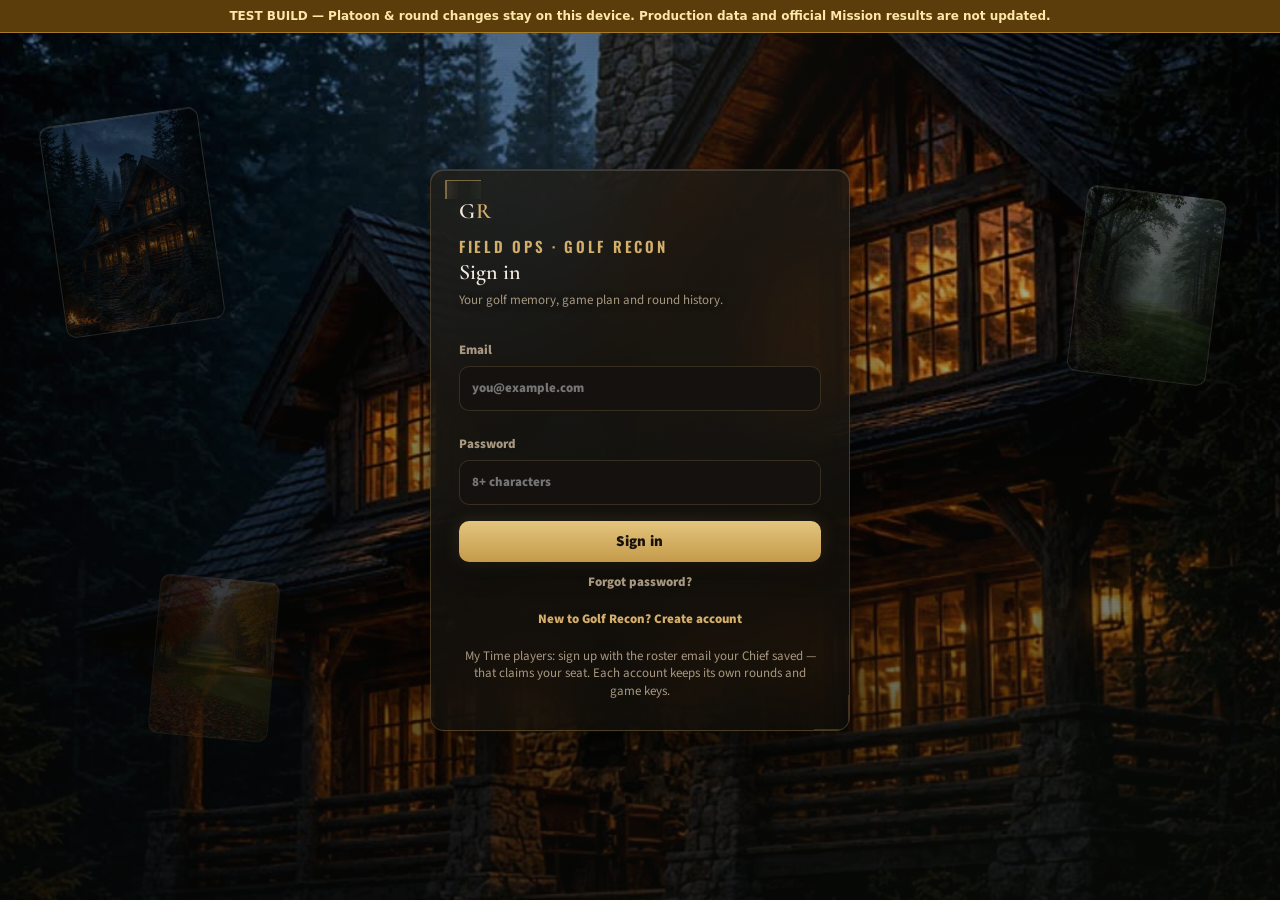
==== index.html @ 5ac02d7c "Fix site load: stop blocking Mapbox, keep auth gate visible Phones could sit on a blank page while t" ====
<!doctype html>
<html lang="en">
<head>
  <meta charset="utf-8" />
  <meta name="viewport" content="width=device-width,initial-scale=1,viewport-fit=cover" />
  <title>Golf Recon V16.4</title>
  <link rel="icon" href="favicon.svg" type="image/svg+xml" />
  <link rel="apple-touch-icon" href="favicon.svg" />
  <script src="gr-test-env.js?v=1"></script>
  <!-- Mapbox CSS/JS load on demand — a blocking head script freezes phones when the CDN is slow. -->
  <link rel="preconnect" href="https://fonts.googleapis.com">
  <link rel="preconnect" href="https://fonts.gstatic.com" crossorigin>
  <link href="https://fonts.googleapis.com/css2?family=Cormorant+Garamond:wght@500;600;700&family=Oswald:wght@500;600;700&family=Source+Sans+3:wght@400;600;700;800&display=swap" rel="stylesheet">
  <style>
:root{
  --bg:#0e0c09;
  --panel:#1a1612;
  --panel2:#241f18;
  --line:#3f3528;
  --text:#f4ebe0;
  --muted:#a89880;
  --accent:#d4af6a;
  --accent2:#8f6b3a;
  --warning:#e0b84a;
  --danger:#c75a4a;
  --good:#5a9e6a;
  --shadow:0 16px 36px rgba(0,0,0,.42);
  --brass:rgba(212,175,106,.55);
  --walnut:#1c1712;
  --pine:#132018;
  --ivory:#f4ebe0;
  --font-display:"Cormorant Garamond",Georgia,"Times New Roman",serif;
  --font-stencil:"Oswald",ui-sans-serif,system-ui,sans-serif;
  --font-body:"Source Sans 3",ui-sans-serif,system-ui,sans-serif;
  --fs-title:22px;
  --fs-subtitle:15px;
  --fs-data:13px;
}
*{box-sizing:border-box}
body{margin:0;background:radial-gradient(circle at 18% -8%,#2a2218 0,#0e0c09 42%),var(--bg);color:var(--text);font:var(--fs-subtitle)/1.45 var(--font-body)}

/* ===== TYPE SYSTEM (only 3 sizes) =====
   Title 22 · Subtitle 15 · Data 13
   Display=Cormorant titles · Stencil=Oswald short ALL-CAPS · Body=Source Sans else */
h1,h2,.brand-title,.auth-logo,.platoon-title,.gr-platoon-name,.gr-mission-title,.gr-event-name,
.section-head h2,.gr-section-head h2,.hero h2,.pregame-hero h2,.game-keys-title h2,
.gr-upcoming-flash .gr-section-head h2,.gr-clubhouse-hero .gr-platoon-name,.gr-word strong,
.metric,.score-big,.chart-head strong,.gr-eagle-spotlight-name,.gr-eagle-spotlight-count,
.gr-eagle-total,.gr-birdie-total,.gr-standings-pts{
  font-family:var(--font-display);
  font-size:var(--fs-title);
  font-weight:600;
  line-height:1.15;
}
h3,.button,.chip,.filter-tab,.game-tab,.stat-tab,.putting-round,.course-pill,.game-round-btn,
.game-key-group strong,.gr-platoon-motto,.gr-platoon-subtab,.pregame-stat strong,.course-stat strong,
.key strong,.gr-choice strong,.nav-item small{
  font-family:var(--font-body);
  font-size:var(--fs-subtitle);
  font-weight:700;
  line-height:1.3;
}
.eyebrow,.brand-meta,.metric-label,.gr-standings-title,.gr-war-standings-label,
.gr-eagle-spotlight-label,.gr-eagle-board-label,.gr-hq-mode-tag,
.global-course-label .eyebrow,.section-head .eyebrow,.game-keys-title .eyebrow{
  font-family:var(--font-stencil);
  font-size:var(--fs-subtitle);
  font-weight:600;
  letter-spacing:.14em;
  text-transform:uppercase;
  line-height:1.25;
}
.muted,small,.game-key-pill,.gr-tag,.chip.small,.file-item,.history,.strategy,
.pregame-stat span,.course-stat span,.course-stat-row .row-label,.hole-stat-row .row-label,
.hole-stat strong,.hole-stat span,.auth-foot,.game-scope-note{
  font-family:var(--font-body);
  font-size:var(--fs-data);
  line-height:1.35;
}
.game-key-pill{text-transform:capitalize;font-weight:700;padding:6px 10px}

button,input,select{font:inherit}
button{cursor:pointer}
.app-shell{max-width:920px;margin:0 auto;min-height:100vh;padding:18px 18px 96px}
.topbar{display:grid;grid-template-columns:1fr auto 1fr;align-items:center;gap:12px;margin-bottom:24px;position:relative}
.eyebrow{font-size:var(--fs-data);letter-spacing:.16em;color:var(--accent);font-weight:800}
h1,h2,h3,p{margin-top:0}.hero h2{font-size:var(--fs-title);line-height:1.08;margin-bottom:8px}.hero{padding:26px;border:1px solid var(--line);background:linear-gradient(145deg,#1b2a24,#111a17);border-radius:26px;box-shadow:var(--shadow);margin-bottom:16px}.hero-copy{max-width:650px}.muted{color:var(--muted)}
.button{border:0;border-radius:13px;padding:11px 15px;font-weight:800}.button.primary{background:var(--accent);color:#15200f}.button.secondary{background:var(--panel2);color:var(--text);border:1px solid var(--line)}
.grid{display:grid;gap:14px}.grid.two{grid-template-columns:repeat(2,minmax(0,1fr))}.grid.three{grid-template-columns:repeat(3,minmax(0,1fr))}.card{background:rgba(21,32,28,.92);border:1px solid var(--line);border-radius:20px;padding:18px}.card h3{margin-bottom:6px}.metric{font-size:var(--fs-title);font-weight:850;letter-spacing:-.04em}.metric-label{font-size:var(--fs-data);color:var(--muted);text-transform:uppercase;letter-spacing:.08em}.chips{display:flex;gap:8px;flex-wrap:wrap;margin-top:14px}.chip{border:1px solid var(--line);background:#13211b;border-radius:999px;padding:7px 10px;color:#dbe5e0;font-size:var(--fs-data)}.chip.good{border-color:#315d46;color:var(--good)}.chip.warn{border-color:#6c5a2c;color:var(--warning)}
.section-head{display:flex;align-items:end;justify-content:space-between;gap:12px;margin:24px 0 10px}.section-head h2{margin:0;font-size:var(--fs-title)}.section-head p{margin:0}.course-select{display:flex;gap:8px;overflow-x:auto;padding-bottom:4px}.course-pill{white-space:nowrap;border-radius:999px;border:1px solid var(--line);background:var(--panel);color:var(--text);padding:9px 13px}.course-pill.active{background:var(--accent);color:#14200f;border-color:var(--accent)}
.key-list{display:grid;gap:10px}.key{display:flex;gap:12px;align-items:flex-start;padding:12px 0;border-bottom:1px solid var(--line)}.key:last-child{border-bottom:0}.key-num{width:28px;height:28px;display:grid;place-items:center;border-radius:50%;background:#21372d;color:var(--accent);font-weight:900;flex:0 0 auto}.key strong{display:block;margin-bottom:3px}
.hole-grid{display:grid;grid-template-columns:repeat(3,minmax(0,1fr));gap:10px}.hole-card{background:var(--panel);border:2px solid var(--line);border-radius:16px;padding:14px;position:relative}.hole-card.risk-low{border-color:#23c552}.hole-card.risk-medium{border-color:#f2d335}.hole-card.risk-high{border-color:#ff4d4f}.hole-top{display:flex;justify-content:space-between;align-items:center}.hole-number{font-size:var(--fs-title);font-weight:900}.risk-dot{width:26px;height:26px;border-radius:50%;display:inline-grid;place-items:center;font-size:var(--fs-data);font-weight:900;line-height:1;background:var(--good);color:#06210d;border:2px solid rgba(255,255,255,.22)}.risk-medium .risk-dot{background:var(--warning);color:#2a2200}.risk-high .risk-dot{background:var(--danger);color:#fff}.hole-score{font-size:var(--fs-subtitle);font-weight:800;margin-top:8px}.history{color:var(--muted);font-size:var(--fs-data);margin-top:4px}.strategy{margin-top:9px;color:#dce6e1;font-size:var(--fs-data)}.risk-legend{display:flex;gap:8px;flex-wrap:wrap}.risk-legend .chip{display:inline-flex;align-items:center;gap:8px}.risk-legend .risk-dot{width:22px;height:22px;font-size:var(--fs-data);flex:0 0 auto}
.round-row{display:grid;grid-template-columns:1.3fr .7fr .5fr .7fr;gap:8px;align-items:center;padding:13px 0;border-bottom:1px solid var(--line)}.round-row:last-child{border-bottom:0}.score-big{font-size:var(--fs-title);font-weight:900}.badge{display:inline-flex;align-items:center;justify-content:center;min-width:52px;border-radius:999px;padding:5px 8px;background:#24352e;color:#dce8e2;font-size:var(--fs-data)}.score-strip{display:flex;gap:5px;overflow-x:auto;padding:8px 0}
.score-box{min-width:34px;height:34px;display:grid;place-items:center;background:transparent;border:0;font-weight:900;position:relative;color:var(--text)}
.score-box.birdie{border:2px solid #dfe9e3;border-radius:50%}
.score-box.eagle{border:2px solid #dfe9e3;border-radius:50%;box-shadow:0 0 0 3px #16221d,0 0 0 5px #dfe9e3}
.score-box.bogey{border:2px solid #dfe9e3;border-radius:0}
.score-box.double{border:2px solid #dfe9e3;border-radius:0;box-shadow:0 0 0 3px #16221d,0 0 0 5px #dfe9e3}
.score-box.worse{border:2px solid #ff8b7a;border-radius:0;box-shadow:0 0 0 3px #16221d,0 0 0 5px #ff8b7a}
.pregame-stats{display:grid;grid-template-columns:repeat(3,minmax(0,1fr));gap:8px;margin-top:14px}
.pregame-stat{border:1px solid var(--line);background:#13211b;border-radius:14px;padding:9px 8px;text-align:center}
.pregame-stat strong{display:block;font-size:var(--fs-subtitle);line-height:1.1}.pregame-stat span{display:block;font-size:var(--fs-data);color:var(--muted);text-transform:uppercase;letter-spacing:.08em;margin-top:3px}
.hole-stats{margin-top:10px;border-top:1px solid var(--line)}
.hole-stat-row{display:grid;grid-template-columns:38px repeat(4,minmax(0,1fr));gap:3px;align-items:center;padding:7px 0;border-bottom:1px solid rgba(255,255,255,.05);font-size:var(--fs-data)}
.hole-stat-row:last-child{border-bottom:0}
.hole-stat-row .row-label{color:var(--muted);font-size:var(--fs-data);text-transform:uppercase;letter-spacing:.06em}
.hole-stat{text-align:center;min-width:0}
.hole-stat strong{display:block;font-size:var(--fs-data);line-height:1.05}
.hole-stat span{display:block;color:var(--muted);font-size:var(--fs-data);line-height:1.1;margin-top:2px}
.hole-insight{margin-top:8px;font-size:var(--fs-data);color:#dce6e1;line-height:1.3}
.stat-check{color:#23c552;font-weight:950;font-size:var(--fs-subtitle);line-height:1}
.stat-x{color:#ff4d4f;font-weight:950;font-size:var(--fs-subtitle);line-height:1}
.course-stat-lines{margin-top:14px;border:1px solid var(--line);background:#13211b;border-radius:14px;padding:2px 10px}
.course-stat-row{display:grid;grid-template-columns:38px repeat(4,minmax(0,1fr));gap:3px;align-items:center;padding:9px 0;border-bottom:1px solid rgba(255,255,255,.06)}
.course-stat-row:last-child{border-bottom:0}
.course-stat-row .row-label{color:var(--muted);font-size:var(--fs-data);text-transform:uppercase;letter-spacing:.06em}
.course-stat{text-align:center;min-width:0}
.course-stat strong{display:block;font-size:var(--fs-data);line-height:1.05}
.course-stat span{display:block;color:var(--muted);font-size:var(--fs-data);line-height:1.1;margin-top:2px}
.priority-tag{display:inline-flex;align-items:center;border-radius:999px;padding:4px 7px;font-size:var(--fs-data);font-weight:900;letter-spacing:.06em;text-transform:uppercase;margin-top:7px}
.priority-tag.protect{background:rgba(255,77,79,.14);color:#ff8a8c;border:1px solid rgba(255,77,79,.38)}
.priority-tag.confidence{background:rgba(35,197,82,.13);color:#6fe18f;border:1px solid rgba(35,197,82,.35)}
.score-over{font-size:var(--fs-data);color:var(--muted);font-weight:850;margin-left:5px;white-space:nowrap}


.stat-tabs{display:flex;gap:8px;overflow-x:auto;padding:2px 0 10px}.stat-tab{white-space:nowrap;border:1px solid var(--line);background:#13211b;color:#dbe5e0;border-radius:999px;padding:8px 12px;font-weight:800;font-size:var(--fs-data)}.stat-tab.active{background:var(--accent);color:#14200f;border-color:var(--accent)}
.chart-card{padding:16px 14px 12px}.chart-head{display:flex;align-items:flex-end;justify-content:space-between;gap:12px;margin-bottom:12px}.chart-head strong{font-size:var(--fs-subtitle)}.chart-head .muted{font-size:var(--fs-data)}.round-chart-wrap{overflow-x:auto;padding:6px 2px 2px;scroll-behavior:smooth}.round-chart{height:240px;min-width:max(100%,calc(var(--bars,12) * 44px));display:flex;align-items:stretch;gap:6px;border-bottom:1px solid var(--line);padding:0 4px}.bar-col{width:38px;flex:0 0 38px;display:grid;grid-template-rows:1fr 52px;gap:4px;align-items:end}.bar-track{height:100%;display:flex;align-items:flex-end;justify-content:center;position:relative}.bar{width:28px;min-height:4px;border-radius:9px 9px 3px 3px;background:linear-gradient(180deg,var(--accent),var(--accent2));box-shadow:0 0 0 1px rgba(255,255,255,.03) inset}.bar-value{position:absolute;left:50%;transform:translateX(-50%);font-size:var(--fs-data);font-weight:900;color:#e8efe9;white-space:nowrap}.bar-label{text-align:center;font-size:var(--fs-data);color:var(--muted);line-height:1.15}.bar-label strong{display:block;color:#dbe5e0;font-size:var(--fs-data);white-space:nowrap}.chart-summary{display:flex;gap:8px;flex-wrap:wrap;margin-top:12px}.chart-summary .badge{min-width:auto}
.bottom-nav{position:fixed;left:50%;bottom:12px;transform:translateX(-50%);width:min(720px,calc(100% - 24px));display:grid;grid-template-columns:repeat(4,1fr);background:rgba(18,27,24,.95);backdrop-filter:blur(14px);border:1px solid rgba(207,232,219,.42);outline:1px solid rgba(255,255,255,.08);border-radius:20px;padding:7px;box-shadow:0 10px 28px rgba(0,0,0,.32),0 0 0 1px rgba(167,210,188,.10),0 0 14px rgba(167,210,188,.12)}.nav-item{border:0;background:transparent;color:var(--muted);padding:8px 4px;border-radius:14px}.nav-item span{display:block;font-size:var(--fs-subtitle)}.nav-item small{font-size:var(--fs-data)}.nav-item.active{background:#24342e;color:var(--text)}
dialog{border:0;padding:0;background:transparent;color:var(--text);width:min(620px,calc(100% - 28px))}dialog::backdrop{background:rgba(0,0,0,.72)}.dialog-card{background:#16221d;border:1px solid var(--line);border-radius:22px;padding:22px}.dialog-head{display:flex;justify-content:space-between;align-items:flex-start}.icon-button{border:0;background:transparent;color:var(--text);font-size:var(--fs-title)}.upload-zone{display:grid;gap:4px;text-align:center;border:1px dashed #52685d;border-radius:18px;padding:26px;margin:18px 0;background:#111b17}.upload-zone input{display:none}.upload-zone span{font-size:var(--fs-data);color:var(--muted)}label{display:grid;gap:6px;margin-top:12px;color:#dbe5e0;font-weight:700}input,select{background:#0e1714;color:var(--text);border:1px solid var(--line);border-radius:12px;padding:11px}.dialog-actions{display:flex;justify-content:flex-end;gap:8px;margin-top:18px}.file-list{display:grid;gap:6px}.file-item{font-size:var(--fs-data);color:var(--muted);padding:7px 9px;background:#101914;border-radius:10px}
.note{border-left:3px solid var(--accent);padding-left:12px;color:#dce7e2}.empty{padding:28px;text-align:center;color:var(--muted)}
@media(max-width:700px){.app-shell{padding:14px 12px 98px}.hero{padding:20px}.hero h2{font-size:var(--fs-title)}.grid.two,.grid.three{grid-template-columns:1fr 1fr}.hole-grid{grid-template-columns:repeat(2,minmax(0,1fr))}.round-row{grid-template-columns:1.2fr .6fr .6fr}.round-row .optional{display:none}}


.filter-tabs,.game-tabs,.putting-rounds{display:flex;gap:8px;overflow-x:auto;padding:2px 0 10px}
.filter-tab,.game-tab,.putting-round{white-space:nowrap;border:1px solid var(--line);background:#13211b;color:#dbe5e0;border-radius:999px;padding:8px 12px;font-weight:800;font-size:var(--fs-data)}
.filter-tab.active,.game-tab.active,.putting-round.active{background:var(--accent);color:#14200f;border-color:var(--accent)}
.chart-scale{display:grid;grid-template-columns:44px minmax(0,1fr);gap:8px}
.y-axis{height:240px;display:flex;flex-direction:column;justify-content:space-between;padding:3px 0 52px;color:var(--muted);font-size:var(--fs-data);text-align:right}
.round-chart.true-scale{position:relative;background-image:linear-gradient(to top,transparent 24%,rgba(255,255,255,.04) 25%,transparent 26%,transparent 49%,rgba(255,255,255,.04) 50%,transparent 51%,transparent 74%,rgba(255,255,255,.04) 75%,transparent 76%)}
.nine-marker{display:inline-block;width:6px;height:6px;border-radius:50%;background:var(--warning);margin-left:3px;vertical-align:middle}
.putting-summary{display:grid;grid-template-columns:repeat(4,minmax(0,1fr));gap:10px;margin:12px 0}
.putting-green{position:relative;max-width:700px;margin:14px auto 2px;aspect-ratio:1.06/1;border-radius:46% 46% 40% 40%;overflow:hidden;border:7px solid #244e25;background:radial-gradient(ellipse at 50% 28%,#b7e681 0 20%,#9dd66c 21% 46%,#75bd4e 47% 72%,#3f8f38 73% 100%);box-shadow:inset 0 0 50px rgba(0,0,0,.28)}
.heat-ring{position:absolute;left:50%;transform:translateX(-50%);border:3px solid rgba(255,255,255,.86);border-radius:50%;display:flex;align-items:center;justify-content:center;text-align:center;color:#0e1714;font-weight:800;padding:4px;overflow:hidden}.heat-ring>div{max-width:86%;line-height:1.05}
.heat-ring .zone-title{font-size:var(--fs-subtitle);line-height:1}.heat-ring .zone-detail{font-size:var(--fs-data);line-height:1.05;margin-top:3px;font-weight:800;white-space:nowrap}.heat-ring .zone-sg{font-size:var(--fs-data);margin-top:2px;white-space:nowrap}
.heat-ring.no-data{background:rgba(215,215,215,.9)!important;color:#404543}
.zone1{top:5%;width:42%;height:27%;z-index:6}.zone2{top:22%;width:58%;height:34%;z-index:5}.zone3{top:42%;width:70%;height:30%;z-index:4}.zone4{top:55%;width:82%;height:31%;z-index:3}.zone5{top:68%;width:94%;height:28%;z-index:2}.zone6{top:81%;width:98%;height:18%;z-index:1}
.heat-excellent{background:rgba(20,111,38,.93);color:white}.heat-good{background:rgba(164,215,91,.93)}.heat-average{background:rgba(255,210,91,.94)}.heat-poor{background:rgba(235,112,82,.92);color:white}
.heat-key{display:flex;gap:10px;flex-wrap:wrap;margin-top:12px}.heat-key .chip{display:flex;align-items:center;gap:6px}.dot{width:9px;height:9px;border-radius:50%;display:inline-block}.dot.excellent{background:#146f26}.dot.good{background:#a4d75b}.dot.average{background:#ffd25b}.dot.poor{background:#eb7052}.dot.nodata{background:#bcbcbc}
.multi-note{font-size:var(--fs-data);color:var(--muted);margin:0 0 8px}
@media(max-width:700px){.chart-scale{grid-template-columns:34px minmax(0,1fr)}.y-axis{font-size:var(--fs-data)}.putting-summary{grid-template-columns:1fr 1fr}.heat-ring .zone-title{font-size:var(--fs-data)}.heat-ring .zone-detail{font-size:var(--fs-data)}.heat-ring .zone-sg{font-size:var(--fs-data)}.zone6 .zone-title{font-size:var(--fs-data)}.zone6 .zone-detail{font-size:var(--fs-data)}}


.round-row.round-summary{grid-template-columns:minmax(180px,1fr) .35fr .55fr;border-radius:12px;padding-left:10px;padding-right:10px;transition:background .16s ease,box-shadow .16s ease;cursor:pointer}
.round-row.round-summary.selected{background:#1d3027;box-shadow:inset 4px 0 0 var(--accent)}
.round-block{border-bottom:1px solid var(--line)}
.round-block:last-child{border-bottom:0}
.round-block .round-row.round-summary{border-bottom:0;border-radius:12px}
.round-scorecard-expand{padding:4px 2px 14px;animation:roundExpand .22s ease}
@keyframes roundExpand{from{opacity:0;transform:translateY(-4px)}to{opacity:1;transform:none}}
.bar-col[data-round-bar]{cursor:pointer;border-radius:10px;transition:background .15s ease,box-shadow .15s ease}
.bar-col[data-round-bar]:hover{background:rgba(184,234,104,.06)}
.bar-col[data-round-bar].selected{background:rgba(184,234,104,.10);box-shadow:inset 0 0 0 1px rgba(184,234,104,.42)}
.bar-col[data-round-bar]:focus-visible{outline:2px solid var(--accent);outline-offset:2px}
@media(max-width:700px){.round-row.round-summary{grid-template-columns:minmax(150px,1fr) .35fr .55fr}}

/* GolfRecon mobile heat map v2: non-overlapping distance bands */
.heat-map-grid{display:grid;gap:8px;margin-top:14px}
.heat-band{display:grid;grid-template-columns:78px minmax(0,1fr) auto;align-items:center;gap:8px;min-height:58px;padding:10px 12px;border-radius:14px;border:1px solid rgba(255,255,255,.16);color:#0e1714;font-weight:800}
.heat-band .band-label{font-size:var(--fs-subtitle);white-space:nowrap}
.heat-band .band-sample{font-size:var(--fs-data);opacity:.86;font-weight:750;line-height:1.2;min-width:0}
.heat-band .band-sample small{display:block;font-size:var(--fs-data);font-weight:750;opacity:.78;margin-top:2px}
.heat-band .band-sg{font-size:var(--fs-subtitle);white-space:nowrap;text-align:right}
.heat-band.no-data{background:#cfd4d0!important;color:#3f4743}
.practice-focus{display:grid;gap:9px;margin-top:10px}
.practice-item{display:grid;grid-template-columns:34px minmax(0,1fr) auto;gap:9px;align-items:center;padding:10px 0;border-bottom:1px solid var(--line)}
.practice-item:last-child{border-bottom:0}
.practice-rank{width:30px;height:30px;border-radius:50%;display:grid;place-items:center;background:#21372d;color:var(--accent);font-weight:900}
.practice-item strong{display:block}.practice-item .why{font-size:var(--fs-data);color:var(--muted);margin-top:2px}
.practice-score{font-size:var(--fs-data);font-weight:900;white-space:nowrap}
@media(max-width:700px){.heat-band{grid-template-columns:68px minmax(0,1fr) auto;min-height:54px;padding:9px 9px;gap:6px}.heat-band .band-label{font-size:var(--fs-data)}.heat-band .band-sample{font-size:var(--fs-data)}.heat-band .band-sg{font-size:var(--fs-data)}.practice-item{grid-template-columns:30px minmax(0,1fr)}}


.putting-course-filter{display:flex;gap:7px;overflow-x:auto;padding:2px 0 8px;scrollbar-width:none}.putting-course-filter::-webkit-scrollbar{display:none}
.putting-course{border:1px solid var(--line);background:#14231d;color:var(--text);border-radius:999px;padding:8px 11px;font-size:var(--fs-data);font-weight:800;white-space:nowrap}
.putting-course.active{border-color:var(--accent);background:#1c392b;color:var(--accent)}
.tendency-grid{display:grid;grid-template-columns:1fr;gap:12px}
.tendency-card{border:1px solid var(--line);background:#13211b;border-radius:14px;padding:12px}
.tendency-title{font-size:var(--fs-data);font-weight:900;margin-bottom:9px}
.miss-row{display:grid;grid-template-columns:58px minmax(0,1fr) 42px;gap:8px;align-items:center;margin:7px 0}
.miss-row .miss-label{font-size:var(--fs-data);color:var(--muted)}
.miss-track{height:9px;border-radius:999px;background:rgba(255,255,255,.08);overflow:hidden}
.miss-fill{height:100%;border-radius:999px;background:currentColor}
.miss-row.good{color:var(--good)}.miss-row.warn{color:var(--warning)}.miss-row.bad{color:var(--danger)}.miss-row.neutral{color:#8fa49a}
.miss-value{text-align:right;font-size:var(--fs-data);font-weight:900;color:var(--text)}
.pregame-putting-bands{display:grid;gap:7px}
.pregame-putting-band{display:grid;grid-template-columns:64px minmax(0,1fr) auto;gap:7px;align-items:center;padding:8px 9px;border-radius:11px;font-size:var(--fs-data);font-weight:800;color:#0e1714}
.pregame-putting-band .pp-label{font-size:var(--fs-data)}.pregame-putting-band .pp-mid{min-width:0}.pregame-putting-band .pp-sg{white-space:nowrap}
.pregame-no-data{font-size:var(--fs-data);color:var(--muted);padding:5px 0}
@media(min-width:760px){.tendency-grid{grid-template-columns:1fr 1fr}}


.target-row{display:flex;align-items:center;justify-content:space-between;gap:10px;margin:2px 0 12px}
.target-row label{font-size:var(--fs-data);color:var(--muted);font-weight:800}
.target-select{background:#14231d;color:var(--text);border:1px solid var(--line);border-radius:10px;padding:9px 10px;font-size:var(--fs-subtitle);font-weight:800}
.putt-grid-wrap{overflow-x:auto}
.putt-grid{display:grid;grid-template-columns:72px repeat(3,minmax(72px,1fr));gap:6px;min-width:310px}
.putt-grid-head{font-size:var(--fs-data);color:var(--muted);font-weight:900;text-transform:uppercase;letter-spacing:.04em;text-align:center;padding:4px}
.putt-grid-dist{display:flex;align-items:center;justify-content:center;font-size:var(--fs-data);font-weight:900;color:var(--text);padding:8px 5px;border-radius:11px;border:1px solid rgba(255,255,255,.08);min-height:52px;text-align:center}
.putt-grid-dist.good{background:rgba(35,197,82,.24);color:#7ee49a;border-color:rgba(35,197,82,.45)}
.putt-grid-dist.ok{background:rgba(255,212,0,.20);color:#ffe65c;border-color:rgba(255,212,0,.4)}
.putt-grid-dist.bad{background:rgba(255,59,48,.22);color:#ff8a84;border-color:rgba(255,59,48,.45)}
.putt-grid-dist.empty{background:rgba(255,255,255,.04);color:var(--muted)}
.putt-cell{border-radius:11px;padding:9px 5px;text-align:center;border:1px solid rgba(255,255,255,.09);background:rgba(255,255,255,.035);color:var(--text);min-height:52px;display:flex;flex-direction:column;align-items:center;justify-content:center}
.putt-cell strong{font-size:var(--fs-subtitle);line-height:1}.putt-cell span{font-size:var(--fs-data);margin-top:4px;color:var(--muted)}
.putt-cell.empty{color:var(--muted)}
.target-note{font-size:var(--fs-data);color:var(--muted);margin-top:8px;line-height:1.35}


.putt-stack-wrap{overflow-x:auto;padding-bottom:4px}
.putt-stack-chart{display:grid;grid-template-columns:repeat(10,minmax(42px,1fr));gap:7px;align-items:end;min-width:520px;height:260px;padding:8px 2px 0}
.putt-stack-col{display:grid;grid-template-rows:190px auto auto;gap:5px;min-width:0}
.putt-stack-bar{height:190px;border-radius:9px 9px 4px 4px;overflow:hidden;display:flex;flex-direction:column-reverse;background:rgba(255,255,255,.035);border:1px solid rgba(255,255,255,.08)}
.putt-seg{display:flex;align-items:center;justify-content:center;font-size:var(--fs-data);font-weight:950;color:#0c1511;min-height:0;text-shadow:0 1px 0 rgba(255,255,255,.18)}
.putt-seg.one{background:#4f9df7}.putt-seg.two{background:#55c878}.putt-seg.three{background:#ef6461}.putt-seg.four{background:#ef6461}
.putt-stack-label{text-align:center;font-size:var(--fs-data);font-weight:900;color:var(--text);white-space:nowrap}
.putt-stack-label.good{color:#7ee49a}.putt-stack-label.ok{color:#ffe65c}.putt-stack-label.bad{color:#ff8a84}
.putt-stack-count{text-align:center;font-size:var(--fs-data);color:var(--muted);background:rgba(255,255,255,.035);border-radius:999px;padding:3px 2px}
.putt-stack-legend{display:flex;gap:8px;flex-wrap:wrap;margin-top:10px}
.putt-legend-item{display:flex;align-items:center;gap:5px;font-size:var(--fs-data);color:var(--muted)}
.putt-legend-swatch{width:10px;height:10px;border-radius:3px}


.tendency-grid{margin-bottom:18px}
.tendency-card{overflow:hidden}
.direction-grid{display:grid;grid-template-columns:1fr;gap:12px;margin-top:8px}
.direction-card{border:1px solid var(--line);background:#13211b;border-radius:14px;padding:12px;overflow:hidden}
.direction-title{font-size:var(--fs-data);font-weight:900;margin-bottom:6px}
.direction-sub{font-size:var(--fs-data);color:var(--muted);margin-bottom:8px}
.direction-viz{position:relative;width:min(100%,300px);aspect-ratio:1/1;margin:0 auto}
.direction-ring{position:absolute;left:50%;top:50%;transform:translate(-50%,-50%);width:58%;height:58%;border-radius:50%;border:16px solid rgba(110,160,230,.12);box-sizing:border-box}
.direction-center{position:absolute;left:50%;top:50%;transform:translate(-50%,-50%);width:36%;height:36%;border-radius:50%;background:#4f73ff;display:flex;flex-direction:column;align-items:center;justify-content:center;color:white;font-weight:900}
.direction-center .pct{font-size:var(--fs-subtitle);line-height:1}.direction-center .check{font-size:var(--fs-data);line-height:1.1;margin-top:3px;letter-spacing:.06em;opacity:.92;text-transform:uppercase}
.dir-label{position:absolute;font-size:var(--fs-data);line-height:1.2;text-align:center;color:var(--text);min-width:62px}
.dir-label strong{display:block;font-size:var(--fs-data)}
.dir-top{left:50%;top:3%;transform:translateX(-50%)}.dir-bottom{left:50%;bottom:2%;transform:translateX(-50%)}
.dir-left{left:1%;top:50%;transform:translateY(-50%)}.dir-right{right:1%;top:50%;transform:translateY(-50%)}
.dir-wedge{position:absolute;left:50%;top:50%;width:34%;height:34%;background:rgba(110,160,230,.20);transform-origin:0 0;border-radius:0 100% 0 0;clip-path:polygon(0 0,100% 0,100% 100%,0 100%)}
.dir-wedge.top{transform:rotate(-135deg) skew(-6deg,-6deg)}
.dir-wedge.right{transform:rotate(-45deg) skew(-6deg,-6deg)}
.dir-wedge.bottom{transform:rotate(45deg) skew(-6deg,-6deg)}
.dir-wedge.left{transform:rotate(135deg) skew(-6deg,-6deg)}
.mygame-accuracy{margin-top:16px}
@media(min-width:760px){.direction-grid{grid-template-columns:1fr 1fr}}


.import-card{width:min(94vw,760px);max-height:90vh;overflow:auto}
.import-status{min-height:22px;margin-top:10px;font-size:var(--fs-data);color:var(--muted)}
.import-status.error{color:#ff8a84}.import-status.ok{color:#7ee49a}
.import-review{display:grid;gap:10px;margin-top:10px}
.import-summary{display:grid;grid-template-columns:repeat(2,1fr);gap:8px}
.import-kpi{background:#13211b;border:1px solid var(--line);border-radius:12px;padding:10px}
.import-kpi .k{font-size:var(--fs-data);color:var(--muted);text-transform:uppercase;letter-spacing:.06em}
.import-kpi .v{font-size:var(--fs-title);font-weight:900;margin-top:3px}
.import-warning{border:1px solid rgba(255,212,0,.35);background:rgba(255,212,0,.08);padding:9px;border-radius:10px;font-size:var(--fs-data)}
.import-hole-table{width:100%;border-collapse:collapse;font-size:var(--fs-data)}
.import-hole-table th,.import-hole-table td{padding:6px 4px;border-bottom:1px solid var(--line);text-align:center}
.import-hole-table th:first-child,.import-hole-table td:first-child{text-align:left}
.import-confidence{font-size:var(--fs-data);color:var(--muted)}
@media(max-width:560px){.import-summary{grid-template-columns:1fr 1fr}.import-hole-table{font-size:var(--fs-data)}}


.sync-pill{display:inline-flex;align-items:center;gap:6px;font-size:var(--fs-data);color:var(--muted);padding:4px 8px;border:1px solid var(--line);border-radius:999px;margin-left:8px}
.sync-dot{width:7px;height:7px;border-radius:50%;background:#ffd400}
.sync-pill.ok .sync-dot{background:#23c552}.sync-pill.err .sync-dot{background:#ff3b30}


.topbar h1 .sync-pill{vertical-align:middle;transform:translateY(-1px)}
@media(max-width:560px){.topbar h1 .sync-pill{display:inline-flex;margin-top:5px;margin-left:6px}}


.game-filter-block{margin:2px 0 16px}
.game-filter-label{font-size:var(--fs-data);color:var(--muted);font-weight:800;text-transform:uppercase;letter-spacing:.08em;margin:7px 0 5px}
.game-round-filter{display:flex;gap:7px;flex-wrap:wrap}
.game-round-btn{border:1px solid var(--line);background:#14231d;color:var(--text);border-radius:999px;padding:7px 11px;font-size:var(--fs-data);font-weight:850}
.game-round-btn.active,.putting-course.active{border-color:rgba(184,234,104,.58);box-shadow:0 0 0 1px rgba(184,234,104,.12),0 0 12px rgba(184,234,104,.08);background:#1b3125}
.game-scope-note{font-size:var(--fs-data);color:var(--muted);margin-top:7px}


.chat-card{padding:16px;margin-top:2px}
.chat-head{display:flex;align-items:center;justify-content:space-between;gap:10px;margin-bottom:10px}
.chat-head h3{margin:0;font-size:var(--fs-subtitle)}
.chat-clear{border:1px solid var(--line);background:transparent;color:var(--muted);border-radius:999px;padding:5px 9px;font-size:var(--fs-data);font-weight:800}
.chat-log{display:grid;gap:12px;padding:4px 0 10px}
.chat-msg{padding:12px 14px;border-radius:14px;font-size:var(--fs-data);line-height:1.55}
.chat-msg.user{justify-self:end;max-width:82%;background:#213c2e;border:1px solid rgba(184,234,104,.22)}
.chat-msg.assistant{justify-self:stretch;width:100%;background:#13211b;border:1px solid var(--line)}
.chat-msg.loading{color:var(--muted);font-style:italic}
.chat-prompts{display:flex;gap:7px;overflow-x:auto;padding:2px 0 9px;scrollbar-width:none}
.chat-prompt{border:1px solid var(--line);background:#14231d;color:var(--text);border-radius:999px;padding:7px 10px;font-size:var(--fs-data);font-weight:800;white-space:nowrap}
.chat-form{display:grid;grid-template-columns:1fr auto;gap:8px;margin-top:7px}
.chat-input{width:100%;border:1px solid var(--line);background:#0f1915;color:var(--text);border-radius:13px;padding:11px 12px;outline:none}
.chat-input:focus{border-color:rgba(184,234,104,.55);box-shadow:0 0 0 2px rgba(184,234,104,.08)}
.chat-send{min-width:66px}


.chat-msg.assistant strong{color:var(--accent);font-weight:900}
.chat-msg.assistant p{margin:0 0 9px}
.chat-msg.assistant p:last-child{margin-bottom:0}
.chat-msg.assistant ul{margin:5px 0 10px 18px;padding:0}
.chat-msg.assistant li{margin:5px 0;padding-left:2px}
.chat-section{margin:8px 0 4px;font-size:var(--fs-data);font-weight:950;color:var(--accent);letter-spacing:.01em}
.chat-section:first-child{margin-top:0}


.topbar-left{justify-self:start;min-width:0}
.topbar-right{justify-self:end}
.brand-title{font-size:var(--fs-title);font-weight:950;letter-spacing:-.03em;line-height:1}
.brand-meta{display:flex;align-items:center;gap:2px;margin-top:5px;font-size:var(--fs-data);color:var(--muted);font-weight:800}
.giq-logo{justify-self:center;position:relative;display:flex;align-items:flex-end;gap:0;font-size:var(--fs-title);line-height:.9;font-weight:1000;letter-spacing:-4px;padding:2px 8px 7px;filter:drop-shadow(0 0 8px rgba(184,234,104,.14))}
.giq-logo::after{content:'';position:absolute;left:13%;right:10%;bottom:0;height:2px;border-radius:999px;background:linear-gradient(90deg,transparent,var(--accent),transparent);box-shadow:0 0 8px rgba(184,234,104,.35)}
.giq-g{color:#f5f7f6}
.giq-i{position:relative;color:var(--accent);margin-left:1px}
.giq-i::before{content:'';position:absolute;width:7px;height:7px;border-radius:50%;background:#f5f7f6;top:-7px;left:5px;box-shadow:inset -2px -2px 0 rgba(0,0,0,.14),0 0 5px rgba(255,255,255,.35)}
.giq-i::after{content:'';position:absolute;width:1px;height:1px;border-radius:50%;background:#7d8e86;top:-5px;left:7px;box-shadow:3px 1px #7d8e86,1px 3px #7d8e86}
.giq-q{color:#f5f7f6;position:relative}
.giq-q::after{content:'';position:absolute;width:11px;height:3px;background:var(--accent);right:-6px;bottom:-5px;transform:rotate(42deg);border-radius:999px;box-shadow:0 0 5px rgba(184,234,104,.3)}
@media(max-width:560px){
  .topbar{grid-template-columns:minmax(62px,1fr) auto minmax(96px,1fr);gap:7px}
  .brand-title{font-size:var(--fs-subtitle)}
  .brand-meta{font-size:var(--fs-data)}
  .giq-logo{font-size:var(--fs-title);padding-left:4px;padding-right:6px}
  .topbar-right .button{font-size:var(--fs-data);padding:8px 10px}
  .sync-pill{padding:3px 5px;margin-left:2px}
}


.course-dropdown-wrap{position:relative;margin:4px 0 14px}
.course-dropdown{width:100%;appearance:none;-webkit-appearance:none;border:1px solid var(--line);background:#14231d;color:var(--text);border-radius:14px;padding:11px 38px 11px 13px;font-size:var(--fs-data);font-weight:850;outline:none}
.course-dropdown:focus{border-color:rgba(184,234,104,.55);box-shadow:0 0 0 2px rgba(184,234,104,.08),0 0 12px rgba(184,234,104,.08)}
.course-dropdown-wrap::after{content:'⌄';position:absolute;right:14px;top:50%;transform:translateY(-54%);pointer-events:none;color:var(--accent);font-size:var(--fs-subtitle);font-weight:900}
.edit-round-btn{border:1px solid var(--line);background:#16251f;color:var(--text);border-radius:999px;padding:6px 9px;font-size:var(--fs-data);font-weight:850;white-space:nowrap}
.edit-round-btn:hover{border-color:rgba(184,234,104,.45)}
.round-status-row{margin-top:6px}
.round-status{display:inline-flex;align-items:center;border-radius:999px;padding:3px 7px;font-size:var(--fs-data);font-weight:900;letter-spacing:.01em;border:1px solid var(--line)}
.round-status.complete{color:var(--accent);background:rgba(184,234,104,.07);border-color:rgba(184,234,104,.22)}
.round-status.warn{color:#ffd66b;background:rgba(255,214,107,.07);border-color:rgba(255,214,107,.22)}
.round-status.missing{color:#ff9b96;background:rgba(255,59,48,.07);border-color:rgba(255,59,48,.20)}
.round-summary.has-edit{grid-template-columns:minmax(150px,1fr) .30fr .48fr auto}
.edit-form{display:grid;gap:11px}
.edit-form label{display:grid;gap:5px;font-size:var(--fs-data);color:var(--muted);font-weight:800}
.edit-form input,.edit-form select{width:100%;border:1px solid var(--line);background:#0f1915;color:var(--text);border-radius:11px;padding:10px 11px;outline:none}
.edit-form input:focus,.edit-form select:focus{border-color:rgba(184,234,104,.55)}
.edit-grid{display:grid;grid-template-columns:1fr 1fr;gap:10px}
.edit-note{font-size:var(--fs-data);color:var(--muted);line-height:1.4}
@media(max-width:560px){
  .round-summary.has-edit{grid-template-columns:minmax(120px,1fr) .28fr .45fr auto;gap:5px}
  .edit-round-btn{padding:5px 7px}
  .edit-grid{grid-template-columns:1fr}
}


.bootstrap-card{margin-top:34px;text-align:center;padding:28px}
.bootstrap-spinner{width:30px;height:30px;border-radius:50%;border:3px solid rgba(255,255,255,.10);border-top-color:var(--accent);margin:0 auto 12px;animation:spin .8s linear infinite}
@keyframes spin{to{transform:rotate(360deg)}}
.bootstrap-error{color:#ff9b96;font-size:var(--fs-data);margin-top:8px}


.button.danger{background:rgba(255,59,48,.10);border:1px solid rgba(255,59,48,.42);color:#ff8c85}
.button.danger:hover{background:rgba(255,59,48,.16);border-color:rgba(255,59,48,.62)}
.dialog-actions.split{justify-content:space-between;gap:10px}
.dialog-actions-right{display:flex;gap:8px;margin-left:auto}


.global-course-bar{
  position:sticky;top:0;z-index:25;
  display:grid;grid-template-columns:minmax(0,1fr) minmax(220px,360px);
  align-items:center;gap:14px;
  margin:-8px 0 22px;padding:10px 12px;
  border:1px solid rgba(255,255,255,.08);
  border-radius:16px;
  background:rgba(12,24,19,.94);
  backdrop-filter:blur(14px);-webkit-backdrop-filter:blur(14px);
  box-shadow:0 10px 28px rgba(0,0,0,.18);
}
.global-course-label{min-width:0;display:flex;flex-direction:column;gap:1px}
.global-course-label strong{
  display:block;overflow:hidden;text-overflow:ellipsis;white-space:nowrap;
  font-size:var(--fs-data);line-height:1.25
}
.global-course-select-wrap{position:relative}
.global-course-select{
  width:100%;appearance:none;-webkit-appearance:none;
  border:1px solid rgba(184,234,104,.28);
  background:#13231c;color:var(--text);
  border-radius:12px;padding:10px 36px 10px 12px;
  font:inherit;font-size:var(--fs-data);font-weight:850;outline:none
}
.global-course-select:focus{
  border-color:rgba(184,234,104,.62);
  box-shadow:0 0 0 2px rgba(184,234,104,.08)
}
.global-course-select-wrap::after{
  content:'⌄';position:absolute;right:12px;top:50%;transform:translateY(-55%);
  color:var(--accent);font-size:var(--fs-subtitle);font-weight:900;pointer-events:none
}
.scope-toggle{display:flex;gap:8px;flex-wrap:wrap;margin:4px 0 12px}
.scope-toggle .filter-tab{flex:0 0 auto}
@media(max-width:640px){
  .global-course-bar{
    grid-template-columns:1fr;gap:7px;
    margin:-6px 0 18px;padding:9px 10px
  }
  .global-course-label{display:none}
  .global-course-select{font-size:var(--fs-data);padding-top:9px;padding-bottom:9px}
}


.backfill-target{margin:0 0 12px;padding:11px 12px;border:1px solid var(--line);border-radius:12px;background:rgba(255,255,255,.025)}
.backfill-target strong{display:block;font-size:var(--fs-data)}
.backfill-gaps{display:flex;gap:6px;flex-wrap:wrap;margin-top:7px}
.backfill-gap{font-size:var(--fs-data);font-weight:850;border:1px solid var(--line);border-radius:999px;padding:4px 7px;color:var(--muted)}
.backfill-note{margin:10px 0;padding:9px 10px;border-radius:10px;background:rgba(184,234,104,.06);border:1px solid rgba(184,234,104,.15);font-size:var(--fs-data);color:var(--muted);line-height:1.45}
.backfill-launch{width:100%;margin-top:10px}


.auth-gate{position:fixed;inset:0;z-index:200;background:radial-gradient(circle at 50% 0%,rgba(36,91,62,.34),transparent 42%),#08110d;display:grid;place-items:center;padding:22px}
.auth-card{width:min(420px,100%);border:1px solid rgba(255,255,255,.10);border-radius:22px;background:#101d17;padding:26px;box-shadow:0 28px 80px rgba(0,0,0,.42)}
.auth-logo{font-size:var(--fs-title);line-height:1;font-weight:950;letter-spacing:-4px;margin-bottom:20px}.auth-logo .accent{color:var(--accent)}
.auth-card h1{font-size:var(--fs-title);margin:5px 0 6px}.auth-card form{display:grid;gap:12px;margin-top:20px}
.auth-card label{display:grid;gap:6px;font-size:var(--fs-data);font-weight:850;color:var(--muted)}
.auth-card input{width:100%;border:1px solid var(--line);background:#0b1511;color:var(--text);border-radius:12px;padding:12px;font:inherit;outline:none}
.auth-card input:focus{border-color:rgba(184,234,104,.55);box-shadow:0 0 0 2px rgba(184,234,104,.08)}
.auth-submit{width:100%;margin-top:4px}.auth-link{display:block;width:100%;border:0;background:none;color:var(--accent);font:inherit;font-size:var(--fs-data);font-weight:850;margin-top:16px;cursor:pointer}.auth-link-secondary{color:var(--muted);margin-top:10px;font-size:var(--fs-data)}
.auth-foot{font-size:var(--fs-data);color:var(--muted);text-align:center;margin-top:18px}.auth-message{display:none;margin-top:14px;padding:9px 10px;border-radius:10px;font-size:var(--fs-data)}
.auth-message.error{display:block;background:rgba(255,59,48,.10);color:#ff9b96;border:1px solid rgba(255,59,48,.2)}
.auth-message.ok{display:block;background:rgba(35,197,82,.08);color:#8ee8aa;border:1px solid rgba(35,197,82,.2)}
.user-tools{display:flex;align-items:center;gap:7px}
.user-chip{font-size:var(--fs-data);font-weight:850;color:var(--accent);max-width:110px;overflow:hidden;text-overflow:ellipsis;white-space:nowrap}
.mini-link{border:0;background:none;color:var(--muted);font-size:var(--fs-data);font-weight:800;padding:2px;cursor:pointer}
.topbar-right{display:flex;align-items:center;gap:8px;flex-wrap:nowrap}
.user-menu{position:relative;z-index:6}
.user-menu-btn{
  display:inline-flex;align-items:center;gap:6px;max-width:160px;
  border:1px solid rgba(212,175,106,.28);background:rgba(20,17,14,.55);
  color:var(--text);border-radius:999px;padding:6px 10px 6px 12px;
  font:inherit;cursor:pointer;line-height:1.1
}
.user-menu-btn:hover,.user-menu-btn[aria-expanded="true"]{border-color:rgba(212,175,106,.5);background:rgba(42,34,24,.7)}
.user-menu-btn .user-chip{max-width:92px;color:var(--accent)}
.user-menu-gear{font-size:15px;opacity:.9;line-height:1}
.user-menu-panel{
  position:absolute;right:0;top:calc(100% + 6px);min-width:168px;
  display:grid;gap:2px;padding:6px;
  border:1px solid rgba(212,175,106,.28);border-radius:12px;
  background:rgba(18,15,12,.97);box-shadow:0 12px 28px rgba(0,0,0,.45);
}
.user-menu-panel[hidden]{display:none!important}
.user-menu-panel button{
  border:0;background:transparent;color:var(--text);text-align:left;
  font:inherit;font-size:var(--fs-data);font-weight:800;padding:10px 11px;border-radius:8px;cursor:pointer
}
.user-menu-panel button:hover{background:rgba(212,175,106,.12);color:var(--accent)}
.user-menu-panel .user-menu-signout{color:#ffb4ae}
.user-menu-panel .user-menu-signout:hover{background:rgba(255,90,80,.12);color:#ffd0cc}
.swing-grid{display:grid;grid-template-columns:1fr 1fr;gap:10px}
.swing-card{padding:14px}.swing-card h3{margin:0 0 4px;font-size:var(--fs-data)}.swing-card p{margin:0 0 9px;font-size:var(--fs-data);color:var(--muted)}
.swing-card textarea{width:100%;min-height:86px;resize:vertical;border:1px solid var(--line);background:#0d1713;color:var(--text);border-radius:11px;padding:10px;font:inherit;font-size:var(--fs-data);line-height:1.45;outline:none}
.swing-card textarea:focus{border-color:rgba(184,234,104,.55)}
.swing-save-row{display:flex;align-items:center;justify-content:space-between;gap:10px;margin-top:10px}.swing-save-status{font-size:var(--fs-data);color:var(--muted)}
.game-keys-card{margin:12px 0}.game-key-group{padding:10px 0;border-bottom:1px solid var(--line)}.game-key-group:last-child{border-bottom:0}
.game-key-group strong{font-size:var(--fs-subtitle)}.game-key-list{margin-top:5px;display:flex;gap:6px;flex-wrap:wrap}.game-key-pill{font-size:var(--fs-data);border:1px solid rgba(184,234,104,.22);background:rgba(184,234,104,.05);padding:6px 10px;border-radius:999px;text-transform:capitalize}
.groups-hero{padding:20px}.groups-grid{display:grid;grid-template-columns:repeat(3,1fr);gap:10px;margin-top:12px}.group-feature{padding:14px}.group-feature h3{font-size:var(--fs-data);margin:5px 0}.coming-badge{display:inline-block;border:1px solid rgba(184,234,104,.25);color:var(--accent);border-radius:999px;padding:4px 7px;font-size:var(--fs-data);font-weight:900}
@media(max-width:640px){
  .swing-grid,.groups-grid{grid-template-columns:1fr}
  .user-tools{gap:3px}
  .mini-link{font-size:var(--fs-data)}
  .topbar-right{gap:6px}
  .user-menu-btn{padding:6px 8px;max-width:132px}
  .user-menu-btn .user-chip{max-width:72px}
}

.gr-brand{display:flex;align-items:center;gap:10px;justify-self:start}.gr-mark{width:48px;height:48px;border:2px solid var(--accent);border-radius:50%;display:grid;place-items:center;position:relative;background:#102019;box-shadow:inset 0 0 0 3px #102019,0 0 0 1px rgba(184,234,104,.2)}.gr-mark:before,.gr-mark:after{content:"";position:absolute;background:var(--accent);opacity:.55}.gr-mark:before{width:1px;height:100%;left:50%}.gr-mark:after{height:1px;width:100%;top:50%}.gr-cross{font-size:var(--fs-subtitle);font-weight:950;letter-spacing:-.06em;color:#f5f7f6;z-index:1}.gr-flag{position:absolute;font-size:var(--fs-data);color:var(--accent);right:4px;top:4px;z-index:2}.gr-word{display:grid;line-height:1}.gr-word strong{font-size:var(--fs-subtitle);letter-spacing:.08em}.gr-word small{font-size:var(--fs-data);letter-spacing:.12em;color:var(--accent);margin-top:5px;font-weight:850}@media(max-width:520px){.gr-word small{display:none}.gr-word strong{font-size:var(--fs-data)}.gr-mark{width:42px;height:42px}}

/* v12.8 Course Preview */
.hole-preview-btn,.hole-ref-link{border:1px solid rgba(184,234,104,.28);background:rgba(184,234,104,.07);color:var(--accent);border-radius:999px;font:inherit;font-size:var(--fs-data);font-weight:850;padding:5px 8px;cursor:pointer;white-space:nowrap}
.hole-preview-btn:hover,.hole-ref-link:hover{background:rgba(184,234,104,.14)}
.hole-ref-link{display:inline;padding:2px 6px;margin:0 1px;vertical-align:baseline}
.preview-page-head{display:flex;align-items:center;justify-content:space-between;gap:10px;margin-bottom:10px}
.preview-back{border:0;background:none;color:var(--muted);font-size:var(--fs-data);font-weight:850;padding:6px 0;cursor:pointer}
.hole-selector{display:flex;gap:6px;overflow-x:auto;padding:4px 0 10px;scrollbar-width:none}.hole-selector::-webkit-scrollbar{display:none}
.hole-selector button{flex:0 0 auto;width:34px;height:34px;border-radius:10px;border:1px solid var(--line);background:var(--panel);color:var(--muted);font-weight:900;cursor:pointer}
.hole-selector button.active{border-color:rgba(184,234,104,.58);background:rgba(184,234,104,.12);color:var(--accent)}
.course-preview-map{position:relative;min-height:440px;border:1px solid var(--line);border-radius:20px;overflow:hidden;background:radial-gradient(circle at 50% 32%,#274432 0,#13251b 48%,#0c1711 100%);box-shadow:inset 0 0 70px rgba(0,0,0,.20)}
.course-preview-map svg{display:block;width:100%;height:440px}
.preview-map-head{position:absolute;z-index:2;top:12px;left:12px;right:12px;display:flex;justify-content:space-between;align-items:flex-start;pointer-events:none}
.preview-hole-title{background:rgba(7,16,12,.84);backdrop-filter:blur(8px);border:1px solid rgba(255,255,255,.08);border-radius:12px;padding:9px 11px}
.preview-hole-title strong{font-size:var(--fs-subtitle);display:block}.preview-hole-title span{font-size:var(--fs-data);color:var(--muted)}
.preview-risk{pointer-events:none}
.osm-fairway{fill:#47785a;stroke:#7ca787;stroke-width:1.2}.osm-green{fill:#86ad70;stroke:#c7e5a3;stroke-width:1.5}.osm-bunker{fill:#c8b98e;stroke:#f1dfaa;stroke-width:1.1}.osm-water{fill:#416d86;stroke:#76abc8;stroke-width:1.2}.osm-tee{fill:#729460;stroke:#bad89e;stroke-width:1.2}.osm-hole-line{fill:none;stroke:#d7f5b7;stroke-width:2.4;stroke-dasharray:7 5;opacity:.9}.osm-other{fill:#315541;stroke:#5f7e69;stroke-width:1;opacity:.55}.osm-pin{fill:#d7f5b7;stroke:#08110d;stroke-width:2}.osm-tee-dot{fill:#b8ea68;stroke:#08110d;stroke-width:2}
.preview-map-empty{min-height:440px;display:grid;place-items:center;text-align:center;padding:42px 24px}.preview-map-empty strong{display:block;font-size:var(--fs-subtitle);margin-bottom:6px}.preview-map-empty span{font-size:var(--fs-data);color:var(--muted);max-width:350px}
.preview-attribution{font-size:var(--fs-data);color:var(--muted);margin:6px 4px 0;text-align:right}.preview-attribution a{color:inherit}
.preview-stat-grid{display:grid;grid-template-columns:repeat(4,1fr);gap:8px}.preview-stat{padding:12px;text-align:center}.preview-stat strong{display:block;font-size:var(--fs-title)}.preview-stat span{font-size:var(--fs-data);color:var(--muted);text-transform:uppercase;letter-spacing:.6px}
.preview-current-card>.hole-card{outline:1px solid rgba(184,234,104,.48);box-shadow:0 0 0 2px rgba(184,234,104,.07)}
.preview-osm-note{font-size:var(--fs-data);color:var(--muted);margin-top:7px}
button.score-box{font:inherit;color:inherit;padding:0;cursor:pointer}
button.score-box:hover{outline:1px solid rgba(184,234,104,.45)}
@media(max-width:640px){.course-preview-map,.course-preview-map svg,.preview-map-empty{min-height:360px;height:360px}.preview-stat-grid{grid-template-columns:repeat(2,1fr)}}


/* v12.9 Satellite Course Preview */
.satellite-stack{position:absolute;inset:0;overflow:hidden;background:#101410}
.satellite-tile{position:absolute;width:256px;height:256px;max-width:none;pointer-events:none;user-select:none;-webkit-user-drag:none}
.satellite-overlay{position:absolute;inset:0;width:100%;height:100%;z-index:1;pointer-events:none}
.sat-fairway{fill:rgba(184,234,104,.055);stroke:rgba(184,234,104,.68);stroke-width:2.2;vector-effect:non-scaling-stroke}
.sat-green{fill:rgba(184,234,104,.18);stroke:rgba(211,255,145,.95);stroke-width:2.5;vector-effect:non-scaling-stroke}
.sat-bunker{fill:rgba(255,212,0,.12);stroke:rgba(255,224,111,.92);stroke-width:2;vector-effect:non-scaling-stroke}
.sat-water{fill:rgba(68,169,238,.11);stroke:rgba(103,194,255,.86);stroke-width:2;vector-effect:non-scaling-stroke}
.sat-tee{fill:rgba(184,234,104,.14);stroke:rgba(184,234,104,.92);stroke-width:2.2;vector-effect:non-scaling-stroke}
.sat-other{fill:transparent;stroke:rgba(255,255,255,.22);stroke-width:1.2;vector-effect:non-scaling-stroke}
.sat-hole-line{fill:none;stroke:#d7ff9f;stroke-width:3;stroke-dasharray:8 6;vector-effect:non-scaling-stroke;filter:drop-shadow(0 1px 2px rgba(0,0,0,.85))}
.sat-tee-dot{fill:#b8ea68;stroke:#08110d;stroke-width:2.5;vector-effect:non-scaling-stroke}.sat-pin{fill:#fff;stroke:#08110d;stroke-width:2.5;vector-effect:non-scaling-stroke}
.sat-label{fill:#fff;font-size:var(--fs-data);font-weight:900;paint-order:stroke;stroke:#07100c;stroke-width:4px;stroke-linejoin:round}
.satellite-north{position:absolute;right:10px;bottom:10px;z-index:2;background:rgba(5,12,9,.74);border:1px solid rgba(255,255,255,.18);border-radius:9px;padding:5px 7px;color:#fff;font-size:var(--fs-data);font-weight:900;backdrop-filter:blur(5px)}
.preview-map-head{z-index:3}


/* v13.0 Mapbox Course Preview */
.preview-hero-grid{display:grid;grid-template-columns:minmax(0,1fr) 250px;gap:12px;align-items:stretch}
.preview-hero-grid-wide{grid-template-columns:minmax(0,1.05fr) minmax(280px,.95fr);align-items:start}
.preview-hero-grid .course-preview-map{min-width:0}
.preview-stats-column{display:flex;flex-direction:column;gap:7px;min-width:0}
.preview-stats-rich{display:block}
.preview-stats-only{display:grid;grid-template-columns:repeat(auto-fit,minmax(120px,1fr));gap:7px}
.preview-stats-only .preview-read-card,.preview-stats-only .risk-card{grid-column:1/-1}
.preview-side-card{background:rgba(21,32,28,.96);border:1px solid var(--line);border-radius:14px;padding:10px 12px;display:flex;align-items:center;justify-content:space-between;gap:10px;min-height:42px}
.preview-side-card strong{font-size:var(--fs-subtitle);line-height:1}.preview-side-card span{font-size:var(--fs-data);color:var(--muted);text-transform:uppercase;letter-spacing:.07em;text-align:right}
.preview-side-card.risk-card{min-height:48px}.preview-side-card.risk-card strong{display:flex;align-items:center;gap:8px;font-size:var(--fs-data)}
.preview-read-card{background:rgba(21,32,28,.96);border:1px solid var(--line);border-radius:14px;padding:11px 12px;margin-top:1px;flex:1;min-height:92px;overflow:hidden}
.preview-read-card .eyebrow{font-size:var(--fs-data)}.preview-read-card p{font-size:var(--fs-data);line-height:1.35;margin:6px 0 0;color:#dce6e1}
.hole-preview-panel{display:flex;flex-direction:column;gap:12px;min-width:0}
.hole-play-call{background:linear-gradient(160deg,rgba(28,42,34,.98),rgba(14,22,18,.98));border:1px solid var(--line);border-radius:16px;padding:14px 16px}
.hole-play-call .eyebrow{margin-bottom:4px}
.hole-play-call-line{font-size:clamp(1.05rem,2.4vw,1.35rem);font-weight:900;line-height:1.25;letter-spacing:-.01em;color:var(--text);margin:0 0 6px}
.hole-play-call-meta{font-size:var(--fs-data);color:var(--muted);line-height:1.4}
.hole-score-row{display:grid;grid-template-columns:repeat(4,minmax(0,1fr));gap:7px}
.hole-strike-row{display:grid;grid-template-columns:repeat(3,minmax(0,1fr));gap:7px}
@media(max-width:520px){.hole-score-row{grid-template-columns:repeat(2,minmax(0,1fr))}}
.hole-stat{background:rgba(21,32,28,.96);border:1px solid var(--line);border-radius:14px;padding:10px 11px;min-width:0}
.hole-stat strong{display:block;font-size:var(--fs-subtitle);line-height:1.1}
.hole-stat span{display:block;margin-top:4px;font-size:var(--fs-data);color:var(--muted);text-transform:uppercase;letter-spacing:.07em}
.hole-stat.is-warn strong{color:#ff8a84}
.hole-stat.is-good strong{color:#9ef0b4}
.hole-preview-block{background:rgba(21,32,28,.96);border:1px solid var(--line);border-radius:14px;padding:11px 12px}
.hole-preview-block .eyebrow{margin-bottom:8px}
.hole-recent-strip{display:flex;flex-wrap:wrap;gap:6px}
.hole-recent-pip{display:inline-flex;align-items:center;justify-content:center;min-width:34px;height:34px;padding:0 8px;border-radius:10px;background:rgba(255,255,255,.05);border:1px solid rgba(255,255,255,.1);font-weight:900;font-size:var(--fs-data);color:var(--text)}
.hole-recent-pip.birdie,.hole-recent-pip.eagle{background:rgba(126,228,154,.16);border-color:rgba(126,228,154,.35);color:#9ef0b4}
.hole-recent-pip.bogey{background:rgba(255,230,92,.1);border-color:rgba(255,230,92,.28);color:#ffe65c}
.hole-recent-pip.double,.hole-recent-pip.worse{background:rgba(239,100,97,.14);border-color:rgba(239,100,97,.35);color:#ff8a84}
.hole-dir-grid{display:grid;grid-template-columns:1fr;gap:10px}
@media(min-width:560px){.hole-dir-grid{grid-template-columns:1fr 1fr}}
.direction-card.is-compact .direction-viz{width:min(100%,240px)}
.direction-card .dir-label.is-hot{color:#ffb0ab}
.direction-card .dir-label.is-hot strong{color:#ff8a84;font-size:calc(var(--fs-data) + 1px)}
.direction-card .dir-wedge.is-hot{background:rgba(239,100,97,.42)}
.direction-bias{margin-top:8px;font-size:var(--fs-data);color:var(--muted);text-align:center}
.direction-bias strong{color:#ffb0ab;font-weight:900}
.mapbox-row{display:flex;align-items:center;justify-content:space-between;gap:8px;margin:0 0 9px;font-size:var(--fs-data);color:var(--muted)}
.mapbox-row button{border:1px solid var(--line);background:#13211b;color:var(--text);border-radius:999px;padding:5px 9px;font-size:var(--fs-data);font-weight:800}
.mapbox-dot{width:7px;height:7px;border-radius:50%;display:inline-block;margin-right:5px;background:var(--warning)}.mapbox-dot.ready{background:var(--good)}
.mapbox-missing{border:1px solid rgba(255,212,0,.32);background:rgba(255,212,0,.06);border-radius:12px;padding:8px 10px;font-size:var(--fs-data);color:#eadf9d;margin-bottom:9px}
.satellite-stack.mapbox-live:after{content:'MAPBOX SATELLITE';position:absolute;left:10px;bottom:10px;z-index:2;background:rgba(5,12,9,.72);border:1px solid rgba(255,255,255,.18);border-radius:8px;padding:4px 7px;color:#fff;font-size:var(--fs-data);font-weight:900;letter-spacing:.04em;backdrop-filter:blur(5px)}
@media(max-width:760px){.preview-hero-grid,.preview-hero-grid-wide{grid-template-columns:1fr}.preview-stats-column:not(.preview-stats-rich){display:grid;grid-template-columns:repeat(2,minmax(0,1fr));gap:7px}.preview-read-card{grid-column:1/-1}.preview-side-card{min-height:48px}.course-preview-map,.course-preview-map svg,.preview-map-empty{min-height:390px;height:390px}}


/* v13.1 Interactive Course Preview */
.course-preview-map{height:520px;min-height:520px}
#coursePreviewMap{position:absolute;inset:0;width:100%;height:100%;z-index:0}
.course-preview-map .mapboxgl-map{font:inherit}
.course-preview-map .mapboxgl-ctrl-top-right{top:76px;right:6px}
.course-preview-map .mapboxgl-ctrl-group{border-radius:11px;overflow:hidden;box-shadow:0 2px 10px rgba(0,0,0,.35)}
.course-preview-map .mapboxgl-ctrl button{width:34px;height:34px}
.course-preview-map .mapboxgl-ctrl-attrib{background:rgba(5,12,9,.72);color:#dce6e1}
.course-preview-map .mapboxgl-ctrl-attrib a{color:#dce6e1}
.preview-map-tools{display:flex;justify-content:space-between;align-items:center;gap:8px;margin-top:6px;font-size:var(--fs-data);color:var(--muted)}
.preview-map-tools button{border:1px solid var(--line);background:#13211b;color:var(--text);border-radius:999px;padding:6px 10px;font-size:var(--fs-data);font-weight:850}
.preview-map-tools span{min-width:0}
.preview-hero-grid{grid-template-columns:minmax(0,1fr) 258px}
.preview-hero-grid-wide{grid-template-columns:minmax(0,1.05fr) minmax(300px,.95fr)}
.preview-side-card{min-height:41px}
.preview-read-card{min-height:88px}
@media(max-width:980px){.preview-hero-grid-wide{grid-template-columns:1fr}}
@media(max-width:760px){.course-preview-map{height:430px;min-height:430px}.preview-map-tools{align-items:flex-start;flex-direction:column}.preview-map-tools button{align-self:flex-start}}


/* v13.4 embedded Pregame Hole Insights */
.pregame-hole-insights{scroll-margin-top:110px}
.pregame-hole-insights .section-head{margin-bottom:10px}
.pregame-hole-insights .hole-selector{margin-bottom:10px}
.pregame-hole-insights .preview-hero-grid{margin-top:0}
.pregame-hole-insights .mapbox-missing{margin-bottom:10px}


/* v13.6 Pregame sticky command header */
.pregame-hero{
  position:sticky;top:8px;z-index:24;
  margin:0 0 16px!important;padding:15px 18px 14px;
  border-radius:20px;
  background:linear-gradient(145deg,rgba(27,42,36,.97),rgba(17,26,23,.97));
  backdrop-filter:blur(15px);-webkit-backdrop-filter:blur(15px);
  box-shadow:0 12px 30px rgba(0,0,0,.34),0 0 0 1px rgba(184,234,104,.04);
}
.pregame-hero .hero-copy{max-width:none}
.pregame-hero-head{display:grid;grid-template-columns:minmax(0,1fr) minmax(220px,300px);align-items:end;gap:16px}
.pregame-hero-title{min-width:0}
.pregame-hero .eyebrow{font-size:var(--fs-data);letter-spacing:.14em}
.pregame-hero h2{font-size:var(--fs-title);line-height:1.02;margin:3px 0 0}
.pregame-course-picker{display:grid;gap:4px;min-width:0}
.pregame-course-picker span{font-size:var(--fs-data);letter-spacing:.13em;font-weight:900;color:var(--accent)}
.pregame-course-select{width:100%;height:36px;padding:6px 34px 6px 10px;border-radius:11px;border:1px solid rgba(184,234,104,.28);background:#102019;color:var(--text);font-size:var(--fs-data);font-weight:800}
.pregame-course-meta{margin:7px 0 0!important;font-size:var(--fs-data);line-height:1.25}
.pregame-hero .course-stat-lines{margin-top:9px;border-radius:12px;padding:0 9px}
.pregame-hero .course-stat-row{padding:6px 0}
.pregame-hero .course-stat strong{font-size:var(--fs-data)}
.pregame-hero .course-stat span,.pregame-hero .course-stat-row .row-label{font-size:var(--fs-data)}

/* Game Keys — sizes come from Title/Subtitle/Data scale */
.game-keys-card{margin:14px 0 10px;padding:13px 16px 11px}
.game-keys-title{display:flex;align-items:baseline;justify-content:space-between;gap:12px;margin-bottom:6px}
.game-keys-title h2{font-size:var(--fs-title);line-height:1.15;margin:0}
.game-keys-title .eyebrow{font-size:var(--fs-subtitle)}
.game-keys-grid{display:grid;grid-template-columns:1fr 1fr;gap:0 22px}
.game-key-column{min-width:0}
.game-key-group{padding:7px 0;border-bottom:1px solid rgba(255,255,255,.08)}
.game-key-column .game-key-group:last-child{border-bottom:0}
.game-key-group strong{font-size:var(--fs-subtitle);display:block;margin-bottom:6px}
.game-key-list{margin-top:0;display:flex;gap:6px;flex-wrap:wrap}
.game-key-pill{font-size:var(--fs-data);padding:6px 10px;line-height:1.3;text-transform:capitalize}
@media(max-width:640px){
  .pregame-hero{top:4px;padding:12px 12px 11px;border-radius:17px}
  .pregame-hero-head{grid-template-columns:1fr;gap:7px;align-items:start}
  .pregame-hero h2{font-size:var(--fs-title)}
  .pregame-course-picker{grid-template-columns:44px minmax(0,1fr);align-items:center;gap:6px}
  .pregame-course-picker span{font-size:var(--fs-data)}
  .pregame-course-select{height:33px;font-size:var(--fs-data)}
  .pregame-course-meta{font-size:var(--fs-data);margin-top:5px!important}
  .pregame-hero .course-stat-lines{margin-top:7px}
  .pregame-hero .course-stat-row{padding:5px 0}
  .game-keys-card{padding:12px 13px 10px}
  .game-keys-title{display:block;margin-bottom:5px}.game-keys-title h2{font-size:var(--fs-title);margin-top:2px}
  .game-keys-grid{grid-template-columns:1fr 1fr;gap:0 12px}
  .game-key-group{padding:6px 0}
  .game-key-pill{font-size:var(--fs-data);padding:6px 9px}
}


/* v13.7 tighter sticky Pregame header */
.pregame-hero{
  padding:10px 14px 9px;
  border-radius:17px;
  margin-bottom:12px!important;
}
.pregame-hero-head{
  grid-template-columns:minmax(0,1fr) minmax(200px,280px);
  align-items:end;
  gap:12px;
}
.pregame-title-line{
  display:flex;
  align-items:baseline;
  gap:10px;
  flex-wrap:wrap;
  min-width:0;
}
.pregame-hero h2{
  font-size:var(--fs-title);
  margin:2px 0 0;
  white-space:nowrap;
}
.pregame-course-meta{
  margin:0!important;
  font-size:var(--fs-data);
  line-height:1.15;
  white-space:nowrap;
}
.pregame-course-picker{
  align-self:end;
  margin-bottom:-2px;
}
.pregame-course-picker span{font-size:var(--fs-data)}
.pregame-course-select{
  height:32px;
  padding:4px 30px 4px 9px;
  border-radius:10px;
  font-size:var(--fs-data);
}
.pregame-hero .course-stat-lines{
  margin-top:5px;
  border-radius:10px;
  padding:0 8px;
}
.pregame-hero .course-stat-row{padding:4px 0}
.pregame-hero .course-stat strong{font-size:var(--fs-data)}
.pregame-hero .course-stat span,.pregame-hero .course-stat-row .row-label{font-size:var(--fs-data)}
@media(max-width:640px){
  .pregame-hero{padding:9px 10px 8px}
  .pregame-hero-head{grid-template-columns:1fr;gap:4px}
  .pregame-title-line{gap:7px}
  .pregame-hero h2{font-size:var(--fs-title)}
  .pregame-course-meta{font-size:var(--fs-data);white-space:normal}
  .pregame-course-picker{grid-template-columns:40px minmax(0,1fr);margin-bottom:0}
  .pregame-course-select{height:30px}
  .pregame-hero .course-stat-lines{margin-top:4px}
  .pregame-hero .course-stat-row{padding:4px 0}
}



/* =========================================================
   GOLF RECON v14 — Data-Tech + Recon visual system
   ========================================================= */
:root{
  --bg:#050d0b;
  --panel:#0b1713;
  --panel2:#10211a;
  --line:#234235;
  --text:#f4f8f5;
  --muted:#95ada2;
  --accent:#baff67;
  --accent2:#38c9ff;
  --warning:#ffd400;
  --danger:#ff4d4f;
  --good:#35dc72;
  --shadow:0 18px 42px rgba(0,0,0,.34);
}
html{background:#050d0b}
body{
  min-height:100vh;
  background:
    radial-gradient(circle at 18% -8%,rgba(107,211,145,.18),transparent 30%),
    radial-gradient(circle at 108% 6%,rgba(56,201,255,.11),transparent 27%),
    linear-gradient(180deg,#07120e 0%,#050d0b 52%,#040a08 100%);
  color:var(--text);
  position:relative;
  overflow-x:hidden;
}
body::before{
  content:'';
  position:fixed;inset:0;z-index:0;pointer-events:none;
  background-image:
    linear-gradient(rgba(138,221,176,.03) 1px,transparent 1px),
    linear-gradient(90deg,rgba(138,221,176,.03) 1px,transparent 1px),
    repeating-radial-gradient(circle at 12% 28%,transparent 0 34px,rgba(186,255,103,.028) 34px 35px,transparent 35px 69px),
    repeating-radial-gradient(circle at 86% 70%,transparent 0 42px,rgba(56,201,255,.021) 42px 43px,transparent 43px 85px);
  background-size:28px 28px,28px 28px,auto,auto;
  opacity:.7;
}
body::after{
  content:'';position:fixed;inset:0;z-index:0;pointer-events:none;
  background:linear-gradient(90deg,rgba(186,255,103,.018),transparent 28%,transparent 72%,rgba(56,201,255,.015));
}
.app-shell,.auth-screen{position:relative;z-index:1}
.app-shell{max-width:1040px;padding-top:14px}

.topbar{margin-bottom:16px;min-height:62px}
.gr-brand{gap:11px}
.gr-mark{
  width:52px;height:52px;border-radius:17px!important;
  border:1px solid rgba(186,255,103,.56)!important;
  background:linear-gradient(145deg,rgba(25,54,38,.97),rgba(7,21,15,.97))!important;
  box-shadow:inset 0 0 0 1px rgba(255,255,255,.04),0 0 22px rgba(186,255,103,.10)!important;
  overflow:visible;
}
.gr-mark:before{height:72%!important;top:14%!important;left:50%!important;opacity:.55!important;box-shadow:0 0 8px rgba(186,255,103,.35)}
.gr-mark:after{width:72%!important;left:14%!important;top:50%!important;opacity:.55!important;box-shadow:0 0 8px rgba(186,255,103,.35)}
.gr-cross{font-size:var(--fs-subtitle)!important;letter-spacing:-.09em!important;text-shadow:0 0 14px rgba(255,255,255,.13)}
.gr-flag{right:-4px!important;top:-6px!important;color:var(--accent)!important;font-size:var(--fs-data)!important;text-shadow:0 0 10px rgba(186,255,103,.55)}
.gr-word strong{font-size:var(--fs-subtitle)!important;letter-spacing:.13em!important;text-shadow:0 0 14px rgba(186,255,103,.10)}
.gr-word small{font-size:var(--fs-data)!important;letter-spacing:.19em!important;color:#a9c1b5!important;margin-top:6px!important}
.brand-meta{margin-top:6px!important;gap:6px!important}
.giq-logo{
  border:1px solid rgba(186,255,103,.13);border-radius:16px;
  background:linear-gradient(180deg,rgba(16,38,28,.72),rgba(6,18,13,.35));
  padding:8px 14px 11px!important;
  box-shadow:inset 0 0 0 1px rgba(255,255,255,.025),0 0 25px rgba(186,255,103,.04);
}
.giq-logo::after{background:linear-gradient(90deg,transparent,var(--accent),var(--accent2),transparent)!important}

.card,.hero,.global-course-bar,.dialog-card,.auth-card,.direction-card,.course-stat-lines,.chat-msg.assistant{
  background:linear-gradient(180deg,rgba(10,24,18,.965),rgba(7,17,13,.955))!important;
  border-color:rgba(138,206,169,.18)!important;
  box-shadow:0 15px 34px rgba(0,0,0,.27),inset 0 1px 0 rgba(255,255,255,.025),0 0 0 1px rgba(186,255,103,.018)!important;
}
.card,.hero,.global-course-bar{position:relative}
.card::before,.hero::before,.global-course-bar::before{
  content:'';position:absolute;width:18px;height:18px;left:-1px;top:-1px;pointer-events:none;
  border-left:2px solid rgba(186,255,103,.45);border-top:2px solid rgba(186,255,103,.45);border-radius:inherit 0 0 0;
  opacity:.75;
}
.hero{overflow:visible}
.section-head .eyebrow,.eyebrow{color:var(--accent)!important;text-shadow:0 0 12px rgba(186,255,103,.14)}
.section-head h2{letter-spacing:-.025em}
.muted{color:var(--muted)}

.global-course-select,.pregame-course-select,.course-dropdown,.target-select,.chat-input,.edit-form input,.edit-form select,input,select,textarea{
  background:#091712!important;border-color:rgba(157,215,186,.22)!important;color:var(--text)!important;
}
.global-course-select:focus,.pregame-course-select:focus,.course-dropdown:focus,.chat-input:focus,input:focus,select:focus,textarea:focus{
  border-color:rgba(186,255,103,.62)!important;
  box-shadow:0 0 0 2px rgba(186,255,103,.075),0 0 18px rgba(186,255,103,.06)!important;
}
.button.primary{background:linear-gradient(180deg,#c9ff78,#9ee85b)!important;color:#10200f!important;box-shadow:0 0 20px rgba(186,255,103,.13)!important}
.button.secondary,.filter-tab,.game-tab,.stat-tab,.course-pill,.putting-round,.game-round-btn,.chat-prompt,.chat-clear,.scope-toggle .filter-tab{
  background:linear-gradient(180deg,rgba(18,37,29,.95),rgba(10,24,18,.95))!important;border-color:rgba(133,196,163,.20)!important;
}
.filter-tab.active,.game-tab.active,.stat-tab.active,.course-pill.active,.putting-round.active,.game-round-btn.active{
  background:linear-gradient(180deg,rgba(186,255,103,.20),rgba(52,103,67,.28))!important;
  color:#eaffd3!important;border-color:rgba(186,255,103,.55)!important;box-shadow:0 0 18px rgba(186,255,103,.07)!important;
}

.pregame-hero{
  top:6px!important;
  background:linear-gradient(150deg,rgba(12,29,21,.985),rgba(6,18,13,.98))!important;
  border-color:rgba(186,255,103,.24)!important;
  box-shadow:0 18px 38px rgba(0,0,0,.38),0 0 22px rgba(186,255,103,.05)!important;
}
.pregame-hero .course-stat-lines{background:rgba(4,14,10,.50)!important}
.pregame-course-select{border-color:rgba(186,255,103,.30)!important}

.bar{background:linear-gradient(180deg,var(--accent),#62d79b,var(--accent2))!important;box-shadow:0 0 12px rgba(56,201,255,.08)}
.chart-card,.tendency-card{overflow:hidden}
.chart-head strong{letter-spacing:-.02em}
.badge{background:#10241b!important;border:1px solid rgba(143,205,173,.15)}
.game-key-pill{background:rgba(186,255,103,.055)!important;border-color:rgba(186,255,103,.25)!important;color:#e5f7dc!important}
.game-keys-card{border-color:rgba(186,255,103,.17)!important}
.direction-center{background:linear-gradient(145deg,#217fea,#39c9ff)!important;box-shadow:0 0 20px rgba(56,201,255,.12)}
.direction-ring{border-color:rgba(56,201,255,.15)!important}

.hole-card{background:linear-gradient(180deg,rgba(13,30,22,.97),rgba(8,20,15,.97))!important}
.hole-preview-btn,.hole-ref-link{background:rgba(186,255,103,.065)!important;border-color:rgba(186,255,103,.28)!important}

.chat-msg.assistant{border-left:2px solid rgba(186,255,103,.42)!important}
.chat-msg.user{background:linear-gradient(180deg,rgba(39,69,51,.97),rgba(25,48,35,.96))!important;border-color:rgba(186,255,103,.20)!important}
.chat-msg.assistant strong,.chat-section{color:var(--accent)!important}

.bottom-nav{
  background:rgba(5,14,10,.96)!important;
  border-color:rgba(159,214,185,.25)!important;outline:1px solid rgba(255,255,255,.04)!important;
  box-shadow:0 14px 34px rgba(0,0,0,.43),0 0 20px rgba(186,255,103,.06)!important;
}
.nav-item{transition:background .18s ease,color .18s ease,box-shadow .18s ease}
.nav-item.active{
  background:linear-gradient(180deg,rgba(186,255,103,.16),rgba(56,201,255,.055))!important;
  color:#efffe9!important;box-shadow:inset 0 0 0 1px rgba(186,255,103,.22),0 0 17px rgba(186,255,103,.055)!important;
}
.nav-item.active span{filter:drop-shadow(0 0 6px rgba(186,255,103,.24))}
.groups-hero{background:linear-gradient(145deg,rgba(13,31,22,.98),rgba(7,19,14,.97))!important}
.coming-badge{background:rgba(186,255,103,.055);border-color:rgba(186,255,103,.30)!important}
.auth-screen{background:radial-gradient(circle at 50% 0,rgba(56,201,255,.07),transparent 34%),radial-gradient(circle at 25% 18%,rgba(186,255,103,.08),transparent 28%),linear-gradient(180deg,#07120e,#050d0b)!important}

@media(max-width:700px){
  .app-shell{padding:10px 10px 98px}.topbar{margin-bottom:12px}
  .gr-mark{width:43px;height:43px;border-radius:13px!important}
  .gr-word strong{font-size:var(--fs-data)!important;letter-spacing:.10em!important}
  .gr-word small{display:none!important}
  .giq-logo{font-size:var(--fs-title)!important;padding:7px 8px 9px!important}
  .card{border-radius:16px}.hero{border-radius:18px}
}



/* =========================================================
   GOLF RECON v14.1 — deeper visual conversion
   ========================================================= */
:root{
  --bg:#030806;
  --panel:#0b1511;
  --panel2:#102019;
  --line:#28483a;
  --text:#f3f8f5;
  --muted:#9fb4ab;
  --accent:#c7ff66;
  --accent2:#43b4ff;
  --accent3:#79ffd2;
  --shadow:0 20px 46px rgba(0,0,0,.44);
}
html{background:#030806}
body{
  background:
    radial-gradient(circle at 14% -5%,rgba(121,255,210,.13),transparent 25%),
    radial-gradient(circle at 96% 2%,rgba(67,180,255,.12),transparent 23%),
    radial-gradient(circle at 72% 86%,rgba(199,255,102,.08),transparent 29%),
    linear-gradient(180deg,#06100c 0%,#030806 54%,#020604 100%)!important;
  color:var(--text);
  position:relative;
  overflow-x:hidden;
}
body::before{
  content:'';
  position:fixed;
  inset:0;
  pointer-events:none;
  z-index:0;
  background-image:
    linear-gradient(rgba(199,255,102,.044) 1px,transparent 1px),
    linear-gradient(90deg,rgba(199,255,102,.044) 1px,transparent 1px),
    url("data:image/svg+xml,%3Csvg xmlns='http://www.w3.org/2000/svg' width='620' height='620' viewBox='0 0 620 620'%3E%3Cg fill='none' stroke='%2379ffd2' stroke-opacity='.075' stroke-width='1.2'%3E%3Cpath d='M-20 130 C70 70 135 165 225 115 S385 35 505 115 S650 145 705 85'/%3E%3Cpath d='M-25 170 C65 110 145 200 235 150 S395 70 520 150 S650 180 710 120'/%3E%3Cpath d='M-30 210 C55 150 150 235 250 188 S420 110 540 190 S670 215 725 165'/%3E%3Cpath d='M-20 405 C65 350 135 435 230 388 S395 315 505 385 S650 425 710 365'/%3E%3Cpath d='M-15 445 C70 390 150 475 245 425 S410 355 530 425 S655 465 720 405'/%3E%3C/g%3E%3C/svg%3E");
  background-size:34px 34px,34px 34px,620px 620px;
  opacity:.64;
}
body::after{
  content:'';
  position:fixed;
  inset:0;
  pointer-events:none;
  z-index:0;
  background:
    repeating-radial-gradient(circle at 12% 20%,transparent 0 38px,rgba(199,255,102,.026) 38px 40px,transparent 40px 78px),
    repeating-radial-gradient(circle at 83% 73%,transparent 0 48px,rgba(67,180,255,.024) 48px 50px,transparent 50px 96px);
  opacity:.42;
}
.app-shell,.auth-gate{position:relative;z-index:1}
.app-shell{max-width:1180px;padding:16px 20px 108px}

.topbar{
  min-height:76px;
  padding:13px 18px;
  margin-bottom:14px;
  border:1px solid rgba(199,255,102,.17);
  border-radius:16px;
  background:
    linear-gradient(110deg,rgba(15,30,23,.97),rgba(8,16,13,.96) 58%,rgba(10,24,26,.94));
  box-shadow:0 20px 44px rgba(0,0,0,.36),inset 0 1px 0 rgba(255,255,255,.03),0 0 28px rgba(67,180,255,.055);
  overflow:hidden;
}
.topbar::before{
  content:'';
  position:absolute;inset:0;pointer-events:none;
  background:linear-gradient(90deg,transparent,rgba(199,255,102,.045),transparent 46%,rgba(67,180,255,.035),transparent);
}
.topbar::after{
  content:'';position:absolute;left:18px;right:18px;bottom:0;height:1px;pointer-events:none;
  background:linear-gradient(90deg,transparent,var(--accent),var(--accent2),transparent);opacity:.55;
}
.topbar-left,.topbar-right,.giq-logo{position:relative;z-index:1}
.gr-brand{gap:12px}
.gr-mark{
  width:56px!important;height:56px!important;border-radius:12px!important;
  border:1px solid rgba(199,255,102,.62)!important;
  background:linear-gradient(145deg,rgba(24,54,38,.98),rgba(6,20,14,.98))!important;
  box-shadow:inset 0 0 0 1px rgba(255,255,255,.045),0 0 22px rgba(199,255,102,.12)!important;
}
.gr-mark:before{box-shadow:0 0 8px rgba(199,255,102,.35)}
.gr-mark:after{box-shadow:0 0 8px rgba(199,255,102,.35)}
.gr-cross{font-size:var(--fs-subtitle)!important}
.gr-flag{color:var(--accent2)!important;text-shadow:0 0 10px rgba(67,180,255,.5)}
.gr-word strong{font-size:var(--fs-title)!important;letter-spacing:.15em!important;color:#f5faf7}
.gr-word small{font-size:var(--fs-data)!important;letter-spacing:.22em!important;color:#9eb4aa!important}
.brand-meta{margin-top:6px!important;letter-spacing:.10em;text-transform:uppercase}
.giq-logo{
  font-size:var(--fs-title)!important;
  border:1px solid rgba(199,255,102,.15)!important;
  border-radius:12px!important;
  background:linear-gradient(180deg,rgba(18,40,29,.78),rgba(5,17,12,.48))!important;
  padding:7px 14px 10px!important;
  box-shadow:inset 0 0 0 1px rgba(255,255,255,.025),0 0 24px rgba(199,255,102,.045)!important;
}
.giq-logo::after{background:linear-gradient(90deg,transparent,var(--accent),var(--accent2),transparent)!important}

.global-course-bar{
  top:7px!important;
  margin-bottom:18px!important;
  padding:12px 14px!important;
  border-radius:14px!important;
  background:linear-gradient(180deg,rgba(14,29,22,.965),rgba(7,18,13,.965))!important;
  border-color:rgba(199,255,102,.19)!important;
  box-shadow:0 16px 36px rgba(0,0,0,.31),0 0 26px rgba(199,255,102,.05)!important;
}
.global-course-label strong{font-size:var(--fs-subtitle)!important;letter-spacing:-.01em}
.global-course-select{height:40px;border-radius:10px!important;background:#0d1d17!important;border-color:rgba(199,255,102,.22)!important}

.card,.hero,.chart-card,.dialog-card,.auth-card,.direction-card,.tendency-card,.hole-card,.course-stat-lines,.chat-msg.assistant{
  background:linear-gradient(180deg,rgba(13,25,20,.975),rgba(8,16,13,.965))!important;
  border-color:rgba(165,220,192,.15)!important;
  border-radius:14px!important;
  box-shadow:0 18px 42px rgba(0,0,0,.34),inset 0 1px 0 rgba(255,255,255,.025),0 0 22px rgba(67,180,255,.03)!important;
}
.card,.hero,.chart-card,.dialog-card,.auth-card,.direction-card,.tendency-card,.hole-card{overflow:hidden}
.card::before,.hero::before,.chart-card::before,.dialog-card::before,.auth-card::before,.direction-card::before,.tendency-card::before,.hole-card::before{
  content:'';position:absolute;left:0;top:0;width:34px;height:34px;pointer-events:none;
  border-left:2px solid rgba(199,255,102,.5);border-top:2px solid rgba(199,255,102,.5);
}
.card::after,.hero::after,.chart-card::after,.dialog-card::after,.auth-card::after,.direction-card::after,.tendency-card::after,.hole-card::after{
  content:'';position:absolute;right:0;bottom:0;width:34px;height:34px;pointer-events:none;
  border-right:1px solid rgba(67,180,255,.36);border-bottom:1px solid rgba(67,180,255,.36);
}
.hero{
  padding:24px 25px!important;
  background:
    linear-gradient(120deg,rgba(17,36,27,.98),rgba(8,18,13,.97) 58%,rgba(9,22,24,.96))!important;
}
.hero h2{font-size:var(--fs-title);letter-spacing:-.045em}
.eyebrow{color:var(--accent)!important;letter-spacing:.20em;text-shadow:0 0 12px rgba(199,255,102,.12)}
.section-head{margin:27px 0 11px;padding-bottom:9px;border-bottom:1px solid rgba(199,255,102,.11)}
.section-head h2{font-size:var(--fs-title);letter-spacing:-.035em}
.muted{color:#a4b9b0!important}
.metric{font-size:var(--fs-title);letter-spacing:-.055em}
.metric-label{letter-spacing:.14em}

.button{border-radius:10px!important;font-weight:900!important;letter-spacing:.02em}
.button.primary{background:linear-gradient(180deg,#d2ff7c,#a9eb5d)!important;color:#0d1b11!important;box-shadow:0 0 22px rgba(199,255,102,.12)!important}
.button.secondary,.mini-link{background:linear-gradient(180deg,rgba(20,36,29,.98),rgba(12,24,19,.98))!important;border-color:rgba(199,255,102,.14)!important;color:#eef7f2!important}
input,select,textarea,.chat-input,.target-select,.pregame-course-select{
  background:#0c1b15!important;border-color:rgba(199,255,102,.16)!important;border-radius:10px!important;color:#eef7f2!important;
}
input:focus,select:focus,textarea:focus,.chat-input:focus,.pregame-course-select:focus{border-color:rgba(199,255,102,.58)!important;box-shadow:0 0 0 2px rgba(199,255,102,.07)!important}

.pregame-hero{
  background:linear-gradient(120deg,rgba(14,31,23,.99),rgba(7,17,12,.985) 62%,rgba(8,21,22,.98))!important;
  border-color:rgba(199,255,102,.20)!important;
  box-shadow:0 18px 40px rgba(0,0,0,.36),0 0 24px rgba(199,255,102,.045)!important;
}
.pregame-hero .course-stat-lines{background:rgba(4,13,9,.5)!important}
.course-stat-row{border-bottom-color:rgba(199,255,102,.075)!important}
.game-keys-card{background:linear-gradient(180deg,rgba(11,24,18,.96),rgba(7,16,12,.96))!important}
.game-key-pill{background:rgba(199,255,102,.055)!important;border-color:rgba(199,255,102,.23)!important;color:#e7f7dd!important}

.chart-card{padding:16px 14px 12px!important}
.chart-head strong{font-size:var(--fs-title);letter-spacing:-.025em}
.round-chart{height:264px!important;gap:8px!important;border-bottom-color:rgba(199,255,102,.11)!important}
.bar{background:linear-gradient(180deg,var(--accent),#72dfaa,var(--accent2))!important;box-shadow:0 0 16px rgba(67,180,255,.08)!important}
.bar-value{color:#f4faf6!important}
.stat-tab,.course-pill,.putting-course,.filter-tab,.game-round-btn,.chat-prompt,.chat-clear,.badge{
  background:#0d1d17!important;border-color:rgba(199,255,102,.12)!important;color:#eaf3ef!important;border-radius:999px!important;
}
.stat-tab.active,.course-pill.active,.putting-course.active,.filter-tab.active,.game-round-btn.active{
  background:linear-gradient(180deg,rgba(199,255,102,.18),rgba(67,180,255,.065))!important;
  border-color:rgba(199,255,102,.34)!important;color:#f5fff8!important;box-shadow:0 0 16px rgba(199,255,102,.055)!important;
}
.direction-card{background:radial-gradient(circle at 50% 50%,rgba(67,180,255,.055),rgba(8,17,13,.97) 58%)!important}
.direction-center{background:linear-gradient(145deg,#2d7adf,#48c7ff)!important;box-shadow:0 0 22px rgba(67,180,255,.14)!important}
.direction-ring{border-color:rgba(67,180,255,.15)!important}

.hole-card{background:linear-gradient(180deg,rgba(12,28,20,.98),rgba(7,17,12,.98))!important;border-width:1px!important}
.hole-card.risk-low{box-shadow:inset 0 0 0 1px rgba(35,197,82,.18),0 0 18px rgba(35,197,82,.035)!important}
.hole-card.risk-medium{box-shadow:inset 0 0 0 1px rgba(255,212,0,.17),0 0 18px rgba(255,212,0,.035)!important}
.hole-card.risk-high{box-shadow:inset 0 0 0 1px rgba(255,77,79,.20),0 0 18px rgba(255,77,79,.045)!important}
.hole-preview-btn,.hole-ref-link{background:rgba(199,255,102,.06)!important;border-color:rgba(199,255,102,.25)!important}

.chat-msg.assistant{border-left:2px solid rgba(199,255,102,.46)!important;background:linear-gradient(180deg,rgba(10,22,17,.98),rgba(7,16,12,.98))!important}
.chat-msg.user{background:linear-gradient(180deg,rgba(34,63,46,.97),rgba(21,41,30,.97))!important;border-color:rgba(199,255,102,.18)!important}
.chat-msg.assistant strong,.chat-section{color:var(--accent)!important}

.bottom-nav{
  width:min(820px,calc(100% - 28px))!important;
  background:rgba(5,13,9,.965)!important;
  border-color:rgba(199,255,102,.19)!important;
  border-radius:16px!important;
  padding:8px!important;
  box-shadow:0 18px 36px rgba(0,0,0,.46),0 0 24px rgba(199,255,102,.055)!important;
}
.nav-item{padding:9px 5px!important;border-radius:10px!important}
.nav-item small{text-transform:uppercase;letter-spacing:.10em;font-size:var(--fs-data)!important}
.nav-item.active{background:linear-gradient(180deg,rgba(199,255,102,.17),rgba(67,180,255,.06))!important;color:#f5fff8!important;box-shadow:inset 0 0 0 1px rgba(199,255,102,.19),0 0 15px rgba(199,255,102,.05)!important}

.auth-gate{background:radial-gradient(circle at 50% 0,rgba(67,180,255,.11),transparent 30%),radial-gradient(circle at 20% 20%,rgba(199,255,102,.07),transparent 24%),linear-gradient(180deg,#06100c,#030806)!important}
.auth-card{max-width:470px;padding:30px 28px!important}
.auth-logo{font-size:var(--fs-title)!important;letter-spacing:-3px!important;margin-bottom:15px!important;text-shadow:0 0 20px rgba(199,255,102,.14)}

@media(max-width:760px){
  .app-shell{padding:10px 10px 100px!important}
  .topbar{grid-template-columns:minmax(0,1fr) auto!important;padding:10px 11px!important;border-radius:12px!important;min-height:62px!important}
  .topbar-left{min-width:0}
  .topbar-right{grid-column:2;grid-row:1;align-self:center}
  .giq-logo{display:none!important}
  .gr-mark{width:44px!important;height:44px!important;border-radius:10px!important}
  .gr-word strong{font-size:var(--fs-data)!important;letter-spacing:.12em!important}
  .gr-word small{display:none!important}
  .brand-meta{font-size:var(--fs-data)!important;margin-top:4px!important}
  .global-course-bar{top:4px!important;padding:9px 10px!important;border-radius:11px!important}
  .card,.hero,.chart-card,.dialog-card,.auth-card,.direction-card,.tendency-card,.hole-card{border-radius:12px!important}
  .hero{padding:18px!important}
  .hero h2{font-size:var(--fs-title)!important}
  .section-head{margin-top:22px!important}
  .section-head h2{font-size:var(--fs-title)!important}
  .hole-grid{grid-template-columns:repeat(2,minmax(0,1fr))!important}
  .round-chart{height:238px!important}
}
@media(max-width:520px){
  .hole-grid{grid-template-columns:1fr!important}
  .gr-brand{gap:8px!important}
  .topbar-right .button{font-size:var(--fs-data)!important;padding:7px 9px!important}
}



/* =========================================================
   v14.5 mobile usability fixes
   - import/review modal scrolls on iPhone
   - Pregame course + stats command bar remains pinned on scroll
   ========================================================= */

/* iOS/Safari dialog: the later v14 visual rule set overflow:hidden on
   .dialog-card, which trapped the review content and hid Save Round. */
dialog{
  max-height:100dvh!important;
  overflow:visible!important;
  margin:auto!important;
}
dialog .import-card{
  width:min(94vw,760px)!important;
  max-height:calc(100dvh - 24px)!important;
  overflow-x:hidden!important;
  overflow-y:auto!important;
  -webkit-overflow-scrolling:touch!important;
  overscroll-behavior:contain;
  touch-action:pan-y;
  padding-bottom:max(24px,env(safe-area-inset-bottom))!important;
}
dialog .dialog-head{
  position:sticky;
  top:0;
  z-index:8;
  margin:-4px -4px 8px;
  padding:4px 4px 10px;
  background:linear-gradient(180deg,rgba(8,18,13,.995) 0%,rgba(8,18,13,.97) 82%,rgba(8,18,13,0) 100%);
}
#importStepReview .dialog-actions,
#backfillReviewStep .dialog-actions{
  position:sticky;
  bottom:calc(-1 * max(24px,env(safe-area-inset-bottom)));
  z-index:9;
  margin:18px -4px 0;
  padding:12px 4px max(12px,env(safe-area-inset-bottom));
  background:linear-gradient(0deg,rgba(7,17,12,.995) 0%,rgba(7,17,12,.97) 78%,rgba(7,17,12,0) 100%);
}

/* Pregame command bar: keep the selected course and Last/All stats visible
   as the page scrolls, including mobile Safari. */
main#app{overflow:visible!important;contain:none!important}
.pregame-hero{
  position:sticky!important;
  top:6px!important;
  z-index:80!important;
  overflow:visible!important;
  isolation:isolate;
}
@media(max-width:760px){
  .pregame-hero{
    top:max(4px,env(safe-area-inset-top))!important;
    z-index:90!important;
    padding:8px 9px 7px!important;
    margin-bottom:10px!important;
    box-shadow:0 12px 28px rgba(0,0,0,.48),0 0 18px rgba(199,255,102,.05)!important;
  }
  .pregame-hero-head{gap:3px!important}
  .pregame-title-line{gap:6px!important}
  .pregame-hero h2{font-size:var(--fs-title)!important;line-height:1!important}
  .pregame-course-meta{font-size:var(--fs-data)!important;line-height:1.1!important}
  .pregame-course-picker{grid-template-columns:38px minmax(0,1fr)!important;gap:5px!important}
  .pregame-course-select{height:29px!important;font-size:var(--fs-data)!important;padding-top:3px!important;padding-bottom:3px!important}
  .pregame-hero .course-stat-lines{margin-top:4px!important;padding:0 6px!important}
  .pregame-hero .course-stat-row{padding:3px 0!important}
  .pregame-hero .course-stat strong{font-size:var(--fs-data)!important}
  .pregame-hero .course-stat span,.pregame-hero .course-stat-row .row-label{font-size:var(--fs-data)!important}
  dialog{width:100vw!important;max-width:none!important;padding:6px!important}
  dialog .import-card{width:100%!important;max-height:calc(100dvh - 12px)!important;border-radius:12px!important;padding:14px 12px max(18px,env(safe-area-inset-bottom))!important}
  .import-review{padding-bottom:4px}
}


/* v14.7 scrambling nested bars: full height = attempts, fill = saves */
.bar.scramble-bar{
  position:relative;
  overflow:hidden;
  background:rgba(67,180,255,.10)!important;
  border:1px solid rgba(67,180,255,.46);
  box-shadow:inset 0 0 0 1px rgba(255,255,255,.035),0 0 12px rgba(67,180,255,.05)!important;
}
.scramble-fill{
  position:absolute;
  left:0;right:0;bottom:0;
  min-height:0;
  background:linear-gradient(180deg,var(--accent),#72dfaa)!important;
  box-shadow:0 0 12px rgba(199,255,102,.10);
}
.scramble-legend{display:flex;gap:12px;flex-wrap:wrap;margin-top:8px;font-size:var(--fs-data);color:var(--muted)}
.scramble-legend span{display:inline-flex;align-items:center;gap:5px}
.scramble-swatch{width:10px;height:10px;border-radius:3px;border:1px solid rgba(255,255,255,.14)}
.scramble-swatch.attempts{background:rgba(67,180,255,.16);border-color:rgba(67,180,255,.55)}
.scramble-swatch.saves{background:var(--accent);border-color:rgba(199,255,102,.55)}

/* v14.9 Platoons foundation */
.platoon-shell{display:grid;gap:14px}
.platoon-command{padding:20px;background:radial-gradient(circle at 88% 0,rgba(56,201,255,.08),transparent 36%),linear-gradient(145deg,rgba(13,31,22,.98),rgba(7,19,14,.98));overflow:hidden;position:relative}
.platoon-command:after{content:"";position:absolute;inset:auto -50px -70px auto;width:190px;height:190px;border:1px solid rgba(186,255,103,.09);border-radius:50%;box-shadow:0 0 0 28px rgba(186,255,103,.025),0 0 0 58px rgba(56,201,255,.018);pointer-events:none}
.platoon-command-head{display:flex;justify-content:space-between;gap:14px;align-items:flex-start;position:relative;z-index:1}
.platoon-title{font-size:var(--fs-title);line-height:1;margin:6px 0 8px;letter-spacing:-.04em}.platoon-sub{font-size:var(--fs-data);color:var(--muted);max-width:520px}
.platoon-status{display:flex;gap:7px;flex-wrap:wrap;margin-top:14px;position:relative;z-index:1}.platoon-status .badge{min-width:auto}
.platoon-kpis{display:grid;grid-template-columns:repeat(4,minmax(0,1fr));gap:8px;margin-top:14px;position:relative;z-index:1}
.platoon-kpi{border:1px solid var(--line);background:rgba(8,19,14,.62);border-radius:14px;padding:11px 10px}.platoon-kpi strong{display:block;font-size:var(--fs-subtitle)}.platoon-kpi span{display:block;color:var(--muted);font-size:var(--fs-data);text-transform:uppercase;letter-spacing:.08em;margin-top:2px}
.platoon-section-title{display:flex;justify-content:space-between;align-items:end;gap:10px;margin-bottom:10px}.platoon-section-title h3{margin:0;font-size:var(--fs-subtitle)}.platoon-section-title .muted{font-size:var(--fs-data)}
.mission-card{padding:0;overflow:hidden}.mission-banner{padding:16px;background:linear-gradient(135deg,rgba(184,234,104,.08),rgba(56,201,255,.025));border-bottom:1px solid var(--line)}
.mission-tag{display:inline-flex;align-items:center;gap:6px;border:1px solid var(--line);border-radius:999px;padding:5px 8px;font-size:var(--fs-data);font-weight:900;letter-spacing:.08em;text-transform:uppercase}.mission-tag.skirmish{color:#d4e3db}.mission-tag.battle{color:#ffe272;border-color:rgba(255,226,114,.35)}.mission-tag.war{color:#ff8d8d;border-color:rgba(255,77,79,.4)}
.mission-empty{padding:22px 16px}.mission-empty strong{display:block;font-size:var(--fs-subtitle);margin-bottom:5px}.mission-flow{display:flex;gap:6px;align-items:center;margin-top:13px;color:var(--muted);font-size:var(--fs-data);font-weight:800;letter-spacing:.04em;text-transform:uppercase}.mission-flow b{color:var(--accent)}
.platoon-grid{display:grid;grid-template-columns:minmax(0,1.25fr) minmax(260px,.75fr);gap:14px}
.calendar-card{padding:15px}.calendar-grid{display:grid;grid-template-columns:repeat(7,1fr);gap:4px}.calendar-dow{text-align:center;color:var(--muted);font-size:var(--fs-data);text-transform:uppercase;padding:3px}.calendar-day{min-height:42px;border:1px solid rgba(255,255,255,.045);background:rgba(9,18,15,.36);border-radius:9px;padding:5px;font-size:var(--fs-data);color:#dce7e2}.calendar-day.muted-day{opacity:.22}.calendar-day.today{border-color:rgba(184,234,104,.38);box-shadow:inset 0 0 0 1px rgba(184,234,104,.08)}
.roster-list{display:grid;gap:7px;margin-top:10px}.roster-row{display:flex;justify-content:space-between;gap:10px;align-items:center;padding:9px 0;border-bottom:1px solid rgba(255,255,255,.055)}.roster-row:last-child{border-bottom:0}.roster-name{font-weight:850;font-size:var(--fs-data)}.roster-role{font-size:var(--fs-data);color:var(--muted)}.linked-pill{font-size:var(--fs-data);padding:3px 6px;border-radius:999px;border:1px solid rgba(184,234,104,.28);color:var(--accent)}
.platoon-feed-item{display:grid;grid-template-columns:34px 1fr;gap:10px;padding:11px 0;border-bottom:1px solid rgba(255,255,255,.055)}.platoon-feed-item:last-child{border-bottom:0}.feed-avatar{width:34px;height:34px;border-radius:50%;display:grid;place-items:center;background:#1b2b24;border:1px solid var(--line);font-size:var(--fs-data);font-weight:900}.feed-copy strong{display:block;font-size:var(--fs-data)}.feed-copy p{margin:3px 0 0;font-size:var(--fs-data);color:var(--muted)}
.cup-snapshot{display:grid;grid-template-columns:repeat(3,minmax(0,1fr));gap:7px;margin-top:9px}.cup-cell{padding:10px;border:1px solid var(--line);background:#101a16;border-radius:12px}.cup-cell strong{display:block;font-size:var(--fs-data)}.cup-cell span{display:block;font-size:var(--fs-data);color:var(--muted);margin-top:3px}.cup-cell .mission-tag{margin-top:7px}
.eagle-lockup{display:flex;gap:12px;align-items:center}.eagle-mark{width:44px;height:44px;border-radius:50%;display:grid;place-items:center;border:1px solid rgba(184,234,104,.28);background:rgba(184,234,104,.06);font-size:var(--fs-title)}.eagle-lockup h3{margin:0 0 3px}.eagle-lockup .muted{font-size:var(--fs-data)}
.privacy-card{border-left:3px solid rgba(56,201,255,.45)}.privacy-stats{display:flex;gap:7px;flex-wrap:wrap;margin-top:9px}.privacy-stats .badge{min-width:auto}
@media(max-width:700px){.platoon-grid{grid-template-columns:1fr}.platoon-kpis{grid-template-columns:repeat(2,1fr)}.platoon-command{padding:16px}.platoon-title{font-size:var(--fs-title)}.calendar-day{min-height:36px;padding:4px}.platoon-command-head{display:block}}

/* v14.10 Platoons interaction layer */
.platoon-command-actions{display:flex;gap:8px;flex-wrap:wrap;position:relative;z-index:2}
.platoon-motto{font-size:var(--fs-subtitle);font-weight:750;color:#dbe8e1;margin-top:5px}
.platoon-adminline{font-size:var(--fs-data);color:var(--muted);margin-top:9px;display:flex;gap:12px;flex-wrap:wrap}
.platoon-adminline strong{color:#eaf2ee}
.calendar-day{position:relative;text-align:left;cursor:pointer;width:100%;color:inherit;font:inherit}
button.calendar-day{appearance:none}
.calendar-day:hover{border-color:rgba(184,234,104,.32);background:rgba(184,234,104,.035)}
.calendar-mission{display:block;margin-top:5px;border-radius:6px;padding:3px 4px;font-size:var(--fs-data);font-weight:900;line-height:1.05;text-transform:uppercase;white-space:nowrap;overflow:hidden;text-overflow:ellipsis;background:rgba(184,234,104,.10);border:1px solid rgba(184,234,104,.20);color:#dff7ba}
.calendar-mission.battle{background:rgba(255,226,114,.08);border-color:rgba(255,226,114,.25);color:#ffe272}.calendar-mission.war{background:rgba(255,77,79,.09);border-color:rgba(255,77,79,.28);color:#ff9d9d}
.mission-actions{display:flex;gap:8px;flex-wrap:wrap;margin-top:14px}.mission-actions .button{padding:9px 12px;font-size:var(--fs-data)}
.mission-hero-line{display:flex;justify-content:space-between;gap:12px;align-items:flex-start}.mission-hero-title{font-size:var(--fs-title);font-weight:900;margin:6px 0 4px}.mission-meta{font-size:var(--fs-data);color:var(--muted)}
.platoon-modal{width:min(620px,calc(100% - 24px));max-height:calc(100dvh - 28px)}.platoon-modal .dialog-card{max-height:calc(100dvh - 28px);overflow:auto;-webkit-overflow-scrolling:touch}.platoon-form-grid{display:grid;grid-template-columns:1fr 1fr;gap:10px}.platoon-form-grid label{margin-top:0}.platoon-roster-checks{display:grid;grid-template-columns:repeat(2,minmax(0,1fr));gap:7px;margin-top:8px}.platoon-roster-check{display:flex;gap:7px;align-items:center;border:1px solid var(--line);background:#101914;border-radius:10px;padding:8px;font-size:var(--fs-data)}.platoon-roster-check input{width:auto;margin:0}.platoon-results-table{width:100%;border-collapse:collapse;margin-top:10px;font-size:var(--fs-data)}.platoon-results-table th,.platoon-results-table td{padding:7px 5px;border-bottom:1px solid var(--line);text-align:left}.platoon-results-table th{color:var(--muted);font-size:var(--fs-data);text-transform:uppercase;letter-spacing:.06em}.platoon-file-list{font-size:var(--fs-data);color:var(--muted);margin-top:8px}.platoon-notice{font-size:var(--fs-data);color:var(--muted);padding:9px 10px;border:1px solid var(--line);border-radius:10px;background:#101914;margin-top:10px}
.platoon-role{font-size:var(--fs-data);font-weight:900;letter-spacing:.07em;text-transform:uppercase;padding:3px 6px;border-radius:999px;border:1px solid var(--line);color:var(--muted)}.platoon-role.chief{color:var(--accent);border-color:rgba(184,234,104,.30)}.platoon-role.co_chief{color:#7edbff;border-color:rgba(126,219,255,.28)}
@media(max-width:700px){.platoon-command-actions{margin-top:12px}.platoon-form-grid{grid-template-columns:1fr}.platoon-roster-checks{grid-template-columns:1fr 1fr}.calendar-day{min-height:46px}.calendar-mission{font-size:var(--fs-data)}}


/* v14.11 Platoons cross-device sync + logo */
.platoon-logo{position:absolute;right:18px;top:18px;width:72px;height:72px;border-radius:18px;object-fit:cover;border:1px solid rgba(184,234,104,.32);background:#0b1511;box-shadow:0 8px 26px rgba(0,0,0,.28);z-index:2}
.platoon-logo-setup{display:flex;gap:12px;align-items:center;margin-top:12px;padding:10px;border:1px solid var(--line);border-radius:14px;background:#101914}
.platoon-logo-preview{width:58px;height:58px;border-radius:14px;object-fit:cover;border:1px solid var(--line);background:#0c1511;display:grid;place-items:center;color:var(--muted);font-size:var(--fs-data);text-align:center;overflow:hidden}
.platoon-logo-preview img{width:100%;height:100%;object-fit:cover}.platoon-logo-actions{display:flex;gap:7px;flex-wrap:wrap}.platoon-logo-actions .button{padding:8px 10px;font-size:var(--fs-data)}
.platoon-sync-error{font-size:var(--fs-data);color:#ffb1b1;margin-top:8px}
@media(max-width:700px){.platoon-logo{width:58px;height:58px;right:13px;top:13px}.platoon-command-head{padding-right:66px}}


/* =========================================================
   V16.3 — Lodge Championship theme
   High-end hunting lodge × championship clubhouse skin.
   Visual only — no behavior changes.
   ========================================================= */
:root{
  --bg:#0e0c09;
  --panel:#1a1612;
  --panel2:#241f18;
  --line:#3f3528;
  --text:#f4ebe0;
  --muted:#a89880;
  --accent:#d4af6a;
  --accent2:#8f6b3a;
  --accent3:#c4a574;
  --warning:#e0b84a;
  --danger:#c75a4a;
  --good:#5a9e6a;
  --shadow:0 18px 42px rgba(0,0,0,.46);
}
html{background:#0e0c09}
body{
  font-family:var(--font-body)!important;
  background:
    radial-gradient(ellipse at 12% -6%,rgba(180,120,55,.22),transparent 34%),
    radial-gradient(ellipse at 88% 8%,rgba(40,70,48,.28),transparent 32%),
    radial-gradient(ellipse at 70% 100%,rgba(90,55,28,.16),transparent 40%),
    linear-gradient(180deg,#16130f 0%,#0e0c09 48%,#0a0907 100%)!important;
  color:var(--text)!important;
}
body::before{
  background-image:
    linear-gradient(rgba(212,175,106,.035) 1px,transparent 1px),
    linear-gradient(90deg,rgba(212,175,106,.028) 1px,transparent 1px),
    repeating-linear-gradient(92deg,transparent 0 11px,rgba(90,60,30,.045) 11px 12px),
    url("data:image/svg+xml,%3Csvg xmlns='http://www.w3.org/2000/svg' width='640' height='640' viewBox='0 0 640 640'%3E%3Cg fill='none' stroke='%23d4af6a' stroke-opacity='.06' stroke-width='1.1'%3E%3Cpath d='M-20 140 C80 80 150 175 240 120 S400 40 520 125 S660 155 720 95'/%3E%3Cpath d='M-25 420 C70 360 145 450 240 400 S410 330 530 405 S660 450 720 390'/%3E%3C/g%3E%3C/svg%3E")!important;
  background-size:36px 36px,36px 36px,auto,640px 640px!important;
  opacity:.55!important;
}
body::after{
  background:
    radial-gradient(circle at 18% 22%,rgba(212,175,106,.05),transparent 28%),
    radial-gradient(circle at 82% 78%,rgba(70,100,70,.06),transparent 34%)!important;
  opacity:.7!important;
}

.gr-word strong,
.brand-title,
.hero h2,
.section-head h2,
.auth-logo,
.platoon-title,
.gr-platoon-name,
.metric,
.score-big{
  font-family:var(--font-display)!important;
  font-weight:600!important;
}
.gr-word strong,.brand-title,.auth-logo,.platoon-title,.gr-platoon-name{
  letter-spacing:.06em!important;
  text-transform:uppercase;
}
.eyebrow,.brand-meta,.metric-label,.nav-item small{
  letter-spacing:.16em!important;
  text-transform:uppercase;
}

.topbar{
  border:1px solid rgba(212,175,106,.22)!important;
  border-radius:14px!important;
  background:
    linear-gradient(115deg,rgba(36,28,20,.97),rgba(18,15,12,.96) 55%,rgba(22,28,22,.94))!important;
  box-shadow:0 18px 40px rgba(0,0,0,.4),inset 0 1px 0 rgba(244,235,224,.05),0 0 28px rgba(212,175,106,.04)!important;
}
.topbar::before{
  background:linear-gradient(90deg,transparent,rgba(212,175,106,.06),transparent 48%,rgba(90,110,80,.04),transparent)!important;
}
.topbar::after{
  background:linear-gradient(90deg,transparent,var(--accent),var(--accent2),transparent)!important;
  opacity:.7!important;
}
.gr-mark{
  border:1px solid rgba(212,175,106,.55)!important;
  background:linear-gradient(145deg,rgba(48,38,26,.98),rgba(16,14,11,.98))!important;
  box-shadow:inset 0 0 0 1px rgba(244,235,224,.04),0 0 18px rgba(212,175,106,.12)!important;
  border-radius:12px!important;
}
.gr-mark:before,.gr-mark:after{box-shadow:none!important;background:var(--accent)!important;opacity:.45!important}
.gr-flag{color:var(--accent)!important;text-shadow:0 0 8px rgba(212,175,106,.35)!important}
.gr-word strong{color:#f4ebe0!important;text-shadow:none!important;font-size:var(--fs-title)!important}
.gr-word small{color:#b8a888!important}
.giq-logo{
  border:1px solid rgba(212,175,106,.18)!important;
  background:linear-gradient(180deg,rgba(40,32,22,.78),rgba(14,12,10,.5))!important;
  box-shadow:inset 0 0 0 1px rgba(244,235,224,.03)!important;
  filter:none!important;
}
.giq-logo::after{box-shadow:none!important}

.card,.hero,.chart-card,.dialog-card,.auth-card,.direction-card,.tendency-card,.hole-card,.course-stat-lines,.chat-msg.assistant,.global-course-bar{
  background:linear-gradient(180deg,rgba(32,26,20,.97),rgba(16,14,11,.96))!important;
  border-color:rgba(212,175,106,.16)!important;
  box-shadow:0 16px 36px rgba(0,0,0,.36),inset 0 1px 0 rgba(244,235,224,.04)!important;
}
.card::before,.hero::before,.chart-card::before,.dialog-card::before,.auth-card::before,.direction-card::before,.tendency-card::before,.hole-card::before,.global-course-bar::before{
  border-left-color:rgba(212,175,106,.55)!important;
  border-top-color:rgba(212,175,106,.55)!important;
}
.card::after,.hero::after,.chart-card::after,.dialog-card::after,.auth-card::after,.direction-card::after,.tendency-card::after,.hole-card::after{
  border-right-color:rgba(143,107,58,.4)!important;
  border-bottom-color:rgba(143,107,58,.4)!important;
}
.hero{
  background:
    linear-gradient(125deg,rgba(42,34,24,.98),rgba(18,15,12,.97) 58%,rgba(20,28,22,.96))!important;
}
.eyebrow{color:var(--accent)!important;text-shadow:none!important}
.section-head{border-bottom-color:rgba(212,175,106,.14)!important}
.muted{color:var(--muted)!important}

.button.primary{
  background:linear-gradient(180deg,#e0c07a,#c49a4a)!important;
  color:#1a140c!important;
  box-shadow:0 8px 20px rgba(0,0,0,.28),0 0 16px rgba(212,175,106,.12)!important;
}
.button.secondary,.mini-link{
  background:linear-gradient(180deg,rgba(42,34,26,.98),rgba(22,18,14,.98))!important;
  border-color:rgba(212,175,106,.18)!important;
  color:#f4ebe0!important;
}
input,select,textarea,.chat-input,.target-select,.pregame-course-select,.global-course-select{
  background:#14110e!important;
  border-color:rgba(212,175,106,.18)!important;
  color:var(--text)!important;
}
input:focus,select:focus,textarea:focus,.chat-input:focus,.pregame-course-select:focus,.global-course-select:focus{
  border-color:rgba(212,175,106,.55)!important;
  box-shadow:0 0 0 2px rgba(212,175,106,.08)!important;
}

.stat-tab,.course-pill,.putting-course,.filter-tab,.game-tab,.putting-round,.game-round-btn,.chat-prompt,.chat-clear,.badge{
  background:#1c1813!important;
  border-color:rgba(212,175,106,.14)!important;
  color:#f0e6d8!important;
}
.stat-tab.active,.course-pill.active,.putting-course.active,.filter-tab.active,.game-tab.active,.putting-round.active,.game-round-btn.active{
  background:linear-gradient(180deg,rgba(212,175,106,.22),rgba(90,70,40,.35))!important;
  border-color:rgba(212,175,106,.45)!important;
  color:#fff6e8!important;
  box-shadow:0 0 14px rgba(212,175,106,.08)!important;
}

.pregame-hero{
  background:linear-gradient(120deg,rgba(36,28,20,.99),rgba(14,12,10,.985) 62%,rgba(18,24,20,.98))!important;
  border-color:rgba(212,175,106,.22)!important;
  box-shadow:0 16px 36px rgba(0,0,0,.4),0 0 20px rgba(212,175,106,.04)!important;
}
.game-key-pill{background:rgba(212,175,106,.06)!important;border-color:rgba(212,175,106,.24)!important;color:#f0e6d8!important}
.game-keys-card{border-color:rgba(212,175,106,.16)!important;background:linear-gradient(180deg,rgba(28,22,16,.96),rgba(14,12,10,.96))!important}

.bar{background:linear-gradient(180deg,var(--accent),#b8924a,var(--accent2))!important;box-shadow:0 0 10px rgba(212,175,106,.1)!important}
.bar.scramble-bar{
  background:rgba(212,175,106,.1)!important;
  border-color:rgba(212,175,106,.4)!important;
  box-shadow:inset 0 0 0 1px rgba(255,255,255,.03)!important;
}
.scramble-fill{background:linear-gradient(180deg,var(--accent),#b8924a)!important;box-shadow:0 0 10px rgba(212,175,106,.12)!important}
.scramble-swatch.attempts{background:rgba(212,175,106,.16)!important;border-color:rgba(212,175,106,.5)!important}
.scramble-swatch.saves{background:var(--accent)!important;border-color:rgba(212,175,106,.55)!important}
.round-chart{border-bottom-color:rgba(212,175,106,.12)!important}
.direction-center{background:linear-gradient(145deg,#8f6b3a,#d4af6a)!important;box-shadow:0 0 16px rgba(212,175,106,.18)!important;color:#1a140c!important}
.direction-ring{border-color:rgba(212,175,106,.18)!important}
.direction-card{background:radial-gradient(circle at 50% 50%,rgba(212,175,106,.05),rgba(16,14,11,.97) 58%)!important}

.hole-preview-btn,.hole-ref-link{background:rgba(212,175,106,.07)!important;border-color:rgba(212,175,106,.26)!important}
.chat-msg.assistant{border-left:2px solid rgba(212,175,106,.45)!important;background:linear-gradient(180deg,rgba(28,22,16,.98),rgba(14,12,10,.98))!important}
.chat-msg.user{background:linear-gradient(180deg,rgba(52,42,30,.97),rgba(28,22,16,.97))!important;border-color:rgba(212,175,106,.18)!important}
.chat-msg.assistant strong,.chat-section{color:var(--accent)!important}

.bottom-nav{
  background:rgba(14,12,10,.96)!important;
  border-color:rgba(212,175,106,.22)!important;
  outline:1px solid rgba(244,235,224,.04)!important;
  box-shadow:0 16px 34px rgba(0,0,0,.48),0 0 18px rgba(212,175,106,.05)!important;
}
.nav-item.active{
  background:linear-gradient(180deg,rgba(212,175,106,.18),rgba(90,70,40,.2))!important;
  color:#fff6e8!important;
  box-shadow:inset 0 0 0 1px rgba(212,175,106,.22)!important;
}
.nav-item.active span{filter:drop-shadow(0 0 5px rgba(212,175,106,.3))}

.auth-gate,.auth-screen{
  background:
    radial-gradient(circle at 50% 0,rgba(212,175,106,.1),transparent 32%),
    radial-gradient(circle at 22% 18%,rgba(60,90,60,.1),transparent 28%),
    linear-gradient(180deg,#16130f,#0e0c09)!important;
}
.auth-logo{text-shadow:0 0 16px rgba(212,175,106,.18)!important;color:var(--text)!important}
.auth-logo .accent{color:var(--accent)!important}

.platoon-command{
  background:radial-gradient(circle at 88% 0,rgba(212,175,106,.08),transparent 36%),linear-gradient(145deg,rgba(36,28,20,.98),rgba(14,12,10,.98))!important;
}
.platoon-command:after{border-color:rgba(212,175,106,.1)!important;box-shadow:0 0 0 28px rgba(212,175,106,.02),0 0 0 58px rgba(90,70,40,.02)!important}
.mission-banner{background:linear-gradient(135deg,rgba(212,175,106,.1),rgba(90,70,40,.04))!important}
.calendar-day.today{border-color:rgba(212,175,106,.4)!important;box-shadow:inset 0 0 0 1px rgba(212,175,106,.08)!important}
.calendar-day:hover{border-color:rgba(212,175,106,.32)!important;background:rgba(212,175,106,.04)!important}
.calendar-mission{background:rgba(212,175,106,.1)!important;border-color:rgba(212,175,106,.22)!important;color:#f0e0c0!important}
.linked-pill,.eagle-mark,.platoon-logo{border-color:rgba(212,175,106,.3)!important}
.eagle-mark{background:rgba(212,175,106,.07)!important}
.platoon-role.chief{color:var(--accent)!important;border-color:rgba(212,175,106,.3)!important}
.privacy-card{border-left-color:rgba(212,175,106,.45)!important}
.coming-badge{background:rgba(212,175,106,.06)!important;border-color:rgba(212,175,106,.28)!important}
.groups-hero{background:linear-gradient(145deg,rgba(36,28,20,.98),rgba(14,12,10,.97))!important}
.round-row.round-summary.selected{background:#2a2218!important;box-shadow:inset 4px 0 0 var(--accent)!important}
.bar-col[data-round-bar]:hover{background:rgba(212,175,106,.06)!important}
.bar-col[data-round-bar].selected{background:rgba(212,175,106,.1)!important;box-shadow:inset 0 0 0 1px rgba(212,175,106,.4)!important}
.chip.good{border-color:#3d6a48;color:var(--good)}
.chip.warn{border-color:#6c5a2c;color:var(--warning)}

dialog .dialog-head{
  background:linear-gradient(180deg,rgba(22,18,14,.995) 0%,rgba(22,18,14,.97) 82%,rgba(22,18,14,0) 100%)!important;
}
#importStepReview .dialog-actions,
#backfillReviewStep .dialog-actions{
  background:linear-gradient(0deg,rgba(18,15,12,.995) 0%,rgba(18,15,12,.97) 78%,rgba(18,15,12,0) 100%)!important;
}
@media(max-width:760px){
  .pregame-hero{box-shadow:0 12px 28px rgba(0,0,0,.48),0 0 14px rgba(212,175,106,.05)!important}
}


/* =========================================================
   V16.4 — Field Ops Clubhouse
   Direction 2 chrome + rotating lodge/ops atmosphere views.
   Visual only — no feature behavior changes.
   ========================================================= */
:root{
  --accent:#d4af6a;
  --accent2:#6f8f5a;
  --accent3:#c4a574;
  --olive:#6f8f5a;
  --brass:#d4af6a;
  --font-stencil:"Oswald",ui-sans-serif,system-ui,sans-serif;
}
.gr-atmos{
  position:fixed;inset:0;z-index:0;pointer-events:none;overflow:hidden;
  background:#070806;
}
.gr-atmos-layer{
  position:absolute;inset:-2%;
  background-position:center center;background-size:cover;background-repeat:no-repeat;
  opacity:0;transform:scale(1.06);
  transition:opacity 1.6s ease, transform 12s ease;
  filter:saturate(1.05) contrast(1.05);
}
.gr-atmos-layer.is-active{opacity:1;transform:scale(1)}
.gr-atmos-floats{
  position:absolute;inset:0;overflow:hidden;
  pointer-events:none;
}
.gr-atmos-float{
  position:absolute;width:min(28vw,160px);aspect-ratio:3/4;
  border-radius:10px;border:1px solid rgba(255,248,235,.35);
  background:#1a1612 center/cover no-repeat;
  box-shadow:0 18px 40px rgba(0,0,0,.45),inset 0 1px 0 rgba(255,248,235,.25);
  opacity:0;filter:saturate(1.05) contrast(1.04);
  transition:opacity 1.2s ease, transform 10s ease;
}
.gr-atmos-float.is-on{opacity:.55}
.gr-atmos-float:nth-child(1){left:4%;top:12%;transform:rotate(-8deg) translateY(8px)}
.gr-atmos-float:nth-child(2){right:5%;top:22%;transform:rotate(7deg) translateY(-6px);width:min(24vw,140px)}
.gr-atmos-float:nth-child(3){left:12%;bottom:18%;transform:rotate(5deg);width:min(22vw,120px);opacity:0}
.gr-atmos-float:nth-child(3).is-on{opacity:.4}
.gr-atmos-veil{
  position:absolute;inset:0;
  background:
    linear-gradient(180deg,rgba(8,10,8,.22) 0%,rgba(8,9,7,.38) 36%,rgba(7,8,6,.7) 100%),
    radial-gradient(ellipse at 50% 0,rgba(212,175,106,.1),transparent 42%),
    radial-gradient(ellipse at 80% 100%,rgba(70,100,60,.12),transparent 40%);
}
.gr-atmos-grid{
  position:absolute;inset:0;opacity:.28;mix-blend-mode:soft-light;
  background-image:
    linear-gradient(rgba(212,175,106,.07) 1px,transparent 1px),
    linear-gradient(90deg,rgba(111,143,90,.05) 1px,transparent 1px);
  background-size:42px 42px;
  mask-image:linear-gradient(180deg,#000 0%,transparent 70%);
}
.gr-atmos-scan{
  position:absolute;inset:0;opacity:.08;pointer-events:none;
  background:repeating-linear-gradient(0deg,transparent 0 2px,rgba(0,0,0,.22) 2px 3px);
  animation:grAtmosScan 9s linear infinite;
}
@keyframes grAtmosScan{from{transform:translateY(0)}to{transform:translateY(12px)}}
@media(prefers-reduced-motion:reduce){
  .gr-atmos-float{transition:none!important}
}
@keyframes grPulseBrass{
  0%,100%{box-shadow:inset 0 0 0 1px rgba(212,175,106,.18),0 0 0 rgba(212,175,106,0)}
  50%{box-shadow:inset 0 0 0 1px rgba(212,175,106,.42),0 0 18px rgba(212,175,106,.12)}
}
@keyframes grRiseIn{
  from{opacity:0;transform:translateY(10px)}
  to{opacity:1;transform:translateY(0)}
}
body{background:#070806!important}
body::before,body::after{opacity:0!important}
.app-shell{position:relative;z-index:1}
/* Keep sign-in fixed over atmosphere — relative z-index:1 made phones look blank. */
.auth-gate{
  position:fixed!important;
  inset:0!important;
  z-index:200!important;
  display:grid!important;
  place-items:center;
  background:transparent!important;
  animation:grRiseIn .7s ease both;
}
.auth-card{
  border:1px solid rgba(212,175,106,.28)!important;
  background:linear-gradient(165deg,rgba(28,26,18,.82),rgba(12,14,11,.9))!important;
  backdrop-filter:blur(14px) saturate(1.1);
  box-shadow:0 24px 60px rgba(0,0,0,.5),inset 0 1px 0 rgba(244,235,224,.06)!important;
}
.auth-card::before{
  content:'';position:absolute;left:14px;right:14px;top:10px;height:18px;pointer-events:none;
  border-top:1px solid rgba(212,175,106,.35);
  background:linear-gradient(90deg,rgba(212,175,106,.12),transparent 40%,transparent 60%,rgba(111,143,90,.1));
  opacity:.9;
}
.auth-logo{
  font-family:var(--font-display)!important;
  letter-spacing:.04em!important;
}
.eyebrow,.brand-meta,.metric-label,.nav-item small,.gr-word small,
.global-course-label .eyebrow,.section-head .eyebrow{
  font-family:var(--font-stencil)!important;
  font-weight:600!important;
  letter-spacing:.18em!important;
}
.topbar{
  border:1px solid rgba(212,175,106,.28)!important;
  background:
    linear-gradient(115deg,rgba(22,24,18,.88),rgba(14,12,10,.86) 55%,rgba(18,22,16,.84))!important;
  backdrop-filter:blur(16px) saturate(1.15);
  box-shadow:0 18px 40px rgba(0,0,0,.42),inset 0 1px 0 rgba(244,235,224,.05)!important;
  animation:grRiseIn .55s ease both;
}
.topbar::after{
  height:2px!important;
  background:linear-gradient(90deg,transparent,var(--accent),var(--olive),transparent)!important;
  opacity:.85!important;
}
.gr-mark{
  border-radius:10px!important;
  border:1px solid rgba(212,175,106,.65)!important;
  background:linear-gradient(145deg,rgba(55,48,28,.95),rgba(14,16,12,.98))!important;
  animation:grPulseBrass 4.5s ease-in-out infinite;
}
.gr-word strong{
  font-family:var(--font-display)!important;
  font-size:var(--fs-title)!important;
  letter-spacing:.12em!important;
}
/* Liquid glass data panels — more atmos bleed-through, readable type */
.card,.hero,.chart-card,.direction-card,.tendency-card,.hole-card,.course-stat-lines,.chat-msg.assistant,.global-course-bar,.gr-mission,.gr-platoon-hq,.gr155-recap-block{
  background:
    linear-gradient(160deg,rgba(48,42,30,.38),rgba(12,14,12,.48) 55%,rgba(18,20,16,.42))!important;
  border:1px solid rgba(244,235,224,.14)!important;
  border-color:rgba(212,175,106,.22)!important;
  backdrop-filter:blur(28px) saturate(1.45)!important;
  -webkit-backdrop-filter:blur(28px) saturate(1.45)!important;
  box-shadow:
    0 18px 42px rgba(0,0,0,.34),
    inset 0 1px 0 rgba(255,248,235,.16),
    inset 0 -1px 0 rgba(0,0,0,.18)!important;
}
.dialog-card,.auth-card{
  background:
    linear-gradient(165deg,rgba(36,32,24,.72),rgba(12,12,10,.78))!important;
  border-color:rgba(212,175,106,.24)!important;
  backdrop-filter:blur(32px) saturate(1.35)!important;
  -webkit-backdrop-filter:blur(32px) saturate(1.35)!important;
  box-shadow:0 22px 48px rgba(0,0,0,.45),inset 0 1px 0 rgba(255,248,235,.14)!important;
}
.card::before,.hero::before,.chart-card::before,.dialog-card::before,.direction-card::before,.tendency-card::before,.hole-card::before{
  width:22px!important;height:22px!important;
  border-left:2px solid rgba(212,175,106,.7)!important;
  border-top:2px solid rgba(212,175,106,.7)!important;
}
.card::after,.hero::after,.chart-card::after,.dialog-card::after,.direction-card::after,.tendency-card::after,.hole-card::after{
  width:22px!important;height:22px!important;
  border-right:2px solid rgba(111,143,90,.55)!important;
  border-bottom:2px solid rgba(111,143,90,.55)!important;
}
.hero,.pregame-hero,.groups-hero,.platoon-command{
  background:
    linear-gradient(125deg,rgba(48,40,26,.46),rgba(10,12,10,.52) 55%,rgba(18,24,18,.44))!important;
  border-color:rgba(212,175,106,.28)!important;
}
.gr-mission.featured{
  background:
    linear-gradient(145deg,rgba(52,42,26,.5),rgba(18,16,12,.46))!important;
  border-color:rgba(212,175,106,.4)!important;
}
.gr-meta-cell,.gr-date,.gr-after-panel,.gr-platoon-standings,.gr-preview,.gr-summary,.gr-check,.gr-event-banner,.gr-tag{
  background:rgba(10,11,9,.34)!important;
  border-color:rgba(255,248,235,.1)!important;
  backdrop-filter:blur(14px) saturate(1.2);
  -webkit-backdrop-filter:blur(14px) saturate(1.2);
}
.gr-mission-title,.gr-platoon-name,h2,h3,.metric{
  text-shadow:0 1px 12px rgba(0,0,0,.45);
}
.muted,.gr-mission-course,.metric-label{
  text-shadow:0 1px 8px rgba(0,0,0,.35);
}
.button.primary{
  background:linear-gradient(180deg,#e4c57e,#c49a4a)!important;
  color:#17120a!important;
  box-shadow:0 10px 24px rgba(0,0,0,.3),0 0 18px rgba(212,175,106,.16)!important;
  transition:transform .18s ease, box-shadow .18s ease;
}
.button.primary:hover{transform:translateY(-1px);box-shadow:0 14px 28px rgba(0,0,0,.34),0 0 22px rgba(212,175,106,.22)!important}
.button.secondary,.mini-link{
  border-color:rgba(212,175,106,.28)!important;
  background:linear-gradient(180deg,rgba(40,36,24,.48),rgba(18,16,12,.52))!important;
  backdrop-filter:blur(12px);
  -webkit-backdrop-filter:blur(12px);
}
.stat-tab.active,.course-pill.active,.putting-course.active,.filter-tab.active,.game-tab.active,.putting-round.active,.game-round-btn.active{
  background:linear-gradient(180deg,rgba(212,175,106,.24),rgba(111,143,90,.22))!important;
  border-color:rgba(212,175,106,.48)!important;
}
.bottom-nav{
  background:rgba(10,11,9,.52)!important;
  border-color:rgba(212,175,106,.28)!important;
  backdrop-filter:blur(24px) saturate(1.35)!important;
  -webkit-backdrop-filter:blur(24px) saturate(1.35)!important;
  box-shadow:0 16px 36px rgba(0,0,0,.42),inset 0 1px 0 rgba(255,248,235,.1)!important;
}
.nav-item.active{
  background:linear-gradient(180deg,rgba(212,175,106,.22),rgba(111,143,90,.16))!important;
  color:#fff6e8!important;
  box-shadow:inset 0 0 0 1px rgba(212,175,106,.28),0 0 16px rgba(212,175,106,.1)!important;
}
.bar{background:linear-gradient(180deg,var(--accent),#b8924a,var(--olive))!important}
.direction-center{background:linear-gradient(145deg,#5f7a48,#d4af6a)!important}
.gr-platoon-subnav{
  border-color:rgba(212,175,106,.3)!important;
  background:rgba(10,11,9,.55)!important;
  backdrop-filter:blur(22px) saturate(1.3)!important;
  -webkit-backdrop-filter:blur(22px) saturate(1.3)!important;
  box-shadow:0 12px 28px rgba(0,0,0,.35),inset 0 1px 0 rgba(255,248,235,.1)!important;
}
.gr-platoon-subtab.active{
  background:rgba(212,175,106,.18)!important;
  color:var(--accent)!important;
}
.topbar,.global-course-bar{
  background:rgba(10,11,9,.42)!important;
  backdrop-filter:blur(22px) saturate(1.3)!important;
  -webkit-backdrop-filter:blur(22px) saturate(1.3)!important;
}
@media(prefers-reduced-motion:reduce){
  .gr-atmos-layer,.gr-atmos-scan,.gr-mark,.auth-gate,.topbar,.button.primary{animation:none!important;transition:none!important}
}
@supports not ((backdrop-filter:blur(1px)) or (-webkit-backdrop-filter:blur(1px))){
  .card,.hero,.chart-card,.direction-card,.tendency-card,.hole-card,.gr-mission,.gr-platoon-hq,.gr155-recap-block{
    background:linear-gradient(160deg,rgba(36,32,22,.9),rgba(14,14,12,.94))!important;
  }
}

/* Role lock: titles stay Title even if legacy px mapped mid-range */
.pregame-hero h2,.hero h2,.game-keys-title h2,.section-head h2,.gr-section-head h2,
.gr-platoon-name,.gr-clubhouse-hero .gr-platoon-name,.gr-upcoming-flash .gr-section-head h2,
.gr-mission-title,.gr-event-name,.brand-title,.auth-logo,.gr-word strong,
.metric,.score-big,.gr-eagle-spotlight-name,.gr-eagle-spotlight-count,
.gr-eagle-total,.gr-birdie-total,.gr-standings-pts{font-size:var(--fs-title)!important;font-family:var(--font-display)!important;font-weight:600!important}
.eyebrow,.brand-meta,.metric-label,.gr-standings-title,.gr-war-standings-label,
.gr-eagle-spotlight-label,.gr-eagle-board-label,.gr-hq-mode-tag{font-size:var(--fs-subtitle)!important;font-family:var(--font-stencil)!important}
.button,.game-key-group strong,.gr-platoon-subtab,.key strong,.course-stat strong,.pregame-stat strong{font-size:var(--fs-subtitle)!important;font-family:var(--font-body)!important}
.muted,small,.game-key-pill,.course-stat span,.course-stat-row .row-label,.pregame-course-meta,
.pregame-hero .course-stat span,.pregame-hero .course-stat-row .row-label,.history,.strategy,
.gr-tag,.file-item,.auth-foot,.nav-item small{font-size:var(--fs-data)!important;font-family:var(--font-body)!important}
.game-key-pill{text-transform:capitalize!important}

</style>
  <link rel="stylesheet" href="platoons-v15-real.css?v=229">
</head>
<body>
  <div class="gr-atmos" aria-hidden="true">
    <div class="gr-atmos-layer" id="grAtmosA"></div>
    <div class="gr-atmos-layer" id="grAtmosB"></div>
    <div class="gr-atmos-floats" id="grAtmosFloats">
      <div class="gr-atmos-float" data-float="0"></div>
      <div class="gr-atmos-float" data-float="1"></div>
      <div class="gr-atmos-float" data-float="2"></div>
    </div>
    <div class="gr-atmos-veil"></div>
    <div class="gr-atmos-grid"></div>
    <div class="gr-atmos-scan"></div>
  </div>
  <div id="authGate" class="auth-gate">
    <div class="auth-card">
      <div class="auth-logo"><span>G</span><span class="accent">R</span></div>
      <div class="eyebrow">FIELD OPS · GOLF RECON</div>
      <h1 id="authTitle">Sign in</h1>
      <p id="authSubtitle" class="muted">Your golf memory, game plan and round history.</p>

      <div id="authMessage" class="auth-message"></div>

      <form id="authForm">
        <label id="usernameWrap" style="display:none">Username
          <input id="authUsername" autocomplete="username" maxlength="24" placeholder="sully, cunny, mike..." />
        </label>
        <label id="emailWrap">Email
          <input id="authEmail" type="email" autocomplete="email" required placeholder="you@example.com" />
        </label>
        <label id="passwordWrap">Password
          <input id="authPassword" type="password" autocomplete="current-password" minlength="8" required placeholder="8+ characters" />
        </label>
        <label id="confirmPasswordWrap" style="display:none">Confirm password
          <input id="authPasswordConfirm" type="password" autocomplete="new-password" minlength="8" placeholder="Repeat password" />
        </label>
        <button id="authSubmit" class="button primary auth-submit" type="submit">Sign in</button>
      </form>

      <button id="forgotPasswordBtn" class="auth-link auth-link-secondary" type="button">Forgot password?</button>
      <button id="authModeToggle" class="auth-link" type="button">New to Golf Recon? Create account</button>
      <div class="auth-foot">My Time players: sign up with the roster email your Chief saved — that claims your seat. Each account keeps its own rounds and game keys.</div>
    </div>
  </div>

  <div id="appShell" class="app-shell" style="display:none">
    <header class="topbar">
      <div class="topbar-left">
        <div class="gr-brand" aria-label="Golf Recon"><div class="gr-mark"><span class="gr-cross">GR</span><span class="gr-flag">⌖</span></div><div class="gr-word"><strong>GOLF RECON</strong><small>SCOUT · PLAN · PLAY · IMPROVE</small></div></div>
        <div class="brand-meta"><span>V16.4</span><span id="syncPill" class="sync-pill"><span class="sync-dot"></span><span id="syncText">Syncing</span></span></div>
      </div>

      <div class="giq-logo" aria-label="GR">
        <span class="giq-g">G</span><span style="color:var(--accent)">R</span>
      </div>

      <div class="topbar-right">
        <button id="importBtn" class="button secondary">Import Round</button>
        <div class="user-menu" id="userMenu">
          <button id="userMenuBtn" class="user-menu-btn" type="button" aria-haspopup="menu" aria-expanded="false" title="Account menu">
            <span id="userChip" class="user-chip">Player</span>
            <span class="user-menu-gear" aria-hidden="true">⚙</span>
          </button>
          <div id="userMenuPanel" class="user-menu-panel" role="menu" hidden>
            <button type="button" id="accountSettingsBtn" role="menuitem">Account settings</button>
            <button type="button" id="logoutBtn" class="user-menu-signout" role="menuitem">Sign out</button>
          </div>
        </div>
      </div>
    </header>

    <div class="global-course-bar">
      <div class="global-course-label">
        <span class="eyebrow">COURSE</span>
        <strong id="globalCourseName">Loading…</strong>
      </div>
      <div class="global-course-select-wrap">
        <select id="globalCourseSelect" class="global-course-select" disabled>
          <option>Loading courses…</option>
        </select>
      </div>
    </div>

    <main id="app"></main>

    <nav class="bottom-nav">
      <button data-view="pregame" class="nav-item active"><span>⛳</span><small>Pregame</small></button>
      <button data-view="rounds" class="nav-item"><span>📊</span><small>Rounds</small></button>
      <button data-view="groups" class="nav-item"><span>👥</span><small>Platoons</small></button>
      <button data-view="game" class="nav-item"><span>🏌️</span><small>My Game</small></button>
    </nav>
  </div>

  <dialog id="importDialog">
    <div class="dialog-card import-card">
      <div class="dialog-head">
        <div>
          <div class="eyebrow">ROUND IMPORT</div>
          <h2>Import screenshots</h2>
        </div>
        <button id="closeImport" class="icon-button" type="button">✕</button>
      </div>

      <div id="importStepUpload">
        <label class="upload-zone">
          <input id="fileInput" type="file" accept="image/*" multiple />
          <strong>Select screenshots</strong>
          <span>18Birdies screenshots</span>
        </label>
        <div id="fileList" class="file-list"></div>
        <label>Source app
          <select id="sourceSelect">
            <option selected>18Birdies</option>
          </select>
        </label>
        <label>Optional note
          <input id="importNote" placeholder="Course / tees if needed" />
        </label>
        <div id="importStatus" class="import-status"></div>
        <div class="dialog-actions">
          <button id="analyzeImport" type="button" class="button primary">Analyze Screenshots</button>
        </div>
      </div>

      <div id="importStepReview" style="display:none">
        <div class="eyebrow">REVIEW ROUND</div>
        <div id="importReview" class="import-review"></div>
        <div class="dialog-actions">
          <button id="backImport" type="button" class="button secondary">Back</button>
          <button id="saveImport" type="button" class="button primary">Save Round</button>
        </div>
      </div>
    </div>
  </dialog>
  <dialog id="editRoundDialog">
    <div class="dialog-card import-card">
      <div class="dialog-head">
        <div>
          <div class="eyebrow">EDIT ROUND</div>
          <h2>Correct imported data</h2>
        </div>
        <button id="closeEditRound" class="icon-button" type="button">✕</button>
      </div>
      <div class="edit-form">
        <input id="editImportId" type="hidden" />
        <label>Course
          <select id="editCourse"></select>
        </label>
        <div class="edit-grid">
          <label>Tee
            <input id="editTee" placeholder="White, II, etc." />
          </label>
          <label>Date
            <input id="editDate" class="gr-date-picker" type="date" inputmode="none" autocomplete="off" />
          </label>
        </div>
        <div class="edit-grid">
          <label>Gross score
            <input id="editGross" type="number" inputmode="numeric" />
          </label>
          <label>Net score
            <input id="editNet" type="number" inputmode="numeric" />
          </label>
        </div>
        <div class="edit-note">Changing gross score here does not rewrite the hole-by-hole scorecard. Use it only to correct an import-level error.</div>
        <button id="backfillFromEdit" class="button secondary backfill-launch" type="button">Add / Backfill Stats from Screenshots</button>
        <div class="dialog-actions split">
          <button id="deleteEditRound" class="button danger" type="button">Delete Round</button>
          <div class="dialog-actions-right">
            <button id="cancelEditRound" class="button secondary" type="button">Cancel</button>
            <button id="saveEditRound" class="button primary" type="button">Save Changes</button>
          </div>
        </div>
      </div>
    </div>
  </dialog>
  <dialog id="backfillDialog">
    <div class="dialog-card import-card">
      <div class="dialog-head">
        <div>
          <div class="eyebrow">BACKFILL STATS</div>
          <h2>Add missing round data</h2>
        </div>
        <button id="closeBackfill" class="icon-button" type="button">✕</button>
      </div>

      <input id="backfillRoundId" type="hidden" />

      <div id="backfillUploadStep">
        <div id="backfillTarget" class="backfill-target"></div>
        <label class="upload-zone">
          <input id="backfillFiles" type="file" accept="image/*" multiple />
          <strong>Select screenshots</strong>
          <span>Scorecard, stats, putting, or miss-pattern screens</span>
        </label>
        <div id="backfillFileList" class="file-list"></div>
        <div class="backfill-note">GolfRecon will only fill fields that are currently blank — including hole-by-hole fairway/green miss arrows when those screenshots show them. Existing scores and stats are not replaced.</div>
        <div id="backfillStatus" class="import-status"></div>
        <div class="dialog-actions">
          <button id="analyzeBackfill" class="button primary" type="button">Analyze Screenshots</button>
        </div>
      </div>

      <div id="backfillReviewStep" style="display:none">
        <div class="eyebrow">REVIEW BACKFILL</div>
        <div class="backfill-note">Only missing values will be added to the existing round. This does not create a new round.</div>
        <div id="backfillReview" class="import-review"></div>
        <div class="dialog-actions">
          <button id="backBackfill" class="button secondary" type="button">Back</button>
          <button id="saveBackfill" class="button primary" type="button">Add Missing Stats</button>
        </div>
      </div>
    </div>
  </dialog>

  <script>
const SUPABASE_URL='https://vqpqyxamqiamblpcxqxg.supabase.co';
const SUPABASE_PUBLISHABLE_KEY='sb_publishable_iH2PBfgEpQ4ZhJ-x410_0Q_wqkw3yvg';

const AUTH_STORAGE_KEY='golfreconAuthSessionV1';
const AUTH_USER_KEY='golfreconAuthUserV1';
let authSession=null;
let authMode='signin';

let pendingImport=null;

const db = {player:{id:null,name:"Golfer",username:"",handicap:null},swingThoughts:{driver:[],irons:[],chipping:[],putting:[]},courses:[],rounds:[],puttingDetails:[],clubStats:[]};

let state = {view:'pregame', selectedCourseId:'four-oaks-white-18-holes', roundStat:'score', roundFilter:'18', roundCourseId:'four-oaks-white-18-holes', selectedRoundId:null, gameCourseId:'four-oaks-white-18-holes', gameRoundLimit:'all', puttingCourse:'all', pregameChats:{}, chatBusy:false, coursePreviewHole:1, coursePreviewReturnView:'pregame', coursePreviewLoading:false, coursePreviewError:null, coursePreviewShowAll:false, coursePreviewCourseId:null};
const app = document.getElementById('app');
const coursePreviewCache=new Map();
const course = id => db.courses.find(c=>c.id===id);
const roundsFor = id => db.rounds.filter(r=>r.courseId===id).sort((a,b)=>b.date.localeCompare(a.date));
const pct = (arr) => { const vals=(arr||[]).filter(v=>v!==null&&v!==undefined); return vals.length ? Math.round(100*vals.reduce((a,b)=>a+b,0)/vals.length) : null; };
const avg = arr => arr.length ? arr.reduce((a,b)=>a+b,0)/arr.length : null;
const stddev = arr => { if(!arr || !arr.length) return null; const m=avg(arr); return Math.sqrt(avg(arr.map(x=>(x-m)**2))); };
const sum = arr => (arr||[]).reduce((a,b)=>a+(Number(b)||0),0);
const fmtDate = d => new Date(d+'T12:00:00').toLocaleDateString(undefined,{month:'short',day:'numeric',year:'numeric'});
const shortDate = d => new Date(d+'T12:00:00').toLocaleDateString(undefined,{month:'numeric',day:'numeric'});
const courseShort = n => ({"Campbell's Scot. Highlands":"Campbell’s","Bill Flynn's Windham":"Windham","Birch Hill Country Club":"Birch Hill","Hidden Creek":"Hidden Crk","Hickory Hills":"Hickory","Passaconaway":"Passac.","Butter Brook":"Butter Brk","Four Oaks":"Four Oaks","Candia Woods":"Candia","Gold":"Kingswood - Gold","Kingswood - Gold":"Kingswood","Kingswood Golf Club":"Kingswood","Owl's Nest":"Owl's Nest","Owls Nest":"Owl's Nest"}[n] || n.split(' ').slice(0,2).join(' '));
/** Tee-only course names that 18Birdies sometimes saves without the club. */
const TEE_ONLY_COURSE_FIX={
  gold:{club:'Kingswood',tees:'Gold',label:'Kingswood - Gold'}
};
const COLOR_TEE_RE=/^(blue|white|red|gold|black|green|championship|forward|member)$/i;
/** Peel trailing " - White" / " · Gold" off a course title into a club name. */
function stripTrailingTeeLabel(name){
  const raw=String(name||'').trim();
  const m=raw.match(/^(.*?)(?:\s*[-–—·]\s*)(blue|white|red|gold|black|green|championship|forward|member)\s*$/i);
  if(!m)return {club:raw,tee:null};
  return {club:m[1].trim()||raw,tee:m[2]};
}
/** Pretty club title for menus — one club, not three Butter Brooks. */
function canonicalClubName(name){
  let s=stripTrailingTeeLabel(String(name||'').trim()).club;
  if(!s)return 'Course';
  const key=normalizeCourseName(s);
  if(TEE_ONLY_COURSE_FIX[key])return TEE_ONLY_COURSE_FIX[key].club;
  // Known short brands (imports vary Golf Club / CC / Links).
  const brands=[
    [/^(butter\s*brook)\b/i,'Butter Brook'],
    [/^(four\s*oaks)\b/i,'Four Oaks'],
    [/^(atkinson)\b/i,'Atkinson'],
    [/^(kingswood)\b/i,'Kingswood'],
    [/^(owl'?s?\s*nest)\b/i,"Owl's Nest"],
    [/^(candia\s*woods)\b/i,'Candia Woods'],
    [/^(hidden\s*creek)\b/i,'Hidden Creek'],
    [/^(passaconaway)\b/i,'Passaconaway'],
    [/^(campbell'?s?\s*scot)/i,"Campbell's Scot. Highlands"],
    [/^(hickory\s*hills?)\b/i,'Hickory Hills'],
    [/^(birch\s*hill)\b/i,'Birch Hill'],
    [/^(windham)\b/i,'Windham'],
  ];
  for(const [re,label] of brands){if(re.test(s)||re.test(key))return label}
  s=s
    .replace(/\s+Golf(?:\s+Club|\s+Course|\s+Links)?\s*$/i,'')
    .replace(/\s+Country\s+Club\s*$/i,'')
    .replace(/\s+C\.?\s*C\.?\s*$/i,'')
    .replace(/\s+Resort(?:\s+and\s+Club)?\s*$/i,'')
    .replace(/\s+Links\s*$/i,'')
    .trim();
  return s||String(name||'').trim()||'Course';
}
function clubIdentityKey(name){
  return normalizeCourseName(canonicalClubName(name));
}
function teeIdentityKey(tees){
  const t=normalizeTee(tees);
  if(!t||t==='unknown')return 'unknown';
  return t;
}
function courseHoleCount(c){
  return Number((String(c?.segment||'').match(/\d+/)||[])[0])
    ||(Array.isArray(c?.holeNumbers)?c.holeNumbers.length:0)
    ||(Array.isArray(c?.pars)?c.pars.length:0)
    ||18;
}
function coursesForClub(clubKey,holes=null){
  return (db.courses||[]).filter(c=>{
    if(!c)return false;
    if(clubIdentityKey(c.baseName||c.name)!==clubKey)return false;
    if(holes!=null&&courseHoleCount(c)!==Number(holes))return false;
    return true;
  });
}
function teeVariantsForClub(clubKey,holes=null){
  const tees=new Set();
  for(const c of coursesForClub(clubKey,holes)){
    const t=teeIdentityKey(c.tees);
    if(t!=='unknown')tees.add(t);
  }
  return [...tees];
}

const CALUSA_BLUE_TEE_RATINGS={
  'I':{rating:75.3,slope:143},
  'II':{rating:71.5,slope:135},
  'III':{rating:69.2,slope:127},
  'IV':{rating:65.4,slope:115},
  'V':{rating:62.8,slope:108},
  'VI':{rating:59.9,slope:102}
};
const CALUSA_BLUE_PARS=[4,4,5,5,4,3,4,3,4,4,4,5,4,3,5,4,3,4];
const CALUSA_BLUE_HDCP=[5,13,3,1,11,15,9,17,7,14,12,4,6,16,2,10,18,8];
const CALUSA_GREEN_PARS=[4,5,3,5,4,4,4,3,4,5,3,4];
const CALUSA_GREEN_HDCP=[13,7,1,9,15,5,11,17,3,4,14,18];

function romanTee(v){
  const s=String(v||'').toUpperCase().replace(/[^IVX]/g,'').trim();
  return ['I','II','III','IV','V','VI'].includes(s)?s:null;
}
function isCalusaName(name){
  return normalizeCourseName(name).includes('calusa');
}
function ensureCalusaCourseForImport(r){
  if(!isCalusaName(r.course_name))return null;
  const holes=Number(r.holes)||((r.holes_detail||[]).length||0);
  const tee=romanTee(r.tees);
  if(!tee)return null;

  if(holes===18){
    const id=`calusa-country-club-blue-${tee.toLowerCase()}-18-holes`;
    let c=db.courses.find(x=>x.id===id);
    if(!c){
      const rs=CALUSA_BLUE_TEE_RATINGS[tee];
      c={
        id,
        name:'Calusa Country Club — Blue',
        baseName:'Calusa Country Club — Blue',
        tees:tee,
        yardage:0,
        slope:rs.slope,
        rating:rs.rating,
        par:72,
        pars:CALUSA_BLUE_PARS.slice(),
        holeNumbers:Array.from({length:18},(_,i)=>i+1),
        handicaps:CALUSA_BLUE_HDCP.slice(),
        segment:'18 holes',
        imported:true
      };
      db.courses.push(c);
    }
    return c;
  }

  if(holes===12){
    const id=`calusa-country-club-green-${tee.toLowerCase()}-12-holes`;
    let c=db.courses.find(x=>x.id===id);
    if(!c){
      c={
        id,
        name:'Calusa Country Club — Green',
        baseName:'Calusa Country Club — Green',
        tees:tee,
        yardage:0,
        slope:null,
        rating:null,
        par:48,
        pars:CALUSA_GREEN_PARS.slice(),
        holeNumbers:Array.from({length:12},(_,i)=>i+1),
        handicaps:CALUSA_GREEN_HDCP.slice(),
        segment:'12 holes',
        imported:true
      };
      db.courses.push(c);
    }
    return c;
  }
  return null;
}



function puttingCourseNameForCourse(c){
  const names=[c.baseName,c.name].filter(Boolean);
  const candidates=[...new Set(db.puttingDetails.map(p=>p.course))];
  return candidates.find(n=>names.some(x=>x===n || x.startsWith(n) || n.startsWith(x))) ||
         candidates.find(n=>{
           const a=(c.baseName||c.name||'').toLowerCase().replace(/[^a-z0-9]/g,'');
           const b=n.toLowerCase().replace(/[^a-z0-9]/g,'');
           return a.includes(b)||b.includes(a);
         }) || null;
}
function puttingForCourse(c){
  const n=puttingCourseNameForCourse(c);
  return n?db.puttingDetails.filter(p=>p.course===n):[];
}
function puttingCourseOptions(){
  return [...new Set(db.puttingDetails.map(p=>p.course))].sort((a,b)=>a.localeCompare(b));
}
const ROUND_DIR_PATCH_KEY='golfreconRoundDirPatchesV1';
function loadRoundDirPatches(){
  try{return JSON.parse(localStorage.getItem(ROUND_DIR_PATCH_KEY)||'{}')||{}}catch{return{}}
}
function writeRoundDirPatches(all){
  try{localStorage.setItem(ROUND_DIR_PATCH_KEY,JSON.stringify(all||{}))}catch{}
}
function roundFingerprint(r){
  if(!r)return '';
  const c=course(r.courseId);
  return [
    String(r.date||''),
    String(r.gross??''),
    normalizeCourseName(c?.baseName||c?.name||'')
  ].join('|');
}
function roundDirPatchKeys(r){
  const keys=[];
  if(r?.id!=null)keys.push(String(r.id));
  if(r?.supabaseImportId)keys.push('import:'+String(r.supabaseImportId));
  const fp=roundFingerprint(r);
  if(fp&&fp!=='||')keys.push('sig:'+fp);
  return keys;
}
function persistRoundDirectionPatch(r){
  if(!r)return;
  const all=loadRoundDirPatches();
  const patch={
    fairwayDirections:Array.isArray(r.fairwayDirections)?r.fairwayDirections.slice():null,
    girDirections:Array.isArray(r.girDirections)?r.girDirections.slice():null,
    fairwayDistribution:r.fairwayDistribution||null,
    girDistribution:r.girDistribution||null,
    fingerprint:roundFingerprint(r),
    updatedAt:Date.now()
  };
  for(const k of roundDirPatchKeys(r))all[k]=patch;
  writeRoundDirPatches(all);
}
function padDirectionArray(arr,n){
  const out=Array.isArray(arr)?arr.slice():[];
  while(out.length<n)out.push(null);
  return out.slice(0,n);
}
/** True when this round (or a just-parsed scorecard) has any miss-direction signal. */
function roundHasDirectionalSignal(r,parsed){
  if(r?.fairwayDistribution||r?.girDistribution)return true;
  if((r?.fairwayDirections||[]).some(v=>normalizeDirection(v)))return true;
  if((r?.girDirections||[]).some(v=>normalizeDirection(v)))return true;
  const pr=parsed?.round||parsed;
  if(!pr)return false;
  if(pr.fairway_distribution||pr.gir_distribution)return true;
  const hd=pr.holes_detail||pr.hole_details||[];
  return hd.some(h=>holeDirection(h,'fairway')||holeDirection(h,'gir'));
}
/**
 * Fill undirected FH/GIR holes from binary hit/miss: hits → hit, misses → short.
 * Real L/R/Long arrows (when present) are never overwritten.
 * This clears "Miss detail missing" for rounds that already have FH/GIR filled.
 */
function ensureImpliedDirections(r){
  if(!r)return false;
  const c=course(r.courseId);
  const n=r.holes||c?.holeNumbers?.length||0;
  if(!n)return false;
  const pars=c?.pars||[];
  r.fairwayDirections=padDirectionArray(r.fairwayDirections,n);
  r.girDirections=padDirectionArray(r.girDirections,n);
  let changed=false;
  for(let i=0;i<n;i++){
    if(pars[i]!==3 && validBinaryStat(r.fairways?.[i])){
      const hit=binaryStatValue(r.fairways[i])===1;
      if(!normalizeDirection(r.fairwayDirections[i])){
        r.fairwayDirections[i]=hit?'hit':'short';
        changed=true;
      }
    }
    if(validBinaryStat(r.gir?.[i])){
      const hit=binaryStatValue(r.gir[i])===1;
      if(!normalizeDirection(r.girDirections[i])){
        r.girDirections[i]=hit?'hit':'short';
        changed=true;
      }
    }
  }
  return changed;
}
/** Hydrate every loaded round so Completeness badges clear without another backfill. */
function hydrateImpliedDirectionsForAllRounds(){
  for(const r of db.rounds||[]){
    if(ensureImpliedDirections(r))persistRoundDirectionPatch(r);
  }
}
function applyStoredRoundDirectionPatches(){
  const all=loadRoundDirPatches();
  for(const r of db.rounds||[]){
    let patch=null;
    for(const k of roundDirPatchKeys(r)){if(all[k]){patch=all[k];break}}
    if(!patch)continue;
    if(Array.isArray(patch.fairwayDirections)){
      r.fairwayDirections=fillBlankArray(r.fairwayDirections,patch.fairwayDirections).map(v=>normalizeDirection(v)||v);
    }
    if(Array.isArray(patch.girDirections)){
      r.girDirections=fillBlankArray(r.girDirections,patch.girDirections).map(v=>normalizeDirection(v)||v);
    }
    if(patch.fairwayDistribution&&!r.fairwayDistribution)r.fairwayDistribution=patch.fairwayDistribution;
    if(patch.girDistribution&&!r.girDistribution)r.girDistribution=patch.girDistribution;
  }
  hydrateImpliedDirectionsForAllRounds();
}
/** Fill blank hole-direction / distribution fields on an existing round from a parsed scorecard. Never overwrites known dirs. */
function applyParsedDirectionsToRound(r,parsed){
  if(!r||!parsed)return false;
  const pr=parsed.round||parsed;
  const hd=pr.holes_detail||pr.hole_details||[];
  let changed=false;
  const fd=pr.fairway_distribution;
  if(fd&&!r.fairwayDistribution){
    // Fold "other" into short — X misses are treated as short.
    const other=Number(fd.other_pct)||0;
    r.fairwayDistribution={hitPct:Number(fd.hit_pct)||0,missLeftPct:Number(fd.left_pct)||0,missRightPct:Number(fd.right_pct)||0,missShortPct:(Number(fd.short_pct)||0)+other,missLongPct:Number(fd.long_pct)||0,missFairwaysHitPct:0};
    changed=true;
  }
  const gd=pr.gir_distribution;
  if(gd&&!r.girDistribution){
    const other=Number(gd.other_pct)||0;
    r.girDistribution={hitPct:Number(gd.hit_pct)||0,missShortPct:(Number(gd.short_pct)||0)+other,missLeftPct:Number(gd.left_pct)||0,missRightPct:Number(gd.right_pct)||0,missLongPct:Number(gd.long_pct)||0,missGirPct:0,noChancePct:Number(gd.no_chance_pct)||0};
    changed=true;
  }
  if(hd.length){
    const cc=course(r.courseId);
    const nums=cc?.holeNumbers||Array.from({length:r.holes||hd.length},(_,i)=>i+1);
    const fwDirs=nums.map(n=>holeDirection(hd.find(h=>Number(h.hole)===Number(n)),'fairway'));
    const girDirs=nums.map(n=>holeDirection(hd.find(h=>Number(h.hole)===Number(n)),'gir'));
    const nextFw=fillBlankArray(r.fairwayDirections,fwDirs);
    const nextGir=fillBlankArray(r.girDirections,girDirs);
    if(JSON.stringify(nextFw)!==JSON.stringify(r.fairwayDirections||[])){r.fairwayDirections=nextFw;changed=true}
    if(JSON.stringify(nextGir)!==JSON.stringify(r.girDirections||[])){r.girDirections=nextGir;changed=true}
  }
  if(ensureImpliedDirections(r))changed=true;
  if(changed)persistRoundDirectionPatch(r);
  return changed;
}
function applyDirectionalDataFromImports(imports){
  for(const row of (imports||[])){
    const pr=row?.parsed?.round||row?.parsed;
    if(!pr)continue;
    let r=db.rounds.find(x=>String(x.supabaseImportId||'')===String(row.id||''));
    if(!r){
      r=db.rounds.find(x=>{
        const c=course(x.courseId);
        return String(x.date||'')===String(pr.date||'') && Number(x.gross)===Number(pr.gross_score??pr.gross) && normalizeCourseName(c?.name||c?.baseName)===normalizeCourseName(pr.course_name);
      });
    }
    if(!r)continue;
    applyParsedDirectionsToRound(r,row.parsed||pr);
  }
  applyStoredRoundDirectionPatches();
}
function findRoundAfterBackfill(roundId,parsed){
  let r=db.rounds.find(x=>String(x.id)===String(roundId));
  if(r)return r;
  const pr=parsed?.round||parsed;
  if(!pr)return null;
  return db.rounds.find(x=>{
    const c=course(x.courseId);
    return String(x.date||'')===String(pr.date||'') && Number(x.gross)===Number(pr.gross_score??pr.gross) && normalizeCourseName(c?.name||c?.baseName)===normalizeCourseName(pr.course_name);
  })||null;
}

function weightedDistribution(courseId,key){
  const rs=roundsFor(courseId).filter(r=>r[key]);
  if(!rs.length)return null;
  const keys=key==='fairwayDistribution'
    ?['hitPct','missLeftPct','missRightPct','missShortPct','missLongPct','missFairwaysHitPct']
    :['hitPct','missShortPct','missLeftPct','missRightPct','missLongPct','missGirPct','noChancePct'];
  const totals=Object.fromEntries(keys.map(k=>[k,0]));
  let totalW=0;
  rs.forEach(r=>{
    const w=key==='fairwayDistribution'?(r.fairways||[]).filter(v=>v!=null).length:(r.gir||[]).filter(v=>v!=null).length;
    if(!w)return;
    totalW+=w;
    keys.forEach(k=>totals[k]+=(r[key][k]||0)*w);
  });
  if(!totalW)return null;
  keys.forEach(k=>totals[k]/=totalW);
  totals.rounds=rs.length;
  return totals;
}
function puttingBandStats(p){
 const bins=[['0–3 ft',0,3],['4–5 ft',3,5],['6–10 ft',5,10],['11–15 ft',10,15],['16–20 ft',15,20],['21–30 ft',20,30],['31–40 ft',30,40],['41–50 ft',40,50],['50+ ft',50,9999]];
 return bins.map(([label,lo,hi])=>{
   const a=p.filter(x=>x.distance>lo&&x.distance<=hi),n=a.length;
   return {label,lo,hi,n,sg:n?avg(a.map(x=>x.sg)):null,one:a.filter(x=>x.putts===1).length,two:a.filter(x=>x.putts===2).length,three:a.filter(x=>x.putts===3).length,four:a.filter(x=>x.putts>=4).length,avgPutts:n?avg(a.map(x=>x.putts)):null};
 });
}
function missBar(label,value,tone='neutral'){
  if(value==null)return '';
  return `<div class="miss-row ${tone}"><div class="miss-label">${label}</div><div class="miss-track"><div class="miss-fill" style="width:${Math.max(0,Math.min(100,value))}%"></div></div><div class="miss-value">${value.toFixed(0)}%</div></div>`;
}

function weightedDistributionAll(key){
  const rs=db.rounds.filter(r=>r[key]);
  if(!rs.length)return null;
  const keys=key==='fairwayDistribution'
    ?['hitPct','missLeftPct','missRightPct','missShortPct','missLongPct','missFairwaysHitPct']
    :['hitPct','missShortPct','missLeftPct','missRightPct','missLongPct','missGirPct','noChancePct'];
  const totals=Object.fromEntries(keys.map(k=>[k,0]));
  let totalW=0;
  rs.forEach(r=>{
    const w=key==='fairwayDistribution'?(r.fairways||[]).filter(v=>v!=null).length:(r.gir||[]).filter(v=>v!=null).length;
    if(!w)return;
    totalW+=w;
    keys.forEach(k=>totals[k]+=(r[key][k]||0)*w);
  });
  if(!totalW)return null;
  keys.forEach(k=>totals[k]/=totalW);
  totals.rounds=rs.length;
  return totals;
}
function directionGraphic(title,d,isGir=false,{compact=false,emptyHint=null}={}){
  if(!d)return `<div class="direction-card ${compact?'is-compact':''}"><div class="direction-title">${title}</div><div class="pregame-no-data">${safeText(emptyHint||'No directional data yet.')}</div></div>`;
  const top=d.missLongPct||0;
  const bottom=d.missShortPct||0;
  const left=d.missLeftPct||0,right=d.missRightPct||0,hit=d.hitPct||0;
  const sample=d.rounds||d.samples||0;
  const hot=dominantMissLabel(d,{minPct:18});
  const hotSide=hot?.side||null;
  const wedge=(cls,side,v)=>{
    if(!(v>0))return '';
    const isHot=hotSide===side;
    return `<div class="dir-wedge ${cls}${isHot?' is-hot':''}" style="opacity:${Math.max(.18,Math.min(.82,v/(isHot?38:52)))}"></div>`;
  };
  const label=(cls,side,v,name)=>{
    const isHot=hotSide===side&&v>=18;
    return `<div class="dir-label ${cls}${isHot?' is-hot':''}"><strong>${v.toFixed(0)}%</strong>${name}</div>`;
  };
  const unit=isGir?'approach':'tee shot';
  const hitLabel=isGir?'GIR':'FH';
  const bias=hot?`<div class="direction-bias">Miss bias · <strong>${hot.side}</strong> (${hot.pct.toFixed(0)}%)</div>`:`<div class="direction-bias">No strong miss bias yet</div>`;
  return `<div class="direction-card ${compact?'is-compact':''}"><div class="direction-title">${title}</div><div class="direction-sub">${sample} ${unit}${sample===1?'':'s'} tracked</div>
    <div class="direction-viz">
      ${wedge('top','long',top)}${wedge('right','right',right)}${wedge('bottom','short',bottom)}${wedge('left','left',left)}
      <div class="direction-ring"></div>
      <div class="direction-center"><div class="pct">${hit.toFixed(0)}%</div><div class="check">${hitLabel}</div></div>
      ${label('dir-top','long',top,'Long')}
      ${label('dir-right','right',right,'Right')}
      ${label('dir-bottom','short',bottom,'Short')}
      ${label('dir-left','left',left,'Left')}
    </div>
    ${bias}</div>`;
}
/** Aggregate hit/left/right/short/long for one hole index across rounds. */
function holeDirectionBreakdown(rounds,index,{directionsKey,hitKey}={}){
  const counts={hit:0,left:0,right:0,short:0,long:0,other:0};
  let n=0;
  for(const r of rounds||[]){
    const raw=Array.isArray(r?.[directionsKey])?r[directionsKey][index]:null;
    let d=normalizeDirection(raw);
    if(!d){
      const hitFlag=Array.isArray(r?.[hitKey])?r[hitKey][index]:null;
      if(hitFlag===1||hitFlag===true)d='hit';
      else continue;
    }
    if(d==='other')d='short'; // legacy X / non-directional → short
    if(d==='hit')counts.hit++;
    else if(d==='left')counts.left++;
    else if(d==='right')counts.right++;
    else if(d==='short')counts.short++;
    else if(d==='long')counts.long++;
    else counts.other++;
    n++;
  }
  if(!n)return null;
  const pctOf=v=>100*v/n;
  return {
    rounds:n,
    samples:n,
    hitPct:pctOf(counts.hit),
    missLeftPct:pctOf(counts.left),
    missRightPct:pctOf(counts.right),
    missShortPct:pctOf(counts.short),
    missLongPct:pctOf(counts.long),
    missGirPct:pctOf(counts.other),
    missFairwaysHitPct:pctOf(counts.other),
    counts
  };
}
function dominantMissLabel(d,{minPct=22}={}){
  if(!d)return null;
  const entries=[
    ['short',d.missShortPct||0],
    ['long',d.missLongPct||0],
    ['left',d.missLeftPct||0],
    ['right',d.missRightPct||0]
  ].sort((a,b)=>b[1]-a[1]);
  if(entries[0][1]<minPct)return null;
  return {side:entries[0][0],pct:entries[0][1]};
}
function pregameTendencies(c){
  const p=puttingForCourse(c);
  const fw=weightedDistribution(c.id,'fairwayDistribution'), gir=weightedDistribution(c.id,'girDistribution');
  return `<div class="section-head"><div><div class="eyebrow">COURSE TENDENCIES</div><h2>Putting & ball striking</h2></div></div>
    <div class="tendency-card" style="margin-bottom:12px"><div class="tendency-title">Putting by starting distance · ${p.length} greens</div>${p.length?puttingOutcomeGrid(p):'<div class="pregame-no-data">No detailed putting data for this course yet.</div>'}</div>
    <div class="direction-grid">
      ${directionGraphic('Fairways',fw,false)}
      ${directionGraphic('Greens in regulation',gir,true)}
    </div>`;
}

function holeMemory(courseId){
  const c=course(courseId), rounds=roundsFor(courseId);
  if(!c?.pars?.length || c.pars.some(p=>!Number.isFinite(p)))return [];
  return c.pars.map((par,i)=>{
    const vals=rounds.map(r=>({score:r.scores[i],fw:r.fairways?.[i],gir:r.gir?.[i],putts:r.putts?.[i],chips:r.chips?.[i]})).filter(x=>x.score!=null);
    if(!vals.length) return null;
    const scores=vals.map(v=>v.score), over=scores.map(s=>s-par), avgScore=avg(scores);
    const doubleRate=Math.round(100*over.filter(x=>x>=2).length/scores.length);
    let risk='low'; if(avgScore-par>=1.3 || doubleRate>=40) risk='high'; else if(avgScore-par>=.7 || doubleRate>=20) risk='medium';
    const fwVals=vals.map(v=>v.fw).filter(v=>v!=null), girVals=vals.map(v=>v.gir).filter(v=>v!=null);
    const strategy=risk==='high'?'Respect this hole. Favor the safe side and remove the big number.':risk==='medium'?'Play to your normal target. Avoid forcing a recovery shot.':'Green-light hole. Stick with the plan that has worked.';
    const fwDir=par===3?null:holeDirectionBreakdown(rounds,i,{directionsKey:'fairwayDirections',hitKey:'fairways'});
    const girDir=holeDirectionBreakdown(rounds,i,{directionsKey:'girDirections',hitKey:'gir'});
    const birdieRate=Math.round(100*over.filter(x=>x<=-1).length/scores.length);
    const bogeyPlusRate=Math.round(100*over.filter(x=>x>=1).length/scores.length);
    return {
      hole:c.holeNumbers?.[i]??i+1,par,played:scores.length,avgScore,stdev:stddev(scores),
      best:Math.min(...scores),worst:Math.max(...scores),recent:scores,
      fw:pct(fwVals),gir:pct(girVals),putts:avg(vals.map(v=>v.putts).filter(v=>v!=null)),
      doubleRate,birdieRate,bogeyPlusRate,risk,strategy,fwDir,girDir
    };
  }).filter(Boolean);
}

function playerSummary(rounds=db.rounds){
  const full=rounds.filter(r=>r.holes===18), gir=rounds.flatMap(r=>r.gir||[]), fw=rounds.flatMap(r=>r.fairways||[]), putts=full.map(r=>sum(r.putts));
  return {avgScore:avg(full.map(r=>r.gross)),gir:pct(gir),fw:pct(fw),putts:avg(putts),recent:rounds.slice().sort((a,b)=>b.date.localeCompare(a.date))};
}
function recentGameSummary(limit=5){
  const full=db.rounds.filter(r=>r.holes===18).slice().sort((a,b)=>b.date.localeCompare(a.date)).slice(0,limit);
  const gir=full.flatMap(r=>r.gir||[]), fw=full.flatMap(r=>r.fairways||[]), putts=full.map(r=>sum(r.putts));
  return {gir:pct(gir),fw:pct(fw),putts:avg(putts),rounds:full};
}
function recentCourseSummary(courseId,limit=3){
  const rs=roundsFor(courseId).slice(0,limit);
  const gir=rs.flatMap(r=>r.gir||[]), fw=rs.flatMap(r=>r.fairways||[]), putts=rs.map(r=>sum(r.putts)).filter(Number.isFinite);
  return {rounds:rs,gir:pct(gir),fw:pct(fw),putts:avg(putts),avgScore:avg(rs.map(r=>r.gross))};
}
function holeMemoryRecent(courseId,limit=3){
  const c=course(courseId), rounds=roundsFor(courseId).slice(0,limit);
  return c.pars.map((par,i)=>{
    const vals=rounds.map(r=>({score:r.scores[i],fw:r.fairways?.[i],gir:r.gir?.[i],putts:r.putts?.[i],chips:r.chips?.[i]})).filter(x=>x.score!=null);
    if(!vals.length) return null;
    const scores=vals.map(v=>v.score), over=scores.map(s=>s-par), avgScore=avg(scores);
    const doubleRate=Math.round(100*over.filter(x=>x>=2).length/scores.length);
    let risk='low'; if(avgScore-par>=1.3 || doubleRate>=40) risk='high'; else if(avgScore-par>=.7 || doubleRate>=20) risk='medium';
    return {hole:c.holeNumbers?.[i]??i+1,par,played:scores.length,avgScore,doubleRate,risk};
  }).filter(Boolean);
}
function scramblingCounts(r){
 const c=course(r.courseId);let opportunities=0,made=0;
 if(!c)return {made,opportunities};
 (r.scores||[]).forEach((score,i)=>{if(r.gir?.[i]===0){opportunities++;if(score<=c.pars?.[i])made++;}});
 return {made,opportunities};
}
function scramblingPct(r){const x=scramblingCounts(r);return x.opportunities?100*x.made/x.opportunities:null;}
function scramblingDisplay(r){const x=scramblingCounts(r);return `${x.made}/${x.opportunities}`;}
function riskLabel(h){return h.risk==='high'?'High risk':h.risk==='medium'?'Medium risk':'Low risk'}
function riskLetter(h){return h.risk==='high'?'H':h.risk==='medium'?'M':'L'}
function scoreClass(score,par){const d=score-par; return d<=-2?'eagle':d===-1?'birdie':d===1?'bogey':d===2?'double':d>=3?'worse':''}



function courseMenuLabel(c){
  if(!c)return 'Course';
  const name=String(c.name||'').trim()||'Course';
  const club=canonicalClubName(c.baseName||c.name||name);
  const tees=String(c.tees||'').trim();
  const teeOk=tees&&!/^unknown$/i.test(tees);
  const teeOnly=COLOR_TEE_RE.test(name);
  const clubKey=clubIdentityKey(club);
  const holes=courseHoleCount(c);
  const variants=teeVariantsForClub(clubKey,holes);
  const sameClub=coursesForClub(clubKey,holes);
  // Tee-only shells (Gold) → Club · Tee
  if(teeOnly)return `${club} · ${teeOk?tees:name}`;
  // Multiple tee boxes for this club → always show which tees (Butter Brook · White).
  if(variants.length>1&&teeOk)return `${club} · ${tees}`;
  // Club has an Unknown stub plus a named tee → name the tees so it doesn't look like a 2nd club.
  if(sameClub.length>1&&teeOk)return `${club} · ${tees}`;
  if(sameClub.length>1&&!teeOk)return `${club} · Tees TBD`;
  // Single known tee for the club — still show tees when we know them (handicap context).
  if(teeOk&&variants.length===1)return `${club} · ${tees}`;
  return club;
}
function courseDropdownOptions(selectedId,includeAll=false,allLabel='All courses'){
  const list=sortedCourses();
  return `${includeAll?`<option value="all" ${selectedId==='all'?'selected':''}>${allLabel}</option>`:''}${list.map(c=>`<option value="${c.id}" ${selectedId===c.id?'selected':''}>${safeText(courseMenuLabel(c))}</option>`).join('')}`;
}
/** Keep selected/game/round course ids pointing at a real course (default Four Oaks id may not exist for every account). */
function ensureSelectedCourse(){
  const list=(db.courses||[]).filter(c=>c&&c.id!=null&&c.id!=='');
  if(!list.length){
    state.selectedCourseId=null;
    return null;
  }
  const has=id=>list.some(c=>String(c.id)===String(id));
  if(!has(state.selectedCourseId))state.selectedCourseId=list[0].id;
  if(state.gameCourseId!=='all'&&!has(state.gameCourseId))state.gameCourseId=state.selectedCourseId;
  if(state.roundCourseId!=='all'&&!has(state.roundCourseId))state.roundCourseId=state.selectedCourseId;
  return course(state.selectedCourseId);
}
function refreshGlobalCourseSelector(){
  const sel=document.getElementById('globalCourseSelect');
  const label=document.getElementById('globalCourseName');
  if(!sel)return;
  ensureSelectedCourse();
  const list=sortedCourses();
  sel.innerHTML=list.map(c=>`<option value="${c.id}" ${c.id===state.selectedCourseId?'selected':''}>${safeText(courseMenuLabel(c))}</option>`).join('');
  sel.disabled=!list.length;
  const c=course(state.selectedCourseId);
  if(label)label.textContent=c?courseMenuLabel(c):'No course selected';
}
async function setGlobalCourse(id){
  if(!db.courses.some(c=>c.id===id))return;
  const courseChanged=String(state.selectedCourseId||'')!==String(id);
  state.selectedCourseId=id;
  state.gameCourseId=id;
  state.roundCourseId=id;
  state.selectedRoundId=null;
  if(courseChanged){
    state.coursePreviewCourseId=id;
    state.coursePreviewHole=1;
    state.coursePreviewError=null;
    state.coursePreviewLoading=false;
    state.coursePreviewShowAll=false;
    try{if(typeof destroyCoursePreviewMap==='function')destroyCoursePreviewMap()}catch{}
  }
  try{localStorage.setItem('golfreconSelectedCourseId',id)}catch{}
  refreshGlobalCourseSelector();
  render();

  try{
    const data=await callImportFunction({action:'bootstrap'});
    db.player=data.player||db.player;
    db.swingThoughts=data.swingThoughts||db.swingThoughts;
    db.courses=data.courses||db.courses;
    db.rounds=data.rounds||db.rounds;
    db.puttingDetails=data.puttingDetails||db.puttingDetails;
    db.clubStats=data.clubStats||db.clubStats;
    try{const rawImports=await callImportFunction({action:'list'});applyDirectionalDataFromImports(rawImports.imports||[])}catch(e){console.warn('Directional import hydration failed',e)}
    repairKnownCourseLabels();
    ensureCoursesForOrphanRounds();
    consolidateDuplicateCourses();
    try{await scrubCorruptRoundTotals()}catch(e){console.warn('Corrupt round scrub failed',e)}
    if(!db.courses.some(c=>c.id===id)) state.selectedCourseId=db.courses[0]?.id||null;
    if(state.gameCourseId!=='all') state.gameCourseId=state.selectedCourseId;
    if(state.roundCourseId!=='all') state.roundCourseId=state.selectedCourseId;
    refreshGlobalCourseSelector();
    render();
  }catch(e){
    console.warn('Course refresh failed; using current synced data',e);
  }
}


function holeLastRound(courseId,holeNumber){
  const c=course(courseId), r=roundsFor(courseId)[0];
  if(!r)return null;
  const nums=c.holeNumbers||c.pars.map((_,j)=>j+1);
  const i=nums.indexOf(holeNumber);
  if(i<0)return null;
  return {score:r.scores?.[i]??null,fw:r.fairways?.[i]??null,gir:r.gir?.[i]??null,putts:r.putts?.[i]??null};
}
function usefulHoleInsight(h){
  const bits=[];
  if(h.doubleRate>=40) bits.push(`${h.doubleRate}% double+`);
  if(h.gir!=null && h.gir<=25) bits.push(`GIR ${h.gir}%`);
  if(h.fw!=null && h.fw<=30 && h.par!==3) bits.push(`FH ${h.fw}%`);
  if(h.putts!=null && h.putts>=2.3) bits.push(`${h.putts.toFixed(1)} putts avg`);
  const greenMiss=dominantMissLabel(h.girDir,{minPct:24});
  if(greenMiss) bits.push(`greens miss ${greenMiss.side} (${greenMiss.pct.toFixed(0)}%)`);
  const teeMiss=h.par===3?null:dominantMissLabel(h.fwDir,{minPct:24});
  if(teeMiss) bits.push(`tees miss ${teeMiss.side} (${teeMiss.pct.toFixed(0)}%)`);
  if(h.avgScore-h.par>=1.2 && !bits.length) bits.push(`+${(h.avgScore-h.par).toFixed(1)} vs par`);
  return bits.join(' · ');
}
function holeReconRead(h){
  if(!h)return 'More history will sharpen the hole-specific read.';
  const parts=[];
  const over=Number.isFinite(h.avgScore)&&Number.isFinite(h.par)?h.avgScore-h.par:null;
  if(over!=null)parts.push(`You're averaging ${over>=0?'+':''}${over.toFixed(1)} vs par over ${h.played} round${h.played===1?'':'s'}.`);
  const greenMiss=dominantMissLabel(h.girDir,{minPct:22});
  if(greenMiss)parts.push(`Approach miss bias is ${greenMiss.side} (${greenMiss.pct.toFixed(0)}% of tracked shots).`);
  else if(h.gir!=null)parts.push(`GIR is ${h.gir}% — not enough miss-direction samples yet for a side bias.`);
  const teeMiss=h.par===3?null:dominantMissLabel(h.fwDir,{minPct:22});
  if(teeMiss)parts.push(`Off the tee you miss ${teeMiss.side} (${teeMiss.pct.toFixed(0)}%).`);
  if(h.doubleRate>=30)parts.push(`Protect against the big number — doubles show up ${h.doubleRate}% of the time.`);
  else if(h.strategy)parts.push(h.strategy);
  return parts.join(' ')||usefulHoleInsight(h)||'More history will sharpen the hole-specific read.';
}
/** One-line play call a golfer can absorb in a second. */
function holePlayCall(h){
  if(!h)return {line:'No history on this hole yet.',meta:'Play it once (or import a scorecard) to unlock the read.'};
  const bits=[];
  const teeMiss=h.par===3?null:dominantMissLabel(h.fwDir,{minPct:22});
  const greenMiss=dominantMissLabel(h.girDir,{minPct:22});
  if(teeMiss)bits.push(`Miss ${teeMiss.side} off the tee`);
  if(greenMiss)bits.push(`Miss ${greenMiss.side} of the green`);
  const over=Number.isFinite(h.avgScore)&&Number.isFinite(h.par)?h.avgScore-h.par:null;
  if(!bits.length){
    if(h.doubleRate>=40)bits.push('Protect against the double');
    else if(over!=null&&over>=1)bits.push(`Playing ${over>=0?'+':''}${over.toFixed(1)} vs par`);
    else if(h.strategy)bits.push(h.strategy.replace(/\.$/,''));
    else bits.push('Still learning this hole');
  }
  const meta=[];
  if(over!=null)meta.push(`${over>=0?'+':''}${over.toFixed(1)} avg · ${h.played} round${h.played===1?'':'s'}`);
  if(h.risk)meta.push(riskLabel(h));
  if(h.doubleRate>=30)meta.push(`${h.doubleRate}% doubles`);
  return {line:bits.join(' · '),meta:meta.join(' · ')};
}
/** Shared Hole Preview / Hole Insights stats panel. */
function holePreviewStatsHtml(c,hole,h,last,{showDirections=true,yardageText=''}={}){
  const over=(h&&Number.isFinite(h.avgScore)&&Number.isFinite(h.par))?h.avgScore-h.par:null;
  const call=holePlayCall(h);
  const stat=(label,value,cls='')=>`<div class="hole-stat ${cls}"><strong>${value}</strong><span>${label}</span></div>`;
  const recent=(h?.recent||[]).slice(0,8);
  const recentHtml=recent.length
    ?`<div class="hole-recent-strip" aria-label="Recent scores">${recent.map(s=>{
        const cls=scoreClass(s,h.par);
        return `<span class="hole-recent-pip ${cls}" title="Newer scores on the left">${s}</span>`;
      }).join('')}</div>`
    :`<div class="muted" style="font-size:var(--fs-data)">No scored history on this hole yet.</div>`;
  const dirGrid=showDirections?`<div class="hole-dir-grid">
      ${h?.par===3?'':directionGraphic('Off the tee',h?.fwDir,false,{compact:true,emptyHint:'Import a scorecard with fairway arrows to unlock tee miss trends.'})}
      ${directionGraphic('Approach',h?.girDir,true,{compact:true,emptyHint:'Import a scorecard with GIR arrows to unlock green miss trends.'})}
    </div>`:'';
  const metaBits=[`Hole ${hole}`];
  if(h?.par)metaBits.push(`Par ${h.par}`);
  if(yardageText)metaBits.push(yardageText);
  return `
    <div class="hole-preview-panel">
      <div class="hole-play-call">
        <div class="eyebrow">PLAY CALL</div>
        <p class="hole-play-call-line">${safeText(call.line)}</p>
        <div class="hole-play-call-meta">${safeText([call.meta,metaBits.join(' · ')].filter(Boolean).join(' · '))}</div>
      </div>
      <div class="hole-score-row">
        ${stat('Avg',h?.avgScore==null?'—':h.avgScore.toFixed(1))}
        ${stat('Vs par',over==null?'—':`${over>=0?'+':''}${over.toFixed(1)}`,over!=null&&over>=1?'is-warn':over!=null&&over<=0?'is-good':'')}
        ${stat('Last',last?.score??'—')}
        ${stat('Doubles',h?.doubleRate==null?'—':h.doubleRate+'%',h?.doubleRate>=40?'is-warn':'')}
      </div>
      <div class="hole-strike-row">
        ${stat('Fairways',h?.par===3?'—':(h?.fw==null?'—':h.fw+'%'),h?.par!==3&&h?.fw!=null&&h.fw<=30?'is-warn':'')}
        ${stat('GIR',h?.gir==null?'—':h.gir+'%',h?.gir!=null&&h.gir<=25?'is-warn':'')}
        ${stat('Putts',h?.putts==null?'—':h.putts.toFixed(1),h?.putts!=null&&h.putts>=2.3?'is-warn':'')}
      </div>
      ${dirGrid}
      <div class="hole-preview-block">
        <div class="eyebrow">RECENT SCORES</div>
        ${recentHtml}
      </div>
      <div class="preview-read-card"><div class="eyebrow">RECON READ</div><p>${safeText(holeReconRead(h))}</p></div>
    </div>`;
}

function sortedCourses(){
  return (db.courses||[]).filter(c=>c&&c.id!=null&&c.id!=='').slice().sort((a,b)=>{
    const ac=clubIdentityKey(a.baseName||a.name),bc=clubIdentityKey(b.baseName||b.name);
    if(ac!==bc)return ac.localeCompare(bc);
    const at=teeIdentityKey(a.tees),bt=teeIdentityKey(b.tees);
    if(at!==bt){
      if(at==='unknown')return 1;
      if(bt==='unknown')return -1;
      return at.localeCompare(bt);
    }
    return courseHoleCount(a)-courseHoleCount(b)||String(a.id).localeCompare(String(b.id));
  });
}
function parTypeSummary(courseId,limit=3){
  const c=course(courseId);
  const rs=roundsFor(courseId).slice(0,limit);
  const by={3:[],4:[],5:[]};
  rs.forEach(r=>r.scores.forEach((s,i)=>{const p=c.pars[i]; if(by[p]) by[p].push(s-p);}));
  return Object.fromEntries(Object.entries(by).map(([p,v])=>[p,v.length?avg(v):null]));
}
function deepPregameInsights(courseId){
  const c=course(courseId), all=roundsFor(courseId), recent=all.slice(0,3), prior=all.slice(3);
  const recentAvg=recent.length?avg(recent.map(r=>r.gross)):null;
  const priorAvg=prior.length?avg(prior.map(r=>r.gross)):null;
  const mem=holeMemoryRecent(courseId,3);
  const worst=mem.slice().sort((a,b)=>(b.avgScore-b.par)-(a.avgScore-a.par))[0];
  const pars=parTypeSummary(courseId,3);
  const parEntries=Object.entries(pars).filter(([,v])=>v!=null).sort((a,b)=>b[1]-a[1]);
  const weakPar=parEntries[0];
  const scr=recent.map(scramblingCounts).reduce((a,x)=>({made:a.made+x.made,opportunities:a.opportunities+x.opportunities}),{made:0,opportunities:0});
  const girVals=recent.flatMap(r=>r.gir||[]).filter(v=>v!=null);
  const gir=girVals.length?pct(girVals):null;
  const putts=recent.length?avg(recent.map(r=>sum(r.putts))):null;

  const keys=[];
  if(recentAvg!=null){
    if(priorAvg!=null){
      const delta=recentAvg-priorAvg;
      keys.push({
        title: delta<=-1 ? 'You are scoring better here' : delta>=1 ? 'Recent scoring has slipped' : 'Scoring is holding steady',
        text:`Last ${recent.length}: ${recent.map(r=>r.gross).join(', ')} · ${Math.abs(delta).toFixed(1)} stroke${Math.abs(delta)>=1.95?'s':''} ${delta<0?'better':'worse'} than your earlier average.`
      });
    } else {
      keys.push({title:'Current scoring baseline',text:`Last ${recent.length}: ${recent.map(r=>r.gross).join(', ')} · ${recentAvg.toFixed(1)} average.`});
    }
  }
  if(worst){
    keys.push({
      title:`Hole ${worst.hole} is the clearest leak`,
      text:`Recent avg ${worst.avgScore.toFixed(1)} on par ${worst.par}${worst.doubleRate?` · ${worst.doubleRate}% double+`:''}. Treat bogey as acceptable if position gets shaky.`
    });
  }
  if(weakPar){
    const [p,over]=weakPar;
    const supporting = [`Par-${p}s are costing the most at +${over.toFixed(1)} per hole`];
    if(gir!=null) supporting.push(`GIR ${gir}%`);
    if(scr.opportunities) supporting.push(`scrambling ${scr.made}/${scr.opportunities}`);
    if(putts!=null) supporting.push(`${putts.toFixed(1)} putts`);
    keys.push({title:`Your scoring pattern: par-${p}s`,text:supporting.join(' · ')+'.'});
  }
  while(keys.length<3) keys.push({title:'Keep the plan simple',text:'Not enough course-specific history yet for a deeper third trend.'});
  return keys.slice(0,3);
}


function courseRoundStats(courseId,mode='all'){
  const c=course(courseId), rs=roundsFor(courseId);
  const use=mode==='last'?rs.slice(0,1):rs;
  if(!use.length)return {score:null,fw:null,gir:null,putts:null};
  const fw=use.flatMap(r=>r.fairways||[]).filter(v=>v!=null);
  const gir=use.flatMap(r=>r.gir||[]).filter(v=>v!=null);
  const putts=use.map(r=>sum(r.putts||[])).filter(v=>v>0);
  return {
    score:mode==='last'?use[0].gross:avg(use.map(r=>r.gross)),
    fw:fw.length?pct(fw):null,
    gir:gir.length?pct(gir):null,
    putts:putts.length?avg(putts):null
  };
}
function priorityHoles(courseId){
  const c=course(courseId), mem=holeMemory(courseId);
  if(!mem.length)return [];
  const hcp=c.handicaps||[];
  const enriched=mem.map((h,i)=>{
    const holeHcp=hcp[i]??18;
    const hard=Math.max(0,(10-holeHcp)/9); // strongest weight on handicap 1-9 holes
    const over=h.avgScore-h.par;
    const protect=over*1.35+(h.doubleRate||0)/55+(h.gir!=null&&h.gir<30?.35:0);
    const confidence=hard*1.15+Math.max(0,.75-over)*1.05+(h.gir!=null&&h.gir>=50?.25:0);
    return {...h,holeHcp,protect,confidence};
  });
  const protect=enriched.slice().sort((a,b)=>b.protect-a.protect).slice(0,4)
    .map(h=>({...h,priorityType:'protect'}));
  const used=new Set(protect.map(h=>h.hole));
  const confidence=enriched.filter(h=>!used.has(h.hole)&&h.holeHcp<=9&&h.avgScore-h.par<=.85)
    .sort((a,b)=>b.confidence-a.confidence).slice(0,2)
    .map(h=>({...h,priorityType:'confidence'}));
  const selected=[...protect,...confidence];
  if(selected.length<6){
    const used2=new Set(selected.map(h=>h.hole));
    selected.push(...enriched.filter(h=>!used2.has(h.hole)).sort((a,b)=>b.protect-a.protect).slice(0,6-selected.length).map(h=>({...h,priorityType:'protect'})));
  }
  return selected.slice(0,6);
}


function safeText(s){
  return String(s??'').replace(/[&<>"']/g,ch=>({'&':'&amp;','<':'&lt;','>':'&gt;','"':'&quot;',"'":'&#39;'}[ch]));
}
const OSM_NOMINATIM='https://nominatim.openstreetmap.org/search';
const OSM_OVERPASS='https://overpass-api.de/api/interpreter';

function cleanCourseForMap(name){
  let s=typeof window.grCleanCourseName==='function'?window.grCleanCourseName(name):String(name||'');
  return String(s||'')
    .replace(/[—–-]\s*(Blue|White|Red|Gold|Black|Green|Championship|Forward|Member)\b.*$/i,'')
    .replace(/\b(Front|Back)\s*9\b/ig,'')
    .replace(/\b(9|18)\s*holes?\b/ig,'')
    .replace(/\btees?\b/ig,'')
    .replace(/\bScot\./ig,'Scottish')
    .replace(/\s+/g,' ').trim();
}
function holeLinkifyHtml(htmlText){
  return String(htmlText||'')
    .replace(/\bHole\s+([1-9]|[12]\d|3[0-6])\b/gi,(m,n)=>`<button class="hole-ref-link" type="button" data-hole-preview="${n}">${m} ↗</button>`)
    .replace(/(^|[\s(>])#([1-9]|[12]\d|3[0-6])\b/g,(m,p,n)=>`${p}<button class="hole-ref-link" type="button" data-hole-preview="${n}">#${n} ↗</button>`);
}
function holeLinkifyPlain(v){return holeLinkifyHtml(safeText(v))}
function osmElementPoints(el){
  const pts=[];
  const add=g=>{if(Array.isArray(g))g.forEach(p=>{if(Number.isFinite(Number(p?.lat))&&Number.isFinite(Number(p?.lon)))pts.push([Number(p.lon),Number(p.lat)])})};
  add(el?.geometry);
  (el?.members||[]).forEach(m=>add(m?.geometry));
  if(!pts.length && Number.isFinite(Number(el?.lon))&&Number.isFinite(Number(el?.lat)))pts.push([Number(el.lon),Number(el.lat)]);
  return pts;
}
function osmHoleNumber(el){
  const t=el?.tags||{};
  for(const v of [t.ref,t.hole,t.number,t['golf:hole'],t.name]){
    const m=String(v||'').match(/(?:hole\s*)?(\d{1,2})\b/i);
    if(m)return Number(m[1]);
  }
  return null;
}
function osmFeatureKind(el){
  const t=el?.tags||{},g=String(t.golf||'').toLowerCase();
  if(g==='fairway')return 'fairway';
  if(g==='green')return 'green';
  if(g==='bunker')return 'bunker';
  if(g==='tee')return 'tee';
  if(g==='water_hazard'||g==='lateral_water_hazard'||t.natural==='water'||t.water)return 'water';
  return 'other';
}
function pointDistanceMeters(a,b){
  const lat=((a[1]+b[1])/2)*Math.PI/180;
  const dx=(a[0]-b[0])*111320*Math.cos(lat),dy=(a[1]-b[1])*110540;
  return Math.hypot(dx,dy);
}
function distanceToHole(points,holePts){
  let best=Infinity;
  for(const p of points)for(const h of holePts)best=Math.min(best,pointDistanceMeters(p,h));
  return best;
}
async function osmFetchJson(url,opts={}){
  const r=await fetch(url,{...opts,headers:{Accept:'application/json',...(opts.headers||{})}});
  if(!r.ok)throw new Error(`Course map service returned ${r.status}`);
  return r.json();
}
function courseMapQueryVariants(base){
  const out=[];
  const add=q=>{q=String(q||'').replace(/\s+/g,' ').trim();if(q&&!out.includes(q))out.push(q)};
  add(`${base} golf course`);add(`${base} golf club`);add(`${base} country club`);add(base);
  // Owner/possessive prefix: "Campbell's Scottish Highlands" → "Scottish Highlands"
  const stripped=base.replace(/^[A-Za-z][A-Za-z.]*(?:'s|’s)\s+/,'');
  if(stripped&&stripped!==base){
    add(`${stripped} golf course`);add(`${stripped} golf club`);add(`${stripped} country club`);add(stripped);
  }
  const parts=base.split(/\s+/);
  if(parts.length>=3){
    const rest=parts.slice(1).join(' ');
    add(`${rest} golf course`);add(rest);
  }
  return out;
}
function knownPreviewCentroids(){
  const pts=[];
  try{
    for(const [k,v] of coursePreviewCache.entries()){
      if(!String(k).startsWith('geo:v4:'))continue;
      if(v&&Number.isFinite(v.lat)&&Number.isFinite(v.lon)&&Number(v.matchScore||0)>=70)pts.push([Number(v.lon),Number(v.lat)]);
    }
  }catch{}
  return pts;
}
function regionBonusForHit(hit,centroids){
  if(!centroids.length)return 0;
  const lat=Number(hit.lat),lon=Number(hit.lon);if(!Number.isFinite(lat)||!Number.isFinite(lon))return 0;
  let best=Infinity;
  for(const [clon,clat] of centroids){
    const dlat=(clat-lat)*110540,dlon=(clon-lon)*111320*Math.cos(((clat+lat)/2)*Math.PI/180);
    best=Math.min(best,Math.hypot(dlat,dlon)/1000);
  }
  if(best<40)return 22;
  if(best<120)return 14;
  if(best<250)return 8;
  return 0;
}
function nominatimViewboxParams(centroids){
  if(!centroids?.length)return '';
  let minLon=Infinity,maxLon=-Infinity,minLat=Infinity,maxLat=-Infinity;
  for(const [lon,lat] of centroids){
    minLon=Math.min(minLon,lon);maxLon=Math.max(maxLon,lon);
    minLat=Math.min(minLat,lat);maxLat=Math.max(maxLat,lat);
  }
  // ~180km pad so nearby New England courses share one search window without hardcoding states.
  const padLon=2.2,padLat=1.6;
  const left=minLon-padLon,right=maxLon+padLon,top=maxLat+padLat,bottom=minLat-padLat;
  return `&viewbox=${encodeURIComponent(`${left},${top},${right},${bottom}`)}&bounded=0`;
}
function scoreCourseGeocodeHit(hit,base,centroids=[],strippedBase=''){
  const d=String(hit.display_name||'');
  const q=String(hit.__q||'');
  const nameScore=Math.max(
    typeof courseNameScore==='function'?courseNameScore(base,d):0,
    (strippedBase&&typeof courseNameScore==='function')?courseNameScore(strippedBase,d):0
  );
  const golfBonus=/golf|country club|links|highlands/i.test(d)?18:0;
  const usBonus=/, United States|, USA\b/i.test(d)?6:0;
  // Prefer Country Club hits for short/generic names (e.g. Four Oaks → Dracut MA, not Kansas).
  const countryClubBonus=/country club/i.test(d)?12:0;
  const countryClubQueryBonus=/country club/i.test(q)?8:0;
  const typeBonus=(hit.type==='golf_course'||hit.class==='leisure'||hit.type==='stadium')?4:0;
  const region=regionBonusForHit(hit,centroids);
  return nameScore+golfBonus+usBonus+countryClubBonus+countryClubQueryBonus+typeBonus+region;
}
window.grScoreCourseGeocodeHit=scoreCourseGeocodeHit;
async function warmNearbyCourseGeocodes(exceptId){
  if(window.__grWarmingGeo)return;
  window.__grWarmingGeo=true;
  try{
    const others=(typeof db!=='undefined'&&Array.isArray(db.courses)?db.courses:[])
      .filter(x=>x&&String(x.id)!==String(exceptId))
      .slice(0,5);
    for(const o of others){
      const k=`geo:v4:${o.id}`;
      if(coursePreviewCache.has(k))continue;
      try{await geocodeGolfCourse(o,{skipWarm:true})}catch{}
    }
  }finally{window.__grWarmingGeo=false}
}
async function geocodeGolfCourse(c,opts={}){
  const key=`geo:v4:${c.id}`;
  if(coursePreviewCache.has(key))return coursePreviewCache.get(key);
  // Do not block the first hole on sibling warm-up — Country Club scoring already
  // prefers Dracut-style hits cold. Warm nearby courses in the background for later bias.
  if(!opts.skipWarm){
    queueMicrotask(()=>{warmNearbyCourseGeocodes(c.id).catch(()=>{})});
  }
  const storedLat=Number(c.lat??c.mapLat??c.geoLat??c.latitude);
  const storedLon=Number(c.lon??c.mapLon??c.geoLon??c.longitude);
  if(Number.isFinite(storedLat)&&Number.isFinite(storedLon)){
    const result={lat:storedLat,lon:storedLon,displayName:c.name||c.baseName||'Stored course location',matchScore:100,query:'stored-coords',source:'course'};
    coursePreviewCache.set(key,result);return result;
  }
  const base=cleanCourseForMap(c.baseName||c.name);
  if(!base)throw new Error('This course has no usable name for map lookup.');
  const tries=courseMapQueryVariants(base);
  const centroids=knownPreviewCentroids();
  const viewbox=nominatimViewboxParams(centroids);
  let candidates=[];
  for(const q of tries){
    const url=`${OSM_NOMINATIM}?format=jsonv2&limit=8&q=${encodeURIComponent(q)}${viewbox}`;
    const data=await osmFetchJson(url);
    if(Array.isArray(data)&&data.length){for(const hit of data)candidates.push({...hit,__q:q})}
  }
  const uniq=[];const seen=new Set();
  for(const hit of candidates){
    const id=String(hit?.place_id||`${hit?.lat},${hit?.lon}`);
    if(seen.has(id))continue;seen.add(id);uniq.push(hit);
  }
  if(!uniq.length)throw new Error(`No OpenStreetMap location matched “${base}”. Scorecard hole # / par / yardage still show when available — the map stays blank rather than guessing another course.`);
  const strippedBase=cleanCourseForMap(base.replace(/^[A-Za-z][A-Za-z.]*(?:'s|’s)\s+/,''));
  const score=x=>scoreCourseGeocodeHit(x,base,centroids,strippedBase);
  uniq.sort((a,b)=>score(b)-score(a));
  const best=uniq[0], bestScore=score(best);
  if(bestScore<70)throw new Error(`Could not confidently match “${base}” on the map. Scorecard hole # / par / yardage still show when available — Hole Preview will not use a different course.`);
  const result={lat:Number(best.lat),lon:Number(best.lon),displayName:best.display_name,matchScore:bestScore,query:best.__q||base,source:'nominatim'};
  coursePreviewCache.set(key,result);
  return result;
}
async function loadOsmCourse(c){
  const key=`osm:v4:${c.id}`;
  if(coursePreviewCache.has(key))return coursePreviewCache.get(key);
  const geo=await geocodeGolfCourse(c);
  const q=`[out:json][timeout:25];
(
 node(around:2800,${geo.lat},${geo.lon})["golf"~"^(tee|green)$"];
 way(around:2800,${geo.lat},${geo.lon})["golf"~"^(hole|fairway|green|bunker|tee|water_hazard|lateral_water_hazard)$"];
 relation(around:2800,${geo.lat},${geo.lon})["golf"~"^(hole|fairway|green|bunker|tee|water_hazard|lateral_water_hazard)$"];
 way(around:2200,${geo.lat},${geo.lon})["natural"="water"];
 relation(around:2200,${geo.lat},${geo.lon})["natural"="water"];
);
out geom tags;`;
  const data=await osmFetchJson(OSM_OVERPASS,{method:'POST',headers:{'Content-Type':'application/x-www-form-urlencoded;charset=UTF-8'},body:`data=${encodeURIComponent(q)}`});
  const elements=Array.isArray(data?.elements)?data.elements:[];
  const result={geo,elements};
  coursePreviewCache.set(key,result);
  return result;
}
function osmQuickCentroid(el){
  const pts=osmElementPoints(el);if(!pts.length)return null;
  return [pts.reduce((a,p)=>a+p[0],0)/pts.length,pts.reduce((a,p)=>a+p[1],0)/pts.length];
}
function syntheticHoleElement(hole,start,end,source='inferred'){
  if(!start||!end)return null;
  return {type:'way',id:`synthetic-hole-${hole}`,tags:{golf:'hole',ref:String(hole),synthetic:source},geometry:[{lon:start[0],lat:start[1]},{lon:end[0],lat:end[1]}]};
}
function nearestFeatureToElement(anchor,candidates,maxMeters=140){
  const ap=osmElementPoints(anchor);if(!ap.length)return null;
  let best=null,bestD=Infinity;
  for(const c of candidates){
    const cp=osmElementPoints(c);if(!cp.length)continue;
    const d=distanceToHole(cp,ap);
    if(d<bestD && d<=maxMeters){best=c;bestD=d}
  }
  return best;
}
function farEndFeature(anchor,candidates,guide=null){
  const a=osmQuickCentroid(anchor);if(!a)return null;
  const gp=guide?osmElementPoints(guide):null;
  const ranked=[];
  for(const c of candidates){
    const cp=osmElementPoints(c),cc=osmQuickCentroid(c);if(!cp.length||!cc)continue;
    const d=pointDistanceMeters(a,cc);
    if(d<65||d>760)continue;
    const guideD=gp?.length?distanceToHole(cp,gp):0;
    if(gp?.length && guideD>145)continue;
    // Prefer the far end of the same fairway; this avoids pairing a tee with the previous green / next tee nearby.
    ranked.push({c,score:d-guideD*2});
  }
  ranked.sort((x,y)=>y.score-x.score);
  return ranked[0]?.c||null;
}
function bestTeeGreenPair(tees,greens,guide){
  const gp=osmElementPoints(guide);let best=null,bestScore=-Infinity;
  for(const t of tees){
    const tp=osmElementPoints(t),tc=osmQuickCentroid(t);if(!tp.length||!tc)continue;
    if(distanceToHole(tp,gp)>145)continue;
    for(const g of greens){
      const gpts=osmElementPoints(g),gc=osmQuickCentroid(g);if(!gpts.length||!gc)continue;
      if(distanceToHole(gpts,gp)>145)continue;
      const d=pointDistanceMeters(tc,gc);if(d<65||d>760)continue;
      if(d>bestScore){bestScore=d;best={tee:t,green:g}}
    }
  }
  return best;
}
function selectedHoleGeometry(courseData,hole){
  const elements=courseData?.elements||[],target=Number(hole);
  const kind=e=>String(e?.tags?.golf||'').toLowerCase();
  const holes=elements.filter(e=>kind(e)==='hole' && osmElementPoints(e).length>=2);
  const tees=elements.filter(e=>kind(e)==='tee' && osmElementPoints(e).length);
  const greens=elements.filter(e=>kind(e)==='green' && osmElementPoints(e).length);
  const fairways=elements.filter(e=>kind(e)==='fairway' && osmElementPoints(e).length>=2);

  let holeEl=holes.find(e=>osmHoleNumber(e)===target);

  // Many community-mapped courses number the tee/green/fairway but omit the golf=hole path.
  if(!holeEl){
    let tee=tees.find(e=>osmHoleNumber(e)===target)||null;
    let green=greens.find(e=>osmHoleNumber(e)===target)||null;
    let fairway=fairways.find(e=>osmHoleNumber(e)===target)||null;

    if(tee&&!fairway)fairway=nearestFeatureToElement(tee,fairways,125);
    if(green&&!fairway)fairway=nearestFeatureToElement(green,fairways,125);

    if(tee&&!green)green=farEndFeature(tee,greens,fairway);
    if(green&&!tee)tee=farEndFeature(green,tees,fairway);

    if((!tee||!green)&&fairway){
      const pair=bestTeeGreenPair(tees,greens,fairway);
      tee=tee||pair?.tee||null;
      green=green||pair?.green||null;
    }

    if(tee&&green){
      const t=osmQuickCentroid(tee),g=osmQuickCentroid(green);
      holeEl=syntheticHoleElement(target,t,g,'tee-green-fallback');
    }
  }

  // Keep the old fallback only when OSM actually returned an apparently complete set of hole ways.
  // Do not guess Hole 12 from the 12th arbitrary OSM element on sparsely mapped courses.
  if(!holeEl && holes.length>=18){
    const ordered=holes.slice().sort((a,b)=>(Number(a.id)||0)-(Number(b.id)||0));
    holeEl=ordered[target-1]||null;
  }
  if(!holeEl)return null;

  const holePts=osmElementPoints(holeEl);if(holePts.length<2)return null;
  const nearby=elements.filter(e=>{
    const pts=osmElementPoints(e);if(!pts.length)return false;
    const featureKind=osmFeatureKind(e);
    const limit=featureKind==='water'?145:115;
    return distanceToHole(pts,holePts)<=limit;
  });
  if(!nearby.includes(holeEl))nearby.push(holeEl);
  return {holeEl,holePts,elements:nearby,inferred:Boolean(holeEl?.tags?.synthetic)};
}
function osmHoleSvg(geom){
  if(!geom?.holePts?.length)return '';
  const all=geom.elements.flatMap(osmElementPoints);
  if(!all.length)return '';
  const first=geom.holePts[0],last=geom.holePts[geom.holePts.length-1];
  const centerLon=all.reduce((a,p)=>a+p[0],0)/all.length;
  const centerLat=all.reduce((a,p)=>a+p[1],0)/all.length;
  const cos=Math.cos(centerLat*Math.PI/180);
  const metric=p=>[(p[0]-centerLon)*111320*cos,(p[1]-centerLat)*110540];
  const a=metric(first),b=metric(last);
  const theta=Math.atan2(b[1]-a[1],b[0]-a[0]);
  const phi=Math.PI/2-theta,cp=Math.cos(phi),sp=Math.sin(phi);
  const rot=p=>{const [x,y]=metric(p);return [x*cp-y*sp,x*sp+y*cp]};
  const rotated=all.map(rot);
  let minX=Math.min(...rotated.map(p=>p[0])),maxX=Math.max(...rotated.map(p=>p[0]));
  let minY=Math.min(...rotated.map(p=>p[1])),maxY=Math.max(...rotated.map(p=>p[1]));
  const width=Math.max(60,maxX-minX),height=Math.max(140,maxY-minY);
  minX-=(width*.12);maxX+=(width*.12);minY-=(height*.08);maxY+=(height*.08);
  const W=720,H=440;
  const project=p=>{const [x,y]=rot(p);return [30+(x-minX)/(maxX-minX)*(W-60),H-24-(y-minY)/(maxY-minY)*(H-48)]};
  const path=pts=>pts.map((p,i)=>{const [x,y]=project(p);return `${i?'L':'M'}${x.toFixed(1)} ${y.toFixed(1)}`}).join(' ');
  const shapes=[];
  const order={other:0,water:1,fairway:2,tee:3,bunker:4,green:5};
  const els=[...geom.elements].filter(e=>e!==geom.holeEl).sort((x,y)=>(order[osmFeatureKind(x)]||0)-(order[osmFeatureKind(y)]||0));
  for(const el of els){
    const kind=osmFeatureKind(el);
    const groups=[];
    if(Array.isArray(el.geometry)&&el.geometry.length)groups.push(osmElementPoints({geometry:el.geometry}));
    for(const mem of el.members||[]){
      const pts=osmElementPoints({geometry:mem.geometry});
      if(pts.length)groups.push(pts);
    }
    for(const pts of groups){
      if(pts.length<2)continue;
      const closed=pts.length>2 && pointDistanceMeters(pts[0],pts[pts.length-1])<8;
      shapes.push(`<path class="osm-${kind}" d="${path(pts)}${closed?' Z':''}"/>`);
    }
  }
  shapes.push(`<path class="osm-hole-line" d="${path(geom.holePts)}"/>`);
  const [tx,ty]=project(first),[gx,gy]=project(last);
  shapes.push(`<circle class="osm-tee-dot" cx="${tx.toFixed(1)}" cy="${ty.toFixed(1)}" r="5"/>`);
  shapes.push(`<circle class="osm-pin" cx="${gx.toFixed(1)}" cy="${gy.toFixed(1)}" r="5"/>`);
  return `<svg viewBox="0 0 ${W} ${H}" role="img" aria-label="OpenStreetMap golf hole geometry">${shapes.join('')}</svg>`;
}


const MAPBOX_TOKEN_KEY='golfreconMapboxPublicTokenV1';
const MAPBOX_GL_CSS='https://api.mapbox.com/mapbox-gl-js/v3.14.0/mapbox-gl.css';
const MAPBOX_GL_JS='https://api.mapbox.com/mapbox-gl-js/v3.14.0/mapbox-gl.js';
let mapboxLoadPromise=null;
function mapboxToken(){
  try{return String(localStorage.getItem(MAPBOX_TOKEN_KEY)||'').trim()}catch{return ''}
}
/** Load Mapbox only when Hole Preview needs it — never block first paint. */
function ensureMapboxLoaded(){
  if(window.mapboxgl)return Promise.resolve(true);
  if(mapboxLoadPromise)return mapboxLoadPromise;
  mapboxLoadPromise=new Promise(resolve=>{
    try{
      if(!document.querySelector(`link[href="${MAPBOX_GL_CSS}"]`)){
        const link=document.createElement('link');
        link.rel='stylesheet';link.href=MAPBOX_GL_CSS;
        document.head.appendChild(link);
      }
      const s=document.createElement('script');
      s.src=MAPBOX_GL_JS;
      s.async=true;
      s.onload=()=>resolve(!!window.mapboxgl);
      s.onerror=()=>{mapboxLoadPromise=null;resolve(false)};
      document.head.appendChild(s);
    }catch{mapboxLoadPromise=null;resolve(false)}
  });
  return mapboxLoadPromise;
}
window.configureMapboxToken=()=>{
  const existing=mapboxToken();
  const token=window.prompt('Paste your Mapbox PUBLIC access token (starts with pk.). It is stored only in this browser.',existing);
  if(token===null)return;
  const clean=String(token||'').trim();
  try{
    if(clean)localStorage.setItem(MAPBOX_TOKEN_KEY,clean);
    else localStorage.removeItem(MAPBOX_TOKEN_KEY);
  }catch{}
  if(clean)ensureMapboxLoaded().finally(()=>render());
  else render();
};
function mercatorWorldPixel(pt,z){
  const lon=Number(pt?.[0]),lat0=Number(pt?.[1]);
  if(!Number.isFinite(lon)||!Number.isFinite(lat0))return [0,0];
  const lat=Math.max(-85.05112878,Math.min(85.05112878,lat0));
  const size=256*Math.pow(2,z);
  const sin=Math.sin(lat*Math.PI/180);
  return [
    (lon+180)/360*size,
    (0.5-Math.log((1+sin)/(1-sin))/(4*Math.PI))*size
  ];
}
function satelliteHoleMap(geom){
  if(!geom?.holePts?.length)return '';
  const all=geom.elements.flatMap(osmElementPoints);
  if(!all.length)return '';
  const W=720,H=440,padX=64,padY=54;
  let z=18,bounds=null;
  for(let candidate=20;candidate>=14;candidate--){
    const px=all.map(p=>mercatorWorldPixel(p,candidate));
    const minX=Math.min(...px.map(p=>p[0])),maxX=Math.max(...px.map(p=>p[0]));
    const minY=Math.min(...px.map(p=>p[1])),maxY=Math.max(...px.map(p=>p[1]));
    if((maxX-minX)<=W-padX*2 && (maxY-minY)<=H-padY*2){z=candidate;bounds={minX,maxX,minY,maxY};break}
    if(candidate===14){z=candidate;bounds={minX,maxX,minY,maxY}}
  }
  if(!bounds)return '';
  const cx=(bounds.minX+bounds.maxX)/2,cy=(bounds.minY+bounds.maxY)/2;
  const originX=cx-W/2,originY=cy-H/2;
  const tileMinX=Math.floor(originX/256),tileMaxX=Math.floor((originX+W)/256);
  const tileMinY=Math.floor(originY/256),tileMaxY=Math.floor((originY+H)/256);
  const tileCount=Math.pow(2,z),tiles=[];
  for(let tx=tileMinX;tx<=tileMaxX;tx++)for(let ty=tileMinY;ty<=tileMaxY;ty++){
    if(ty<0||ty>=tileCount)continue;
    const wrapped=((tx%tileCount)+tileCount)%tileCount;
    const left=Math.round(tx*256-originX),top=Math.round(ty*256-originY);
    const fallback=`https://services.arcgisonline.com/ArcGIS/rest/services/World_Imagery/MapServer/tile/${z}/${ty}/${wrapped}`;
    const token=mapboxToken();
    const src=token?`https://api.mapbox.com/styles/v1/mapbox/satellite-v9/tiles/256/${z}/${wrapped}/${ty}@2x.webp?access_token=${encodeURIComponent(token)}`:fallback;
    tiles.push(`<img class="satellite-tile" alt="" draggable="false" src="${src}" data-fallback="${fallback}" onerror="if(this.src!==this.dataset.fallback){this.src=this.dataset.fallback}" style="left:${left}px;top:${top}px" loading="eager">`);
  }
  const project=p=>{const q=mercatorWorldPixel(p,z);return [q[0]-originX,q[1]-originY]};
  const path=pts=>pts.map((p,i)=>{const [x,y]=project(p);return `${i?'L':'M'}${x.toFixed(1)} ${y.toFixed(1)}`}).join(' ');
  const order={other:0,water:1,fairway:2,tee:3,bunker:4,green:5};
  const shapes=[];
  const els=[...geom.elements].filter(e=>e!==geom.holeEl).sort((a,b)=>(order[osmFeatureKind(a)]||0)-(order[osmFeatureKind(b)]||0));
  for(const el of els){
    const kind=osmFeatureKind(el),groups=[];
    if(Array.isArray(el.geometry)&&el.geometry.length)groups.push(osmElementPoints({geometry:el.geometry}));
    for(const mem of el.members||[]){const pts=osmElementPoints({geometry:mem.geometry});if(pts.length)groups.push(pts)}
    for(const pts of groups){
      if(pts.length<2)continue;
      const closed=pts.length>2&&pointDistanceMeters(pts[0],pts[pts.length-1])<8;
      shapes.push(`<path class="sat-${kind}" d="${path(pts)}${closed?' Z':''}"/>`);
    }
  }
  shapes.push(`<path class="sat-hole-line" d="${path(geom.holePts)}"/>`);
  const first=geom.holePts[0],last=geom.holePts[geom.holePts.length-1];
  const [tx,ty]=project(first),[gx,gy]=project(last);
  shapes.push(`<circle class="sat-tee-dot" cx="${tx.toFixed(1)}" cy="${ty.toFixed(1)}" r="6"/>`);
  shapes.push(`<circle class="sat-pin" cx="${gx.toFixed(1)}" cy="${gy.toFixed(1)}" r="6"/>`);
  const teeLabelY=ty<28?ty+23:ty-11,greenLabelY=gy<28?gy+23:gy-11;
  shapes.push(`<text class="sat-label" x="${(tx+9).toFixed(1)}" y="${teeLabelY.toFixed(1)}">TEE</text>`);
  shapes.push(`<text class="sat-label" x="${(gx+9).toFixed(1)}" y="${greenLabelY.toFixed(1)}">GREEN</text>`);
  return `<div class="satellite-stack ${mapboxToken()?'mapbox-live':''}">${tiles.join('')}<svg class="satellite-overlay" viewBox="0 0 ${W} ${H}" preserveAspectRatio="none" role="img" aria-label="Satellite view with GolfRecon hole overlay">${shapes.join('')}</svg><div class="satellite-north">N ↑</div></div>`;
}


let coursePreviewMapInstance=null;
let coursePreviewMapFocusBounds=null;
function destroyCoursePreviewMap(){
  if(coursePreviewMapInstance){try{coursePreviewMapInstance.remove()}catch{}coursePreviewMapInstance=null;}
  coursePreviewMapFocusBounds=null;
}
function ptsCentroid(pts){
  if(!pts?.length)return null;
  return [pts.reduce((a,p)=>a+Number(p[0]),0)/pts.length,pts.reduce((a,p)=>a+Number(p[1]),0)/pts.length];
}
function elementCentroid(el){return ptsCentroid(osmElementPoints(el))}
function meterXY(p,origin){
  const lat=((Number(p[1])+Number(origin[1]))/2)*Math.PI/180;
  return [(Number(p[0])-Number(origin[0]))*111320*Math.cos(lat),(Number(p[1])-Number(origin[1]))*110540];
}
function pointSegmentDistanceMeters(p,a,b){
  const origin=a,A=[0,0],B=meterXY(b,origin),P=meterXY(p,origin);
  const vx=B[0],vy=B[1],wx=P[0],wy=P[1],den=vx*vx+vy*vy;
  const t=den?Math.max(0,Math.min(1,(wx*vx+wy*vy)/den)):0;
  return Math.hypot(wx-t*vx,wy-t*vy);
}
function pointPolylineDistanceMeters(p,line){
  if(!line?.length)return Infinity;if(line.length===1)return pointDistanceMeters(p,line[0]);
  let best=Infinity;for(let i=1;i<line.length;i++)best=Math.min(best,pointSegmentDistanceMeters(p,line[i-1],line[i]));return best;
}
function nearestKindElement(geom,kind,target,maxDist=140){
  let best=null,bestD=Infinity;
  for(const el of geom?.elements||[]){if(osmFeatureKind(el)!==kind)continue;const c=elementCentroid(el);if(!c)continue;const d=pointDistanceMeters(c,target);if(d<bestD){bestD=d;best=el}}
  return bestD<=maxDist?best:null;
}
function pointInRing(point,ring){
  if(!ring?.length)return false;let inside=false;const x=point[0],y=point[1];
  for(let i=0,j=ring.length-1;i<ring.length;j=i++){
    const xi=ring[i][0],yi=ring[i][1],xj=ring[j][0],yj=ring[j][1];
    const hit=((yi>y)!=(yj>y))&&(x<(xj-xi)*(y-yi)/((yj-yi)||1e-12)+xi);if(hit)inside=!inside;
  }
  return inside;
}
function orientedHoleContext(geom){
  let path=[...(geom?.holePts||[])];if(path.length<2)return null;
  let start=path[0],end=path[path.length-1];
  const teeAtStart=nearestKindElement(geom,'tee',start),teeAtEnd=nearestKindElement(geom,'tee',end);
  const ds=teeAtStart?pointDistanceMeters(elementCentroid(teeAtStart),start):Infinity;
  const de=teeAtEnd?pointDistanceMeters(elementCentroid(teeAtEnd),end):Infinity;
  if(de+5<ds){path.reverse();start=path[0];end=path[path.length-1];}
  const teeEl=nearestKindElement(geom,'tee',start,120);
  const greenEl=nearestKindElement(geom,'green',end,150);
  const tee=elementCentroid(teeEl)||start,green=elementCentroid(greenEl)||end;
  return {path,start:tee,end:green,teeEl,greenEl};
}
function primaryFairwayElement(geom,ctx){
  const fairways=(geom?.elements||[]).filter(el=>osmFeatureKind(el)==='fairway'&&osmElementPoints(el).length>=3);
  if(!fairways.length)return null;
  const mid=ctx.path[Math.floor(ctx.path.length/2)]||[(ctx.start[0]+ctx.end[0])/2,(ctx.start[1]+ctx.end[1])/2];
  const containing=fairways.find(el=>pointInRing(mid,osmElementPoints(el)));
  if(containing)return containing;
  return fairways.map(el=>({el,d:pointPolylineDistanceMeters(elementCentroid(el),ctx.path)})).sort((a,b)=>a.d-b.d)[0]?.el||null;
}
function fairwayCenterLine(fairway,start,end){
  const ring=osmElementPoints(fairway);if(ring.length<4)return [];
  const origin=start,B=meterXY(end,origin),len=Math.hypot(B[0],B[1]);if(len<30)return [];
  const ux=B[0]/len,uy=B[1]/len,vx=-uy,vy=ux;
  const local=p=>{const q=meterXY(p,origin);return [q[0]*ux+q[1]*uy,q[0]*vx+q[1]*vy]};
  const toLL=([x,y])=>{const east=x*ux+y*vx,north=x*uy+y*vy,lat=origin[1]+north/110540,lon=origin[0]+east/(111320*Math.cos(((origin[1]+lat)/2)*Math.PI/180));return [lon,lat]};
  const poly=ring.map(local),out=[start];
  for(let k=1;k<=9;k++){
    const x=len*k/10,ys=[];
    for(let i=0,j=poly.length-1;i<poly.length;j=i++){
      const a=poly[j],b=poly[i];if((a[0]<=x&&b[0]>=x)||(b[0]<=x&&a[0]>=x)){
        const dx=b[0]-a[0];if(Math.abs(dx)<1e-6)continue;const t=(x-a[0])/dx;if(t>=0&&t<=1)ys.push(a[1]+t*(b[1]-a[1]));
      }
    }
    if(ys.length>=2){ys.sort((a,b)=>a-b);out.push(toLL([x,(ys[0]+ys[ys.length-1])/2]));}
  }
  out.push(end);return out.length>=4?out:[];
}
function focusedPreviewElements(geom,ctx,fairway,playLine){
  const keep=[];if(fairway)keep.push(fairway);if(ctx.teeEl&&!keep.includes(ctx.teeEl))keep.push(ctx.teeEl);if(ctx.greenEl&&!keep.includes(ctx.greenEl))keep.push(ctx.greenEl);
  for(const el of geom?.elements||[]){
    const kind=osmFeatureKind(el);if(!['bunker','water'].includes(kind))continue;const c=elementCentroid(el);if(!c)continue;
    if(pointPolylineDistanceMeters(c,playLine.length?playLine:ctx.path)<=58)keep.push(el);
  }
  return keep;
}
function elementFeatures(el){
  const kind=osmFeatureKind(el),features=[];
  const add=pts=>{if(!pts||pts.length<2)return;let coords=pts.map(p=>[Number(p[0]),Number(p[1])]);const areaKind=['fairway','green','bunker','tee','water'].includes(kind);if(areaKind&&coords.length>=3){const a=coords[0],b=coords[coords.length-1];if(a[0]!==b[0]||a[1]!==b[1])coords=[...coords,a];features.push({type:'Feature',properties:{kind},geometry:{type:'Polygon',coordinates:[coords]}})}else features.push({type:'Feature',properties:{kind},geometry:{type:'LineString',coordinates:coords}})};
  if(Array.isArray(el?.geometry)&&el.geometry.length)add(el.geometry.map(p=>[p.lon,p.lat]));
  for(const m of el?.members||[]){if(Array.isArray(m?.geometry)&&m.geometry.length)add(m.geometry.map(p=>[p.lon,p.lat]));}
  if(!features.length){const pts=osmElementPoints(el);if(pts.length)add(pts)}
  return features;
}
function pointAlongPolyline(points,fraction){
  if(!Array.isArray(points)||!points.length)return null;
  if(points.length===1)return points[0];
  const f=Math.max(0,Math.min(1,Number(fraction)||0));
  const lengths=[];let total=0;
  for(let i=1;i<points.length;i++){
    const d=pointDistanceMeters(points[i-1],points[i]);
    lengths.push(d);total+=d;
  }
  if(total<=0)return points[Math.min(points.length-1,Math.round(f*(points.length-1)))];
  const target=total*f;let walked=0;
  for(let i=1;i<points.length;i++){
    const seg=lengths[i-1];
    if(walked+seg>=target){
      const t=seg?((target-walked)/seg):0;
      return [points[i-1][0]+(points[i][0]-points[i-1][0])*t,points[i-1][1]+(points[i][1]-points[i-1][1])*t];
    }
    walked+=seg;
  }
  return points[points.length-1];
}
function previewHolePar(){
  const c=course(state.selectedCourseId);if(!c)return null;
  const holes=(c.holeNumbers||[]).map(Number),idx=holes.indexOf(Number(state.coursePreviewHole));
  const p=Number(c.pars?.[idx>=0?idx:Number(state.coursePreviewHole)-1]);
  return Number.isFinite(p)?p:null;
}
function segmentedPlayLine(ctx,fairway,center){
  const par=previewHolePar();
  if(par===3)return [ctx.start,ctx.end];
  const guide=(center&&center.length>=2)?center:(fairway?osmElementPoints(fairway):ctx.path);
  if(par===4){
    const mid=pointAlongPolyline(guide,.5) || (fairway?elementCentroid(fairway):null) || pointAlongPolyline([ctx.start,ctx.end],.5);
    return mid?[ctx.start,mid,ctx.end]:[ctx.start,ctx.end];
  }
  if(par===5){
    const p1=pointAlongPolyline(guide,1/3),p2=pointAlongPolyline(guide,2/3);
    if(p1&&p2)return [ctx.start,p1,p2,ctx.end];
    const mid=fairway?elementCentroid(fairway):pointAlongPolyline([ctx.start,ctx.end],.5);
    if(mid){
      const a=pointAlongPolyline([ctx.start,mid],.67),b=pointAlongPolyline([mid,ctx.end],.33);
      if(a&&b)return [ctx.start,a,b,ctx.end];
    }
    return [ctx.start,ctx.end];
  }
  return (center&&center.length)?[ctx.start,...center.slice(1,-1),ctx.end]:[ctx.start,ctx.end];
}

function buildCoursePreviewGeoJSON(geom){
  const ctx=orientedHoleContext(geom);if(!ctx)return null;
  const fairway=primaryFairwayElement(geom,ctx);
  const center=fairwayCenterLine(fairway,ctx.start,ctx.end);
  const playLine=segmentedPlayLine(ctx,fairway,center);
  const focus=focusedPreviewElements(geom,ctx,fairway,playLine);
  const features=[];focus.forEach(el=>features.push(...elementFeatures(el)));
  if(playLine.length)features.push({type:'Feature',properties:{kind:'playline'},geometry:{type:'LineString',coordinates:playLine}});
  features.push({type:'Feature',properties:{kind:'marker',label:'TEE'},geometry:{type:'Point',coordinates:ctx.start}});
  features.push({type:'Feature',properties:{kind:'marker',label:'GREEN'},geometry:{type:'Point',coordinates:ctx.end}});
  const focusPoints=[ctx.start,ctx.end,...(fairway?osmElementPoints(fairway):ctx.path)];
  return {collection:{type:'FeatureCollection',features},focusPoints,ctx,fairway,playLine};
}
function previewBounds(points){
  if(!points?.length)return null;let minLon=Infinity,minLat=Infinity,maxLon=-Infinity,maxLat=-Infinity;
  points.forEach(p=>{minLon=Math.min(minLon,p[0]);maxLon=Math.max(maxLon,p[0]);minLat=Math.min(minLat,p[1]);maxLat=Math.max(maxLat,p[1])});
  return [[minLon,minLat],[maxLon,maxLat]];
}
function fitCoursePreviewMap(extraZoom=true){
  if(!coursePreviewMapInstance||!coursePreviewMapFocusBounds)return;
  try{
    const camera=coursePreviewMapInstance.cameraForBounds(coursePreviewMapFocusBounds,{padding:{top:54,bottom:54,left:48,right:48}});
    if(camera){
      if(extraZoom)camera.zoom=Math.max(14,Math.min(19,(camera.zoom||18)-0.18));
      coursePreviewMapInstance.jumpTo(camera);
    }
  }catch{}
}
window.resetCoursePreviewMap=()=>fitCoursePreviewMap(false);
async function initInteractiveCourseMap(){
  if(!['pregame','coursePreview'].includes(state.view))return;
  const container=document.getElementById('coursePreviewMap'),token=mapboxToken();if(!container||!token)return;
  if(!window.mapboxgl){
    const ok=await ensureMapboxLoaded();
    if(!ok||!['pregame','coursePreview'].includes(state.view))return;
  }
  if(!window.mapboxgl)return;
  const cached=coursePreviewCache.get(`preview:${state.selectedCourseId}:${state.coursePreviewHole}`);
  if(!cached?.geom)return;
  if(cached.courseId&&String(cached.courseId)!==String(state.selectedCourseId))return;
  const built=buildCoursePreviewGeoJSON(cached.geom);if(!built)return;
  destroyCoursePreviewMap();
  window.mapboxgl.accessToken=token;
  const center=ptsCentroid(built.focusPoints)||built.ctx.start;
  const map=new window.mapboxgl.Map({container,style:'mapbox://styles/mapbox/satellite-v9',center,zoom:18.2,bearing:0,pitch:0,attributionControl:false,dragRotate:false,pitchWithRotate:false,touchPitch:false,maxZoom:20.5});
  coursePreviewMapInstance=map;coursePreviewMapFocusBounds=previewBounds(built.focusPoints);
  map.addControl(new window.mapboxgl.NavigationControl({showCompass:true,showZoom:true,visualizePitch:false}),'top-right');
  map.addControl(new window.mapboxgl.AttributionControl({compact:true}),'bottom-right');
  map.on('load',()=>{
    if(coursePreviewMapInstance!==map)return;
    map.addSource('golfiq-hole',{type:'geojson',data:built.collection});
    const fill=(id,kind,color,opacity)=>map.addLayer({id,type:'fill',source:'golfiq-hole',filter:['==',['get','kind'],kind],paint:{'fill-color':color,'fill-opacity':opacity,'fill-outline-color':color}});
    fill('golfiq-fairway','fairway','#b8ea68',0.05);
    fill('golfiq-water','water','#47aef2',0.12);
    fill('golfiq-bunker','bunker','#ffe06b',0.14);
    fill('golfiq-tee','tee','#b8ea68',0.10);
    fill('golfiq-green','green','#d7ff9f',0.16);
    map.addLayer({id:'golfiq-playline',type:'line',source:'golfiq-hole',filter:['==',['get','kind'],'playline'],layout:{'line-join':'round','line-cap':'round'},paint:{'line-color':'#d7ff9f','line-width':3.5,'line-opacity':0.95,'line-dasharray':[2,2]}});
    map.addLayer({id:'golfiq-markers',type:'circle',source:'golfiq-hole',filter:['==',['get','kind'],'marker'],paint:{'circle-radius':6,'circle-color':['case',['==',['get','label'],'TEE'],'#b8ea68','#ffffff'],'circle-stroke-color':'#07100c','circle-stroke-width':2}});
    map.addLayer({id:'golfiq-labels',type:'symbol',source:'golfiq-hole',filter:['==',['get','kind'],'marker'],layout:{'text-field':['get','label'],'text-size':12,'text-offset':[0.9,0],'text-anchor':'left','text-allow-overlap':true},paint:{'text-color':'#ffffff','text-halo-color':'#07100c','text-halo-width':2}});
    fitCoursePreviewMap(true);
  });
}

async function ensureCoursePreviewLoaded(courseId,hole){
  const c=course(courseId); if(!c||!['pregame','coursePreview'].includes(state.view))return;
  const key=`preview:${courseId}:${hole}`;
  const existing=coursePreviewCache.get(key);
  // Successful (or confirmed empty-geometry) loads stick; network errors can retry.
  if(existing && !existing.error)return;
  if(existing?.error)coursePreviewCache.delete(key);
  // Track in-flight loads per course/hole so switching courses is never blocked.
  if(!window.__grPreviewLoading)window.__grPreviewLoading=new Set();
  if(window.__grPreviewLoading.has(key))return;
  window.__grPreviewLoading.add(key);
  if(String(state.selectedCourseId)===String(courseId)){
    state.coursePreviewLoading=true;
    state.coursePreviewError=null;
  }
  const map=document.getElementById('coursePreviewMapBody');
  if(map&&String(state.selectedCourseId)===String(courseId)){
    map.innerHTML=`<div class="preview-map-empty"><div><strong>Loading Hole ${hole}…</strong><span>Finding golf-specific OpenStreetMap geometry for ${safeText(cleanCourseForMap(c.baseName||c.name))}.</span></div></div>`;
  }
  try{
    const courseData=await loadOsmCourse(c);
    const geom=selectedHoleGeometry(courseData,hole);
    // Always stamp courseId so a late response cannot paint another course's geometry.
    coursePreviewCache.set(key,{courseData,geom,courseId:String(courseId)});
    // Guard against late responses from a previously selected course.
    if(String(state.selectedCourseId)!==String(courseId)&&state.view==='pregame')return;
    if(!geom&&String(state.selectedCourseId)===String(courseId)){
      state.coursePreviewError='Map geometry is unavailable for this hole on OpenStreetMap. Scorecard hole # / par / yardage still show above — nothing from another course is used.';
    }
  }catch(e){
    const msg=e.message||String(e);
    coursePreviewCache.set(key,{courseData:null,geom:null,error:msg,courseId:String(courseId)});
    if(String(state.selectedCourseId)===String(courseId))state.coursePreviewError=msg;
  }finally{
    window.__grPreviewLoading.delete(key);
    if(String(state.selectedCourseId)===String(courseId))state.coursePreviewLoading=false;
    if((state.view==='pregame'||state.view==='coursePreview')&&String(state.selectedCourseId)===String(courseId))render();
  }
}
window.retryCoursePreview=()=>{
  const id=state.selectedCourseId,hole=state.coursePreviewHole;
  if(!id||!hole)return;
  coursePreviewCache.delete(`preview:${id}:${hole}`);
  coursePreviewCache.delete(`osm:v4:${id}`);
  coursePreviewCache.delete(`geo:v4:${id}`);
  state.coursePreviewError=null;
  state.coursePreviewLoading=false;
  render();
};
/** Interactive Mapbox when token+geom exist; otherwise ArcGIS/static satellite tiles with OSM overlay. */
function holePreviewMapBodyHtml(c,hole,cached){
  const mb=mapboxToken();
  const geomOk=Boolean(cached?.geom&&(!cached.courseId||String(cached.courseId)===String(c.id)));
  const waiting=!cached&&!state.coursePreviewError;
  const emptyMsg=state.coursePreviewError||cached?.error||'GolfRecon is loading the golf-course data for this hole.';
  if(mb&&geomOk&&window.mapboxgl){
    return `<div id="coursePreviewMap" aria-label="Interactive satellite view for Hole ${hole}"></div>`;
  }
  if(geomOk){
    // ArcGIS (or Mapbox-tile) static satellite stack — works without interactive GL.
    return satelliteHoleMap(cached.geom)||osmHoleSvg(cached.geom)||`<div class="preview-map-empty"><div><strong>Map unavailable</strong><span>Hole geometry loaded but the satellite overlay could not be drawn.</span></div></div>`;
  }
  const emptyTitle=state.coursePreviewLoading||waiting
    ? `Loading Hole ${hole}…`
    : (cached&&!cached.geom?'Map unavailable — scorecard details still shown':'Hole geometry not available yet');
  const retry=(!state.coursePreviewLoading&&!waiting)?`<div style="margin-top:12px"><button type="button" class="hole-preview-btn" onclick="retryCoursePreview()">Retry map</button></div>`:'';
  return `<div class="preview-map-empty"><div><strong>${emptyTitle}</strong><span>${safeText(emptyMsg)}</span>${retry}</div></div>`;
}
window.openHolePreview=(hole,courseId=state.selectedCourseId)=>{
  if(!course(courseId))return;
  state.selectedCourseId=courseId;
  state.gameCourseId=courseId;
  state.roundCourseId=courseId;
  state.coursePreviewCourseId=courseId;
  state.coursePreviewHole=Number(hole)||1;
  state.coursePreviewError=null;
  state.view='pregame';
  refreshGlobalCourseSelector();
  render();
  requestAnimationFrame(()=>document.getElementById('pregameHoleInsights')?.scrollIntoView({behavior:'smooth',block:'start'}));
};
window.closeCoursePreview=()=>{state.view='pregame';render()};
window.selectCoursePreviewHole=hole=>{
  state.coursePreviewCourseId=state.selectedCourseId;
  state.coursePreviewHole=Number(hole)||1;
  state.coursePreviewError=null;
  render();
  requestAnimationFrame(()=>document.getElementById('pregameHoleInsights')?.scrollIntoView({behavior:'smooth',block:'start'}));
};

function chatText(s){
  const escaped=safeText(s).replace(/\*\*(.+?)\*\*/g,'<strong>$1</strong>');
  const lines=escaped.split(/\r?\n/).map(x=>x.trim()).filter(Boolean);
  let out='',inList=false;
  const closeList=()=>{if(inList){out+='</ul>';inList=false;}};
  for(const raw of lines){
    const line=raw.replace(/^[-–—]\s*[-–—]?\s*/,'- ');
    if(/^-\s+/.test(line)){
      if(!inList){out+='<ul>';inList=true;}
      out+=`<li>${line.replace(/^-\s+/,'')}</li>`;
      continue;
    }
    closeList();
    if(/^<strong>.*<\/strong>$/.test(line) || /^<strong>[^<]+:<\/strong>/.test(line)){
      out+=`<div class="chat-section">${line}</div>`;
    }else{
      out+=`<p>${line}</p>`;
    }
  }
  closeList();
  return holeLinkifyHtml(out);
}
function pregameChatContext(c){
  const rounds=roundsFor(c.id);
  const p=puttingForCourse(c);
  const fw=weightedDistribution(c.id,'fairwayDistribution');
  const gir=weightedDistribution(c.id,'girDistribution');
  const recentOverall=db.rounds.filter(r=>r.holes===18).slice().sort((a,b)=>b.date.localeCompare(a.date)).slice(0,10);
  return {
    player:{name:db.player?.name||null,username:db.player?.username||null,handicap:db.player?.handicap??null},
    swing_thoughts:db.swingThoughts||{driver:[],irons:[],chipping:[],putting:[]},
    course:{
      id:c.id,name:c.name,baseName:c.baseName,tees:c.tees,par:c.par,rating:c.rating,slope:c.slope,
      holeNumbers:c.holeNumbers,pars:c.pars,handicaps:c.handicaps
    },
    course_summary:{
      last:courseRoundStats(c.id,'last'),
      all:courseRoundStats(c.id,'all'),
      rounds_in_memory:rounds.length
    },
    course_rounds:rounds.map(r=>({
      date:r.date,gross:r.gross,net:r.net,scoreToPar:r.scoreToPar,holes:r.holes,
      scores:r.scores,fairways:r.fairways,gir:r.gir,putts:r.putts,chips:r.chips,sand:r.sand,penalties:r.penalties,
      fairwayDistribution:r.fairwayDistribution||null,girDistribution:r.girDistribution||null
    })),
    hole_memory:holeMemory(c.id).map(h=>({
      hole:h.hole,par:h.par,played:h.played,avgScore:Number(h.avgScore?.toFixed(2)),best:h.best,worst:h.worst,
      fw:h.fw,gir:h.gir,avgPutts:h.putts==null?null:Number(h.putts.toFixed(2)),doubleRate:h.doubleRate,risk:h.risk
    })),
    priority_holes:priorityHoles(c.id).map(h=>({
      hole:h.hole,par:h.par,priorityType:h.priorityType,risk:h.risk,avgScore:Number(h.avgScore?.toFixed(2)),
      gir:h.gir,fw:h.fw,doubleRate:h.doubleRate
    })),
    putting_by_distance:puttingBandStats(p),
    putting_detail:p.map(x=>({date:x.date,hole:x.hole,firstPuttFt:x.distance,putts:x.putts,puttingSG:x.sg})),
    fairway_miss_pattern:fw,
    gir_miss_pattern:gir,
    recent_overall_form:recentOverall.map(r=>({
      date:r.date,course:course(r.courseId)?.name||r.courseId,gross:r.gross,
      fairways:pct((r.fairways||[]).filter(x=>x!=null)),gir:pct(r.gir||[]),putts:sum(r.putts)
    }))
  };
}
function pregameChatHtml(c){
  const msgs=state.pregameChats[c.id]||[];
  const promptButtons=!msgs.length?`
    <div class="chat-prompts">
      <button class="chat-prompt" data-chat-prompt="Give me my game plan for tomorrow.">Game plan</button>
      <button class="chat-prompt" data-chat-prompt="Where have I blown up the most at this course? Rank the holes where I lose the most strokes or make the most doubles/worse, and tell me what the data says is going wrong: fairway, GIR, putts, chips, penalties, or some combination. Be specific about sample size and do not invent directional misses per hole.">My misses</button>
      <button class="chat-prompt" data-chat-prompt="Which holes should I protect and why?">Protect holes</button>
      <button class="chat-prompt" data-chat-prompt="Find the most interesting hole-by-hole trends in my history at this course. Look for unusual strengths and weaknesses, 100% or 0% rates, repeated scoring patterns, standout fairway or GIR rates, big recent changes, and anything else that jumps out. Include the sample size for each trend.">Interesting Hole Trends</button>
      <button class="chat-prompt" data-chat-prompt="What should my putting plan be here?">Putting plan</button>
    </div>`:'';
  const log=msgs.map(m=>`<div class="chat-msg ${m.role==='user'?'user':'assistant'}">${m.role==='user'?safeText(m.text):chatText(m.text)}</div>`).join('');
  const loading=state.chatBusy?`<div class="chat-msg assistant loading">Thinking…</div>`:'';
  return `<div class="section-head"><div><div class="eyebrow">AI CADDIE</div><h2>Ask Golf Recon</h2></div></div>
    <div class="card chat-card">
      <div class="chat-head"><h3>${c.name}</h3>${msgs.length?'<button class="chat-clear" data-chat-clear="1">Clear</button>':''}</div>
      ${promptButtons}
      <div id="pregameChatLog" class="chat-log">${log}${loading}</div>
      <form id="pregameChatForm" class="chat-form">
        <input id="pregameChatInput" class="chat-input" autocomplete="off" maxlength="700" placeholder="Ask about this course…" ${state.chatBusy?'disabled':''}/>
        <button class="button primary chat-send" type="submit" ${state.chatBusy?'disabled':''}>Send</button>
      </form>
    </div>`;
}
async function sendPregameChat(question){
  const q=String(question||'').trim();
  if(!q || state.chatBusy)return;
  const c=course(state.selectedCourseId);
  const key=c.id;
  if(!state.pregameChats[key])state.pregameChats[key]=[];
  state.pregameChats[key].push({role:'user',text:q});
  state.chatBusy=true;
  render();
  try{
    const history=state.pregameChats[key].slice(-12);
    const result=await callImportFunction({
      action:'chat',
      context:pregameChatContext(c),
      messages:history
    });
    state.pregameChats[key].push({role:'assistant',text:result.answer||'I could not generate a response.'});
  }catch(e){
    state.pregameChats[key].push({role:'assistant',text:`Chat error: ${e.message}`});
  }finally{
    state.chatBusy=false;
    render();
  }
}
function pregameHoleInsightsHtml(c,priority=[]){
  const holes=(c.holeNumbers?.length?c.holeNumbers.slice():c.pars?.map((_,i)=>i+1)||[]);
  if(!holes.length)holes.push(...Array.from({length:18},(_,i)=>i+1));
  if(state.coursePreviewCourseId!==c.id){
    state.coursePreviewCourseId=c.id;
    state.coursePreviewHole=Number(priority?.[0]?.hole)||Number(holes[0])||1;
    state.coursePreviewShowAll=false;
    state.coursePreviewError=null;
  }
  let hole=Number(state.coursePreviewHole)||Number(holes[0])||1;
  if(!holes.map(Number).includes(hole))hole=Number(priority?.[0]?.hole)||Number(holes[0])||1;
  state.coursePreviewHole=hole;
  const mem=holeMemory(c.id),h=mem.find(x=>Number(x.hole)===hole);
  const last=h?holeLastRound(c.id,hole):null;
  const holeIdx=Math.max(0,holes.map(Number).indexOf(hole));
  const holePar=h?.par??c.pars?.[holeIdx]??'—';
  const holeHcp=c.handicaps?.[holeIdx]??'—';
  const holeYd=previewHoleYardage(c,hole,null);
  const yardageText=holeYd?`${holeYd.approx?'~':''}${holeYd.value} yd`:'— yd';
  return `
    <section id="pregameHoleInsights" class="pregame-hole-insights">
      <div class="section-head">
        <div><div class="eyebrow">HOLE INSIGHTS</div><h2>Hole ${hole}</h2></div>
        <button class="button secondary" type="button" onclick="toggleCoursePreviewHoles()">${state.coursePreviewShowAll?'Hide holes':'Show all holes'}</button>
      </div>
      <div class="hole-selector">${holes.map(n=>`<button type="button" class="${Number(n)===hole?'active':''}" onclick="selectCoursePreviewHole(${Number(n)})">${n}</button>`).join('')}</div>
      <div class="preview-hole-title" style="margin:0 0 12px"><strong>Hole ${hole}</strong><span>Par ${holePar} · ${yardageText} · HCP ${holeHcp}</span></div>
      ${holePreviewStatsHtml(c,hole,h,last,{yardageText})}
    </section>`;
}
window.toggleCoursePreviewHoles=()=>{
  state.coursePreviewShowAll=!state.coursePreviewShowAll;
  render();
  requestAnimationFrame(()=>document.getElementById('pregameHoleInsights')?.scrollIntoView({behavior:'smooth',block:'start'}));
};

function pregame(){
  const c=ensureSelectedCourse();
  if(!c){
    return `<div class="card bootstrap-card"><div class="eyebrow">PREGAME</div><h2 style="margin:8px 0 6px">No course in memory yet</h2><div class="muted">Import a round so Pregame has a course to plan against.</div><button class="button primary" style="margin-top:16px" type="button" onclick="document.getElementById('importBtn').click()">Import Round</button></div>`;
  }
  const rounds=roundsFor(c.id), priority=priorityHoles(c.id);
  const latest=rounds[0], keys=deepPregameInsights(c.id);
  const lastStats=courseRoundStats(c.id,'last'), allStats=courseRoundStats(c.id,'all');
  const pctVal=v=>v==null?'—':`${v}%`, numVal=v=>v==null?'—':v.toFixed(1);
  return `
    <section class="hero pregame-hero">
      <div class="hero-copy">
        <div class="pregame-hero-head">
          <div class="pregame-hero-title">
            <div class="eyebrow">TOMORROW'S PREGAME</div>
            <div class="pregame-title-line">
              <h2>${c.name}</h2>
              <span class="muted pregame-course-meta">${c.tees} tees · Par ${c.par??'—'} · ${c.rating??'—'}/${c.slope??'—'} · ${rounds.length} round${rounds.length===1?'':'s'} in memory</span>
            </div>
          </div>
          <label class="pregame-course-picker"><span>COURSE</span><select class="pregame-course-select" aria-label="Pregame course" onchange="setGlobalCourse(this.value)">${courseDropdownOptions(c.id)}</select></label>
        </div>
        <div class="course-stat-lines">
          <div class="course-stat-row">
            <div class="row-label">Last</div>
            <div class="course-stat"><strong>${lastStats.score??'—'}</strong><span>Score</span></div>
            <div class="course-stat"><strong>${pctVal(lastStats.fw)}</strong><span>FH</span></div>
            <div class="course-stat"><strong>${pctVal(lastStats.gir)}</strong><span>GIR</span></div>
            <div class="course-stat"><strong>${numVal(lastStats.putts)}</strong><span>Putts</span></div>
          </div>
          <div class="course-stat-row">
            <div class="row-label">All</div>
            <div class="course-stat"><strong>${allStats.score==null?'—':allStats.score.toFixed(1)}</strong><span>Avg</span></div>
            <div class="course-stat"><strong>${pctVal(allStats.fw)}</strong><span>FH</span></div>
            <div class="course-stat"><strong>${pctVal(allStats.gir)}</strong><span>GIR</span></div>
            <div class="course-stat"><strong>${numVal(allStats.putts)}</strong><span>Putts</span></div>
          </div>
        </div>
      </div>
    </section>

    <div class="section-head"><div><div class="eyebrow">3 INSIGHTS · LAST ${Math.min(3,rounds.length)||0} HERE</div><h2>What matters tomorrow</h2></div></div>
    <div class="card key-list">${keys.map((k,i)=>`<div class="key"><div class="key-num">${i+1}</div><div><strong>${holeLinkifyPlain(k.title)}</strong><span class="muted">${holeLinkifyPlain(k.text)}</span></div></div>`).join('')}</div>

    ${gameKeysPregameHtml()}

    ${pregameTendencies(c)}

    ${pregameChatHtml(c)}

    ${pregameHoleInsightsHtml(c,priority)}

    <div class="section-head"><div><div class="eyebrow">COURSE MEMORY</div><h2>Priority holes</h2></div></div>
    <div class="risk-legend"><span class="chip"><span class="risk-dot">L</span> Low risk</span><span class="chip"><span class="risk-dot" style="background:var(--warning);color:#2a2200">M</span> Medium risk</span><span class="chip"><span class="risk-dot" style="background:var(--danger);color:#fff">H</span> High risk</span></div>
    <div class="hole-grid">${priority.map(h=>renderHoleCard(h,true)).join('')}</div>

    ${latest?`<div class="section-head"><div><div class="eyebrow">LAST TIME HERE</div><h2>${fmtDate(latest.date)} · ${latest.gross}</h2></div></div>
    <div class="card">
      <div class="score-strip">${latest.scores.map((s,i)=>`<button type="button" class="score-box ${scoreClass(s,c.pars[i])}" data-hole-preview="${c.holeNumbers?.[i]??i+1}" title="View Hole ${c.holeNumbers?.[i]??i+1} · Par ${c.pars[i]}">${s}</button>`).join('')}</div>
      
    </div>`:''}
  `;
}

function renderHoleCard(h,showPriority=false){
  const last=holeLastRound(state.selectedCourseId,h.hole);
  const insight=usefulHoleInsight(h);
  const fwAll=h.par===3?'—':(h.fw==null?'—':`${h.fw}%`);
  const mark=v=>v==null?'—':v?'<span class="stat-check">✓</span>':'<span class="stat-x">✕</span>';
  const fwLast=h.par===3?'—':mark(last?.fw);
  const girLast=mark(last?.gir);
  const priorityTag=showPriority&&h.priorityType
    ? `<div class="priority-tag ${h.priorityType}">${h.priorityType==='confidence'?'Hard-hole strength':'Protect here'}</div>`
    : '';
  return `<div class="hole-card risk-${h.risk}">
    <div class="hole-top">
      <div><span class="hole-number">${h.hole}</span> <span class="muted">Par ${h.par}</span></div>
      <div style="display:flex;align-items:center;gap:6px"><button class="hole-preview-btn" type="button" data-hole-preview="${h.hole}">Stats</button><span class="risk-dot" title="${riskLabel(h)}">${riskLetter(h)}</span></div>
    </div>
    ${priorityTag}
    <div class="hole-stats">
      <div class="hole-stat-row">
        <div class="row-label">Last</div>
        <div class="hole-stat"><strong>${last?.score??'—'}</strong><span>Score</span></div>
        <div class="hole-stat"><strong>${fwLast}</strong><span>FH</span></div>
        <div class="hole-stat"><strong>${girLast}</strong><span>GIR</span></div>
        <div class="hole-stat"><strong>${last?.putts??'—'}</strong><span>Putts</span></div>
      </div>
      <div class="hole-stat-row">
        <div class="row-label">All</div>
        <div class="hole-stat"><strong>${h.avgScore.toFixed(1)}</strong><span>Avg</span></div>
        <div class="hole-stat"><strong>${fwAll}</strong><span>FH</span></div>
        <div class="hole-stat"><strong>${h.gir==null?'—':`${h.gir}%`}</strong><span>GIR</span></div>
        <div class="hole-stat"><strong>${h.putts==null?'—':h.putts.toFixed(1)}</strong><span>Putts</span></div>
      </div>
    </div>
    <div class="history">${h.played} round${h.played===1?'':'s'} · Avg ${h.avgScore.toFixed(1)} · SD ${h.stdev==null?'—':h.stdev.toFixed(1)}</div>
    ${insight?`<div class="hole-insight">${insight}</div>`:''}
  </div>`
}

function courseMemorySection(courseId){
  const c=course(courseId), mem=c?holeMemory(c.id):[];
  if(!c)return '';
  return `<div id="courseMemorySection" class="section-head"><div><div class="eyebrow">COURSE MEMORY</div><h2>${c.name} · Hole by hole</h2></div></div>
  <div class="risk-legend"><span class="chip"><span class="risk-dot">L</span> Low risk</span><span class="chip"><span class="risk-dot" style="background:var(--warning);color:#2a2200">M</span> Medium risk</span><span class="chip"><span class="risk-dot" style="background:var(--danger);color:#fff">H</span> High risk</span></div>
  <div class="hole-grid">${mem.length?mem.map(renderHoleCard).join(''):'<div class="card muted">No hole-by-hole memory yet for this course.</div>'}</div>`;
}

function previewPolylineYards(points){
  if(!Array.isArray(points)||points.length<2)return null;
  let meters=0;
  for(let i=1;i<points.length;i++)meters+=pointDistanceMeters(points[i-1],points[i]);
  return meters>0?Math.round(meters/0.9144):null;
}
function previewHoleYardage(c,hole,built){
  const nums=(c?.holeNumbers||[]).map(Number),idx=Math.max(0,nums.indexOf(Number(hole)));
  const arrays=[c?.yardages,c?.holeYardages,c?.hole_yardages];
  for(const arr of arrays){
    const v=Number(arr?.[idx]);
    if(Number.isFinite(v)&&v>0)return {value:Math.round(v),approx:false};
  }
  const hv=c?.holes?.find?.(x=>Number(x?.hole??x?.number??x?.hole_number)===Number(hole));
  const direct=Number(hv?.yardage??hv?.yards??hv?.distance);
  if(Number.isFinite(direct)&&direct>0)return {value:Math.round(direct),approx:false};
  const pts=built?.playLine?.length?built.playLine:built?.ctx?.path;
  const approx=previewPolylineYards(pts);
  return approx?{value:approx,approx:true}:null;
}

function coursePreviewView(){
  const c=course(state.selectedCourseId);
  if(!c)return `<div class="card">Course not found.</div>`;
  const holes=(c.holeNumbers?.length?c.holeNumbers:c.pars?.map((_,i)=>i+1)||[]);
  if(!holes.length)holes.push(...Array.from({length:18},(_,i)=>i+1));
  let hole=Number(state.coursePreviewHole)||Number(holes[0])||1;
  if(!holes.map(Number).includes(hole))hole=Number(holes[0])||1;
  state.coursePreviewHole=hole;
  const mem=holeMemory(c.id),h=mem.find(x=>Number(x.hole)===hole);
  const last=h?holeLastRound(c.id,hole):null;
  let cached=coursePreviewCache.get(`preview:${c.id}:${hole}`);
  if(cached&&cached.courseId&&String(cached.courseId)!==String(c.id)){
    coursePreviewCache.delete(`preview:${c.id}:${hole}`);
    cached=null;
  }
  const mb=mapboxToken();
  const mapBody=holePreviewMapBodyHtml(c,hole,cached);
  const titleBuilt=cached?.geom?buildCoursePreviewGeoJSON(cached.geom):null;
  const holeIdx=Math.max(0,holes.map(Number).indexOf(hole));
  const holePar=h?.par??c.pars?.[holeIdx]??'—';
  const holeHcp=c.handicaps?.[holeIdx]??'—';
  const holeYd=previewHoleYardage(c,hole,titleBuilt);
  const yardageText=holeYd?`${holeYd.approx?'~':''}${holeYd.value} yd`:'— yd';
  const interactive=Boolean(mb&&cached?.geom);
  return `
    <div class="preview-page-head">
      <button class="preview-back" type="button" onclick="closeCoursePreview()">← Back</button>
      <div class="muted">${safeText(c.name)} · ${safeText(c.tees||'')} tees</div>
    </div>
    <div class="section-head"><div><div class="eyebrow">COURSE PREVIEW</div><h2>${safeText(c.name)}</h2></div></div>
    <div class="mapbox-row"><span><span class="mapbox-dot ${mb?'ready':''}"></span>${mb?'Mapbox Satellite ready':'Free satellite fallback active'}</span><button type="button" onclick="configureMapboxToken()">${mb?'Change token':'Set Mapbox token'}</button></div>
    ${mb?'':`<div class="mapbox-missing">Hole Preview works with free satellite tiles now. Optional: tap <strong>Set Mapbox token</strong> for interactive pan/zoom.</div>`}
    <div class="hole-selector">${holes.map(n=>`<button type="button" class="${Number(n)===hole?'active':''}" onclick="selectCoursePreviewHole(${Number(n)})">${n}</button>`).join('')}</div>

    <div class="preview-hero-grid preview-hero-grid-wide">
      <div>
        <div class="course-preview-map">
          <div class="preview-map-head">
            <div class="preview-hole-title"><strong>Hole ${hole}</strong><span>Par ${holePar} · ${yardageText} · HCP ${holeHcp}</span></div>
            ${h?`<span class="risk-dot preview-risk" title="${riskLabel(h)}">${riskLetter(h)}</span>`:''}
          </div>
          <div id="coursePreviewMapBody">${mapBody}</div>
        </div>
        <div class="preview-map-tools"><span>${interactive?'Drag to pan · scroll or pinch to zoom · use + / − for step zoom':'Satellite overlay · set Mapbox for interactive pan/zoom'}</span>${interactive?`<button type="button" onclick="resetCoursePreviewMap()">Fit hole</button>`:`<button type="button" onclick="configureMapboxToken()">Set Mapbox</button>`}</div>
        <div class="preview-attribution">Satellite imagery © ${interactive?'Mapbox / providers':'Esri / providers'} · Golf geometry © <a href="https://www.openstreetmap.org/copyright" target="_blank" rel="noopener">OpenStreetMap contributors</a></div>
      </div>
      <aside class="preview-stats-column preview-stats-rich" aria-label="Hole ${hole} statistics">
        ${holePreviewStatsHtml(c,hole,h,last,{yardageText})}
      </aside>
    </div>

    <div class="section-head"><div><div class="eyebrow">COURSE MEMORY</div><h2>Hole-by-hole</h2></div></div>
    <div class="risk-legend"><span class="chip"><span class="risk-dot">L</span> Low risk</span><span class="chip"><span class="risk-dot" style="background:var(--warning);color:#2a2200">M</span> Medium risk</span><span class="chip"><span class="risk-dot" style="background:var(--danger);color:#fff">H</span> High risk</span></div>
    <div class="hole-grid">${mem.map(x=>`<div class="${Number(x.hole)===hole?'preview-current-card':''}">${renderHoleCard(x)}</div>`).join('')}</div>`;
}

const PLATOON_LOCAL_KEY='golfreconPlatoonV1411';
let platoonSyncTimer=null,platoonSyncBusy=false,platoonSyncError='';
function platoonDefault(){
  const chief=db.player?.name||db.player?.username||'Golfer';
  return {id:'my-time-local',name:'My Time',motto:"It's Not About The Golf",logoData:'',season:new Date().getFullYear(),visibility:'Private',chief,coChief:'',members:[
    {id:'chief',name:chief,linked:true,role:'chief'},
    {id:'sully',name:'Sully',linked:false,role:'cadet'},
    {id:'steve',name:'Steve',linked:false,role:'cadet'},
    {id:'chuck',name:'Chuck',linked:false,role:'cadet'},
    {id:'cunny',name:'Cunny',linked:false,role:'cadet'},
    {id:'mannke',name:'Mannke',linked:false,role:'cadet'}
  ],missions:[]};
}
function loadPlatoonLocal(){
  const d=platoonDefault();
  let p=d;
  try{
    const raw=localStorage.getItem(PLATOON_LOCAL_KEY)||localStorage.getItem('golfreconPlatoonV1410');
    const x=JSON.parse(raw||'null');
    if(x&&!localStorage.getItem(PLATOON_LOCAL_KEY))try{localStorage.setItem(PLATOON_LOCAL_KEY,JSON.stringify(x))}catch{}
    if(!x)p=d;
    else{
      p={...d,...x};
      p.members=Array.isArray(x.members)&&x.members.length?x.members.filter(m=>m&&typeof m==='object'):d.members;
      p.missions=Array.isArray(x.missions)?x.missions.filter(m=>m&&typeof m==='object'):[];
      if(x.hqMeta&&typeof x.hqMeta==='object')p.hqMeta=x.hqMeta;
      else if(!p.hqMeta)p.hqMeta=(typeof window.grHqMetaDefault==='function'?window.grHqMetaDefault():{version:1,modes:{},records:[],eagleBalances:[],eagleDetails:[],suppressedAuto:[]});
    }
  }catch{p=d}
  if(typeof window.grEnsureMyTimeMasters2026==='function'){
    try{
      const out=window.grEnsureMyTimeMasters2026(p);
      if(out?.changed){
        try{localStorage.setItem(PLATOON_LOCAL_KEY,JSON.stringify(p))}catch{}
        try{queuePlatoonServerSave(p)}catch{}
      }
    }catch{}
  }
  if(typeof window.grHydrateBlogPhotos==='function'){
    try{window.grHydrateBlogPhotos(p)}catch{}
  }
  return p;
}
function writePlatoonLocal(p){
  try{
    const toStore=typeof window.grPreparePlatoonForLocalWrite==='function'?window.grPreparePlatoonForLocalWrite(p):p;
    localStorage.setItem(PLATOON_LOCAL_KEY,JSON.stringify(toStore));
  }catch(e){console.warn('writePlatoonLocal failed',e)}
}
function savePlatoonLocal(p,push=true){writePlatoonLocal(p);render();if(push)queuePlatoonServerSave(p)}
function queuePlatoonServerSave(p){
  if(window.grTestEnvActive){console.warn('[gr-test-env] Platoon server save skipped (TEST build)');return}
  clearTimeout(platoonSyncTimer);platoonSyncTimer=setTimeout(()=>pushPlatoonServer(p),250)
}
async function pushPlatoonServer(p){
  if(window.grTestEnvActive){console.warn('[gr-test-env] Platoon server push skipped (TEST build)');return}
  try{
    const snapshot=typeof window.grSnapshotPlatoonForServer==='function'?window.grSnapshotPlatoonForServer(p):p;
    const out=await callPlatoonFunction({action:'save_state',snapshot});
    if(out?.platoon){
      let merged=typeof window.grMergeHqMetaPreserve==='function'?window.grMergeHqMetaPreserve(out.platoon,p):Object.assign({},out.platoon,{hqMeta:out.platoon.hqMeta||p.hqMeta});
      if(typeof window.grPreserveClientPlatoonFields==='function')merged=window.grPreserveClientPlatoonFields(merged,p);
      if(typeof window.grHydrateBlogPhotos==='function')window.grHydrateBlogPhotos(merged);
      window.__grHqMetaServer=!!out.platoon.hqMetaSupported;
      writePlatoonLocal(merged);
    }
    platoonSyncError='';
    if(state.view==='groups')render();
  }catch(e){
    const msg=String(e?.message||e||'Platoon sync unavailable');
    platoonSyncError=msg==='ROSTER_EMAIL_DUPLICATE'
      ?'Each roster email must be unique.'
      :msg==='ROSTER_EMAIL_ALREADY_LINKED'
        ?'That email is already linked to another Golf Recon account.'
        :msg;
    if(state.view==='groups')render();
  }
}
async function syncPlatoonFromServer(){
  if(platoonSyncBusy)return;
  platoonSyncBusy=true;
  try{
    const localBefore=loadPlatoonLocal();
    const out=await callPlatoonFunction({action:'bootstrap',snapshot:localBefore});
    if(out?.platoon){
      let merged=typeof window.grMergeHqMetaPreserve==='function'?window.grMergeHqMetaPreserve(out.platoon,localBefore):Object.assign({},out.platoon,{hqMeta:out.platoon.hqMeta||localBefore.hqMeta});
      if(typeof window.grPreserveClientPlatoonFields==='function')merged=window.grPreserveClientPlatoonFields(merged,localBefore);
      if(typeof window.grHydrateBlogPhotos==='function')window.grHydrateBlogPhotos(merged);
      if(typeof window.grHydrateAllScorecardSeeds==='function')window.grHydrateAllScorecardSeeds(merged);
      window.__grHqMetaServer=!!out.platoon.hqMetaSupported;
      writePlatoonLocal(merged);
      // Cadet claimed/linked: pull their mission scorecards into THEIR personal rounds.
      try{
        if(typeof claimAndPersistMissionRounds==='function')await claimAndPersistMissionRounds(merged);
        else if(typeof persistClaimedPersonalRoundsFromPlatoon==='function')await persistClaimedPersonalRoundsFromPlatoon(merged);
      }catch(e){console.warn('Mission → Rounds claim after platoon sync failed',e)}
    }
    platoonSyncError='';
    if(state.view==='groups')render();
  }catch(e){
    platoonSyncError=String(e?.message||e||'Platoon sync unavailable');
    if(state.view==='groups')render();
  }finally{platoonSyncBusy=false}
}
function platoonRoleLabel(r){return r==='chief'?'Platoon Chief':r==='co_chief'?'Co-Chief':r==='member'?'Member':'Cadet'}
function platoonMissionTypeLabel(v){return v==='war'?'War':v==='battle'?'Battle':'Skirmish'}
function platoonMissionDate(v){if(!v)return 'Date TBD';const d=new Date(v+'T12:00:00');return d.toLocaleDateString(undefined,{weekday:'short',month:'short',day:'numeric',year:'numeric'})}
function platoonMember(p,id){return (p.members||[]).find(x=>String(x.id)===String(id))}
function platoonDialog(html){
  document.getElementById('platoonDynamicDialog')?.remove();
  const d=document.createElement('dialog');d.id='platoonDynamicDialog';d.className='platoon-modal';d.innerHTML=`<div class="dialog-card">${html}</div>`;document.body.appendChild(d);d.addEventListener('close',()=>d.remove());d.showModal();return d;
}
function closePlatoonDialog(){document.getElementById('platoonDynamicDialog')?.close()}
async function platoonLogoFromFile(file){
  if(!file)return '';
  if(!String(file.type||'').startsWith('image/'))throw new Error('Choose an image file.');
  const data=await new Promise((resolve,reject)=>{const r=new FileReader();r.onload=()=>resolve(String(r.result||''));r.onerror=reject;r.readAsDataURL(file)});
  const img=await new Promise((resolve,reject)=>{const x=new Image();x.onload=()=>resolve(x);x.onerror=reject;x.src=data});
  const size=320,canvas=document.createElement('canvas');canvas.width=size;canvas.height=size;const ctx=canvas.getContext('2d');
  const scale=Math.max(size/img.width,size/img.height),w=img.width*scale,h=img.height*scale;ctx.drawImage(img,(size-w)/2,(size-h)/2,w,h);
  return canvas.toDataURL('image/webp',.82);
}
function openPlatoonSetup(){
  const p=loadPlatoonLocal();
  let pendingLogoData=p.logoData||'';
  const coOptions=['<option value="">No Co-Chief selected</option>',...(p.members||[]).filter(m=>m.role!=='chief').map(m=>`<option value="${safeText(m.id)}" ${p.coChief===m.id?'selected':''}>${safeText(m.name)}</option>`)].join('');
  const logoPreview=pendingLogoData?`<img src="${safeText(pendingLogoData)}" alt="Platoon logo">`:'No logo';
  const d=platoonDialog(`<div class="dialog-head"><div><div class="eyebrow">PLATOON SETUP</div><h2 style="margin:5px 0 0">${safeText(p.name)}</h2></div><button class="icon-button" type="button" onclick="closePlatoonDialog()">✕</button></div>
    <div class="platoon-logo-setup"><div class="platoon-logo-preview" id="platoonLogoPreview">${logoPreview}</div><div><div class="eyebrow">PLATOON LOGO</div><div class="platoon-logo-actions" style="margin-top:7px"><label class="button secondary" style="display:inline-flex;margin:0;cursor:pointer">Upload logo<input id="platoonSetupLogoFile" type="file" accept="image/*" style="display:none"></label><button class="button secondary" id="removePlatoonLogo" type="button">Remove</button></div></div></div>
    <div class="platoon-form-grid" style="margin-top:16px"><label>Platoon name<input id="platoonSetupName" value="${safeText(p.name)}"></label><label>Season<input id="platoonSetupSeason" type="number" min="2020" max="2100" value="${Number(p.season)||new Date().getFullYear()}"></label></div>
    <label>Motto<input id="platoonSetupMotto" value="${safeText(p.motto||'')}" placeholder="Optional"></label>
    <div class="platoon-form-grid"><label>Platoon Chief<input value="${safeText(p.chief||'')}" disabled></label><label>Co-Chief<select id="platoonSetupCoChief">${coOptions}</select></label></div>
    <label>Add a cadet<input id="platoonSetupNewCadet" placeholder="Name"></label>
    <div class="platoon-notice">The Platoon Chief has full control. The Co-Chief can create and manage Missions, participants and result imports.</div>
    <div class="dialog-actions"><button class="button secondary" type="button" onclick="closePlatoonDialog()">Cancel</button><button class="button primary" id="savePlatoonSetupBtn" type="button">Save Setup</button></div>`);
  d.querySelector('#platoonSetupLogoFile').onchange=async e=>{
    try{pendingLogoData=await platoonLogoFromFile(e.target.files?.[0]);d.querySelector('#platoonLogoPreview').innerHTML=pendingLogoData?`<img src="${pendingLogoData}" alt="Platoon logo">`:'No logo'}catch(err){alert(err.message||String(err))}
  };
  d.querySelector('#removePlatoonLogo').onclick=()=>{pendingLogoData='';d.querySelector('#platoonLogoPreview').textContent='No logo'};
  d.querySelector('#savePlatoonSetupBtn').onclick=()=>{
    p.name=String(d.querySelector('#platoonSetupName').value||'').trim()||'My Time';
    p.motto=String(d.querySelector('#platoonSetupMotto').value||'').trim();
    p.logoData=pendingLogoData;
    p.season=Number(d.querySelector('#platoonSetupSeason').value)||new Date().getFullYear();
    p.coChief=String(d.querySelector('#platoonSetupCoChief').value||'');
    p.members=(p.members||[]).map(m=>({...m,role:m.role==='chief'?'chief':(p.coChief===m.id?'co_chief':(m.linked?'member':'cadet'))}));
    const newCadet=String(d.querySelector('#platoonSetupNewCadet').value||'').trim();
    if(newCadet&&!p.members.some(m=>m.name.toLowerCase()===newCadet.toLowerCase()))p.members.push({id:'cadet-'+Date.now(),name:newCadet,linked:false,role:'cadet'});
    savePlatoonLocal(p);d.close();
  };
}
function openMissionEditor(date='',missionId=''){
  const p=loadPlatoonLocal(),existing=(p.missions||[]).find(m=>m.id===missionId)||null;
  const selected=new Set(existing?.participants||[]);
  const courses=sortedCourses();
  const courseOpts=['<option value="">Choose course</option>',...courses.map(c=>`<option value="${safeText(c.id)}" ${(existing?.courseId===c.id)?'selected':''}>${safeText(courseMenuLabel(c))}</option>`)].join('');
  const memberChecks=(p.members||[]).map(m=>`<label class="platoon-roster-check"><input type="checkbox" data-mission-member="${safeText(m.id)}" ${selected.has(m.id)?'checked':''}><span>${safeText(m.name)}</span></label>`).join('');
  const d=platoonDialog(`<div class="dialog-head"><div><div class="eyebrow">MISSION CONTROL</div><h2 style="margin:5px 0 0">${existing?'Edit Mission':'Create Mission'}</h2></div><button class="icon-button" type="button" onclick="closePlatoonDialog()">✕</button></div>
    <div class="platoon-form-grid" style="margin-top:16px"><label>Date<input id="missionDate" class="gr-date-picker" type="date" value="${safeText(existing?.date||date||'')}" inputmode="none" autocomplete="off"></label><label>Tee time<input id="missionTime" class="gr-time-picker" type="time" value="${safeText(existing?.teeTime||'')}" inputmode="none" autocomplete="off"></label></div>
    <div class="platoon-form-grid"><label>Mission level<select id="missionType"><option value="skirmish" ${existing?.type==='skirmish'?'selected':''}>Skirmish</option><option value="battle" ${existing?.type==='battle'||!existing?'selected':''}>Battle</option><option value="war" ${existing?.type==='war'?'selected':''}>War</option></select></label><label>Course<select id="missionCourse">${courseOpts}</select></label></div>
    <label>Other location<input id="missionLocation" value="${safeText(existing?.locationName&&!existing?.courseId?existing.locationName:'')}" placeholder="Use if the course is not in Golf Recon"></label>
    <div class="platoon-form-grid"><label>Title<input id="missionTitle" value="${safeText(existing?.title||'')}" placeholder="Optional"></label><label>Format<input id="missionFormat" value="${safeText(existing?.format||'')}" placeholder="Skins, stroke play, teams..."></label></div>
    <label>Rules / notes<textarea id="missionNotes" style="min-height:84px;background:#0e1714;color:var(--text);border:1px solid var(--line);border-radius:12px;padding:11px">${safeText(existing?.notes||'')}</textarea></label>
    <div class="eyebrow" style="margin-top:14px">CADETS</div><div class="platoon-roster-checks">${memberChecks}</div>
    <div class="dialog-actions"><button class="button secondary" type="button" onclick="closePlatoonDialog()">Cancel</button><button class="button primary" id="saveMissionBtn" type="button">Save Mission</button></div>`);
  d.querySelector('#saveMissionBtn').onclick=()=>{
    const dt=String(d.querySelector('#missionDate').value||'');
    const cid=String(d.querySelector('#missionCourse').value||'');const c=courses.find(x=>x.id===cid);const other=String(d.querySelector('#missionLocation').value||'').trim();
    const participants=[...d.querySelectorAll('[data-mission-member]:checked')].map(x=>x.dataset.missionMember);
    const draftInput={id:existing?.id,date:dt,teeTime:String(d.querySelector('#missionTime').value||''),type:String(d.querySelector('#missionType').value||'battle'),courseId:c?.id||'',locationName:c?courseMenuLabel(c):other,title:String(d.querySelector('#missionTitle').value||'').trim(),format:String(d.querySelector('#missionFormat').value||'').trim(),notes:String(d.querySelector('#missionNotes').value||'').trim(),participants,status:existing?.status||'planned'};
    if(typeof window.grPrepareMissionDraft==='function'){
      const prepared=window.grPrepareMissionDraft(draftInput,{existing});
      if(!prepared.ok){alert(prepared.error||'Could not save Mission.');return}
      if(typeof window.grUpsertMission==='function')window.grUpsertMission(p,prepared.mission);
      else if(existing)Object.assign(existing,prepared.mission);else p.missions.push(prepared.mission);
    }else{
      if(!dt){alert('Choose a Mission date.');return}
      if(!c&&!other){alert('Choose a course or enter a location.');return}
      const row={id:existing?.id||'mission-'+Date.now(),...draftInput,results:existing?.results||null};
      if(existing)Object.assign(existing,row);else p.missions.push(row);
    }
    savePlatoonLocal(p);d.close();
  };
}
function openMissionDetail(id){
  const p=loadPlatoonLocal(),m=(p.missions||[]).find(x=>x.id===id);if(!m)return;
  const players=(m.participants||[]).map(pid=>platoonMember(p,pid)?.name).filter(Boolean);
  const results=Array.isArray(m.results)?m.results:[];
  const table=results.length?`<table class="platoon-results-table"><thead><tr><th>Cadet</th><th>Gross</th><th>Net</th><th>Pos</th><th>Pts</th></tr></thead><tbody>${results.map(r=>`<tr><td>${safeText(r.player_name)}</td><td>${r.gross??'—'}</td><td>${r.net??'—'}</td><td>${r.finish_position??'—'}</td><td>${r.raw_points??'—'}</td></tr>`).join('')}</tbody></table>`:'<div class="platoon-notice">No Mission results imported yet.</div>';
  platoonDialog(`<div class="dialog-head"><div><div class="eyebrow">${platoonMissionTypeLabel(m.type).toUpperCase()} · ${safeText(String(m.status||'planned').toUpperCase())}</div><h2 style="margin:5px 0 0">${safeText(m.title||m.locationName)}</h2></div><button class="icon-button" type="button" onclick="closePlatoonDialog()">✕</button></div>
    <div class="mission-meta" style="margin-top:9px">${safeText(platoonMissionDate(m.date))}${m.teeTime?` · ${safeText(m.teeTime)}`:''} · ${safeText(m.locationName)}</div>
    ${m.format?`<div class="platoon-notice"><strong>Format:</strong> ${safeText(m.format)}</div>`:''}${m.notes?`<div class="platoon-notice">${safeText(m.notes)}</div>`:''}
    <div class="eyebrow" style="margin-top:15px">CADETS</div><div class="muted" style="font-size:var(--fs-data);margin-top:5px">${players.length?safeText(players.join(' · ')):'No participants selected.'}</div>
    <div class="eyebrow" style="margin-top:16px">RESULTS</div>${table}
    <div class="mission-actions"><button class="button secondary" type="button" onclick="closePlatoonDialog();openMissionEditor('${safeText(m.date)}','${safeText(m.id)}')">Edit Mission</button><button class="button primary" type="button" onclick="closePlatoonDialog();openMissionImport('${safeText(m.id)}')">Import Mission Results</button></div>`);
}
async function platoonFilePayload(file){return new Promise((resolve,reject)=>{const r=new FileReader();r.onload=()=>resolve({type:file.type||'image/jpeg',data:String(r.result||'').split(',')[1]||''});r.onerror=reject;r.readAsDataURL(file)})}
async function callPlatoonFunction(payload,retryOrOpts=true){
  const opts=(retryOrOpts&&typeof retryOrOpts==='object')?retryOrOpts:{retry:retryOrOpts!==false};
  const retry=opts.retry!==false;
  const signal=opts.signal;
  const throwIfAborted=()=>{
    if(signal?.aborted){
      const err=new Error('The screenshot reader was canceled.');
      err.name='AbortError';
      throw err;
    }
  };
  if(window.grTestEnvActive&&payload&&['save_state','delete_mission'].includes(String(payload.action||''))){
    throw new Error(`Platoon action "${payload.action}" is disabled in the TEST build to protect production data.`);
  }
  throwIfAborted();
  const session=await ensureAuthSession();
  throwIfAborted();
  if(!session?.access_token)throw new Error('Please sign in again.');
  let res;
  try{
    // Only CORS-allowed request headers (authorization, apikey, content-type, x-client-info).
    // Extra headers like Cache-Control fail the browser preflight and look like "server offline".
    res=await fetch(`${SUPABASE_URL}/functions/v1/platoon-import`,{
      method:'POST',
      cache:'no-store',
      headers:{
        'Content-Type':'application/json',
        'Authorization':`Bearer ${session.access_token}`,
        'apikey':SUPABASE_PUBLISHABLE_KEY
      },
      body:JSON.stringify(payload?.action?{...payload,client_request_id:`${Date.now().toString(36)}-${Math.random().toString(36).slice(2,8)}`}:payload),
      signal
    });
  }catch(e){
    if(e?.name==='AbortError'||signal?.aborted){
      const err=new Error(opts.timeoutMessage||'The screenshot reader timed out. Please try again; the files were not saved or changed.');
      err.name='AbortError';
      throw err;
    }
    const detail=String(e?.message||e||'').trim();
    // Mobile browsers often surface oversized/interrupted POSTs as generic TypeError: Failed to fetch.
    if(/failed to fetch|networkerror|load failed/i.test(detail)){
      throw new Error('Upload to Platoon import failed. Screenshots may be too large for this connection — the app will try a smaller package, or use fewer/clearer JPGs.');
    }
    throw new Error(detail
      ? `Could not reach Platoon import (${detail}).`
      : 'Could not reach Platoon import. Check your connection and try again.');
  }
  const body=await res.json().catch(()=>({error:'Invalid server response'}));
  if(res.status===401&&retry&&authSession?.refresh_token){try{await refreshAuthSession();return callPlatoonFunction(payload,{retry:false,signal})}catch{}}
  if(!res.ok){
    if(body.error==='PLATOON_SCHEMA_NOT_READY')throw new Error('Platoon cloud sync is not ready yet. Apply the Platoons database migration in Supabase.');
    throw new Error(body.error||body.message||`Platoon request failed (${res.status})`);
  }
  return body;
}
function openMissionImport(id){
  const p=loadPlatoonLocal(),m=(p.missions||[]).find(x=>x.id===id);if(!m)return;
  const roster=(p.members||[]).filter(x=>x.status!=='inactive');
  const d=platoonDialog(`<div class="dialog-head"><div><div class="eyebrow">MISSION RESULTS IMPORT</div><h2 style="margin:5px 0 0">${safeText(m.title||m.locationName)}</h2></div><button class="icon-button" type="button" onclick="closePlatoonDialog()">✕</button></div>
    <div class="platoon-notice">Upload the 18Birdies results screen. Review and correct before saving.</div>
    <label class="upload-zone" style="cursor:pointer"><strong>Add results screenshots</strong><span>Gross · Net · Finish · Points</span><input id="platoonImportFiles" type="file" accept="image/*" multiple></label>
    <div id="platoonImportFileList" class="platoon-file-list"></div><div id="platoonImportOutput"></div>
    <div class="dialog-actions sticky-actions"><button class="button secondary" type="button" onclick="closePlatoonDialog()">Cancel</button><button class="button primary" id="parsePlatoonResultsBtn" type="button">Parse Results</button></div>`);
  const input=d.querySelector('#platoonImportFiles'),list=d.querySelector('#platoonImportFileList'),out=d.querySelector('#platoonImportOutput'),btn=d.querySelector('#parsePlatoonResultsBtn');
  input.onchange=()=>{list.textContent=[...input.files].map(f=>f.name).join(' · ')};
  const numOrNull=v=>{const t=String(v??'').trim();if(t===''||t==='—')return null;const n=Number(t);return Number.isFinite(n)?n:null};
  const collectReviewed=()=>{
    const reviewed=[];
    for(const tr of out.querySelectorAll('tr[data-import-row]')){
      const memberId=tr.querySelector('[data-match]')?.value||'';
      const member=roster.find(x=>x.id===memberId);
      const name=member?.name||String(tr.querySelector('[data-name]')?.value||'').trim();
      if(!name)continue;
      const payload={
        player_name:name,
        handicap:numOrNull(tr.querySelector('[data-hcp]')?.value),
        gross:numOrNull(tr.querySelector('[data-gross]')?.value),
        net:numOrNull(tr.querySelector('[data-net]')?.value),
        finish_position:numOrNull(tr.querySelector('[data-pos]')?.value),
        raw_points:numOrNull(tr.querySelector('[data-pts]')?.value),
        eagle_count:numOrNull(tr.querySelector('[data-eagles]')?.value)
      };
      reviewed.push(typeof window.grNormalizeOfficialResultRow==='function'
        ? window.grNormalizeOfficialResultRow(payload)
        : payload);
    }
    return reviewed;
  };
  const saveReviewed=()=>{
    const unmatched=[...out.querySelectorAll('tr[data-import-row]')].filter(tr=>{
      const name=String(tr.querySelector('[data-name]')?.value||'').trim();
      const match=tr.querySelector('[data-match]')?.value||'';
      return name&&!match;
    });
    if(unmatched.length){
      alert(`Link every player to the roster before saving (${unmatched.length} still unmatched). If someone is a guest, add them in Setup first or skip that row.`);
      return;
    }
    const rows=collectReviewed();
    if(!rows.length){alert('Keep at least one player row before saving.');return}
    if(typeof window.grWouldDuplicateOfficialImport==='function'&&window.grWouldDuplicateOfficialImport(m,rows)){
      if(!confirm('These results match an import already saved for this Mission. Save again anyway?'))return;
    }
    if(typeof window.grStampOfficialImport==='function'){
      const stamped=window.grStampOfficialImport(m,rows,{platoon:p});
      if(!stamped.ok){alert(stamped.error||'Could not save results.');return}
    }else if(typeof window.grSetOfficialResults==='function'){
      window.grSetOfficialResults(m,rows,{markCompleted:true,platoon:p});
    }else{m.results=rows;m.status='completed'}
    // Remember confirmed aliases from Match column when the typed name differs.
    for(const tr of out.querySelectorAll('tr[data-import-row]')){
      const memberId=tr.querySelector('[data-match]')?.value||'';
      const typed=String(tr.querySelector('[data-name]')?.value||'').trim();
      const member=(p.members||[]).find(x=>x.id===memberId);
      if(!member||!typed)continue;
      const aliases=Array.isArray(member.aliases)?member.aliases:[];
      if(typed.toLowerCase()!==String(member.name||'').toLowerCase()&&!aliases.some(a=>String(a).toLowerCase()===typed.toLowerCase())){
        member.aliases=[...aliases,typed];
        member.nickname=member.aliases.join(', ');
      }
    }
    savePlatoonLocal(p);d.close();
  };
  btn.onclick=async()=>{
    const files=[...input.files];if(!files.length){out.innerHTML='<div class="platoon-notice">Add at least one screenshot.</div>';return}
    btn.disabled=true;btn.textContent='Parsing…';out.innerHTML='<div class="platoon-notice">Reading Mission results…</div>';
    try{
      const images=[];for(const f of files)images.push(await platoonFilePayload(f));
      const parsed=await callPlatoonFunction({action:'parse_results',mission:{date:m.date,locationName:m.locationName,title:m.title,format:m.format},images});
      const rows=(parsed.results||[]).map(r=>{
        const norm=typeof window.grNormalizeOfficialResultRow==='function'?window.grNormalizeOfficialResultRow(r):r;
        return {...r,...norm};
      });
      out.innerHTML=`<div class="platoon-notice">Confidence ${Math.round(100*(parsed.confidence||0))}%${(parsed.warnings||[]).length?` · ${safeText(parsed.warnings.join(' · '))}`:''}</div>
        <div class="eyebrow" style="margin-top:10px">REVIEW BEFORE SAVE</div>
        <table class="platoon-results-table gr-import-review"><thead><tr><th>Player</th><th>Match</th><th>HCP</th><th>Gross</th><th>Net</th><th>Pos</th><th>Pts</th><th>Eagles</th></tr></thead><tbody>${rows.map((r,i)=>{
          const hit=typeof window.grCanonicalMember==='function'?window.grCanonicalMember(p,r.player_name):null;
          return `<tr data-import-row="${i}"><td><input data-name value="${safeText(r.player_name||'')}"></td><td><select data-match><option value="">—</option>${roster.map(x=>`<option value="${safeText(x.id)}" ${hit?.id===x.id?'selected':''}>${safeText(x.name)}</option>`).join('')}</select></td><td><input data-hcp inputmode="decimal" value="${r.handicap??''}"></td><td><input data-gross inputmode="decimal" value="${r.gross??''}"></td><td><input data-net inputmode="decimal" value="${r.net??''}"></td><td><input data-pos inputmode="numeric" value="${r.finish_position??''}"></td><td><input data-pts inputmode="decimal" value="${r.raw_points??''}"></td><td><input data-eagles inputmode="numeric" value="${r.eagle_count??''}"></td></tr>`;
        }).join('')}</tbody></table>
        <div class="dialog-actions sticky-actions"><button class="button secondary" id="discardParsedMissionResults" type="button">Discard</button><button class="button primary" id="saveParsedMissionResults" type="button">Save Official Results</button></div>`;
      out.querySelector('#discardParsedMissionResults').onclick=()=>{out.innerHTML=''};
      out.querySelector('#saveParsedMissionResults').onclick=saveReviewed;
    }catch(e){out.innerHTML=`<div class="platoon-notice" style="border-color:rgba(255,77,79,.35);color:#ffadad">${safeText(e.message||String(e))}</div>`}finally{btn.disabled=false;btn.textContent='Parse Results'}
  };
}
function groupsView(){
  const p=loadPlatoonLocal(),now=new Date(),today=`${now.getFullYear()}-${String(now.getMonth()+1).padStart(2,'0')}-${String(now.getDate()).padStart(2,'0')}`;
  const missions=(p.missions||[]).slice().sort((a,b)=>String(a.date).localeCompare(String(b.date)));
  const nextMission=missions.find(m=>m.date>=today&&m.status!=='cancelled');
  const year=now.getFullYear(),month=now.getMonth(),monthName=now.toLocaleString(undefined,{month:'long',year:'numeric'}),firstDay=new Date(year,month,1).getDay(),daysInMonth=new Date(year,month+1,0).getDate(),prevDays=new Date(year,month,0).getDate();
  const cells=[];for(let i=firstDay-1;i>=0;i--)cells.push(`<div class="calendar-day muted-day">${prevDays-i}</div>`);
  for(let d=1;d<=daysInMonth;d++){
    const iso=`${year}-${String(month+1).padStart(2,'0')}-${String(d).padStart(2,'0')}`,dayMissions=missions.filter(m=>m.date===iso),first=dayMissions[0];
    cells.push(`<button type="button" class="calendar-day ${d===now.getDate()?'today':''}" onclick="${first?`openMissionDetail('${first.id}')`:`openMissionEditor('${iso}')`}">${d}${first?`<span class="calendar-mission ${first.type}">${platoonMissionTypeLabel(first.type)} · ${safeText(first.title||first.locationName)}</span>`:''}${dayMissions.length>1?`<span class="calendar-mission">+${dayMissions.length-1} more</span>`:''}</button>`);
  }
  let n=1;while(cells.length%7)cells.push(`<div class="calendar-day muted-day">${n++}</div>`);
  const chief=(p.members||[]).find(m=>m.role==='chief'),co=(p.members||[]).find(m=>m.role==='co_chief');
  const roster=(p.members||[]).map(m=>{
    const label=(typeof window.grMemberLabel==='function'?window.grMemberLabel(m):null)||m.displayName||m.name;
    return `<div class="roster-row"><div><div class="roster-name">${safeText(label)}</div><div class="roster-role">${m.linked?'Golf Recon linked':'Cadet profile'}${m.name&&m.displayName&&m.name!==m.displayName?` · ${safeText(m.name)}`:''}</div></div><span class="platoon-role ${m.role}">${safeText(platoonRoleLabel(m.role))}</span></div>`;
  }).join('');
  const missionCard=nextMission?`<section class="card mission-card"><div class="mission-banner"><span class="mission-tag ${nextMission.type}">${platoonMissionTypeLabel(nextMission.type)}</span></div><div class="mission-empty"><div class="mission-hero-line"><div><div class="mission-hero-title">${safeText(nextMission.title||nextMission.locationName)}</div><div class="mission-meta">${safeText(platoonMissionDate(nextMission.date))}${nextMission.teeTime?` · ${safeText(nextMission.teeTime)}`:''} · ${safeText(nextMission.locationName)}</div></div></div><div class="mission-actions"><button class="button primary" type="button" onclick="openMissionDetail('${safeText(nextMission.id)}')">Open Mission</button><button class="button secondary" type="button" onclick="openMissionEditor()">Create Mission</button></div></div></section>`:`<section class="card mission-card"><div class="mission-banner"><span class="mission-tag battle">MISSION CONTROL</span></div><div class="mission-empty"><strong>No upcoming mission scheduled.</strong><div class="mission-actions"><button class="button primary" type="button" onclick="openMissionEditor()">Create Mission</button></div></div></section>`;
  const resultCount=missions.filter(m=>Array.isArray(m.results)&&m.results.length).length;
  const syncMsg=platoonSyncError?`<div class="platoon-sync-error">${safeText(platoonSyncError)}</div>`:'';
  return `<div class="section-head"><div><div class="eyebrow">PLATOON HQ</div><h2>${safeText(p.name)}</h2></div><div class="platoon-command-actions"><button class="button secondary" type="button" onclick="openPlatoonSetup()">⚙ Setup</button><button class="button primary" type="button" onclick="openMissionEditor()">+ Mission</button></div></div>
  ${syncMsg}<div class="platoon-shell"><section class="card platoon-command">${p.logoData?`<img class="platoon-logo" src="${safeText(p.logoData)}" alt="${safeText(p.name)} logo">`:``}<div class="platoon-command-head"><div><div class="eyebrow">${safeText(p.name.toUpperCase())} · ACTIVE PLATOON</div><div class="platoon-title">${safeText(p.name)}</div>${p.motto?`<div class="platoon-motto">${safeText(p.motto)}</div>`:''}<div class="platoon-adminline"><span><strong>Platoon Chief</strong> ${safeText(chief?.name||p.chief||'—')}</span><span><strong>Co-Chief</strong> ${safeText(co?.name||'Not assigned')}</span></div></div></div><div class="platoon-status"><span class="badge">${Number(p.season)||new Date().getFullYear()} season</span><span class="badge">${(p.members||[]).length} cadets</span><span class="badge">${safeText(p.visibility||'Private')}</span></div><div class="platoon-kpis"><div class="platoon-kpi"><strong>${nextMission?safeText(platoonMissionTypeLabel(nextMission.type)):'—'}</strong><span>Next Mission</span></div><div class="platoon-kpi"><strong>${missions.length}</strong><span>Missions</span></div><div class="platoon-kpi"><strong>${resultCount}</strong><span>Results Loaded</span></div><div class="platoon-kpi"><strong>—</strong><span>Club Eagles</span></div></div></section>
    ${missionCard}
    <div class="platoon-grid"><section class="card calendar-card"><div class="platoon-section-title"><div><div class="eyebrow">MISSION CALENDAR</div><h3>${monthName}</h3></div><span class="muted">Select a date to add a Mission</span></div><div class="calendar-grid">${['S','M','T','W','T','F','S'].map(x=>`<div class="calendar-dow">${x}</div>`).join('')}${cells.join('')}</div></section><section class="card"><div class="platoon-section-title"><div><div class="eyebrow">CADETS</div><h3>Roster</h3></div><span class="muted">Chief · Co-Chief · Cadets</span></div><div class="roster-list">${roster}</div></section></div>
    <div class="platoon-grid"><section class="card"><div class="platoon-section-title"><div><div class="eyebrow">MY TIME CUP</div><h3>Mission levels</h3></div></div><div class="cup-snapshot"><div class="cup-cell"><strong>Skirmish</strong><span>Low points</span><span class="mission-tag skirmish">LOW</span></div><div class="cup-cell"><strong>Battle</strong><span>Medium points</span><span class="mission-tag battle">MED</span></div><div class="cup-cell"><strong>War</strong><span>High points</span><span class="mission-tag war">HIGH</span></div></div></section><section class="card"><div class="eagle-lockup"><div class="eagle-mark">🦅</div><div><div class="eyebrow">CLUB EAGLE</div><h3>Platoon honors</h3><div class="muted">Eagles will link back to their Mission summary.</div></div></div><div class="empty" style="padding:18px 0 4px">No eagle records loaded yet.</div></section></div>
    <section class="card"><div class="platoon-section-title"><div><div class="eyebrow">PLATOON FEED</div><h3>Clubhouse</h3></div><span class="muted">Posts · photos · video · comments</span></div><div class="empty" style="padding:20px 0">No posts yet.</div></section>
  </div>`;
}

/** True when at least one hole has a numeric score. */
function roundHasHoleScores(r){
  return (r?.scores||[]).some(s=>s!=null&&s!==''&&Number.isFinite(Number(s)));
}
/** Totals-only / absurd rows (e.g. gross 160 with empty holes) — not usable scorecards. */
function roundIsTotalsOnly(r){
  return !!(r&&!roundHasHoleScores(r)&&Number.isFinite(Number(r.gross)));
}
function roundLooksCorrupt(r){
  if(!r)return false;
  if(r.corruptTotalCleared)return true;
  if(!Number.isFinite(Number(r.gross)))return false;
  const holes=Number(r.holes)||18;
  const gross=Number(r.gross);
  // 18-hole gross past ~120 with no holes is almost always a bad import / double-counted nines.
  if(holes>=18&&gross>=120&&!roundHasHoleScores(r))return true;
  if(holes===9&&gross>=70&&!roundHasHoleScores(r))return true;
  return false;
}
/** Empty Mission-seeded shell — no holes and no real gross (null/undefined, not 0). */
function roundHasFiniteGross(r){
  return r!=null&&r.gross!=null&&r.gross!==''&&Number.isFinite(Number(r.gross));
}
function roundIsBlankShell(r){
  if(!r||roundHasHoleScores(r)||roundHasFiniteGross(r))return false;
  return !!(r.limitedFromMission||r.corruptTotalCleared||r.corruptTotalWas!=null
    ||/mission/i.test(String(r.source||''))||r.missionFingerprint||r.missionId);
}
/** Gross shown in the round list — never flash a corrupt 160 as a real score. */
function roundDisplayGross(r){
  if(!r||roundLooksCorrupt(r)||roundIsBlankShell(r)||!roundHasFiniteGross(r))return null;
  return Number(r.gross);
}
/**
 * Soft-scrub only: clear absurd totals locally and drop blank shells from the
 * in-memory list. No cloud deletes during bootstrap (that caused hang/wipe risk).
 */
async function scrubCorruptRoundTotals(){
  let changed=0;
  const keep=[];
  for(const r of (db.rounds||[])){
    if(!r)continue;
    if(roundIsBlankShell(r)){
      changed++;
      try{if(String(state.selectedRoundId)===String(r.id))state.selectedRoundId=null}catch{}
      continue;
    }
    if(roundLooksCorrupt(r)&&!r.corruptTotalCleared){
      r.corruptTotalWas=Number(r.gross);
      r.corruptTotalCleared=true;
      r.gross=null;
      r.net=null;
      r.scoreToPar=null;
      changed++;
    }
    if(roundIsBlankShell(r)){
      changed++;
      try{if(String(state.selectedRoundId)===String(r.id))state.selectedRoundId=null}catch{}
      continue;
    }
    keep.push(r);
  }
  if(changed)db.rounds=keep;
  return changed;
}
function scoreDifferential(r){
 const c=course(r.courseId);
 if(r.holes!==18 || !c)return null;
 // Don't poison handicap with totals-only junk (empty scorecard + impossible gross).
 if(roundIsTotalsOnly(r)||roundLooksCorrupt(r))return null;
 let rating=c.rating,slope=c.slope;
 if((!Number.isFinite(rating)||!Number.isFinite(slope)) && isCalusaName(c.name||c.baseName)){
   const tee=romanTee(c.tees);
   const rs=tee?CALUSA_BLUE_TEE_RATINGS[tee]:null;
   if(rs){rating=rs.rating;slope=rs.slope}
 }
 if(!Number.isFinite(rating) || !Number.isFinite(slope) || !slope)return null;
 // WHS Score Differential estimate: 113 / Slope × (recorded gross - Course Rating - PCC[0]).
 return Math.round((((r.gross-rating)*113/slope)+Number.EPSILON)*10)/10;
}
function handicapIndexFromDifferentials(differentials){
  const recent=(differentials||[]).filter(Number.isFinite).slice(-20);
  const n=recent.length;
  if(n<3)return null;
  let use=1,adjust=0;
  if(n===3){use=1;adjust=-2.0}
  else if(n===4){use=1;adjust=-1.0}
  else if(n===5){use=1}
  else if(n===6){use=2;adjust=-1.0}
  else if(n<=8){use=2}
  else if(n<=11){use=3}
  else if(n<=14){use=4}
  else if(n<=16){use=5}
  else if(n<=18){use=6}
  else if(n===19){use=7}
  else {use=8}
  const selected=recent.slice().sort((a,b)=>a-b).slice(0,use);
  const raw=avg(selected)+adjust;
  return Math.min(54,Math.round((raw+Number.EPSILON)*10)/10);
}
function handicapIndexAtRound(target){
  const eligible=db.rounds
    .filter(r=>r.holes===18 && Number.isFinite(scoreDifferential(r)))
    .slice()
    .sort((a,b)=>String(a.date).localeCompare(String(b.date)) || (Number(a.id)||0)-(Number(b.id)||0));
  const idx=eligible.findIndex(r=>String(r.id)===String(target?.id));
  if(idx<0)return null;
  return handicapIndexFromDifferentials(eligible.slice(0,idx+1).map(scoreDifferential));
}
function currentHandicapIndex(){
  const diffs=db.rounds
    .filter(r=>r.holes===18 && Number.isFinite(scoreDifferential(r)))
    .slice()
    .sort((a,b)=>String(a.date).localeCompare(String(b.date)) || (Number(a.id)||0)-(Number(b.id)||0))
    .map(scoreDifferential);
  return handicapIndexFromDifferentials(diffs);
}

const roundStatDefs={
 score:{label:'Score',short:'Score',domain:[70,100],value:r=>r.holes===18&&!roundLooksCorrupt(r)?roundDisplayGross(r):null,better:'low',fmt:v=>Math.round(v)},
 scoreToPar:{label:'Score vs par',short:'Vs Par',domain:[0,25],value:r=>r.scoreToPar,better:'low',fmt:v=>(v>=0?'+':'')+Math.round(v)},
 differential:{label:'Score differential',short:'Score Differential',domain:[0,25],value:r=>scoreDifferential(r),better:'low',fmt:v=>v.toFixed(1)},
 handicap:{label:'Handicap Index',short:'Handicap',domain:[0,30],value:r=>handicapIndexAtRound(r),better:'low',fmt:v=>v.toFixed(1)},
 gir:{label:'Greens in regulation',short:'GIR',domain:[0,100],value:r=>{const a=(r.gir||[]).map(binaryStatValue).filter(v=>v!=null);return a.length?100*sum(a)/a.length:null},better:'high',fmt:v=>Math.round(v)+'%'},
 fairways:{label:'Fairways hit',short:'Fairways',domain:[0,100],value:r=>{const a=(r.fairways||[]).map(binaryStatValue).filter(v=>v!=null);return a.length?100*sum(a)/a.length:null},better:'high',fmt:v=>Math.round(v)+'%'},
 putts:{label:'Putts',short:'Putting',domain:[20,45],value:r=>r.holes===18?sum(r.putts):null,better:'low',fmt:v=>Math.round(v)},
 chips:{label:'Chip shots',short:'Chipping',domain:[0,20],value:r=>r.holes===18?sum(r.chips):null,better:'low',fmt:v=>Math.round(v)},
 penalties:{label:'Penalty strokes',short:'Penalties',domain:[0,6],value:r=>r.holes===18?sum(r.penalties):null,better:'low',fmt:v=>Math.round(v)},
 scrambling:{label:'Scrambling',short:'Scrambling',domain:[0,100],value:r=>scramblingPct(r),better:'high',fmt:v=>Math.round(v)}
};
function statValue(r,key){const d=roundStatDefs[key]||roundStatDefs.score,v=d.value(r);return Number.isFinite(v)?v:null}
function filteredRounds(){
 let rs=db.rounds.slice().filter(r=>r&&!roundLooksCorrupt(r)&&!roundIsBlankShell(r));
 if(state.roundCourseId!=='all')rs=rs.filter(r=>r.courseId===state.roundCourseId);
 if(state.roundFilter==='18')rs=rs.filter(r=>r.holes===18);
 if(state.roundFilter==='9')rs=rs.filter(r=>r.holes===9);
 return rs.sort((a,b)=>b.date.localeCompare(a.date));
}
function roundsChart(rounds,key){
 const d=roundStatDefs[key],chrono=rounds.slice().sort((a,b)=>a.date.localeCompare(b.date));

 if(key==='scrambling'){
   const counts=chrono.map(r=>({r,c:scramblingCounts(r)}));
   const eligible=counts.filter(x=>x.c.opportunities>0);
   if(!eligible.length)return `<div class="card empty">No scrambling opportunities in the selected rounds.</div>`;

   const maxRoundHoles=Math.max(...counts.map(x=>Number(x.r.holes)||0),1);
   const maxAttempts=Math.max(...eligible.map(x=>x.c.opportunities),1);
   let max=Math.max(maxRoundHoles,maxAttempts);
   if(max<=9)max=9; else if(max<=12)max=12; else max=18;
   const ticks=[max,Math.round(max*.75),Math.round(max*.5),Math.round(max*.25),0];
   const bars=counts.map(({r,c})=>{
     const outerH=c.opportunities?Math.max(1,100*c.opportunities/max):0;
     const fillH=c.opportunities?Math.max(0,Math.min(100,100*c.made/c.opportunities)):0;
     const sel=String(state.selectedRoundId)===String(r.id);
     const shown=`${c.made}/${c.opportunities}`;
     return `<div class="bar-col ${sel?'selected':''}" data-round-bar="${r.id}" role="button" tabindex="0" aria-label="${fmtDate(r.date)}, ${c.made} scrambling saves in ${c.opportunities} opportunities"><div class="bar-track"><div class="bar-value" style="bottom:calc(${outerH}% + 6px)">${shown}</div>${c.opportunities?`<div class="bar scramble-bar" style="height:${outerH}%"><div class="scramble-fill" style="height:${fillH}%"></div></div>`:''}</div><div class="bar-label"><strong>${shortDate(r.date)}${r.holes===9?'<span class="nine-marker"></span>':''}</strong></div></div>`;
   }).join('');
   const total=eligible.reduce((a,x)=>({made:a.made+x.c.made,opportunities:a.opportunities+x.c.opportunities}),{made:0,opportunities:0});
   const bestRound=eligible.slice().sort((a,b)=>(b.c.made/b.c.opportunities)-(a.c.made/a.c.opportunities)||b.c.opportunities-a.c.opportunities)[0];
   const latestRound=eligible.at(-1);
   const summary=`<span class="badge">Total ${total.made}/${total.opportunities}</span><span class="badge">Best ${bestRound?scramblingDisplay(bestRound.r):'—'}</span><span class="badge">Latest ${latestRound?scramblingDisplay(latestRound.r):'—'}</span>`;
   const note=`<div class="scramble-legend"><span><i class="scramble-swatch attempts"></i>Full bar = opportunities</span><span><i class="scramble-swatch saves"></i>Filled portion = saves</span></div><div class="target-note">Both use the same count scale. Example: 5/18 reaches 18 attempts, with the fill rising to 5.</div>`;
   return `<div class="card chart-card"><div class="chart-head"><div><div class="eyebrow">ROUND-BY-ROUND TREND</div><strong>${d.label}</strong></div></div><div class="chart-scale"><div class="y-axis">${ticks.map(v=>`<span>${v}</span>`).join('')}</div><div class="round-chart-wrap"><div class="round-chart true-scale" style="--bars:${chrono.length}">${bars}</div></div></div><div class="chart-summary">${summary}</div>${note}</div>`;
 }

 const vals=chrono.map(r=>statValue(r,key)).filter(v=>v!=null);
 if(!vals.length)return `<div class="card empty">No comparable data for this metric in the selected rounds.</div>`;
 let [min,max]=d.domain;if(Math.min(...vals)<min)min=Math.floor(Math.min(...vals)/5)*5;if(Math.max(...vals)>max)max=Math.ceil(Math.max(...vals)/5)*5;
 const range=Math.max(max-min,1),av=avg(vals),best=d.better==='high'?Math.max(...vals):Math.min(...vals),ticks=[max,min+range*.75,min+range*.5,min+range*.25,min];
 const bars=chrono.map(r=>{const v=statValue(r,key),h=v==null?0:Math.max(1,Math.min(100,100*(v-min)/range)),sel=String(state.selectedRoundId)===String(r.id),shown=v==null?'—':d.fmt(v);return `<div class="bar-col ${sel?'selected':''}" data-round-bar="${r.id}" role="button" tabindex="0" aria-label="${fmtDate(r.date)}, ${v==null?'no value':shown}"><div class="bar-track"><div class="bar-value" style="bottom:calc(${h}% + 6px)">${shown}</div><div class="bar" style="height:${h}%"></div></div><div class="bar-label"><strong>${shortDate(r.date)}${r.holes===9?'<span class="nine-marker"></span>':''}</strong></div></div>`}).join('');
 const latest=chrono.at(-1),lv=latest?statValue(latest,key):null;
 let summary=`<span class="badge">Average ${d.fmt(av)}</span><span class="badge">Best ${d.fmt(best)}</span><span class="badge">Latest ${lv==null?'—':d.fmt(lv)}</span>`;
 let note='';
 if(key==='handicap'){
   const current=currentHandicapIndex();
   summary=`<span class="badge">Current ${current==null?'—':current.toFixed(1)}</span><span class="badge">Low shown ${Math.min(...vals).toFixed(1)}</span><span class="badge">Rounds ${vals.length}</span>`;
   note='<div class="target-note">Golf Recon handicap estimate uses the USGA/WHS lowest differentials table: lowest 8 of the most recent 20 once 20 are available. Stored gross score is used with PCC assumed 0; official GHIN can differ when adjusted-gross, PCC, cap, exceptional-score or committee adjustments apply.</div>';
 }
 return `<div class="card chart-card"><div class="chart-head"><div><div class="eyebrow">ROUND-BY-ROUND TREND</div><strong>${d.label}</strong></div></div><div class="chart-scale"><div class="y-axis">${ticks.map(v=>`<span>${d.fmt(v)}</span>`).join('')}</div><div class="round-chart-wrap"><div class="round-chart true-scale" style="--bars:${chrono.length}">${bars}</div></div></div><div class="chart-summary">${summary}</div>${note}</div>`;
}
function personalRoundScorecardHtml(r){
  const c=course(r.courseId);
  if(roundIsTotalsOnly(r)||roundLooksCorrupt(r)){
    const mission=!!(r.limitedFromMission||/mission/i.test(String(r.source||'')));
    const corrupt=roundLooksCorrupt(r);
    const was=Number.isFinite(Number(r.corruptTotalWas))?Number(r.corruptTotalWas):(corrupt&&Number.isFinite(Number(r.gross))?Number(r.gross):null);
    return `<div class="card" style="margin:8px 10px 12px;padding:12px 14px">
      <strong>${corrupt?'Broken total — cleared from summary':'Totals only — no hole scores'}</strong>
      <div class="muted" style="margin-top:6px;line-height:1.45">
        ${was!=null?`Bad stored gross was <strong>${safeText(was)}</strong> with every hole blank.`:'Every hole on the card is blank.'}
        ${corrupt?' That total is not a believable 18-hole score (often a bad import that double-counted nines), so it is hidden from the round summary and handicap.':''}
        ${mission?' This row was seeded from Mission results without a hole-by-hole card.':''}
        Use <strong>Edit</strong> to enter the real gross, backfill a scorecard screenshot, or <strong>Delete</strong> the round.
      </div>
    </div>`;
  }
  if(typeof window.grPersonalRoundScorecardMarkup!=='function'){
    const scores=(r.scores||[]).map(s=>s==null?'·':s).join(' · ');
    return `<div class="muted" style="padding:8px 10px">Hole scores: ${safeText(scores)||'—'}</div>`;
  }
  const holeNumbers=c?.holeNumbers?.length?c.holeNumbers.slice(0,r.holes||18):Array.from({length:r.holes||18},(_,i)=>i+1);
  return window.grPersonalRoundScorecardMarkup({
    playerName:c?.name||c?.baseName||'Round',
    courseName:c?.baseName&&c?.name&&c.baseName!==c.name?c.name:'',
    date:fmtDate(r.date),
    tees:c?.tees||'',
    gross:r.gross,
    net:r.net,
    handicap:r.handicap??r.courseHandicap??null,
    holes:r.holes,
    holeNumbers,
    pars:c?.pars||[],
    handicaps:c?.handicaps||[],
    scores:r.scores||[],
    fairways:r.fairways||[],
    gir:r.gir||[],
    putts:r.putts||[]
  });
}
function roundsView(){
 const sorted=filteredRounds(),key=state.roundStat||'score',d=roundStatDefs[key];
 const courseChoices=db.courses.slice().sort((a,b)=>(a.baseName||a.name).localeCompare(b.baseName||b.name)||String(a.tees||'').localeCompare(String(b.tees||'')));
 const selectedCourse=state.roundCourseId==='all'?null:course(state.roundCourseId);
 const list=sorted.map(r=>{
   const c=course(r.courseId),diff=scoreDifferential(r),sel=String(state.selectedRoundId)===String(r.id);
   const status=roundCompletenessStatusHtml(r);
   const shownGross=roundDisplayGross(r);
   const expand=sel?`<div class="round-scorecard-expand" data-round-expand="${r.id}">${personalRoundScorecardHtml(r)}</div>`:'';
   return `<div class="round-block ${sel?'is-open':''}">
     <div class="round-row round-summary has-edit ${sel?'selected':''}" data-round-row="${r.id}" role="button" tabindex="0" aria-expanded="${sel?'true':'false'}" aria-label="${safeText(c?.name||'Round')} ${fmtDate(r.date)}, score ${shownGross??'unavailable'}">
       <div><strong>${safeText(c?.name||'Round')}</strong><div class="muted">${fmtDate(r.date)} · ${safeText(c?.tees||'')} tees · Par ${c?.par??'—'} · ${r.holes} holes</div><div class="round-status-row">${status}</div></div>
       <div class="score-big">${shownGross??'—'}${sel&&shownGross!=null&&Number.isFinite(c?.par)?`<span class="score-over">${shownGross-c.par>=0?'+':''}${shownGross-c.par}</span>`:''}</div>
       <div><span class="badge">Diff ${diff==null?'—':diff.toFixed(1)}</span></div>
       <button class="edit-round-btn" data-round-action="${r.id}" type="button">Edit</button>
     </div>
     ${expand}
   </div>`;
 }).join('');
 return `<div class="section-head"><div><div class="eyebrow">ROUND DATABASE</div><h2>${selectedCourse?(selectedCourse.baseName||selectedCourse.name):'All courses'} · ${sorted.length} round${sorted.length===1?'':'s'}</h2></div></div>
 <div class="game-filter-label">Course scope</div>
 <div class="scope-toggle">
   <button class="filter-tab ${state.roundCourseId==='all'?'':'active'}" data-round-scope="selected">Selected course</button>
   <button class="filter-tab ${state.roundCourseId==='all'?'active':''}" data-round-scope="all">All courses</button>
 </div>
 <div class="stat-tabs">${Object.entries(roundStatDefs).map(([k,x])=>`<button class="stat-tab ${k===key?'active':''}" data-round-stat="${k}">${x.short}</button>`).join('')}</div>
 <div class="filter-tabs"><button class="filter-tab ${state.roundFilter==='18'?'active':''}" data-round-filter="18">18 holes</button><button class="filter-tab ${state.roundFilter==='all'?'active':''}" data-round-filter="all">All</button><button class="filter-tab ${state.roundFilter==='9'?'active':''}" data-round-filter="9">9 holes</button></div>
 ${roundsChart(sorted,key)}
 <div class="section-head"><div><div class="eyebrow">ROUND LIST</div><h2>${selectedCourse?(selectedCourse.baseName||selectedCourse.name):'Score by round'}</h2></div></div><div class="card" data-round-list>${list||'<div class="empty">No rounds in this filter.</div>'}</div>
 ${selectedCourse?courseMemorySection(selectedCourse.id):''}`;
}

function gameCourseOptions(){
  const ids=[...new Set(db.rounds.map(r=>r.courseId))];
  return ids.map(id=>course(id)).filter(Boolean).sort((a,b)=>(a.baseName||a.name).localeCompare(b.baseName||b.name)||String(a.tees||'').localeCompare(String(b.tees||'')));
}
function gameFilteredRounds(){
  let rs=db.rounds.slice().sort((a,b)=>b.date.localeCompare(a.date));
  if(state.gameCourseId!=='all')rs=rs.filter(r=>r.courseId===state.gameCourseId);
  if(state.gameRoundLimit!=='all')rs=rs.slice(0,Number(state.gameRoundLimit));
  return rs;
}
function gameSelectedPutting(){
  const rs=gameFilteredRounds();
  const allowed=new Set();
  rs.forEach(r=>{
    const c=course(r.courseId);
    if(!c)return;
    const pn=puttingCourseNameForCourse(c);
    if(pn)allowed.add(`${r.date}|${pn}`);
  });
  return db.puttingDetails.filter(p=>allowed.has(`${p.date}|${p.course}`));
}
function weightedDistributionFromRounds(rs,key){
  const use=rs.filter(r=>r[key]);
  if(!use.length)return null;
  const keys=key==='fairwayDistribution'
    ?['hitPct','missLeftPct','missRightPct','missShortPct','missLongPct','missFairwaysHitPct']
    :['hitPct','missShortPct','missLeftPct','missRightPct','missLongPct','missGirPct','noChancePct'];
  const totals=Object.fromEntries(keys.map(k=>[k,0]));
  let totalW=0;
  use.forEach(r=>{
    const w=key==='fairwayDistribution'?(r.fairways||[]).filter(v=>v!=null).length:(r.gir||[]).filter(v=>v!=null).length;
    if(!w)return;
    totalW+=w;
    keys.forEach(k=>totals[k]+=(r[key][k]||0)*w);
  });
  if(!totalW)return null;
  keys.forEach(k=>totals[k]/=totalW);
  totals.rounds=use.length;
  return totals;
}
function detailedPuttingRounds(){return [...new Set(db.puttingDetails.map(p=>p.date+'|'+p.course))].sort().reverse()}
function selectedPutting(){return gameSelectedPutting()}
function heatTone(sg,n){if(!n)return 'no-data';if(sg>=.30)return 'heat-excellent';if(sg>=.10)return 'heat-good';if(sg>=-.09)return 'heat-average';return 'heat-poor'}

function cellTone(label,outcome){
  // Color means "how good is this result from this distance?"
  // It does NOT judge a complementary percentage in isolation.
  // Example: from 0–3 ft, a 2-putt is a bad outcome even when it happened 0% of the time.
  if(outcome==='3+') return 'bad';
  if(outcome==='1') return 'good';
  if(label==='0–3 ft') return 'bad';
  if(label==='4–6 ft') return 'ok';
  if(label==='7–10 ft') return 'ok';
  return 'good';
}
function puttingRowTone(z){return z.n?'':'empty'}
function puttingOutcomeGrid(p){
  const stats=puttingBandStats(p);
  const cols=stats.map(z=>{
    if(!z.n)return `<div class="putt-stack-col"><div class="putt-stack-bar"></div><div class="putt-stack-label">${z.label}</div><div class="putt-stack-count">0</div></div>`;
    const vals=[
      {cls:'one',v:100*z.one/z.n,label:'1'},
      {cls:'two',v:100*z.two/z.n,label:'2'},
      {cls:'three',v:100*z.three/z.n,label:'3'},
      {cls:'four',v:100*z.four/z.n,label:'4+'}
    ];
    const segs=vals.filter(x=>x.v>0).map(x=>`<div class="putt-seg ${x.cls}" style="height:${x.v}%">${x.v>=12?Math.round(x.v)+'%':''}</div>`).join('');
    return `<div class="putt-stack-col"><div class="putt-stack-bar">${segs}</div><div class="putt-stack-label ${puttingRowTone(z)}">${z.label}</div><div class="putt-stack-count">${z.n}</div></div>`;
  }).join('');
  return `<div class="putt-stack-wrap"><div class="putt-stack-chart">${cols}</div></div>
  <div class="putt-stack-legend"><span class="putt-legend-item"><span class="putt-legend-swatch" style="background:#4f9df7"></span>1 putt</span><span class="putt-legend-item"><span class="putt-legend-swatch" style="background:#55c878"></span>2 putts</span><span class="putt-legend-item"><span class="putt-legend-swatch" style="background:#ef6461"></span>3+ putts</span></div>`;
}
function heatMap(){
 const p=selectedPutting(),stats=puttingBandStats(p);
 const total=p.length,ones=p.filter(x=>x.putts===1).length,threes=p.filter(x=>x.putts>=3).length,best=stats.filter(x=>x.sg!=null).sort((a,b)=>b.sg-a.sg)[0];
 const ranked=stats.filter(z=>z.n>=3).map(z=>{
   const onePct=100*z.one/z.n,badPct=100*(z.three+z.four)/z.n;
   const shortPenalty=z.hi<=10?Math.max(0,55-onePct):Math.max(0,25-onePct)*.25;
   const threePenalty=badPct*(z.hi<=20?.7:1.15);
   const priority=shortPenalty+threePenalty;
   let why='';
   if(z.hi<=10 && onePct<55) why=`1-putt rate ${Math.round(onePct)}%`;
   else if(badPct>0) why=`3+ putts ${Math.round(badPct)}%`;
   else why=`${Math.round(onePct)}% 1-putt`;
   return {...z,priority,why};
 }).sort((a,b)=>b.priority-a.priority);
 const practice=ranked.filter(z=>z.priority>0).slice(0,3);
 const practiceHtml=practice.length?practice.map((z,i)=>`<div class="practice-item"><div class="practice-rank">${i+1}</div><div><strong>${z.label}</strong><div class="why">${z.why}</div></div><div class="practice-score">${z.priority>20?'High':z.priority>9?'Med':'Low'} focus</div></div>`).join(''):`<div class="muted">No clear putting weakness in the available sample.</div>`;
 return `<div class="putting-summary"><div class="card"><div class="metric-label">Greens tracked</div><div class="metric">${total}</div></div><div class="card"><div class="metric-label">1-putts</div><div class="metric">${ones}</div><div class="muted">${total?Math.round(100*ones/total):0}%</div></div><div class="card"><div class="metric-label">3+ putts</div><div class="metric">${threes}</div></div><div class="card"><div class="metric-label">Best zone</div><div class="metric" style="font-size:var(--fs-title)">${best?.label||'—'}</div><div class="muted">${best?(best.sg>=0?'+':'')+best.sg.toFixed(2)+' SG':'—'}</div></div></div>
 <div class="card"><div class="eyebrow">PUTTING BY DISTANCE</div><h3 style="margin-top:4px">Results</h3>${puttingOutcomeGrid(p)}</div>
 <div class="card" style="margin-top:12px"><div class="eyebrow">PRACTICE PLAN</div><h3 style="margin-top:4px">Focus</h3><div class="practice-focus">${practiceHtml}</div></div>`;
}


function swingLines(key){
  const v=db.swingThoughts?.[key];
  return Array.isArray(v)?v:[];
}
function swingTextareaValue(key){return safeText(swingLines(key).join('\n'))}
function gameKeysPregameHtml(){
  const defs=[['driver','Driver'],['irons','Irons'],['chipping','Chipping'],['putting','Putting']];
  const active=defs.filter(([k])=>swingLines(k).length);
  if(!active.length)return '';
  const group=([k,label])=>`<div class="game-key-group"><strong>${label}</strong><div class="game-key-list">${swingLines(k).map(x=>`<span class="game-key-pill">${safeText(x)}</span>`).join('')}</div></div>`;
  const left=defs.slice(0,2).filter(([k])=>swingLines(k).length).map(group).join('');
  const right=defs.slice(2,4).filter(([k])=>swingLines(k).length).map(group).join('');
  return `<div class="card game-keys-card">
    <div class="game-keys-title"><div><div class="eyebrow">YOUR GAME KEYS</div><h2>Keep these in your head</h2></div></div>
    <div class="game-keys-grid"><div class="game-key-column">${left}</div><div class="game-key-column">${right}</div></div>
  </div>`;
}
function myGame(){
 const rs=gameFilteredRounds(),ps=playerSummary(rs);
 const fw=weightedDistributionFromRounds(rs,'fairwayDistribution'),gir=weightedDistributionFromRounds(rs,'girDistribution');
 const selectedCourse=state.gameCourseId==='all'?null:course(state.gameCourseId);
 const scopeLabel=selectedCourse?`${selectedCourse.name}${selectedCourse.tees?` · ${selectedCourse.tees}`:''}`:'All data';
 const roundLabel=state.gameRoundLimit==='all'?'All rounds':`Last ${state.gameRoundLimit} rounds`;
 return `<div class="section-head"><div><div class="eyebrow">PLAYER MODEL</div><h2>My Game</h2></div></div>

 <div class="game-filter-block">
   <div class="game-filter-label">Data</div>
   <div class="scope-toggle">
     <button class="filter-tab ${state.gameCourseId==='all'?'':'active'}" data-game-scope="selected">Selected course</button>
     <button class="filter-tab ${state.gameCourseId==='all'?'active':''}" data-game-scope="all">All data</button>
   </div>
   <div class="game-filter-label">Rounds included</div>
   <div class="game-round-filter">
     ${['all','5','10','20'].map(n=>`<button class="game-round-btn ${String(state.gameRoundLimit)===n?'active':''}" data-game-rounds="${n}">${n==='all'?'All':`Last ${n}`}</button>`).join('')}
   </div>
   <div class="game-scope-note">${scopeLabel} · ${roundLabel} · ${rs.length} round${rs.length===1?'':'s'} included</div>
 </div>

 <div class="grid two">
   <div class="card"><div class="metric-label">18-hole average</div><div class="metric">${ps.avgScore==null?'—':ps.avgScore.toFixed(1)}</div></div>
   <div class="card"><div class="metric-label">Fairways</div><div class="metric">${ps.fw==null?'—':ps.fw+'%'}</div></div>
   <div class="card"><div class="metric-label">GIR</div><div class="metric">${ps.gir==null?'—':ps.gir+'%'}</div></div>
   <div class="card"><div class="metric-label">Putts / round</div><div class="metric">${ps.putts==null?'—':ps.putts.toFixed(1)}</div></div>
 </div>

 <div class="section-head"><div><div class="eyebrow">SWING THOUGHTS</div><h2>My Game Keys</h2></div></div>
 <div class="swing-grid">
   ${[['driver','Driver','Your top driver thoughts'],['irons','Irons','Your top iron thoughts'],['chipping','Chipping','Your short-game cues'],['putting','Putting','Your putting cues']].map(([k,label,hint])=>`<div class="card swing-card"><h3>${label}</h3><p>${hint} · one per line · top 3</p><textarea data-swing-input="${k}" placeholder="Add up to 3 thoughts...">${swingTextareaValue(k)}</textarea></div>`).join('')}
 </div>
 <div class="swing-save-row"><span id="swingSaveStatus" class="swing-save-status">These will appear in Pregame.</span><button id="saveSwingThoughts" class="button primary" type="button">Save Game Keys</button></div>


 <div class="mygame-accuracy">
   <div class="section-head"><div><div class="eyebrow">SHOT PATTERNS</div><h2>Fairways & GIR</h2></div></div>
   <div class="direction-grid">${directionGraphic('Fairways',fw,false)}${directionGraphic('Greens in regulation',gir,true)}</div>
 </div>

 <div class="section-head"><div><div class="eyebrow">PUTTING</div><h2>Putting by distance</h2></div></div>
 ${heatMap()}

 <div class="section-head"><div><div class="eyebrow">CLUB MEMORY</div><h2>On-course distances</h2></div></div>
 <div class="card">${db.clubStats.map(x=>`<div class="round-row"><div><strong>${x.club}</strong></div><div class="score-big">${x.distance}</div><div class="muted">yds</div></div>`).join('')}</div>`;
}
function selectRoundFromBar(id,{toggle=true,scrollTo=false}={}){
 // Accordion: one open scorecard at a time. Same-row click collapses.
 const next=toggle&&String(state.selectedRoundId)===String(id)?null:id;
 if(String(state.selectedRoundId)===String(next))return;
 const keepY=window.scrollY||document.documentElement.scrollTop||0;
 state.selectedRoundId=next;
 if(state.view!=='rounds')return;
 render();
 requestAnimationFrame(()=>{
   if(scrollTo&&next){
     const row=document.querySelector(`[data-round-row="${next}"]`);
     const expand=document.querySelector(`[data-round-expand="${next}"]`);
     (expand||row)?.scrollIntoView({behavior:'smooth',block:'center'});
   }else{
     window.scrollTo(0,keepY);
   }
   if(typeof window.grSyncScorecardScrollHints==='function')window.grSyncScorecardScrollHints();
 });
}
function render(){
 destroyCoursePreviewMap();
 if(!db.courses.length){
   app.innerHTML=`<div class="card bootstrap-card"><div class="eyebrow">WELCOME TO GOLF RECON</div><h2 style="margin:8px 0 6px">Your account is ready.</h2><div class="muted">Import your first round to start building your golf memory.</div><button class="button primary" style="margin-top:16px" type="button" onclick="document.getElementById('importBtn').click()">Import First Round</button></div>`;
   return;
 }
 ensureSelectedCourse();
 const globalCourseBar=document.querySelector('.global-course-bar');
 if(globalCourseBar)globalCourseBar.style.display=['pregame','groups'].includes(state.view)?'none':'grid';
 let viewHtml='';
 try{
   viewHtml=state.view==='pregame'?pregame():state.view==='rounds'?roundsView():state.view==='groups'?groupsView():myGame();
 }catch(e){
   console.error('View render failed',state.view,e);
   viewHtml=`<div class="card bootstrap-card"><strong>Could not open this screen.</strong><div class="bootstrap-error">${safeText(e?.message||e)}</div><div class="muted" style="margin-top:10px">Try another tab, or refresh. If it keeps failing, tell Chief which tab broke.</div></div>`;
 }
 app.innerHTML=viewHtml;
 document.querySelectorAll('[data-hole-preview]').forEach(b=>b.addEventListener('click',e=>{
   e.preventDefault();e.stopPropagation();openHolePreview(Number(b.dataset.holePreview),state.selectedCourseId);
 }));
 document.querySelectorAll('[data-round-action]').forEach(b=>b.addEventListener('click',e=>{
   e.stopPropagation();
   const r=db.rounds.find(x=>String(x.id)===String(b.dataset.roundAction));
   if(!r)return;
   if(r.supabaseImportId)openEditRound(r.id); else openBackfillRound(r.id);
 }));
 document.querySelectorAll('[data-game-scope]').forEach(b=>b.addEventListener('click',()=>{
   state.gameCourseId=b.dataset.gameScope==='all'?'all':state.selectedCourseId;render()
 }));
 document.querySelectorAll('[data-round-scope]').forEach(b=>b.addEventListener('click',()=>{
   state.roundCourseId=b.dataset.roundScope==='all'?'all':state.selectedCourseId;state.selectedRoundId=null;render()
 }));


 document.querySelectorAll('[data-round-stat]').forEach(b=>b.addEventListener('click',()=>{state.roundStat=b.dataset.roundStat;render()}));
 document.querySelectorAll('[data-round-filter]').forEach(b=>b.addEventListener('click',()=>{state.roundFilter=b.dataset.roundFilter;state.selectedRoundId=null;render()}));
 document.querySelectorAll('[data-round-bar]').forEach(b=>{
   b.addEventListener('click',()=>selectRoundFromBar(b.dataset.roundBar,{toggle:true,scrollTo:true}));
   b.addEventListener('keydown',e=>{if(e.key==='Enter'||e.key===' '){e.preventDefault();selectRoundFromBar(b.dataset.roundBar,{toggle:true,scrollTo:true})}});
 });
 const roundList=document.querySelector('[data-round-list]');
 if(roundList){
   roundList.addEventListener('click',e=>{
     if(e.target.closest('[data-round-action]'))return;
     if(e.target.closest('[data-round-expand]'))return;
     const row=e.target.closest('[data-round-row]');
     if(!row)return;
     selectRoundFromBar(row.dataset.roundRow,{toggle:true});
   });
 }
 document.querySelectorAll('[data-round-row]').forEach(row=>{
   row.addEventListener('keydown',e=>{
     if(e.key==='Enter'||e.key===' '){
       e.preventDefault();
       selectRoundFromBar(row.dataset.roundRow,{toggle:true});
     }
   });
 });
 document.querySelectorAll('[data-game-rounds]').forEach(b=>b.addEventListener('click',()=>{state.gameRoundLimit=b.dataset.gameRounds;render()}));
 const saveKeys=document.getElementById('saveSwingThoughts');
 if(saveKeys)saveKeys.addEventListener('click',async()=>{
   const status=document.getElementById('swingSaveStatus');
   const thoughts={};
   document.querySelectorAll('[data-swing-input]').forEach(t=>{
     thoughts[t.dataset.swingInput]=String(t.value||'').split(/\n+/).map(x=>x.trim()).filter(Boolean).slice(0,3);
   });
   try{
     saveKeys.disabled=true;saveKeys.textContent='Saving…';
     const result=await callImportFunction({action:'save_swing_thoughts',swing_thoughts:thoughts});
     db.swingThoughts=result.swingThoughts||thoughts;
     if(status)status.textContent='Saved · these will show in Pregame.';
     saveKeys.textContent='Saved ✓';
     setTimeout(()=>{saveKeys.disabled=false;saveKeys.textContent='Save Game Keys'},900);
   }catch(e){
     if(status)status.textContent=e.message;
     saveKeys.disabled=false;saveKeys.textContent='Save Game Keys';
   }
 });
 document.querySelectorAll('[data-chat-prompt]').forEach(b=>b.addEventListener('click',()=>sendPregameChat(b.dataset.chatPrompt)));
 const chatForm=document.getElementById('pregameChatForm');
 if(chatForm)chatForm.addEventListener('submit',e=>{e.preventDefault();const input=document.getElementById('pregameChatInput');sendPregameChat(input?.value)});
 document.querySelectorAll('[data-chat-clear]').forEach(b=>b.addEventListener('click',()=>{state.pregameChats[state.selectedCourseId]=[];render()}));

 document.querySelectorAll('.nav-item').forEach(b=>b.classList.toggle('active',b.dataset.view===state.view));
 if(state.view==='rounds')requestAnimationFrame(()=>document.querySelectorAll('.round-chart-wrap').forEach(w=>w.scrollLeft=w.scrollWidth));
 if(state.view==='pregame')requestAnimationFrame(()=>{
   const l=document.getElementById('pregameChatLog');if(l)l.scrollTop=l.scrollHeight;
 });

}
window.setView = v => {state.view=v; try{render()}catch(e){console.error('setView render failed',v,e)}};

window.openCourseMemory=()=>{
  state.roundCourseId=state.selectedCourseId;
  state.view='rounds';
  render();
  requestAnimationFrame(()=>document.getElementById('courseMemorySection')?.scrollIntoView({behavior:'smooth',block:'start'}));
};
document.querySelectorAll('.nav-item').forEach(b=>b.addEventListener('click',()=>{
  const view=b.dataset.view;
  setView(view);
  // Never block navigation on sync — fire and forget after the screen paints.
  if(view==='groups')Promise.resolve().then(()=>syncPlatoonFromServer()).catch(e=>console.warn('Platoon sync after nav failed',e));
}));

const globalCourseSelect=document.getElementById('globalCourseSelect');
if(globalCourseSelect)globalCourseSelect.addEventListener('change',()=>setGlobalCourse(globalCourseSelect.value));





let pendingBackfill=null;
const backfillDlg=document.getElementById('backfillDialog');
const backfillFiles=document.getElementById('backfillFiles');
const backfillFileList=document.getElementById('backfillFileList');
const backfillStatus=document.getElementById('backfillStatus');
const backfillUploadStep=document.getElementById('backfillUploadStep');
const backfillReviewStep=document.getElementById('backfillReviewStep');
const backfillReview=document.getElementById('backfillReview');

function binaryStatValue(v){
  if(v===true||v===1||v==='1')return 1;
  if(v===false||v===0||v==='0')return 0;
  const x=String(v??'').trim().toLowerCase();
  if(x==='true'||x==='hit')return 1;
  if(x==='false'||x==='miss')return 0;
  return null;
}
function validBinaryStat(v){return binaryStatValue(v)!=null}
function validCountStat(v){return String(v??'').trim()!=='' && Number.isFinite(Number(v))}
function missingRoundStats(r){
  const c=course(r.courseId);
  const n=r.holes||c?.holeNumbers?.length||0;
  const pars=c?.pars||[];
  let fw=0,gir=0,putts=0,fwDir=0,girDir=0;
  for(let i=0;i<n;i++){
    if(pars[i]!==3 && !validBinaryStat(r.fairways?.[i]))fw++;
    if(!validBinaryStat(r.gir?.[i]))gir++;
    if(!validCountStat(r.putts?.[i]))putts++;
    // Miss directions: hit is implied by FH/GIR ✓; a miss needs L/R/Short/Long.
    if(pars[i]!==3 && validBinaryStat(r.fairways?.[i])){
      const hit=binaryStatValue(r.fairways[i])===1;
      const d=normalizeDirection(r.fairwayDirections?.[i]);
      if(!hit && !d)fwDir++;
    }
    if(validBinaryStat(r.gir?.[i])){
      const hit=binaryStatValue(r.gir[i])===1;
      const d=normalizeDirection(r.girDirections?.[i]);
      if(!hit && !d)girDir++;
    }
  }
  const puttingKnown=new Set(db.puttingDetails.filter(p=>p.date===r.date && normalizeCourseName(p.course)===normalizeCourseName(c?.name) && Number.isFinite(Number(p.distance))).map(p=>Number(p.hole)));
  const firstPutts=Math.max(0,n-puttingKnown.size);
  return {fw,gir,putts,firstPutts,fwDir,girDir,missDirs:fwDir+girDir};
}
/** Round list badge: Complete when FH/GIR/putts are filled (miss arrows imputed from hit/miss). First-putt distances stay optional in backfill. */
function roundCompletenessStatusHtml(r){
  if(roundLooksCorrupt(r))return `<span class="round-status missing">Broken total</span>`;
  if(roundIsTotalsOnly(r)){
    if(r.limitedFromMission||/mission/i.test(String(r.source||''))){
      return `<span class="round-status warn">Mission totals only</span>`;
    }
    return `<span class="round-status warn">No hole scores</span>`;
  }
  // FH/GIR hit/miss already on the scorecard → treat blank arrows as short/hit so Candia-style rounds clear.
  if(ensureImpliedDirections(r))persistRoundDirectionPatch(r);
  const g=missingRoundStats(r);
  if(g.fw+g.gir+g.putts)return `<span class="round-status missing">Missing stats</span>`;
  if(g.missDirs)return `<span class="round-status warn">Miss arrows missing</span>`;
  return `<span class="round-status complete">Complete ✓</span>`;
}
function openBackfillRound(roundId){
  const r=db.rounds.find(x=>String(x.id)===String(roundId));
  if(!r)return;
  const c=course(r.courseId),g=missingRoundStats(r);
  pendingBackfill=null;
  document.getElementById('backfillRoundId').value=r.id;
  document.getElementById('backfillTarget').innerHTML=`
    <strong>${safeText(c?.name||'Round')} · ${fmtDate(r.date)} · ${r.gross}</strong>
    <div class="muted">${safeText(c?.tees||'')} tees · ${r.holes} holes</div>
    <div class="backfill-gaps">
      <span class="backfill-gap">${g.fw} FH gaps</span>
      <span class="backfill-gap">${g.gir} GIR gaps</span>
      <span class="backfill-gap">${g.putts} putt gaps</span>
      <span class="backfill-gap">${g.fwDir} FH miss-dir gaps</span>
      <span class="backfill-gap">${g.girDir} GIR miss-dir gaps</span>
      <span class="backfill-gap">${g.firstPutts} first-putt gaps</span>
    </div>`;
  backfillFiles.value='';
  backfillFileList.innerHTML='';
  backfillStatus.textContent='';
  backfillStatus.className='import-status';
  backfillUploadStep.style.display='';
  backfillReviewStep.style.display='none';
  if(editDlg?.open)editDlg.close();
  backfillDlg.showModal();
}
document.getElementById('backBackfill').onclick=()=>{
  backfillReviewStep.style.display='none';
  backfillUploadStep.style.display='';
};
backfillFiles.addEventListener('change',()=>{
  backfillFileList.innerHTML=[...backfillFiles.files].map(f=>`<div class="file-item">${safeText(f.name)} · ${(f.size/1024/1024).toFixed(1)} MB</div>`).join('');
});

document.getElementById('analyzeBackfill').onclick=async()=>{
  const files=[...backfillFiles.files];
  if(!files.length){alert('Choose at least one screenshot.');return;}
  const roundId=document.getElementById('backfillRoundId').value;
  const target=db.rounds.find(x=>String(x.id)===String(roundId));
  const c=course(target?.courseId);
  if(!target||!c)return;
  const btn=document.getElementById('analyzeBackfill');
  try{
    btn.disabled=true;btn.textContent='Analyzing…';
    backfillStatus.className='import-status';
    const images=[];
    for(let i=0;i<files.length;i++){
      backfillStatus.textContent=`Preparing screenshot ${i+1} of ${files.length}…`;
      images.push(await compressImage(files[i]));
    }
    backfillStatus.textContent='Reading missing stats…';
    const result=await callImportFunction({
      action:'parse',
      mode:'backfill',
      source:'18Birdies',
      note:`Backfill target only: ${c.name}; date ${target.date}; tees ${c.tees}; gross ${target.gross}; ${target.holes} holes. Extract only data actually visible in the screenshots. Prefer hole-by-hole fairway_direction and gir_direction (hit/left/right/short/long) when miss arrows are visible.`,
      images
    });
    normalizeParsedRound(result);
    try{
      backfillStatus.textContent='Reading hole-by-hole miss directions…';
      const directional=await callPlatoonFunction({action:'parse_personal_round_directions',images});
      mergeHoleDirectionsIntoParsed(result,directional);
    }catch(e){
      console.warn('Directional hole parser unavailable during backfill; continuing with standard parse.',e);
    }
    pendingBackfill=result;
    backfillReview.innerHTML=reviewHtml(result);
    backfillUploadStep.style.display='none';
    backfillReviewStep.style.display='';
  }catch(e){
    backfillStatus.className='import-status error';
    backfillStatus.textContent=e.message;
  }finally{
    btn.disabled=false;btn.textContent='Analyze Screenshots';
  }
};

function resetBackfillDialogUi(){
  pendingBackfill=null;
  try{
    backfillReviewStep.style.display='none';
    backfillUploadStep.style.display='';
    backfillFiles.value='';
    backfillFileList.innerHTML='';
    backfillStatus.textContent='';
    backfillStatus.className='import-status';
    const btn=document.getElementById('saveBackfill');
    if(btn){btn.disabled=false;btn.textContent='Add Missing Stats'}
  }catch{}
}
document.getElementById('saveBackfill').onclick=async()=>{
  const roundId=document.getElementById('backfillRoundId').value;
  if(!roundId||!pendingBackfill)return;
  const btn=document.getElementById('saveBackfill');
  const parsed=pendingBackfill;
  try{
    btn.disabled=true;btn.textContent='Adding…';
    const result=await callImportFunction({action:'backfill',round_id:roundId,parsed});
    btn.textContent='Added ✓';
    // Close immediately so the modal never hangs on "Added ✓".
    try{backfillDlg.close()}catch{}
    resetBackfillDialogUi();
    await bootstrapGolfRecon();
    const local=findRoundAfterBackfill(roundId,parsed);
    if(local){
      applyParsedDirectionsToRound(local,parsed);
      // Impute short/hit from binary FH/GIR so Completeness clears without arrow screenshots.
      if(ensureImpliedDirections(local))persistRoundDirectionPatch(local);
      applyStoredRoundDirectionPatches();
      render();
    }
    const filled=Number(result?.filled)||0;
    const still=local?missingRoundStats(local):null;
    setTimeout(()=>alert(still?.missDirs
      ?`Backfill saved, but ${still.missDirs} miss-direction hole${still.missDirs===1?'':'s'} still look blank.`
      :(filled
        ?`Backfill complete. Added ${filled} missing stat${filled===1?'':'s'}. Existing values were left alone.`
        :'Backfill complete. Miss directions were filled from hit/miss where arrows were blank.')),150);
  }catch(e){
    alert(e.message);
    btn.disabled=false;btn.textContent='Add Missing Stats';
  }
};
document.getElementById('closeBackfill').onclick=()=>{
  resetBackfillDialogUi();
  try{backfillDlg.close()}catch{}
};


document.getElementById('authModeToggle').onclick=()=>{
  showAuth(authMode==='signin'?'signup':'signin');
};
document.getElementById('forgotPasswordBtn').onclick=async()=>{
  const email=document.getElementById('authEmail').value.trim().toLowerCase();
  if(!email){showAuth('signin','Enter your email above, then tap Forgot password again.','error');return;}
  const btn=document.getElementById('forgotPasswordBtn');
  try{
    btn.disabled=true;btn.textContent='Sending…';
    await authRequest(`recover?redirect_to=${encodeURIComponent(authRedirectUrl())}`,{email});
    showAuth('signin','Password reset email sent. Open the link on this device to choose a new password.','ok');
  }catch(err){showAuth('signin',err.message,'error')}
  finally{btn.disabled=false;btn.textContent='Forgot password?'}
};
document.getElementById('authForm').addEventListener('submit',async e=>{
  e.preventDefault();
  const email=document.getElementById('authEmail').value.trim().toLowerCase();
  const password=document.getElementById('authPassword').value;
  const confirmPassword=document.getElementById('authPasswordConfirm').value;
  const username=document.getElementById('authUsername').value.trim();
  const btn=document.getElementById('authSubmit');
  const msg=document.getElementById('authMessage');
  try{
    btn.disabled=true;
    btn.textContent=authMode==='recovery'?'Updating…':authMode==='signup'?'Creating…':'Signing in…';
    msg.className='auth-message';msg.textContent='';
    if((authMode==='signup'||authMode==='recovery')&&password!==confirmPassword)throw new Error('Passwords do not match.');
    if((authMode==='signup'||authMode==='recovery')&&password.length<8)throw new Error('Password must be at least 8 characters.');
    if(authMode==='recovery'){
      const session=await ensureAuthSession();
      if(!session?.access_token)throw new Error('This password reset link has expired. Request a new one.');
      await authFetch('user',{method:'PUT',body:{password},token:session.access_token});
      try{await authRequest('logout',{},session.access_token)}catch{}
      resetUserScopedData();saveAuthSession(null);
      document.getElementById('authPassword').value='';document.getElementById('authPasswordConfirm').value='';
      showAuth('signin','Password updated. Sign in with your new password.','ok');
    }else if(authMode==='signup'){
      if(!/^[A-Za-z0-9_.-]{2,24}$/.test(username))throw new Error('Username must be 2–24 letters, numbers, dots, dashes or underscores.');
      const data=await authRequest(`signup?redirect_to=${encodeURIComponent(authRedirectUrl())}`,{email,password,data:{username,display_name:username}});
      if(data.access_token){
        saveAuthSession(data);showGolfRecon();await bootstrapGolfRecon();
      }else{
        showAuth('signin','Account created. Check your email to confirm the account, then sign in.','ok');
      }
    }else{
      const data=await authRequest('token?grant_type=password',{email,password});
      saveAuthSession(data);showGolfRecon();await bootstrapGolfRecon();
    }
  }catch(err){
    showAuth(authMode,err.message,'error');
  }finally{
    btn.disabled=false;
    btn.textContent=authMode==='recovery'?'Update password':authMode==='signup'?'Create account':'Sign in';
  }
});
function setUserMenuOpen(open){
  const btn=document.getElementById('userMenuBtn');
  const panel=document.getElementById('userMenuPanel');
  if(!btn||!panel)return;
  btn.setAttribute('aria-expanded',open?'true':'false');
  panel.hidden=!open;
}
function setTopbarDisplayName(label){
  const chip=document.getElementById('userChip');
  if(!chip)return;
  const clean=String(label||'').trim().replace(/^@+/,'');
  chip.textContent=clean||'Player';
  chip.title=clean||'Player';
}
document.getElementById('userMenuBtn').onclick=e=>{
  e.stopPropagation();
  const open=document.getElementById('userMenuBtn')?.getAttribute('aria-expanded')==='true';
  setUserMenuOpen(!open);
};
document.addEventListener('click',e=>{
  const menu=document.getElementById('userMenu');
  if(!menu||menu.contains(e.target))return;
  setUserMenuOpen(false);
});
document.addEventListener('keydown',e=>{
  if(e.key==='Escape')setUserMenuOpen(false);
});
document.getElementById('logoutBtn').onclick=async()=>{
  setUserMenuOpen(false);
  try{
    if(authSession?.access_token)await authRequest('logout',{},authSession.access_token);
  }catch{}
  resetUserScopedData();
  saveAuthSession(null);
  showAuth('signin','Signed out.','ok');
};
document.getElementById('accountSettingsBtn').onclick=()=>{
  setUserMenuOpen(false);
  if(typeof window.grOpenAccountSettings==='function')window.grOpenAccountSettings();
  else alert('Account settings load with Platoons. Open the Platoons tab once, then try again.');
};

const editDlg=document.getElementById('editRoundDialog');

function openEditRound(roundId){
  const r=db.rounds.find(x=>String(x.id)===String(roundId));
  if(!r || !r.supabaseImportId)return;
  const c=course(r.courseId);
  document.getElementById('editImportId').value=r.supabaseImportId;
  const sel=document.getElementById('editCourse');
  sel.innerHTML=sortedCourses().map(x=>`<option value="${x.id}" ${x.id===r.courseId?'selected':''}>${safeText(courseMenuLabel(x))}</option>`).join('');
  document.getElementById('editTee').value=c?.tees||'';
  document.getElementById('editDate').value=r.date||'';
  document.getElementById('editGross').value=r.gross??'';
  document.getElementById('editNet').value=r.net??'';
  editDlg.showModal();
}
document.getElementById('closeEditRound').onclick=()=>editDlg.close();
document.getElementById('cancelEditRound').onclick=()=>editDlg.close();
document.getElementById('backfillFromEdit').onclick=()=>{
  const importId=document.getElementById('editImportId').value;
  const r=db.rounds.find(x=>String(x.supabaseImportId)===String(importId));
  if(r)openBackfillRound(r.id);
};


document.getElementById('deleteEditRound').onclick=async()=>{
  const id=document.getElementById('editImportId').value;
  if(!id)return;
  if(!confirm('Delete this round from GolfRecon? This cannot be undone.'))return;
  const btn=document.getElementById('deleteEditRound');
  try{
    btn.disabled=true;btn.textContent='Deleting…';
    await callImportFunction({action:'delete',id});
    editDlg.close();
    await bootstrapGolfRecon();
  }catch(e){
    alert(e.message);
    btn.disabled=false;btn.textContent='Delete Round';
  }
};


document.getElementById('saveEditRound').onclick=async()=>{
  const btn=document.getElementById('saveEditRound');
  const id=document.getElementById('editImportId').value;
  const selectedId=document.getElementById('editCourse').value;
  const c=course(selectedId);
  if(!id||!c)return;
  const tee=document.getElementById('editTee').value.trim();
  const sameTee=normalizeTee(tee)===normalizeTee(c.tees);

  const changes={
    date:document.getElementById('editDate').value||null,
    course_name:c.baseName||c.name,
    course_id:sameTee?c.id:null,
    tees:tee||null,
    gross_score:document.getElementById('editGross').value===''?null:Number(document.getElementById('editGross').value),
    net_score:document.getElementById('editNet').value===''?null:Number(document.getElementById('editNet').value),
    course_par:sameTee&&Number.isFinite(c.par)?c.par:null,
    course_rating:sameTee&&Number.isFinite(c.rating)?c.rating:null,
    course_slope:sameTee&&Number.isFinite(c.slope)?c.slope:null
  };
  try{
    btn.disabled=true;btn.textContent='Saving…';
    await callImportFunction({action:'update',id,changes});
    btn.textContent='Saved ✓';
    setTimeout(()=>location.reload(),350);
  }catch(e){
    alert(e.message);
    btn.disabled=false;btn.textContent='Save Changes';
  }
};

const dlg=document.getElementById('importDialog');
const fileInput=document.getElementById('fileInput');
const fileList=document.getElementById('fileList');
const importStatus=document.getElementById('importStatus');
const uploadStep=document.getElementById('importStepUpload');
const reviewStep=document.getElementById('importStepReview');
const importReview=document.getElementById('importReview');

document.getElementById('importBtn').onclick=()=>{
  pendingImport=null;
  uploadStep.style.display='';
  reviewStep.style.display='none';
  importStatus.textContent='';
  importStatus.className='import-status';
  dlg.showModal();
};
document.getElementById('closeImport').onclick=()=>dlg.close();
document.getElementById('backImport').onclick=()=>{
  reviewStep.style.display='none';
  uploadStep.style.display='';
};
fileInput.addEventListener('change',()=>{
  fileList.innerHTML=[...fileInput.files].map(f=>`<div class="file-item">${f.name} · ${(f.size/1024/1024).toFixed(1)} MB</div>`).join('');
});

async function compressImage(file,maxDim=1600,quality=.78){
  const bitmap=await createImageBitmap(file);
  const scale=Math.min(1,maxDim/Math.max(bitmap.width,bitmap.height));
  const w=Math.max(1,Math.round(bitmap.width*scale)),h=Math.max(1,Math.round(bitmap.height*scale));
  const canvas=document.createElement('canvas'); canvas.width=w;canvas.height=h;
  canvas.getContext('2d').drawImage(bitmap,0,0,w,h);
  const blob=await new Promise(r=>canvas.toBlob(r,'image/jpeg',quality));
  const buf=await blob.arrayBuffer();
  let binary=''; const bytes=new Uint8Array(buf),chunk=0x8000;
  for(let i=0;i<bytes.length;i+=chunk) binary+=String.fromCharCode(...bytes.subarray(i,Math.min(i+chunk,bytes.length)));
  return {name:file.name,type:'image/jpeg',data:btoa(binary)};
}
function val(v){return v===null||v===undefined||v===''?'—':v}
function boolMark(v){return v===true||v===1?'✓':v===false||v===0?'✕':'—'}
function directionalReviewHtml(r){
  const pct=v=>v===null||v===undefined||v===''?'—':`${Number(v).toFixed(Number(v)%1?1:0)}%`;
  const fd=r?.fairway_distribution, gd=r?.gir_distribution;
  if(!fd && !gd)return '';
  const row=(label,v)=>`<div class="import-kpi"><div class="k">${label}</div><div class="v">${pct(v)}</div></div>`;
  return `<div class="section-head" style="margin-top:16px"><div><div class="eyebrow">DIRECTIONAL DATA</div><h3>Miss patterns found</h3></div></div>
    ${fd?`<div class="backfill-note" style="margin-bottom:8px"><strong>Fairways</strong></div><div class="import-summary">${row('Hit',fd.hit_pct)}${row('Left',fd.left_pct)}${row('Right',fd.right_pct)}${row('Short',fd.short_pct)}${row('Long',fd.long_pct)}</div>`:''}
    ${gd?`<div class="backfill-note" style="margin:12px 0 8px"><strong>GIR</strong></div><div class="import-summary">${row('Hit',gd.hit_pct)}${row('Short',gd.short_pct)}${row('Left',gd.left_pct)}${row('Right',gd.right_pct)}${row('Long',gd.long_pct)}${row('Other',gd.other_pct)}</div>`:''}`;
}
function normalizeDirection(v){
  const s=String(v??'').trim().toLowerCase();
  if(!s)return null;
  if(['hit','center','centre','fairway','green','on'].includes(s))return 'hit';
  if(s.includes('left')||s==='l'||s==='←')return 'left';
  if(s.includes('right')||s==='r'||s==='→')return 'right';
  if(s.includes('short')||s==='s'||s==='↓')return 'short';
  if(s.includes('long')||s==='↑')return 'long';
  // 18Birdies red X / non-directional miss → count as short (not a separate "other" bucket).
  if(
    s==='other'||s==='miss'||s==='x'||s==='✕'||s==='×'||s==='❌'||
    s.includes('✕')||s.includes('❌')||s.includes('non-directional')||
    (s.includes('x')&&!s.includes('ex'))
  )return 'short';
  return null;
}
function holeDirection(h,type){
  const keys=type==='fairway'
    ?['fairway_direction','fairway_miss_direction','fh_direction','fairway_result_direction']
    :['gir_direction','gir_miss_direction','green_direction','gir_result_direction'];
  for(const k of keys){const d=normalizeDirection(h?.[k]);if(d)return d}
  return null;
}
function distributionFromHoles(holes,type){
  const vals=(holes||[]).map(h=>holeDirection(h,type)).filter(Boolean);
  if(!vals.length)return null;
  const n=vals.length,count=k=>100*vals.filter(v=>v===k).length/n;
  return {hit_pct:count('hit'),left_pct:count('left'),right_pct:count('right'),short_pct:count('short'),long_pct:count('long'),other_pct:count('other')};
}
function normalizeParsedRound(x){
  const r=x?.round||x;if(!r)return x;
  const holes=r.holes_detail||r.hole_details||[];
  holes.forEach(h=>{
    if(Number(h?.putts)===0){
      h.first_putt_distance_ft=null;
      h.putting_sg=null;
      h.zero_putt_chip_in=true;
    }
    for(const k of ['fairway_direction','fairway_miss_direction','fh_direction','fairway_result_direction','gir_direction','gir_miss_direction','green_direction','gir_result_direction']){
      const d=normalizeDirection(h?.[k]);
      if(d)h[k]=d;
    }
  });
  // Rebuild from coerced hole dirs so X/other land in short.
  const fd=distributionFromHoles(holes,'fairway');if(fd)r.fairway_distribution=fd;
  const gd=distributionFromHoles(holes,'gir');if(gd)r.gir_distribution=gd;
  if(r.fairway_distribution&&r.fairway_distribution.other_pct){
    r.fairway_distribution.short_pct=(Number(r.fairway_distribution.short_pct)||0)+(Number(r.fairway_distribution.other_pct)||0);
    r.fairway_distribution.other_pct=0;
  }
  if(r.gir_distribution&&r.gir_distribution.other_pct){
    r.gir_distribution.short_pct=(Number(r.gir_distribution.short_pct)||0)+(Number(r.gir_distribution.other_pct)||0);
    r.gir_distribution.other_pct=0;
  }
  const cleanWarnings=a=>(Array.isArray(a)?a:[]).filter(w=>{
    const s=String(w||'').toLowerCase();
    if(s.includes('zero putt')||s.includes('zero putts')||s.includes('0 putt')||s.includes('first-putt distance')&&s.includes('null'))return false;
    if((s.includes('red x')||s.includes('red ×')||s.includes('✕'))&&(s.includes('gir')||s.includes('fairway')||s.includes('direction')||s.includes('percent')))return false;
    if(s.includes('cannot')&&s.includes('direction'))return false;
    if(s.includes('x')&&s.includes('percent'))return false;
    if(s.includes('other')&&s.includes('direction'))return false;
    return true;
  });
  if(x?.round){x.warnings=cleanWarnings(x.warnings);r.warnings=cleanWarnings(r.warnings)}
  else x.warnings=cleanWarnings(x.warnings);
  return x;
}
function mergeHoleDirectionsIntoParsed(parsed,directional){
  const r=parsed?.round||parsed;if(!r||!directional?.holes?.length)return parsed;
  const holes=r.holes_detail||r.hole_details||[];
  const byHole=new Map(directional.holes.map(h=>[Number(h.hole),h]));
  holes.forEach(h=>{
    const d=byHole.get(Number(h.hole));if(!d)return;
    if(d.fairway_direction)h.fairway_direction=d.fairway_direction;
    if(d.gir_direction)h.gir_direction=d.gir_direction;
  });
  if(!r.holes_detail&&holes.length)r.holes_detail=holes;
  const fd=distributionFromHoles(holes,'fairway');if(fd)r.fairway_distribution=fd;
  const gd=distributionFromHoles(holes,'gir');if(gd)r.gir_distribution=gd;
  return normalizeParsedRound(parsed);
}
function directionMark(v){
  const d=normalizeDirection(v);
  return d==='left'?'←':d==='right'?'→':d==='short'?'↓':d==='long'?'↑':d==='hit'?'✓':'—';
}
function reviewHtml(x){
  x=normalizeParsedRound(x);
  const r=x.round||x;
  const holes=r.holes_detail||r.hole_details||[];
  const warnings=[...(x.warnings||[]),...(r.warnings||[])];
  return `
    ${warnings.map(w=>`<div class="import-warning">${w}</div>`).join('')}
    <div class="import-summary">
      <div class="import-kpi"><div class="k">Course</div><div class="v">${val(r.course_name)}</div></div>
      <div class="import-kpi"><div class="k">Date</div><div class="v">${val(r.date)}</div></div>
      <div class="import-kpi"><div class="k">Tees</div><div class="v">${val(r.tees)}</div></div>
      <div class="import-kpi"><div class="k">Score</div><div class="v">${val(r.gross_score)}</div></div>
      <div class="import-kpi"><div class="k">Putts</div><div class="v">${val(r.total_putts)}</div></div>
      <div class="import-kpi"><div class="k">Fairways</div><div class="v">${val(r.fairways_hit)}</div></div>
      <div class="import-kpi"><div class="k">GIR</div><div class="v">${val(r.gir)}</div></div>
    </div>
    ${directionalReviewHtml(r)}
    ${holes.length?`<div style="overflow-x:auto"><table class="import-hole-table"><thead><tr><th>Hole</th><th>Score</th><th>FH</th><th>FH Dir</th><th>GIR</th><th>GIR Dir</th><th>Putts</th><th>1st putt</th></tr></thead><tbody>${holes.map(h=>`<tr><td>${val(h.hole)}</td><td>${val(h.score)}</td><td>${boolMark(h.fairway_hit)}</td><td>${directionMark(holeDirection(h,'fairway'))}</td><td>${boolMark(h.gir)}</td><td>${directionMark(holeDirection(h,'gir'))}</td><td>${val(h.putts)}</td><td>${Number(h.putts)===0?'Chip-in':(h.first_putt_distance_ft!=null?val(h.first_putt_distance_ft)+'′':'—')}</td></tr>`).join('')}</tbody></table></div>`:''}
    <div class="import-confidence">Extraction confidence: ${Math.round(100*(x.confidence??r.confidence??0))}%</div>`;
}
function jwtSubject(token){
  try{
    const part=String(token||'').split('.')[1];
    if(!part)return null;
    const pad=part.replace(/-/g,'+').replace(/_/g,'/').padEnd(Math.ceil(part.length/4)*4,'=');
    return JSON.parse(atob(pad))?.sub||null;
  }catch{return null}
}
function sessionUserId(session){return session?.user?.id||jwtSubject(session?.access_token)||null}
function resetUserScopedData(){
  db.player={id:null,name:'Golfer',username:'',handicap:null};
  db.swingThoughts={driver:[],irons:[],chipping:[],putting:[]};
  db.courses=[];db.rounds=[];db.puttingDetails=[];db.clubStats=[];
  state.pregameChats={};state.chatBusy=false;state.selectedRoundId=null;
  pendingImport=null;pendingBackfill=null;
}
function saveAuthSession(session){
  authSession=session||null;
  try{
    if(session){
      const nextUser=sessionUserId(session),prevUser=localStorage.getItem(AUTH_USER_KEY);
      if(nextUser&&prevUser&&prevUser!==nextUser)resetUserScopedData();
      localStorage.setItem(AUTH_STORAGE_KEY,JSON.stringify(session));
      if(nextUser)localStorage.setItem(AUTH_USER_KEY,nextUser);
    }else{
      localStorage.removeItem(AUTH_STORAGE_KEY);
      localStorage.removeItem(AUTH_USER_KEY);
    }
  }catch{}
}
function loadAuthSession(){
  try{return JSON.parse(localStorage.getItem(AUTH_STORAGE_KEY)||"null")}catch{return null}
}
function authRedirectUrl(){
  if(location.hostname==='golfrecon.app'||location.hostname==='www.golfrecon.app')return 'https://golfrecon.app/';
  return location.origin+location.pathname;
}
async function authFetch(path,{method='POST',body=null,token=null}={}){
  const headers={'apikey':SUPABASE_PUBLISHABLE_KEY};
  if(body!==null)headers['Content-Type']='application/json';
  if(token)headers['Authorization']=`Bearer ${token}`;
  const res=await fetch(`${SUPABASE_URL}/auth/v1/${path}`,{method,headers,body:body===null?undefined:JSON.stringify(body)});
  const data=await res.json().catch(()=>({}));
  if(!res.ok)throw new Error(data.msg||data.error_description||data.message||data.error||`Authentication failed (${res.status})`);
  return data;
}
async function authRequest(path,body,token=null){return authFetch(path,{method:'POST',body:body||{},token})}
async function refreshAuthSession(){
  if(!authSession?.refresh_token)throw new Error('Please sign in again.');
  const data=await authRequest('token?grant_type=refresh_token',{refresh_token:authSession.refresh_token});
  saveAuthSession(data);
  return data;
}
async function ensureAuthSession(){
  if(!authSession)authSession=loadAuthSession();
  if(!authSession?.access_token)return null;
  const exp=Number(authSession.expires_at||0);
  if(exp && Date.now()/1000 > exp-60){
    try{await refreshAuthSession()}catch{saveAuthSession(null);return null}
  }
  return authSession;
}
function authCallbackFromUrl(){
  const raw=location.hash.startsWith('#')?location.hash.slice(1):'';
  if(!raw)return null;
  const q=new URLSearchParams(raw);
  if(q.get('error')){
    const message=q.get('error_description')||q.get('error')||'Authentication link failed.';
    history.replaceState(null,'',location.pathname+location.search);
    return {error:message};
  }
  const access_token=q.get('access_token'),refresh_token=q.get('refresh_token');
  if(!access_token)return null;
  const expiresIn=Number(q.get('expires_in')||3600);
  const session={access_token,refresh_token:refresh_token||null,expires_in:expiresIn,expires_at:Math.floor(Date.now()/1000)+expiresIn,token_type:q.get('token_type')||'bearer'};
  const type=q.get('type')||'';
  history.replaceState(null,'',location.pathname+location.search);
  return {session,type};
}
async function callImportFunction(payload,retry=true){
  if(window.grTestEnvActive&&payload&&['save','update','delete','backfill','save_swing_thoughts'].includes(String(payload.action||''))){
    throw new Error(`Import action "${payload.action}" is disabled in the TEST build to protect production data.`);
  }
  const session=await ensureAuthSession();
  if(!session?.access_token)throw new Error('Please sign in again.');
  const res=await fetch(`${SUPABASE_URL}/functions/v1/golfiq-import`,{
    method:'POST',
    headers:{
      'Content-Type':'application/json',
      'Authorization':`Bearer ${session.access_token}`,
      'apikey':SUPABASE_PUBLISHABLE_KEY
    },
    body:JSON.stringify(payload)
  });
  const body=await res.json().catch(()=>({error:'Invalid server response'}));
  if(res.status===401 && retry && authSession?.refresh_token){
    try{await refreshAuthSession();return callImportFunction(payload,false)}catch{}
  }
  if(!res.ok) throw new Error(body.error||body.message||`GolfRecon request failed (${res.status})`);
  return body;
}
function showAuth(mode='signin',message='',kind=''){
  authMode=mode;
  document.getElementById('authGate').style.display='grid';
  document.getElementById('appShell').style.display='none';
  const signup=mode==='signup',recovery=mode==='recovery';
  document.getElementById('usernameWrap').style.display=signup?'grid':'none';
  document.getElementById('emailWrap').style.display=recovery?'none':'grid';
  document.getElementById('confirmPasswordWrap').style.display=(signup||recovery)?'grid':'none';
  document.getElementById('forgotPasswordBtn').style.display=mode==='signin'?'block':'none';
  document.getElementById('authTitle').textContent=recovery?'Choose a new password':signup?'Create your Golf Recon account':'Sign in';
  document.getElementById('authSubtitle').textContent=recovery?'Set a new password for your account.':signup?'Use the email your Chief put on the My Time roster, then pick a username.':'Your golf memory, game plan and round history.';
  document.getElementById('authSubmit').textContent=recovery?'Update password':signup?'Create account':'Sign in';
  document.getElementById('authModeToggle').textContent=recovery?'Back to sign in':signup?'Already have an account? Sign in':'New to Golf Recon? Create account';
  document.getElementById('authPassword').setAttribute('autocomplete',(signup||recovery)?'new-password':'current-password');
  document.getElementById('authEmail').required=!recovery;
  document.getElementById('authPasswordConfirm').required=signup||recovery;
  const msg=document.getElementById('authMessage');
  msg.textContent=message;msg.className=`auth-message ${kind||''}`;
}
function showGolfRecon(){
  document.getElementById('authGate').style.display='none';
  document.getElementById('appShell').style.display='';
}
async function initializeAuth(){
  const callback=authCallbackFromUrl();
  if(callback?.error){showAuth('signin',callback.error,'error');return;}
  if(callback?.session){
    saveAuthSession(callback.session);
    if(callback.type==='recovery'){
      showAuth('recovery','Password reset link verified.','ok');
      return;
    }
    showGolfRecon();
    await bootstrapGolfRecon();
    return;
  }
  authSession=loadAuthSession();
  const session=await ensureAuthSession();
  if(!session){showAuth('signin');return;}
  showGolfRecon();
  await bootstrapGolfRecon();
}

function withTimeout(promise,ms,label='Request'){
  let t=null;
  const timeout=new Promise((_,rej)=>{t=setTimeout(()=>rej(new Error(`${label} timed out`)),ms)});
  return Promise.race([promise,timeout]).finally(()=>{if(t)clearTimeout(t)});
}
async function bootstrapGolfRecon(){
  const pill=document.getElementById('syncPill'),txt=document.getElementById('syncText');
  app.innerHTML=`<div class="card bootstrap-card"><div class="bootstrap-spinner"></div><strong>Loading GolfRecon</strong><div class="muted">Syncing your golf database…</div></div>`;
  try{
    if(txt)txt.textContent='Syncing';
    if(pill)pill.classList.remove('ok','err');
    const data=await withTimeout(callImportFunction({action:'bootstrap'}),25000,'Sync');
    db.player=data.player||db.player;
    db.swingThoughts=data.swingThoughts||db.swingThoughts;
    db.courses=data.courses||[];
    db.rounds=data.rounds||[];
    db.puttingDetails=data.puttingDetails||[];
    db.clubStats=data.clubStats||[];
    try{const rawImports=await withTimeout(callImportFunction({action:'list'}),12000,'Import list');applyDirectionalDataFromImports(rawImports.imports||[])}catch(e){
      console.warn('Directional import hydration failed',e);
      applyStoredRoundDirectionPatches();
    }
    applyStoredRoundDirectionPatches();
    repairKnownCourseLabels();
    ensureCoursesForOrphanRounds();
    consolidateDuplicateCourses();
    try{await scrubCorruptRoundTotals()}catch(e){console.warn('Corrupt round scrub failed',e)}
    setTopbarDisplayName(db.player.username||db.player.name||'golfer');

    let savedCourse=null;
    try{savedCourse=localStorage.getItem('golfreconSelectedCourseId')}catch{}
    if(savedCourse && db.courses.some(c=>c&&String(c.id)===String(savedCourse))){
      state.selectedCourseId=savedCourse;
    }
    ensureSelectedCourse();

    refreshGlobalCourseSelector();
    if(pill)pill.classList.add('ok');
    if(txt)txt.textContent='Synced';
    // Paint the app first — Mission claim must not block first paint.
    render();
    try{
      const p=typeof loadPlatoonLocal==='function'?loadPlatoonLocal():null;
      if(p&&typeof claimAndPersistMissionRounds==='function'){
        claimAndPersistMissionRounds(p).then(claim=>{
          if(claim?.claimed||claim?.saved)try{render()}catch{}
        }).catch(e=>console.warn('Mission → Rounds claim skipped',e));
      }
    }catch(e){console.warn('Mission → Rounds claim skipped',e)}
    // Claim My Time seat on login — don't wait until the player opens Platoons.
    try{syncPlatoonFromServer().then(()=>{
      try{
        const p=loadPlatoonLocal();
        const meId=typeof resolveCurrentPlatoonMemberId==='function'?resolveCurrentPlatoonMemberId(p):null;
        const me=(p?.members||[]).find(m=>String(m.id)===String(meId));
        const label=(typeof window.grMemberLabel==='function'&&me)?window.grMemberLabel(me):'';
        if(label&&label!=='Player')setTopbarDisplayName(label);
      }catch{}
    }).catch(e=>console.warn('Platoon seat claim deferred',e))}catch(e){console.warn('Platoon seat claim deferred',e)}
    return data;
  }catch(e){
    if(pill)pill.classList.add('err');
    if(txt)txt.textContent='Database error';
    // Prefer a usable shell over a dead end when sync fails (stale token / slow phone).
    try{
      if((db.courses||[]).length){
        ensureSelectedCourse();
        refreshGlobalCourseSelector();
        render();
        app.insertAdjacentHTML('afterbegin',`<div class="card bootstrap-card" style="margin-bottom:12px"><strong>Sync paused</strong><div class="bootstrap-error">${safeText(e.message)}</div><div class="muted" style="margin-top:8px">Showing last data on this device. Pull to refresh or sign in again.</div></div>`);
        return null;
      }
    }catch{}
    app.innerHTML=`<div class="card bootstrap-card"><strong>Could not load GolfRecon</strong><div class="bootstrap-error">${safeText(e.message)}</div><div class="muted" style="margin-top:10px">Hard-refresh, or sign out and back in. If it keeps failing, tell Chief.</div><button class="button primary" style="margin-top:14px" type="button" onclick="location.reload()">Retry</button> <button class="button secondary" style="margin-top:14px" type="button" id="bootSignOut">Sign out</button></div>`;
    try{document.getElementById('bootSignOut')?.addEventListener('click',()=>{try{saveAuthSession(null)}catch{};location.reload()})}catch{}
    console.error(e);
    return null;
  }
}

function slugify(s){
  return (s||'').toLowerCase().replace(/&/g,'and').replace(/[^a-z0-9]+/g,'-').replace(/^-|-$/g,'');
}
function normalizeCourseName(s){
  return String(s||'')
    .toLowerCase()
    .replace(/['’]/g,'') // Owl's Nest ≡ Owls Nest
    .replace(/&/g,' and ')
    .replace(/\bscottish\b/g,'scot')
    // Drop legal suffixes so "Butter Brook" ≡ "Butter Brook Golf Club" ≡ "… Country Club"
    .replace(/\bcountry\s+club\b/g,'')
    .replace(/\bgolf\s+club\b/g,'')
    .replace(/\bgolf\s+course\b/g,'')
    .replace(/\bgolf\s+links\b/g,'')
    .replace(/\bresort(?:\s+and\s+club)?\b/g,'')
    .replace(/\blinks\b/g,'')
    .replace(/\bcc\b/g,'')
    .replace(/\bthe\b/g,'')
    .replace(/[^a-z0-9]+/g,' ')
    .trim()
    .replace(/\s+/g,' ');
}
/** Expand tee-only import names; always canonicalize club identity (tees stay separate). */
function expandTeeOnlyCourseName(courseName,tees){
  const raw=String(courseName||'').trim();
  const teeRaw=String(tees||'').trim();
  const key=normalizeCourseName(stripTrailingTeeLabel(raw).club||raw);
  const hit=TEE_ONLY_COURSE_FIX[key]||TEE_ONLY_COURSE_FIX[normalizeCourseName(raw)];
  if(hit){
    return {
      course_name:hit.club,
      baseName:hit.club,
      tees:teeRaw&&!/^unknown$/i.test(teeRaw)?teeRaw:hit.tees
    };
  }
  const peeled=stripTrailingTeeLabel(raw);
  const teesOut=(teeRaw&&!/^unknown$/i.test(teeRaw))?teeRaw:(peeled.tee||teeRaw||'Unknown');
  const club=canonicalClubName(peeled.club||raw);
  return {course_name:club,baseName:club,tees:teesOut||'Unknown'};
}
/** Canonicalize every course row to one club name; peel embedded tees. */
function repairKnownCourseLabels(){
  let changed=false;
  for(const c of (db.courses||[])){
    if(!c)continue;
    const expanded=expandTeeOnlyCourseName(c.name||c.baseName,c.tees);
    if(c.name!==expanded.course_name||c.baseName!==expanded.baseName||c.tees!==expanded.tees){
      c.name=expanded.course_name;
      c.baseName=expanded.baseName;
      c.tees=expanded.tees;
      changed=true;
    }
  }
  return changed;
}
/** Same club identity + same tee box + same hole count → one course row. */
function courseDedupeKey(c){
  const club=clubIdentityKey(c?.baseName||c?.name||'');
  const tee=teeIdentityKey(c?.tees);
  const holes=courseHoleCount(c);
  return `${club}|${tee}|${holes}`;
}
function courseRichness(c){
  const pars=(c?.pars||[]).filter(x=>x!=null&&x!=='').length;
  const rounds=(db.rounds||[]).filter(r=>String(r?.courseId)===String(c?.id)).length;
  const teeBonus=teeIdentityKey(c?.tees)==='unknown'?0:4;
  return pars*10+rounds*5+teeBonus+(c?.recovered?0:3)+(c?.slope?1:0)+(c?.rating?1:0)+(c?.imported?1:0);
}
function remapCourseId(fromId,toId){
  if(fromId==null||toId==null||String(fromId)===String(toId))return;
  for(const r of (db.rounds||[])){
    if(r&&String(r.courseId)===String(fromId))r.courseId=toId;
  }
  try{
    if(String(state.selectedCourseId)===String(fromId))state.selectedCourseId=toId;
    if(String(state.gameCourseId)===String(fromId))state.gameCourseId=toId;
    if(String(state.roundCourseId)===String(fromId))state.roundCourseId=toId;
  }catch{}
}
function mergeCourseRowInto(keep,drop){
  if(!keep||!drop||String(keep.id)===String(drop.id))return;
  // Prefer richer scorecard shell / ratings from the drop if keep is thin.
  if((!(keep.pars||[]).some(x=>x!=null))&&(drop.pars||[]).some(x=>x!=null)){
    keep.pars=drop.pars;keep.holeNumbers=drop.holeNumbers||keep.holeNumbers;keep.handicaps=drop.handicaps||keep.handicaps;
  }
  if(keep.slope==null&&drop.slope!=null)keep.slope=drop.slope;
  if(keep.rating==null&&drop.rating!=null)keep.rating=drop.rating;
  if(keep.par==null&&drop.par!=null)keep.par=drop.par;
  if(teeIdentityKey(keep.tees)==='unknown'&&teeIdentityKey(drop.tees)!=='unknown')keep.tees=drop.tees;
  remapCourseId(drop.id,keep.id);
  db.courses=(db.courses||[]).filter(c=>c&&String(c.id)!==String(drop.id));
}
function consolidateDuplicateCourses(){
  // 1) Exact club + tee + holes collisions (Butter Brook Golf Club vs Butter Brook, same White).
  const groups=new Map();
  for(const c of (db.courses||[])){
    if(!c?.id)continue;
    const k=courseDedupeKey(c);
    if(!groups.has(k))groups.set(k,[]);
    groups.get(k).push(c);
  }
  let removed=0;
  for(const list of groups.values()){
    if(list.length<2)continue;
    list.sort((a,b)=>courseRichness(b)-courseRichness(a)||String(a.id).localeCompare(String(b.id)));
    const keep=list[0];
    for(const drop of list.slice(1)){
      mergeCourseRowInto(keep,drop);
      removed++;
    }
    const expanded=expandTeeOnlyCourseName(keep.name||keep.baseName,keep.tees);
    keep.name=expanded.course_name;
    keep.baseName=expanded.baseName;
    keep.tees=expanded.tees;
  }
  // 2) Absorb Unknown-tee stubs into named tee variants for that club+holes.
  const byClubHoles=new Map();
  for(const c of (db.courses||[])){
    if(!c?.id)continue;
    const k=`${clubIdentityKey(c.baseName||c.name)}|${courseHoleCount(c)}`;
    if(!byClubHoles.has(k))byClubHoles.set(k,[]);
    byClubHoles.get(k).push(c);
  }
  for(const list of byClubHoles.values()){
    const known=list.filter(c=>teeIdentityKey(c.tees)!=='unknown')
      .sort((a,b)=>courseRichness(b)-courseRichness(a)||String(a.id).localeCompare(String(b.id)));
    const unknown=list.filter(c=>teeIdentityKey(c.tees)==='unknown');
    if(!unknown.length)continue;
    if(known.length===1){
      for(const drop of unknown){
        mergeCourseRowInto(known[0],drop);
        removed++;
      }
      continue;
    }
    if(known.length>1){
      // Weak Unknown stubs (recovered / empty shell) → fold into the richest named tee
      // so Butter Brook doesn't show a third "mystery" course beside White/Blue.
      for(const drop of unknown){
        const weak=!!drop.recovered||!(drop.pars||[]).some(x=>x!=null)||courseRichness(drop)<8;
        if(!weak)continue;
        mergeCourseRowInto(known[0],drop);
        removed++;
      }
      // Collapse leftover Unknown stubs into one Tees-TBD row.
      const left=unknown.filter(c=>(db.courses||[]).some(x=>x&&String(x.id)===String(c.id)));
      if(left.length>1){
        left.sort((a,b)=>courseRichness(b)-courseRichness(a)||String(a.id).localeCompare(String(b.id)));
        for(const drop of left.slice(1)){
          mergeCourseRowInto(left[0],drop);
          removed++;
        }
      }
      continue;
    }
    // Only Unknown rows — merge them together.
    if(unknown.length>1){
      unknown.sort((a,b)=>courseRichness(b)-courseRichness(a)||String(a.id).localeCompare(String(b.id)));
      for(const drop of unknown.slice(1)){
        mergeCourseRowInto(unknown[0],drop);
        removed++;
      }
    }
  }
  return removed;
}
/** Rebuild stub courses for rounds whose courseId vanished from the course list. */
function ensureCoursesForOrphanRounds(){
  let added=0;
  for(const r of (db.rounds||[])){
    if(!r||r.courseId==null||r.courseId==='')continue;
    if(course(r.courseId))continue;
    const putt=db.puttingDetails.find(p=>p&&String(p.date||'')===String(r.date||'')&&p.course);
    const guess=String(putt?.course||r.courseName||r.course_name||'Recovered course').trim()||'Recovered course';
    const expanded=expandTeeOnlyCourseName(guess,r.tees||'');
    const holes=Number(r.holes)||18;
    const stub={
      id:String(r.courseId),
      name:expanded.course_name,
      baseName:expanded.baseName||expanded.course_name,
      tees:expanded.tees||'Unknown',
      yardage:0,slope:null,rating:null,par:null,
      pars:Array(holes).fill(null),
      holeNumbers:Array.from({length:holes},(_,i)=>i+1),
      handicaps:Array(holes).fill(null),
      segment:holes===18?'18 holes':'9 holes',
      imported:true,
      recovered:true
    };
    db.courses.push(stub);
    added++;
  }
  return added;
}
function normalizeTee(s){
  return String(s||'').toLowerCase().replace(/[^a-z0-9]+/g,' ').trim().replace(/\s+/g,' ');
}
function courseNameScore(a,b){
  const na=normalizeCourseName(a),nb=normalizeCourseName(b);
  if(!na||!nb)return 0;
  if(na===nb)return 100;
  if(na.includes(nb)||nb.includes(na))return 88;
  const A=new Set(na.split(' ')),B=new Set(nb.split(' '));
  const hit=[...A].filter(x=>B.has(x)).length;
  const union=new Set([...A,...B]).size;
  return union?100*hit/union:0;
}
function findCourseForImport(r){
  if(r.course_id){
    const exact=db.courses.find(c=>c.id===r.course_id);
    if(exact)return exact;
  }
  const expanded=expandTeeOnlyCourseName(r.course_name||'',r.tees);
  const clubKey=clubIdentityKey(expanded.baseName||expanded.course_name||r.course_name||'');
  if(!clubKey)return null;
  const tee=teeIdentityKey(expanded.tees||r.tees);
  const wantHoles=Number(r.holes)||((r.holes_detail||r.hole_details||[]).length)||null;
  const sameClub=(db.courses||[]).filter(c=>{
    if(!c)return false;
    if(clubIdentityKey(c.baseName||c.name)!==clubKey)return false;
    if(wantHoles&&courseHoleCount(c)!==wantHoles)return false;
    return true;
  });
  if(!sameClub.length){
    // Fuzzy fallback for odd import titles before we create a new club.
    const ranked=db.courses.map(c=>{
      const nameScore=Math.max(
        courseNameScore(expanded.course_name,c.name),
        courseNameScore(expanded.course_name,c.baseName),
        courseNameScore(r.course_name,c.name),
        courseNameScore(r.course_name,c.baseName)
      );
      const teeMatch=tee!=='unknown'&&teeIdentityKey(c.tees)===tee;
      return {c,nameScore,teeMatch,score:nameScore+(teeMatch?12:0)};
    }).filter(x=>x.nameScore>=58).sort((a,b)=>b.score-a.score);
    if(!ranked.length)return null;
    if(tee!=='unknown'){
      const exactTee=ranked.find(x=>x.teeMatch);
      return exactTee?exactTee.c:null;
    }
    return ranked[0].c;
  }
  // Prefer exact tee box (White ≠ Blue). Unknown import can land on the only named tee.
  if(tee!=='unknown'){
    const exact=sameClub.find(c=>teeIdentityKey(c.tees)===tee);
    if(exact)return exact;
    return null; // create a new tee variant for this club
  }
  if(sameClub.length===1)return sameClub[0];
  const named=sameClub.filter(c=>teeIdentityKey(c.tees)!=='unknown');
  if(named.length===1)return named[0];
  sameClub.sort((a,b)=>courseRichness(b)-courseRichness(a));
  return sameClub[0];
}
function createCourseFromImport(r){
  const hd=(r.holes_detail||r.hole_details||[]).slice().sort((a,b)=>Number(a.hole)-Number(b.hole));
  // Default to 18 when the scorecard shell is missing — still keep the course in the dropdown.
  const holes=Number(r.holes)||hd.length||18;
  if(!r.course_name)return null;
  const expanded=expandTeeOnlyCourseName(r.course_name,r.tees);
  const club=expanded.baseName||expanded.course_name;

  const holeNumbers=hd.length?hd.map(h=>Number(h.hole)):Array.from({length:holes},(_,i)=>i+1);
  const pars=hd.length?hd.map(h=>h.par==null?null:Number(h.par)):Array(holes).fill(null);
  const handicaps=hd.length?hd.map(h=>h.handicap==null?null:Number(h.handicap)):Array(holes).fill(null);

  // We can safely create the course shell even if a few course-level fields are unknown.
  const par=Number.isFinite(Number(r.course_par))?Number(r.course_par):
            (pars.length && pars.every(Number.isFinite)?sum(pars):null);
  const rating=Number.isFinite(Number(r.course_rating))?Number(r.course_rating):null;
  const slope=Number.isFinite(Number(r.course_slope))?Number(r.course_slope):null;
  const segment=holes===18?'18 holes':(holeNumbers[0]===1?'Front 9':'9 holes');
  const teeSlug=teeIdentityKey(expanded.tees)||'tees';
  let id=slugify(`${club}-${teeSlug}-${segment}`);
  let n=2,base=id;
  while(db.courses.some(c=>c.id===id))id=`${base}-${n++}`;

  const c={
    id,
    name:club,
    baseName:club,
    tees:expanded.tees||'Unknown',
    yardage:0,slope,rating,par,pars,holeNumbers,handicaps,segment,imported:true
  };
  db.courses.push(c);
  return c;
}
function resolveCourseForImport(r){
  return ensureCalusaCourseForImport(r) || findCourseForImport(r) || createCourseFromImport(r);
}
function importSignature(r){
  return [
    r.date||r.played_on||'',
    (r.course_name||'').trim().toLowerCase(),
    r.gross_score??r.gross??'',
    r.holes??''
  ].join('|');
}
function embeddedRoundSignatures(){
  const sigs=new Set();
  db.rounds.forEach(r=>{
    const c=db.courses.find(x=>x.id===r.courseId);
    sigs.add([
      r.date||'',
      ((c?.baseName||c?.name||'')).trim().toLowerCase(),
      r.gross??'',
      r.holes??''
    ].join('|'));
  });
  return sigs;
}
function findExistingRoundForParsed(pr){
  const r=pr?.round||pr;if(!r)return null;
  if(r.missionFingerprint){
    const byFp=db.rounds.find(x=>x.missionFingerprint&&String(x.missionFingerprint)===String(r.missionFingerprint));
    if(byFp)return byFp;
  }
  const wantedDate=String(r.date||r.played_on||'');
  const wantedGross=Number(r.gross_score??r.gross);
  const wantedHoles=Number(r.holes||((r.holes_detail||r.hole_details||[]).length)||0);
  return db.rounds.find(x=>{
    const cc=db.courses.find(c=>c.id===x.courseId);
    const dateOk=String(x.date||'')===wantedDate;
    const grossOk=Number(x.gross)===wantedGross;
    const holesOk=!wantedHoles||!x.holes||Number(x.holes)===wantedHoles;
    const courseOk=courseNameScore(r.course_name,cc?.baseName||cc?.name)>=58;
    return dateOk&&grossOk&&holesOk&&courseOk;
  })||null;
}

function missionSeedSignature(seed){
  return [
    String(seed?.date||''),
    String(seed?.course_name||'').trim().toLowerCase(),
    seed?.gross??'',
    Array.isArray(seed?.holes)?seed.holes.length:''
  ].join('|');
}
function findPersonalRoundForMissionSeed(seed){
  if(!seed||typeof db==='undefined'||!Array.isArray(db?.rounds))return null;
  if(seed.fingerprint){
    const byFp=db.rounds.find(x=>x.missionFingerprint&&String(x.missionFingerprint)===String(seed.fingerprint));
    if(byFp)return byFp;
  }
  if(seed.personal_round_id){
    const byId=db.rounds.find(r=>String(r.id)===String(seed.personal_round_id));
    if(byId)return byId;
  }
  const wantedDate=String(seed.date||'');
  const wantedGross=Number(seed.gross);
  const wantedNet=Number(seed.net);
  const hasGross=Number.isFinite(wantedGross);
  const hasNet=Number.isFinite(wantedNet);
  return db.rounds.find(x=>{
    if(x.missionId&&seed.mission_id&&String(x.missionId)===String(seed.mission_id)){
      const cc=db.courses.find(c=>c.id===x.courseId);
      const courseOk=courseNameScore(seed.course_name,cc?.baseName||cc?.name)>=58;
      if(courseOk&&String(x.date||'')===wantedDate)return true;
    }
    const cc=db.courses.find(c=>c.id===x.courseId);
    const dateOk=String(x.date||'')===wantedDate;
    const grossOk=!hasGross||Number(x.gross)===wantedGross;
    const netOk=!hasNet||Number(x.net)===wantedNet;
    const courseOk=courseNameScore(seed.course_name,cc?.baseName||cc?.name)>=58;
    return dateOk&&courseOk&&grossOk&&(hasGross||netOk);
  })||null;
}
function fillBlankArray(dst,src){
  if(!Array.isArray(src))return Array.isArray(dst)?dst:null;
  const out=Array.isArray(dst)?dst.slice():Array.from({length:src.length},()=>null);
  src.forEach((v,i)=>{if((out[i]==null||out[i]==='')&&v!=null&&v!=='')out[i]=v});
  return out;
}
/** Build the import payload used for Mission → Rounds claims (hole scorecards only). */
function missionSeedToParsed(seed){
  const holeRows=Array.isArray(seed?.holes)?seed.holes:[];
  const holes=holeRows.length||18;
  return {
    confidence:seed?.limited?0.55:1,
    round:{
      date:seed.date,
      course_name:seed.course_name,
      course_id:seed.course_id,
      gross_score:seed.gross,
      net_score:seed.net,
      holes,
      holes_detail:holeRows.map(h=>({
        hole:h.hole,par:h.par,score:h.score,
        putts:h.putts,fairway_hit:h.fairway_hit,gir:h.gir,
        chips:h.chips,sand:h.sand,penalties:h.penalties,
        fairway_direction:h.fairway_direction,gir_direction:h.gir_direction,
        first_putt_distance_ft:h.first_putt_distance_ft
      })),
      source_app:'Mission Import',
      mission_id:seed.mission_id||null,
      mission_title:seed.mission_title||null,
      mission_fingerprint:seed.fingerprint||null,
      missionFingerprint:seed.fingerprint||null,
      raw_points:seed.raw_points??null,
      finish_position:seed.finish_position??null,
      limited_from_mission:!!seed.limited
    }
  };
}
/** Alias for callers that still use the older name. */
function parsedFromMissionSeed(seed){return missionSeedToParsed(seed)}

function tagRoundFromMissionSeed(round,seed){
  if(!round||!seed)return round;
  round.missionFingerprint=seed.fingerprint||round.missionFingerprint;
  round.missionId=seed.mission_id||round.missionId;
  round.missionTitle=seed.mission_title||round.missionTitle||null;
  round.source=round.source||'Mission Import';
  if(seed.limited)round.limitedFromMission=true;
  if(seed.raw_points!=null&&round.rawPoints==null)round.rawPoints=seed.raw_points;
  if(seed.finish_position!=null&&round.finishPosition==null)round.finishPosition=seed.finish_position;
  return round;
}

/** Merge a mission scorecard seed into this device's personal rounds (blanks-only). */
function mergeMissionSeedIntoPersonal(seed,resultRow){
  if(!seed||typeof db==='undefined'||!Array.isArray(db.rounds))return {claimed:false};
  try{
    // Hole scores required — totals-only Mission rows stay on the Mission, not in Rounds.
    const hasHoles=Array.isArray(seed.holes)&&seed.holes.some(h=>h&&Number.isFinite(Number(h.score)));
    if(!hasHoles||seed.limited)return {claimed:false,skipped:'totals-only'};
    const fakeParsed=missionSeedToParsed(seed);
    let existing=findPersonalRoundForMissionSeed(seed);
    let created=false;
    if(!existing){
      const createdOut=mergeImportedRound(fakeParsed,null);
      if(createdOut?.added){
        existing=db.rounds[db.rounds.length-1];
        tagRoundFromMissionSeed(existing,seed);
        created=true;
        if(resultRow)resultRow.personal_round_id=String(existing.id);
        return {claimed:true,merged:true,created:true,roundId:existing.id,parsed:fakeParsed};
      }
      // duplicate path — locate again
      existing=findExistingRoundForParsed(fakeParsed)||findPersonalRoundForMissionSeed(seed);
    }
    if(!existing)return {claimed:false,parsed:fakeParsed};
    // Fill blanks only onto the existing personal round.
    const hd=fakeParsed.round.holes_detail||[];
    const holes=existing.holes||hd.length||18;
    const arr=(key)=>Array.from({length:holes},(_,i)=>{
      const h=hd.find(x=>Number(x.hole)===i+1)||hd[i];
      return h?.[key]??null;
    });
    if(hd.length){
      existing.scores=fillBlankArray(existing.scores,arr('score'));
      existing.putts=fillBlankArray(existing.putts,arr('putts'));
      existing.fairways=fillBlankArray(existing.fairways,arr('fairway_hit').map(v=>v===true?1:v===false?0:v));
      existing.gir=fillBlankArray(existing.gir,arr('gir').map(v=>v===true?1:v===false?0:v));
    }
    if(existing.net==null&&seed.net!=null)existing.net=seed.net;
    if(existing.gross==null&&seed.gross!=null)existing.gross=seed.gross;
    tagRoundFromMissionSeed(existing,seed);
    if(resultRow)resultRow.personal_round_id=String(existing.id);
    return {claimed:true,merged:true,created,roundId:existing.id,parsed:fakeParsed};
  }catch(e){
    console.warn('Mission scorecard claim failed',e);
    return {claimed:false,error:String(e?.message||e)};
  }
}

let missionClaimBusy=false;

/** Persist newly claimed Mission rounds into the signed-in user's personal cloud Rounds. */
async function persistClaimedMissionRounds(created){
  if(!Array.isArray(created)||!created.length)return {saved:0};
  if(typeof callImportFunction!=='function')return {saved:0,skipped:'no-import'};
  if(window.grTestEnvActive)return {saved:0,skipped:'test-env'};
  let saved=0;
  for(const row of created){
    const parsed=row?.parsed;if(!parsed?.round)continue;
    const fp=row.seed?.fingerprint||parsed.round.mission_fingerprint||parsed.round.missionFingerprint;
    if(fp&&db.rounds.some(r=>r.missionFingerprint&&String(r.missionFingerprint)===String(fp)&&r.supabaseImportId)){
      continue;
    }
    try{
      const existing=findPersonalRoundForMissionSeed(row.seed)||findExistingRoundForParsed(parsed);
      if(existing?.supabaseImportId){
        await callImportFunction({action:'backfill',round_id:existing.id,parsed});
        saved++;
        continue;
      }
      const result=await callImportFunction({action:'save',parsed});
      if(result?.duplicate){
        const nowExisting=findExistingRoundForParsed(parsed)||findPersonalRoundForMissionSeed(row.seed);
        if(nowExisting)await callImportFunction({action:'backfill',round_id:nowExisting.id,parsed});
      }
      saved++;
    }catch(e){
      console.warn('Mission round persist failed',row?.seed?.fingerprint,e);
    }
  }
  return {saved};
}

/** Claim this member's Mission hole scorecards into personal Rounds and persist. */
async function claimAndPersistMissionRounds(p,{currentMemberId=null}={}){
  if(!p||typeof window.grClaimMissionScorecardsIntoPersonalDb!=='function')return {claimed:0};
  if(missionClaimBusy)return {claimed:0,skipped:'busy'};
  missionClaimBusy=true;
  try{
    const claim=window.grClaimMissionScorecardsIntoPersonalDb(p,{currentMemberId});
    if(claim?.claimed&&typeof writePlatoonLocal==='function'){
      try{writePlatoonLocal(p)}catch{}
    }
    let persist={saved:0};
    const toPersist=(claim?.created?.length?claim.created:null)||(claim?.seeds||[]).filter(x=>x?.parsed);
    if(toPersist.length){
      persist=await persistClaimedMissionRounds(toPersist);
      if(persist.saved){
        try{
          // Refresh personal rounds from cloud so Mission-tagged rows stick with import ids.
          // Do not re-enter claimAndPersistMissionRounds (guarded by missionClaimBusy).
          const data=await callImportFunction({action:'bootstrap'});
          if(data?.rounds)db.rounds=data.rounds;
          if(data?.courses)db.courses=data.courses;
        }catch(e){console.warn('Post-claim bootstrap refresh failed',e)}
      }
    }
    return {...claim,persist,saved:persist.saved||0};
  }finally{
    missionClaimBusy=false;
  }
}
/** Alias used by older sync callers. */
async function persistClaimedPersonalRoundsFromPlatoon(p){
  return claimAndPersistMissionRounds(p);
}
window.grPersistClaimedPersonalRoundsFromPlatoon=persistClaimedPersonalRoundsFromPlatoon;
function sessionEmailFromAuth(){
  try{
    const session=typeof loadAuthSession==='function'?loadAuthSession():(typeof authSession!=='undefined'?authSession:null);
    const direct=String(session?.user?.email||'').trim().toLowerCase();
    if(direct.includes('@'))return direct;
    const token=session?.access_token||'';
    if(!token)return '';
    const payload=JSON.parse(atob(token.split('.')[1].replace(/-/g,'+').replace(/_/g,'/')));
    return String(payload.email||'').trim().toLowerCase();
  }catch{return ''}
}
function resolveCurrentPlatoonMemberId(p){
  try{
    const session=typeof loadAuthSession==='function'?loadAuthSession():(typeof authSession!=='undefined'?authSession:null);
    const members=p?.members||[];
    const email=sessionEmailFromAuth();
    if(email){
      const byEmail=members.find(m=>String(m.email||'').trim().toLowerCase()===email);
      if(byEmail)return byEmail.id;
    }
    const meta=session?.user?.user_metadata||{};
    const names=[meta.username,meta.display_name,meta.full_name,db?.player?.username,db?.player?.name,p?.chief]
      .map(x=>String(x||'').trim().toLowerCase()).filter(Boolean);
    // Prefer an explicit name match (aliases + displayName).
    for(const m of members){
      const vals=[m.name,m.displayName,...(Array.isArray(m.aliases)?m.aliases:[])]
        .map(x=>String(x||'').trim().toLowerCase()).filter(Boolean);
      if(!vals.length)continue;
      if(names.some(n=>vals.some(v=>v===n||v.includes(n)||n.includes(v))))return m.id;
    }
    // Single linked Golf Recon account on this roster → that seat is "me".
    const linked=members.filter(m=>m.linked);
    if(linked.length===1)return linked[0].id;
    return members.find(m=>m.linked)?.id||members.find(m=>m.role==='chief')?.id||null;
  }catch{return (p?.members||[]).find(m=>m.role==='chief')?.id||null}
}
window.grResolveCurrentPlatoonMemberId=resolveCurrentPlatoonMemberId;
window.grMergeMissionSeedIntoPersonal=mergeMissionSeedIntoPersonal;
window.grFindPersonalRoundForMissionSeed=findPersonalRoundForMissionSeed;
window.grMissionSeedToParsed=missionSeedToParsed;
window.grPersistClaimedMissionRounds=persistClaimedMissionRounds;
window.grClaimAndPersistMissionRounds=claimAndPersistMissionRounds;

function mergeImportedRound(parsed, importId){
  const r=parsed?.round;
  if(!r)return false;
  const c=resolveCourseForImport(r);
  if(!c)return {added:false,reason:'unmapped',courseName:r.course_name||'Unknown course'};

  const sig=[
    r.date||'',
    ((c.baseName||c.name||'')).trim().toLowerCase(),
    r.gross_score??'',
    r.holes??''
  ].join('|');

  const exists=db.rounds.some(x=>{
    const xc=db.courses.find(cc=>cc.id===x.courseId);
    return [
      x.date||'',
      ((xc?.baseName||xc?.name||'')).trim().toLowerCase(),
      x.gross??'',
      x.holes??''
    ].join('|')===sig;
  });
  if(exists)return {added:false,reason:'duplicate',course:c};

  const hd=r.holes_detail||[];
  const holes=r.holes || hd.length || c.holeNumbers?.length || 18;
  const arr=(key)=>Array.from({length:holes},(_,i)=>{
    const h=hd.find(x=>Number(x.hole)===Number(c.holeNumbers?.[i]??i+1)) || hd[i];
    return h?.[key] ?? null;
  });
  const boolArr=(key)=>arr(key).map(v=>v===true?1:v===false?0:null);
  const holeScores=arr('score');
  const hasHoleScores=holeScores.some(s=>s!=null&&s!==''&&Number.isFinite(Number(s)));
  const grossNum=Number(r.gross_score);
  // Refuse absurd totals-only imports (e.g. 160 with blank holes — usually double-counted nines).
  if(!hasHoleScores&&Number.isFinite(grossNum)&&((holes>=18&&grossNum>=120)||(holes===9&&grossNum>=70))){
    return {added:false,reason:'corrupt-total',course:c,gross:grossNum};
  }

  const nextId=String(Math.max(0,...db.rounds.map(x=>Number(x.id)||0))+1);
  const nr={
    id:nextId,
    date:r.date,
    courseId:c.id,
    gross:r.gross_score,
    net:r.net_score,
    scoreToPar:(r.gross_score!=null && Number.isFinite(c.par))?r.gross_score-c.par:null,
    holes,
    scores:holeScores,
    fairways:boolArr('fairway_hit'),
    gir:boolArr('gir'),
    putts:arr('putts'),
    chips:arr('chips'),
    sand:arr('sand'),
    penalties:arr('penalties'),
    fairwayDirections:arr('fairway_direction').map((v,i)=>normalizeDirection(v)||holeDirection(hd.find(x=>Number(x.hole)===Number(c.holeNumbers?.[i]??i+1))||hd[i],'fairway')),
    girDirections:arr('gir_direction').map((v,i)=>normalizeDirection(v)||holeDirection(hd.find(x=>Number(x.hole)===Number(c.holeNumbers?.[i]??i+1))||hd[i],'gir')),
    source:r.source_app||'18Birdies',
    importConfidence:parsed.confidence??null,
    supabaseImportId:importId||null
  };
  if(!r.fairway_distribution){const d=distributionFromHoles(hd,'fairway');if(d)r.fairway_distribution=d}
  if(!r.gir_distribution){const d=distributionFromHoles(hd,'gir');if(d)r.gir_distribution=d}
  if(r.fairway_distribution){
    nr.fairwayDistribution={
      hitPct:r.fairway_distribution.hit_pct,
      missLeftPct:r.fairway_distribution.left_pct,
      missRightPct:r.fairway_distribution.right_pct,
      missShortPct:r.fairway_distribution.short_pct,
      missLongPct:r.fairway_distribution.long_pct,
      missFairwaysHitPct:0
    };
  }
  if(r.gir_distribution){
    nr.girDistribution={
      hitPct:r.gir_distribution.hit_pct,
      missShortPct:r.gir_distribution.short_pct,
      missLeftPct:r.gir_distribution.left_pct,
      missRightPct:r.gir_distribution.right_pct,
      missLongPct:r.gir_distribution.long_pct,
      missGirPct:r.gir_distribution.other_pct,
      noChancePct:0
    };
  }
  db.rounds.push(nr);

  hd.forEach(h=>{
    if(h.first_putt_distance_ft==null || h.putts==null)return;
    db.puttingDetails.push({
      date:r.date,
      course:c.name,
      hole:h.hole,
      distance:Number(h.first_putt_distance_ft),
      putts:Number(h.putts),
      sg:h.putting_sg==null?0:Number(h.putting_sg),
      supabaseImportId:importId||null
    });
  });
  return {added:true,reason:'added',course:c};
}
async function syncSupabaseRounds(){
  const pill=document.getElementById('syncPill'),txt=document.getElementById('syncText');
  try{
    if(txt)txt.textContent='Syncing';
    if(pill){pill.classList.remove('ok','err')}
    const result=await callImportFunction({action:'list'});
    let added=0,unmapped=0;
    const unmappedNames=[];
    for(const row of result.imports||[]){
      const merged=mergeImportedRound(row.parsed,row.id);
      if(merged?.added)added++;
      if(merged?.reason==='unmapped'){
        unmapped++;
        unmappedNames.push(merged.courseName);
      }
    }
    db.rounds.sort((a,b)=>String(a.date).localeCompare(String(b.date)));
    db.puttingDetails.sort((a,b)=>String(a.date).localeCompare(String(b.date))||Number(a.hole)-Number(b.hole));
    if(unmapped){
      if(pill)pill.classList.add('err');
      if(txt)txt.textContent=`${unmapped} needs course`;
      console.warn('GolfRecon imports needing course mapping:',unmappedNames);
    }else{
      if(pill)pill.classList.add('ok');
      if(txt)txt.textContent=`Synced${added?` +${added}`:''}`;
    }
    render();
    return {added,unmapped};
  }catch(e){
    if(pill)pill.classList.add('err');
    if(txt)txt.textContent='Offline data';
    console.warn('Supabase sync failed',e);
    return {added:0,unmapped:0,error:e};
  }
}

document.getElementById('analyzeImport').onclick=async()=>{
  const files=[...fileInput.files];
  if(!files.length){alert('Choose at least one screenshot.');return;}
  const btn=document.getElementById('analyzeImport');
  try{
    btn.disabled=true;btn.textContent='Analyzing…';
    importStatus.className='import-status';importStatus.textContent='Preparing screenshots…';
    const images=[];
    for(let i=0;i<files.length;i++){
      importStatus.textContent=`Preparing screenshot ${i+1} of ${files.length}…`;
      images.push(await compressImage(files[i]));
    }
    importStatus.textContent='Reading round data…';
    const userNote=document.getElementById('importNote').value;
    const parserHint='18Birdies scorecard summary now shows per-hole directional misses in the Fairway Hit and Green in Regulation rows. Read those arrows hole-by-hole when visible: left, right, short, long, hit. A red X / ✕ / non-directional miss MUST be stored as short (not other, not null). Preserve fairway_direction and gir_direction and use them to build directional distributions. Never warn that an X prevents directional percentages. A hole with 0 putts is valid and means a chip-in/holed shot from off the green; do not warn, do not invent a first-putt distance, and keep putts=0.';
    const result=await callImportFunction({
      action:'parse',
      source:document.getElementById('sourceSelect').value,
      note:[userNote,parserHint].filter(Boolean).join('\n\n'),
      images
    });
    normalizeParsedRound(result);
    try{
      importStatus.textContent='Reading hole-by-hole miss directions…';
      const directional=await callPlatoonFunction({action:'parse_personal_round_directions',images});
      mergeHoleDirectionsIntoParsed(result,directional);
    }catch(e){
      console.warn('Directional hole parser unavailable; continuing with standard round import.',e);
    }
    pendingImport=result;
    importReview.innerHTML=reviewHtml(result);
    uploadStep.style.display='none';reviewStep.style.display='';
  }catch(e){
    importStatus.className='import-status error';
    importStatus.textContent=e.message;
  }finally{
    btn.disabled=false;btn.textContent='Analyze Screenshots';
  }
};
document.getElementById('saveImport').onclick=async()=>{
  if(!pendingImport)return;
  const r=pendingImport.round||pendingImport;
  const existing=findExistingRoundForParsed(pendingImport);
  const btn=document.getElementById('saveImport');
  try{
    btn.disabled=true;
    let targetId=existing?.id||null;
    if(existing){
      btn.textContent='Updating…';
      await callImportFunction({action:'backfill',round_id:existing.id,parsed:pendingImport});
      btn.textContent='Updated ✓';
    }else{
      btn.textContent='Saving…';
      const result=await callImportFunction({action:'save',parsed:pendingImport});
      if(result.duplicate){
        const nowExisting=findExistingRoundForParsed(pendingImport);
        if(nowExisting){
          targetId=nowExisting.id;
          btn.textContent='Updating…';
          await callImportFunction({action:'backfill',round_id:nowExisting.id,parsed:pendingImport});
          btn.textContent='Updated ✓';
        }else{
          throw new Error('This round already exists, but Golf Recon could not locate it for an update.');
        }
      }else btn.textContent='Saved ✓';
    }
    await bootstrapGolfRecon();
    const local=targetId
      ? (db.rounds.find(x=>String(x.id)===String(targetId))||findRoundAfterBackfill(targetId,pendingImport))
      : findExistingRoundForParsed(pendingImport);
    if(local){
      applyParsedDirectionsToRound(local,pendingImport);
      if(ensureImpliedDirections(local))persistRoundDirectionPatch(local);
      applyStoredRoundDirectionPatches();
      render();
    }
    setTimeout(()=>{try{dlg.close()}catch{}},200);
  }catch(e){
    alert(e.message);
    btn.disabled=false;btn.textContent='Save Round';
  }
};
/* V16.4 Field Ops — stock + platoon clubhouse photo atmosphere */
(function grInitAtmos(){
  const STOCK=[
    'assets/atmos/atmos-augusta-dawn.jpg',
    'assets/atmos/atmos-ne-highlands.jpg',
    'assets/atmos/atmos-ne-autumn.jpg',
    'assets/atmos/atmos-ne-woods.jpg',
    'assets/atmos/atmos-calusa-dusk.jpg',
    'assets/atmos/atmos-lodge-dusk.jpg',
    'assets/atmos/atmos-lodge-interior.jpg',
    'assets/atmos/atmos-forest-dawn.jpg',
    'assets/atmos/atmos-ops-night.jpg'
  ];
  const a=document.getElementById('grAtmosA');
  const b=document.getElementById('grAtmosB');
  const floats=[...document.querySelectorAll('#grAtmosFloats .gr-atmos-float')];
  if(!a||!b)return;
  let timer=null,floatTimer=null,order=[],i=0,showA=true,fi=0;
  const shuffle=arr=>arr.slice().sort(()=>Math.random()-0.5);
  const clubhouseSrcs=()=>{
    try{
      const p=typeof loadPlatoonLocal==='function'?loadPlatoonLocal():null;
      return (Array.isArray(p?.clubhousePhotos)?p.clubhousePhotos:[]).map(x=>x&&x.dataUrl).filter(Boolean);
    }catch{return []}
  };
  const buildOrder=()=>{
    const custom=clubhouseSrcs();
    // Interleave: stock base + platoon shots so the room feels like theirs.
    order=shuffle(STOCK.concat(custom));
    order.forEach(src=>{const img=new Image();img.src=src});
  };
  const apply=(el,src)=>{el.style.backgroundImage=`url("${src}")`};
  const paintFloats=()=>{
    if(!floats.length||!order.length)return;
    floats.forEach((el,idx)=>{
      const src=order[(fi+idx)%order.length];
      el.style.backgroundImage=`url("${src}")`;
      el.classList.add('is-on');
    });
  };
  const rotate=()=>{
    if(order.length<2)return;
    i=(i+1)%order.length;
    const next=showA?b:a;
    const prev=showA?a:b;
    apply(next,order[i]);
    next.classList.add('is-active');
    prev.classList.remove('is-active');
    showA=!showA;
  };
  const rotateFloats=()=>{
    if(order.length<2)return;
    fi=(fi+1)%order.length;
    paintFloats();
  };
  const start=()=>{
    buildOrder();
    i=0;showA=true;fi=0;
    a.classList.remove('is-active');b.classList.remove('is-active');
    apply(a,order[0]||STOCK[0]);
    a.classList.add('is-active');
    paintFloats();
    if(timer)clearInterval(timer);
    if(floatTimer)clearInterval(floatTimer);
    const reduce=window.matchMedia&&window.matchMedia('(prefers-reduced-motion: reduce)').matches;
    if(reduce||order.length<2)return;
    timer=setInterval(rotate,14000);
    floatTimer=setInterval(rotateFloats,9000);
  };
  window.grRefreshAtmos=start;
  start();
})();

if(typeof window.grInstallTestGuards==='function')window.grInstallTestGuards();
initializeAuth();

</script>
  <script src="platoon-recap-shared.js?v=229"></script>
  <script src="platoon-mission-core.js?v=229"></script>
  <script src="platoon-hq-records.js?v=229"></script>
  <script src="platoons-v15-real.js?v=229"></script>
  <script src="mytime-masters-2026-seed.js?v=1"></script>
  <script src="dev-mobile-pregame-form-core.js?v=7"></script>
  <script src="dev-v15.5-results.js?v=190&x=181"></script>
<script src="past-mission-import.js?v=204"></script>
<script src="mission-delete.js?v=4"></script>
</body>
</html>
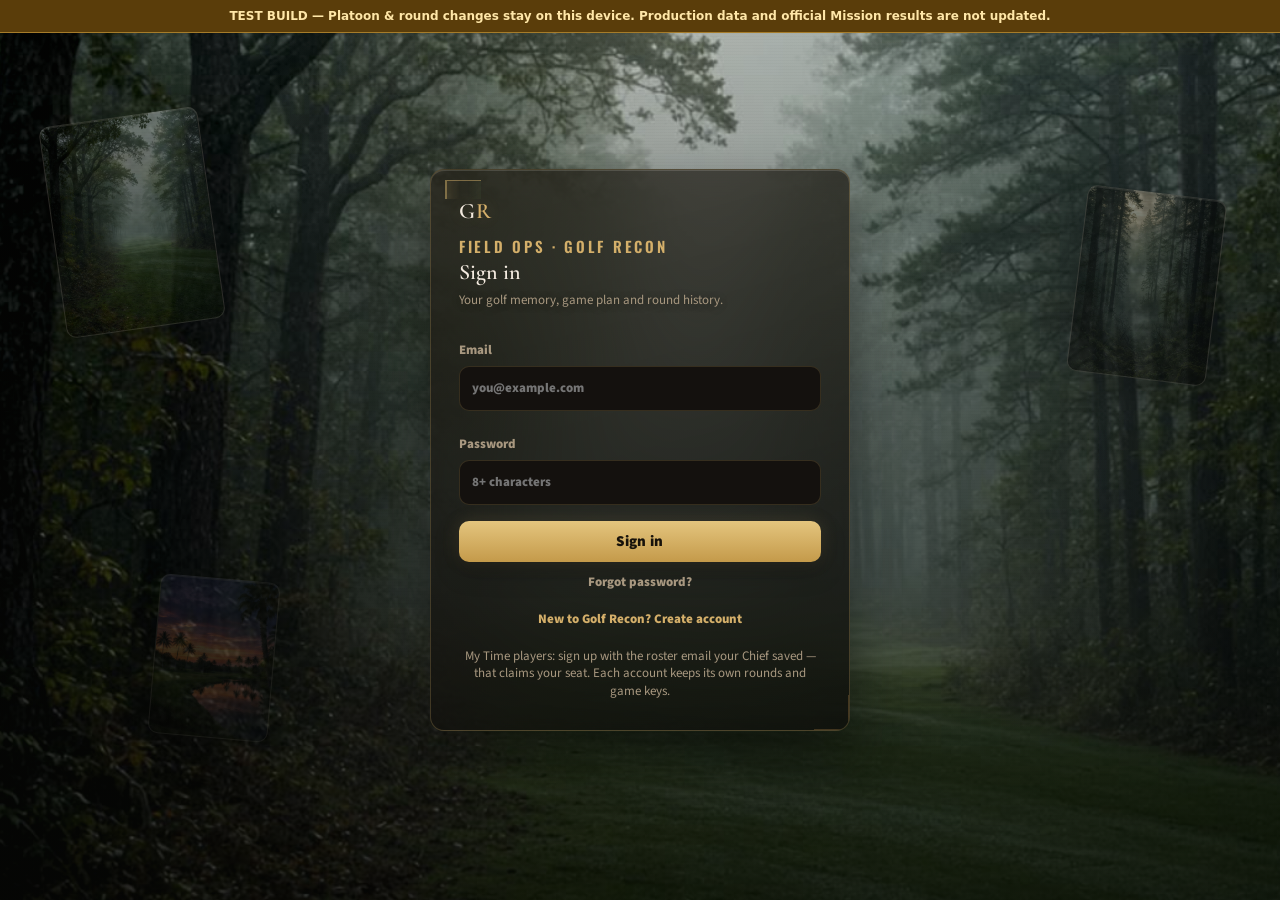
==== commit 3b844af8: "Remove Mapbox entirely; keep Esri + OSM hole maps Hole Preview already used free ArcGIS imagery. Dro" ====
--- a/index.html
+++ b/index.html
@@ -7,7 +7,6 @@
   <link rel="icon" href="favicon.svg" type="image/svg+xml" />
   <link rel="apple-touch-icon" href="favicon.svg" />
   <script src="gr-test-env.js?v=1"></script>
-  <!-- Mapbox CSS/JS load on demand — a blocking head script freezes phones when the CDN is slow. -->
   <link rel="preconnect" href="https://fonts.googleapis.com">
   <link rel="preconnect" href="https://fonts.gstatic.com" crossorigin>
   <link href="https://fonts.googleapis.com/css2?family=Cormorant+Garamond:wght@500;600;700&family=Oswald:wght@500;600;700&family=Source+Sans+3:wght@400;600;700;800&display=swap" rel="stylesheet">
@@ -524,7 +523,7 @@
 .preview-map-head{z-index:3}
 
 
-/* v13.0 Mapbox Course Preview */
+/* v13.0 Course Preview (Esri satellite + OSM geometry) */
 .preview-hero-grid{display:grid;grid-template-columns:minmax(0,1fr) 250px;gap:12px;align-items:stretch}
 .preview-hero-grid-wide{grid-template-columns:minmax(0,1.05fr) minmax(280px,.95fr);align-items:start}
 .preview-hero-grid .course-preview-map{min-width:0}
@@ -565,32 +564,19 @@
 .direction-card .dir-wedge.is-hot{background:rgba(239,100,97,.42)}
 .direction-bias{margin-top:8px;font-size:var(--fs-data);color:var(--muted);text-align:center}
 .direction-bias strong{color:#ffb0ab;font-weight:900}
-.mapbox-row{display:flex;align-items:center;justify-content:space-between;gap:8px;margin:0 0 9px;font-size:var(--fs-data);color:var(--muted)}
-.mapbox-row button{border:1px solid var(--line);background:#13211b;color:var(--text);border-radius:999px;padding:5px 9px;font-size:var(--fs-data);font-weight:800}
-.mapbox-dot{width:7px;height:7px;border-radius:50%;display:inline-block;margin-right:5px;background:var(--warning)}.mapbox-dot.ready{background:var(--good)}
-.mapbox-missing{border:1px solid rgba(255,212,0,.32);background:rgba(255,212,0,.06);border-radius:12px;padding:8px 10px;font-size:var(--fs-data);color:#eadf9d;margin-bottom:9px}
-.satellite-stack.mapbox-live:after{content:'MAPBOX SATELLITE';position:absolute;left:10px;bottom:10px;z-index:2;background:rgba(5,12,9,.72);border:1px solid rgba(255,255,255,.18);border-radius:8px;padding:4px 7px;color:#fff;font-size:var(--fs-data);font-weight:900;letter-spacing:.04em;backdrop-filter:blur(5px)}
 @media(max-width:760px){.preview-hero-grid,.preview-hero-grid-wide{grid-template-columns:1fr}.preview-stats-column:not(.preview-stats-rich){display:grid;grid-template-columns:repeat(2,minmax(0,1fr));gap:7px}.preview-read-card{grid-column:1/-1}.preview-side-card{min-height:48px}.course-preview-map,.course-preview-map svg,.preview-map-empty{min-height:390px;height:390px}}
 
 
-/* v13.1 Interactive Course Preview */
+/* v13.1 Course Preview map shell */
 .course-preview-map{height:520px;min-height:520px}
-#coursePreviewMap{position:absolute;inset:0;width:100%;height:100%;z-index:0}
-.course-preview-map .mapboxgl-map{font:inherit}
-.course-preview-map .mapboxgl-ctrl-top-right{top:76px;right:6px}
-.course-preview-map .mapboxgl-ctrl-group{border-radius:11px;overflow:hidden;box-shadow:0 2px 10px rgba(0,0,0,.35)}
-.course-preview-map .mapboxgl-ctrl button{width:34px;height:34px}
-.course-preview-map .mapboxgl-ctrl-attrib{background:rgba(5,12,9,.72);color:#dce6e1}
-.course-preview-map .mapboxgl-ctrl-attrib a{color:#dce6e1}
 .preview-map-tools{display:flex;justify-content:space-between;align-items:center;gap:8px;margin-top:6px;font-size:var(--fs-data);color:var(--muted)}
-.preview-map-tools button{border:1px solid var(--line);background:#13211b;color:var(--text);border-radius:999px;padding:6px 10px;font-size:var(--fs-data);font-weight:850}
 .preview-map-tools span{min-width:0}
 .preview-hero-grid{grid-template-columns:minmax(0,1fr) 258px}
 .preview-hero-grid-wide{grid-template-columns:minmax(0,1.05fr) minmax(300px,.95fr)}
 .preview-side-card{min-height:41px}
 .preview-read-card{min-height:88px}
 @media(max-width:980px){.preview-hero-grid-wide{grid-template-columns:1fr}}
-@media(max-width:760px){.course-preview-map{height:430px;min-height:430px}.preview-map-tools{align-items:flex-start;flex-direction:column}.preview-map-tools button{align-self:flex-start}}
+@media(max-width:760px){.course-preview-map{height:430px;min-height:430px}.preview-map-tools{align-items:flex-start;flex-direction:column}}
 
 
 /* v13.4 embedded Pregame Hole Insights */
@@ -598,7 +584,6 @@
 .pregame-hole-insights .section-head{margin-bottom:10px}
 .pregame-hole-insights .hole-selector{margin-bottom:10px}
 .pregame-hole-insights .preview-hero-grid{margin-top:0}
-.pregame-hole-insights .mapbox-missing{margin-bottom:10px}
 
 
 /* v13.6 Pregame sticky command header */
@@ -1728,7 +1713,7 @@
 .game-key-pill{text-transform:capitalize!important}
 
 </style>
-  <link rel="stylesheet" href="platoons-v15-real.css?v=229">
+  <link rel="stylesheet" href="platoons-v15-real.css?v=230">
 </head>
 <body>
   <div class="gr-atmos" aria-hidden="true">
@@ -2574,7 +2559,6 @@
     state.coursePreviewError=null;
     state.coursePreviewLoading=false;
     state.coursePreviewShowAll=false;
-    try{if(typeof destroyCoursePreviewMap==='function')destroyCoursePreviewMap()}catch{}
   }
   try{localStorage.setItem('golfreconSelectedCourseId',id)}catch{}
   refreshGlobalCourseSelector();
@@ -3161,46 +3145,6 @@
 }
 
 
-const MAPBOX_TOKEN_KEY='golfreconMapboxPublicTokenV1';
-const MAPBOX_GL_CSS='https://api.mapbox.com/mapbox-gl-js/v3.14.0/mapbox-gl.css';
-const MAPBOX_GL_JS='https://api.mapbox.com/mapbox-gl-js/v3.14.0/mapbox-gl.js';
-let mapboxLoadPromise=null;
-function mapboxToken(){
-  try{return String(localStorage.getItem(MAPBOX_TOKEN_KEY)||'').trim()}catch{return ''}
-}
-/** Load Mapbox only when Hole Preview needs it — never block first paint. */
-function ensureMapboxLoaded(){
-  if(window.mapboxgl)return Promise.resolve(true);
-  if(mapboxLoadPromise)return mapboxLoadPromise;
-  mapboxLoadPromise=new Promise(resolve=>{
-    try{
-      if(!document.querySelector(`link[href="${MAPBOX_GL_CSS}"]`)){
-        const link=document.createElement('link');
-        link.rel='stylesheet';link.href=MAPBOX_GL_CSS;
-        document.head.appendChild(link);
-      }
-      const s=document.createElement('script');
-      s.src=MAPBOX_GL_JS;
-      s.async=true;
-      s.onload=()=>resolve(!!window.mapboxgl);
-      s.onerror=()=>{mapboxLoadPromise=null;resolve(false)};
-      document.head.appendChild(s);
-    }catch{mapboxLoadPromise=null;resolve(false)}
-  });
-  return mapboxLoadPromise;
-}
-window.configureMapboxToken=()=>{
-  const existing=mapboxToken();
-  const token=window.prompt('Paste your Mapbox PUBLIC access token (starts with pk.). It is stored only in this browser.',existing);
-  if(token===null)return;
-  const clean=String(token||'').trim();
-  try{
-    if(clean)localStorage.setItem(MAPBOX_TOKEN_KEY,clean);
-    else localStorage.removeItem(MAPBOX_TOKEN_KEY);
-  }catch{}
-  if(clean)ensureMapboxLoaded().finally(()=>render());
-  else render();
-};
 function mercatorWorldPixel(pt,z){
   const lon=Number(pt?.[0]),lat0=Number(pt?.[1]);
   if(!Number.isFinite(lon)||!Number.isFinite(lat0))return [0,0];
@@ -3235,10 +3179,8 @@
     if(ty<0||ty>=tileCount)continue;
     const wrapped=((tx%tileCount)+tileCount)%tileCount;
     const left=Math.round(tx*256-originX),top=Math.round(ty*256-originY);
-    const fallback=`https://services.arcgisonline.com/ArcGIS/rest/services/World_Imagery/MapServer/tile/${z}/${ty}/${wrapped}`;
-    const token=mapboxToken();
-    const src=token?`https://api.mapbox.com/styles/v1/mapbox/satellite-v9/tiles/256/${z}/${wrapped}/${ty}@2x.webp?access_token=${encodeURIComponent(token)}`:fallback;
-    tiles.push(`<img class="satellite-tile" alt="" draggable="false" src="${src}" data-fallback="${fallback}" onerror="if(this.src!==this.dataset.fallback){this.src=this.dataset.fallback}" style="left:${left}px;top:${top}px" loading="eager">`);
+    const src=`https://services.arcgisonline.com/ArcGIS/rest/services/World_Imagery/MapServer/tile/${z}/${ty}/${wrapped}`;
+    tiles.push(`<img class="satellite-tile" alt="" draggable="false" src="${src}" style="left:${left}px;top:${top}px" loading="eager">`);
   }
   const project=p=>{const q=mercatorWorldPixel(p,z);return [q[0]-originX,q[1]-originY]};
   const path=pts=>pts.map((p,i)=>{const [x,y]=project(p);return `${i?'L':'M'}${x.toFixed(1)} ${y.toFixed(1)}`}).join(' ');
@@ -3263,16 +3205,9 @@
   const teeLabelY=ty<28?ty+23:ty-11,greenLabelY=gy<28?gy+23:gy-11;
   shapes.push(`<text class="sat-label" x="${(tx+9).toFixed(1)}" y="${teeLabelY.toFixed(1)}">TEE</text>`);
   shapes.push(`<text class="sat-label" x="${(gx+9).toFixed(1)}" y="${greenLabelY.toFixed(1)}">GREEN</text>`);
-  return `<div class="satellite-stack ${mapboxToken()?'mapbox-live':''}">${tiles.join('')}<svg class="satellite-overlay" viewBox="0 0 ${W} ${H}" preserveAspectRatio="none" role="img" aria-label="Satellite view with GolfRecon hole overlay">${shapes.join('')}</svg><div class="satellite-north">N ↑</div></div>`;
-}
-
-
-let coursePreviewMapInstance=null;
-let coursePreviewMapFocusBounds=null;
-function destroyCoursePreviewMap(){
-  if(coursePreviewMapInstance){try{coursePreviewMapInstance.remove()}catch{}coursePreviewMapInstance=null;}
-  coursePreviewMapFocusBounds=null;
-}
+  return `<div class="satellite-stack">${tiles.join('')}<svg class="satellite-overlay" viewBox="0 0 ${W} ${H}" preserveAspectRatio="none" role="img" aria-label="Satellite view with GolfRecon hole overlay">${shapes.join('')}</svg><div class="satellite-north">N ↑</div></div>`;
+}
+
 function ptsCentroid(pts){
   if(!pts?.length)return null;
   return [pts.reduce((a,p)=>a+Number(p[0]),0)/pts.length,pts.reduce((a,p)=>a+Number(p[1]),0)/pts.length];
@@ -3420,57 +3355,6 @@
   const focusPoints=[ctx.start,ctx.end,...(fairway?osmElementPoints(fairway):ctx.path)];
   return {collection:{type:'FeatureCollection',features},focusPoints,ctx,fairway,playLine};
 }
-function previewBounds(points){
-  if(!points?.length)return null;let minLon=Infinity,minLat=Infinity,maxLon=-Infinity,maxLat=-Infinity;
-  points.forEach(p=>{minLon=Math.min(minLon,p[0]);maxLon=Math.max(maxLon,p[0]);minLat=Math.min(minLat,p[1]);maxLat=Math.max(maxLat,p[1])});
-  return [[minLon,minLat],[maxLon,maxLat]];
-}
-function fitCoursePreviewMap(extraZoom=true){
-  if(!coursePreviewMapInstance||!coursePreviewMapFocusBounds)return;
-  try{
-    const camera=coursePreviewMapInstance.cameraForBounds(coursePreviewMapFocusBounds,{padding:{top:54,bottom:54,left:48,right:48}});
-    if(camera){
-      if(extraZoom)camera.zoom=Math.max(14,Math.min(19,(camera.zoom||18)-0.18));
-      coursePreviewMapInstance.jumpTo(camera);
-    }
-  }catch{}
-}
-window.resetCoursePreviewMap=()=>fitCoursePreviewMap(false);
-async function initInteractiveCourseMap(){
-  if(!['pregame','coursePreview'].includes(state.view))return;
-  const container=document.getElementById('coursePreviewMap'),token=mapboxToken();if(!container||!token)return;
-  if(!window.mapboxgl){
-    const ok=await ensureMapboxLoaded();
-    if(!ok||!['pregame','coursePreview'].includes(state.view))return;
-  }
-  if(!window.mapboxgl)return;
-  const cached=coursePreviewCache.get(`preview:${state.selectedCourseId}:${state.coursePreviewHole}`);
-  if(!cached?.geom)return;
-  if(cached.courseId&&String(cached.courseId)!==String(state.selectedCourseId))return;
-  const built=buildCoursePreviewGeoJSON(cached.geom);if(!built)return;
-  destroyCoursePreviewMap();
-  window.mapboxgl.accessToken=token;
-  const center=ptsCentroid(built.focusPoints)||built.ctx.start;
-  const map=new window.mapboxgl.Map({container,style:'mapbox://styles/mapbox/satellite-v9',center,zoom:18.2,bearing:0,pitch:0,attributionControl:false,dragRotate:false,pitchWithRotate:false,touchPitch:false,maxZoom:20.5});
-  coursePreviewMapInstance=map;coursePreviewMapFocusBounds=previewBounds(built.focusPoints);
-  map.addControl(new window.mapboxgl.NavigationControl({showCompass:true,showZoom:true,visualizePitch:false}),'top-right');
-  map.addControl(new window.mapboxgl.AttributionControl({compact:true}),'bottom-right');
-  map.on('load',()=>{
-    if(coursePreviewMapInstance!==map)return;
-    map.addSource('golfiq-hole',{type:'geojson',data:built.collection});
-    const fill=(id,kind,color,opacity)=>map.addLayer({id,type:'fill',source:'golfiq-hole',filter:['==',['get','kind'],kind],paint:{'fill-color':color,'fill-opacity':opacity,'fill-outline-color':color}});
-    fill('golfiq-fairway','fairway','#b8ea68',0.05);
-    fill('golfiq-water','water','#47aef2',0.12);
-    fill('golfiq-bunker','bunker','#ffe06b',0.14);
-    fill('golfiq-tee','tee','#b8ea68',0.10);
-    fill('golfiq-green','green','#d7ff9f',0.16);
-    map.addLayer({id:'golfiq-playline',type:'line',source:'golfiq-hole',filter:['==',['get','kind'],'playline'],layout:{'line-join':'round','line-cap':'round'},paint:{'line-color':'#d7ff9f','line-width':3.5,'line-opacity':0.95,'line-dasharray':[2,2]}});
-    map.addLayer({id:'golfiq-markers',type:'circle',source:'golfiq-hole',filter:['==',['get','kind'],'marker'],paint:{'circle-radius':6,'circle-color':['case',['==',['get','label'],'TEE'],'#b8ea68','#ffffff'],'circle-stroke-color':'#07100c','circle-stroke-width':2}});
-    map.addLayer({id:'golfiq-labels',type:'symbol',source:'golfiq-hole',filter:['==',['get','kind'],'marker'],layout:{'text-field':['get','label'],'text-size':12,'text-offset':[0.9,0],'text-anchor':'left','text-allow-overlap':true},paint:{'text-color':'#ffffff','text-halo-color':'#07100c','text-halo-width':2}});
-    fitCoursePreviewMap(true);
-  });
-}
-
 async function ensureCoursePreviewLoaded(courseId,hole){
   const c=course(courseId); if(!c||!['pregame','coursePreview'].includes(state.view))return;
   const key=`preview:${courseId}:${hole}`;
@@ -3520,17 +3404,12 @@
   state.coursePreviewLoading=false;
   render();
 };
-/** Interactive Mapbox when token+geom exist; otherwise ArcGIS/static satellite tiles with OSM overlay. */
+/** Esri World Imagery satellite tiles with OpenStreetMap golf geometry overlay. */
 function holePreviewMapBodyHtml(c,hole,cached){
-  const mb=mapboxToken();
   const geomOk=Boolean(cached?.geom&&(!cached.courseId||String(cached.courseId)===String(c.id)));
   const waiting=!cached&&!state.coursePreviewError;
   const emptyMsg=state.coursePreviewError||cached?.error||'GolfRecon is loading the golf-course data for this hole.';
-  if(mb&&geomOk&&window.mapboxgl){
-    return `<div id="coursePreviewMap" aria-label="Interactive satellite view for Hole ${hole}"></div>`;
-  }
   if(geomOk){
-    // ArcGIS (or Mapbox-tile) static satellite stack — works without interactive GL.
     return satelliteHoleMap(cached.geom)||osmHoleSvg(cached.geom)||`<div class="preview-map-empty"><div><strong>Map unavailable</strong><span>Hole geometry loaded but the satellite overlay could not be drawn.</span></div></div>`;
   }
   const emptyTitle=state.coursePreviewLoading||waiting
@@ -3852,7 +3731,6 @@
     coursePreviewCache.delete(`preview:${c.id}:${hole}`);
     cached=null;
   }
-  const mb=mapboxToken();
   const mapBody=holePreviewMapBodyHtml(c,hole,cached);
   const titleBuilt=cached?.geom?buildCoursePreviewGeoJSON(cached.geom):null;
   const holeIdx=Math.max(0,holes.map(Number).indexOf(hole));
@@ -3860,15 +3738,12 @@
   const holeHcp=c.handicaps?.[holeIdx]??'—';
   const holeYd=previewHoleYardage(c,hole,titleBuilt);
   const yardageText=holeYd?`${holeYd.approx?'~':''}${holeYd.value} yd`:'— yd';
-  const interactive=Boolean(mb&&cached?.geom);
   return `
     <div class="preview-page-head">
       <button class="preview-back" type="button" onclick="closeCoursePreview()">← Back</button>
       <div class="muted">${safeText(c.name)} · ${safeText(c.tees||'')} tees</div>
     </div>
     <div class="section-head"><div><div class="eyebrow">COURSE PREVIEW</div><h2>${safeText(c.name)}</h2></div></div>
-    <div class="mapbox-row"><span><span class="mapbox-dot ${mb?'ready':''}"></span>${mb?'Mapbox Satellite ready':'Free satellite fallback active'}</span><button type="button" onclick="configureMapboxToken()">${mb?'Change token':'Set Mapbox token'}</button></div>
-    ${mb?'':`<div class="mapbox-missing">Hole Preview works with free satellite tiles now. Optional: tap <strong>Set Mapbox token</strong> for interactive pan/zoom.</div>`}
     <div class="hole-selector">${holes.map(n=>`<button type="button" class="${Number(n)===hole?'active':''}" onclick="selectCoursePreviewHole(${Number(n)})">${n}</button>`).join('')}</div>
 
     <div class="preview-hero-grid preview-hero-grid-wide">
@@ -3880,8 +3755,8 @@
           </div>
           <div id="coursePreviewMapBody">${mapBody}</div>
         </div>
-        <div class="preview-map-tools"><span>${interactive?'Drag to pan · scroll or pinch to zoom · use + / − for step zoom':'Satellite overlay · set Mapbox for interactive pan/zoom'}</span>${interactive?`<button type="button" onclick="resetCoursePreviewMap()">Fit hole</button>`:`<button type="button" onclick="configureMapboxToken()">Set Mapbox</button>`}</div>
-        <div class="preview-attribution">Satellite imagery © ${interactive?'Mapbox / providers':'Esri / providers'} · Golf geometry © <a href="https://www.openstreetmap.org/copyright" target="_blank" rel="noopener">OpenStreetMap contributors</a></div>
+        <div class="preview-map-tools"><span>Esri satellite · OpenStreetMap golf geometry</span></div>
+        <div class="preview-attribution">Satellite imagery © Esri / providers · Golf geometry © <a href="https://www.openstreetmap.org/copyright" target="_blank" rel="noopener">OpenStreetMap contributors</a></div>
       </div>
       <aside class="preview-stats-column preview-stats-rich" aria-label="Hole ${hole} statistics">
         ${holePreviewStatsHtml(c,hole,h,last,{yardageText})}
@@ -4693,7 +4568,6 @@
  });
 }
 function render(){
- destroyCoursePreviewMap();
  if(!db.courses.length){
    app.innerHTML=`<div class="card bootstrap-card"><div class="eyebrow">WELCOME TO GOLF RECON</div><h2 style="margin:8px 0 6px">Your account is ready.</h2><div class="muted">Import your first round to start building your golf memory.</div><button class="button primary" style="margin-top:16px" type="button" onclick="document.getElementById('importBtn').click()">Import First Round</button></div>`;
    return;
@@ -6412,10 +6286,10 @@
 initializeAuth();
 
 </script>
-  <script src="platoon-recap-shared.js?v=229"></script>
-  <script src="platoon-mission-core.js?v=229"></script>
-  <script src="platoon-hq-records.js?v=229"></script>
-  <script src="platoons-v15-real.js?v=229"></script>
+  <script src="platoon-recap-shared.js?v=230"></script>
+  <script src="platoon-mission-core.js?v=230"></script>
+  <script src="platoon-hq-records.js?v=230"></script>
+  <script src="platoons-v15-real.js?v=230"></script>
   <script src="mytime-masters-2026-seed.js?v=1"></script>
   <script src="dev-mobile-pregame-form-core.js?v=7"></script>
   <script src="dev-v15.5-results.js?v=190&x=181"></script>
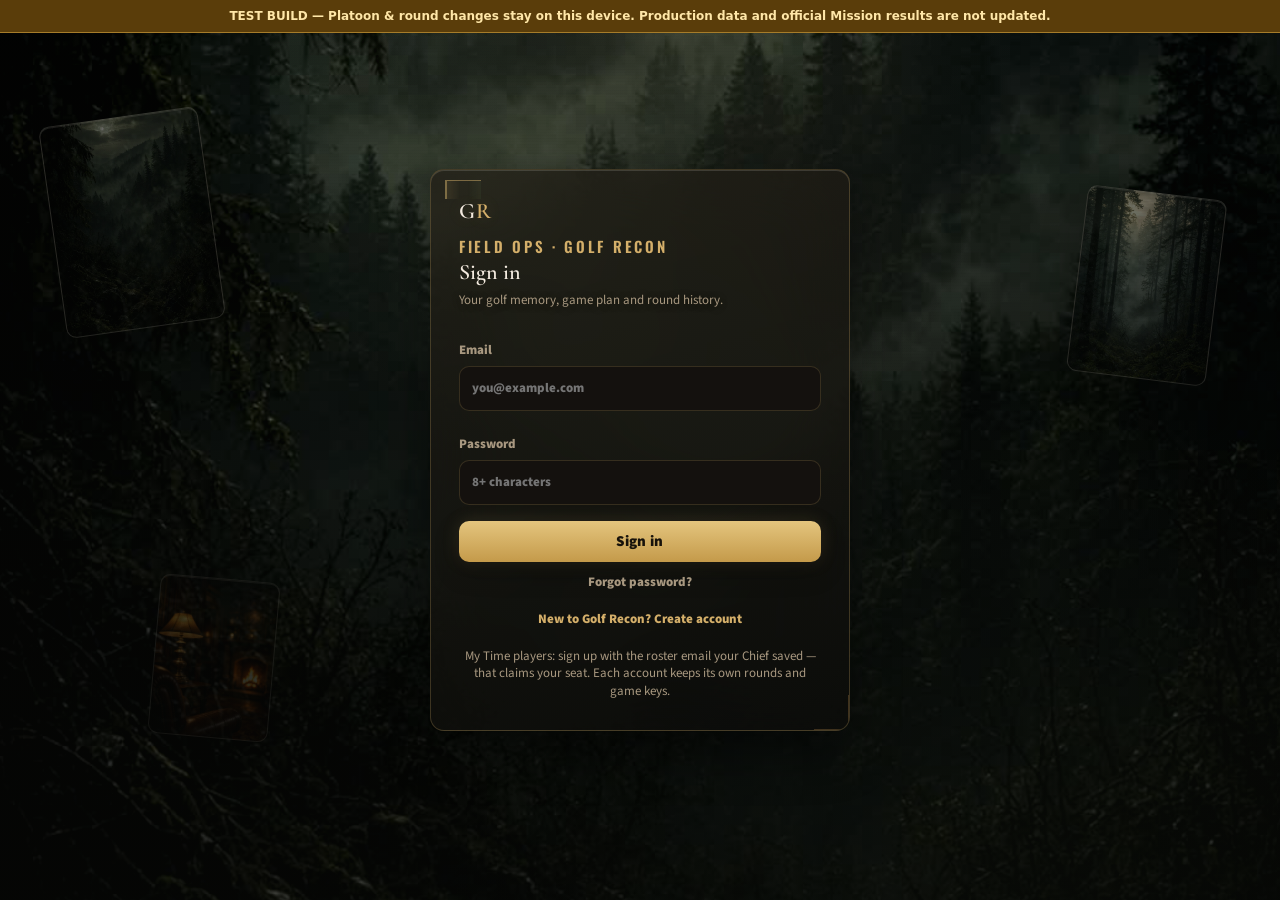
==== commit 86af3d4c: "Fix sign-in: auth gate can hide after login again display:grid !important on .auth-gate overrode sho" ====
--- a/index.html
+++ b/index.html
@@ -1533,16 +1533,18 @@
 body{background:#070806!important}
 body::before,body::after{opacity:0!important}
 .app-shell{position:relative;z-index:1}
-/* Keep sign-in fixed over atmosphere — relative z-index:1 made phones look blank. */
+/* Keep sign-in fixed over atmosphere — but never lock display with !important
+   (that blocked showGolfRecon from hiding the gate after a successful sign-in). */
 .auth-gate{
   position:fixed!important;
   inset:0!important;
   z-index:200!important;
-  display:grid!important;
+  display:grid;
   place-items:center;
   background:transparent!important;
   animation:grRiseIn .7s ease both;
 }
+.auth-gate.is-hidden{display:none!important}
 .auth-card{
   border:1px solid rgba(212,175,106,.28)!important;
   background:linear-gradient(165deg,rgba(28,26,18,.82),rgba(12,14,11,.9))!important;
@@ -1713,7 +1715,7 @@
 .game-key-pill{text-transform:capitalize!important}
 
 </style>
-  <link rel="stylesheet" href="platoons-v15-real.css?v=230">
+  <link rel="stylesheet" href="platoons-v15-real.css?v=231">
 </head>
 <body>
   <div class="gr-atmos" aria-hidden="true">
@@ -5293,7 +5295,9 @@
 }
 function showAuth(mode='signin',message='',kind=''){
   authMode=mode;
-  document.getElementById('authGate').style.display='grid';
+  const gate=document.getElementById('authGate');
+  gate.classList.remove('is-hidden');
+  gate.style.display='grid';
   document.getElementById('appShell').style.display='none';
   const signup=mode==='signup',recovery=mode==='recovery';
   document.getElementById('usernameWrap').style.display=signup?'grid':'none';
@@ -5311,7 +5315,9 @@
   msg.textContent=message;msg.className=`auth-message ${kind||''}`;
 }
 function showGolfRecon(){
-  document.getElementById('authGate').style.display='none';
+  const gate=document.getElementById('authGate');
+  gate.classList.add('is-hidden');
+  gate.style.display='none';
   document.getElementById('appShell').style.display='';
 }
 async function initializeAuth(){
@@ -6286,10 +6292,10 @@
 initializeAuth();
 
 </script>
-  <script src="platoon-recap-shared.js?v=230"></script>
-  <script src="platoon-mission-core.js?v=230"></script>
-  <script src="platoon-hq-records.js?v=230"></script>
-  <script src="platoons-v15-real.js?v=230"></script>
+  <script src="platoon-recap-shared.js?v=231"></script>
+  <script src="platoon-mission-core.js?v=231"></script>
+  <script src="platoon-hq-records.js?v=231"></script>
+  <script src="platoons-v15-real.js?v=231"></script>
   <script src="mytime-masters-2026-seed.js?v=1"></script>
   <script src="dev-mobile-pregame-form-core.js?v=7"></script>
   <script src="dev-v15.5-results.js?v=190&x=181"></script>
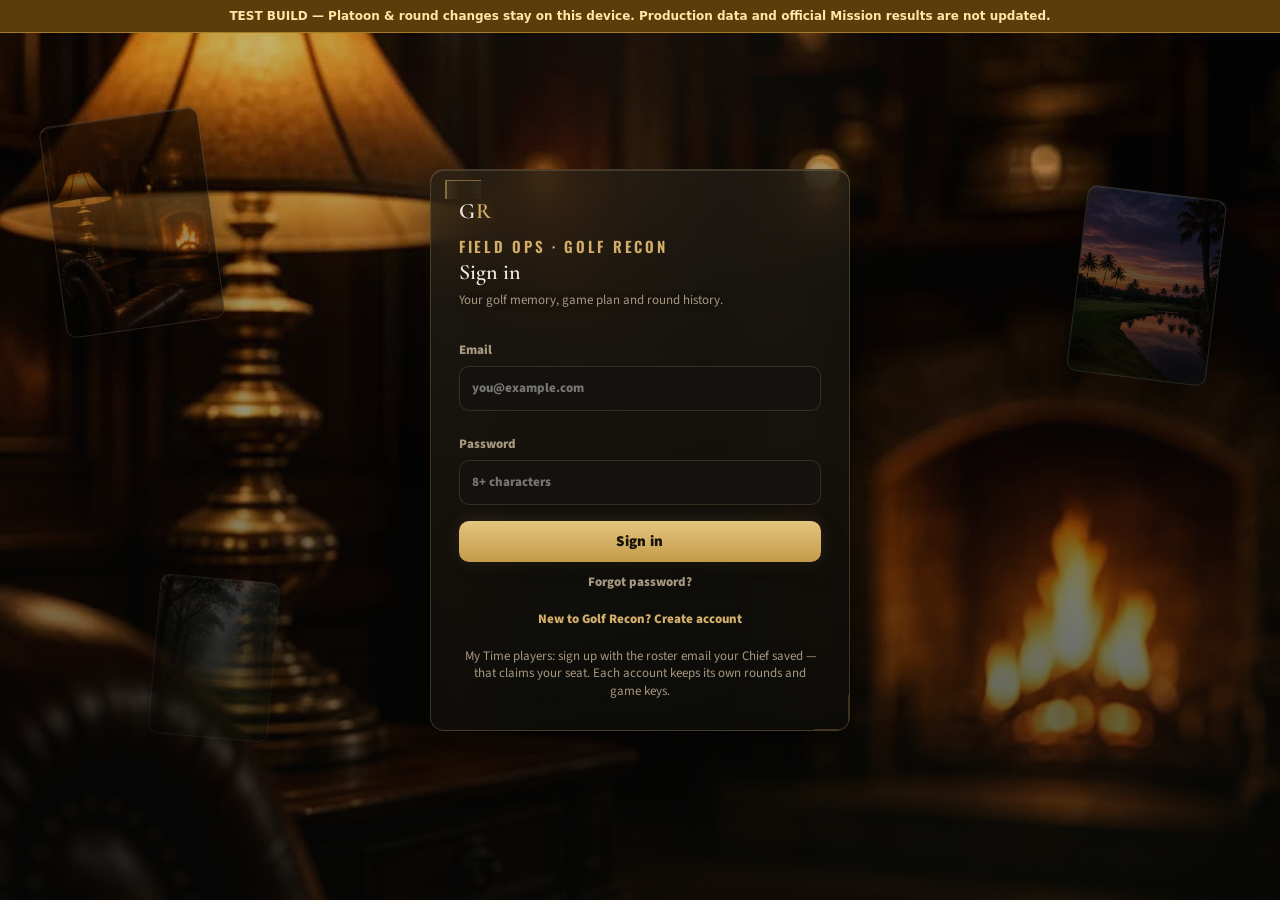
==== commit 24377b90: "Fix Sync timed out: longer bootstrap + local cache 25s was too short for cold edge sync on cellular." ====
--- a/index.html
+++ b/index.html
@@ -1715,7 +1715,7 @@
 .game-key-pill{text-transform:capitalize!important}
 
 </style>
-  <link rel="stylesheet" href="platoons-v15-real.css?v=231">
+  <link rel="stylesheet" href="platoons-v15-real.css?v=232">
 </head>
 <body>
   <div class="gr-atmos" aria-hidden="true">
@@ -1937,12 +1937,43 @@
 
 const AUTH_STORAGE_KEY='golfreconAuthSessionV1';
 const AUTH_USER_KEY='golfreconAuthUserV1';
+const DB_CACHE_KEY='golfreconDbCacheV1';
 let authSession=null;
 let authMode='signin';
 
 let pendingImport=null;
 
 const db = {player:{id:null,name:"Golfer",username:"",handicap:null},swingThoughts:{driver:[],irons:[],chipping:[],putting:[]},courses:[],rounds:[],puttingDetails:[],clubStats:[]};
+function saveDbCache(){
+  try{
+    const uid=sessionUserId(authSession||loadAuthSession())||localStorage.getItem(AUTH_USER_KEY)||'';
+    localStorage.setItem(DB_CACHE_KEY,JSON.stringify({
+      uid,savedAt:Date.now(),
+      player:db.player,swingThoughts:db.swingThoughts,
+      courses:db.courses,rounds:db.rounds,
+      puttingDetails:db.puttingDetails,clubStats:db.clubStats
+    }));
+  }catch{}
+}
+function loadDbCache(){
+  try{
+    const raw=JSON.parse(localStorage.getItem(DB_CACHE_KEY)||'null');
+    if(!raw||typeof raw!=='object')return null;
+    const uid=sessionUserId(authSession||loadAuthSession())||localStorage.getItem(AUTH_USER_KEY)||'';
+    if(raw.uid&&uid&&String(raw.uid)!==String(uid))return null;
+    return raw;
+  }catch{return null}
+}
+function applyDbCache(cache){
+  if(!cache)return false;
+  if(cache.player)db.player=cache.player;
+  if(cache.swingThoughts)db.swingThoughts=cache.swingThoughts;
+  if(Array.isArray(cache.courses))db.courses=cache.courses;
+  if(Array.isArray(cache.rounds))db.rounds=cache.rounds;
+  if(Array.isArray(cache.puttingDetails))db.puttingDetails=cache.puttingDetails;
+  if(Array.isArray(cache.clubStats))db.clubStats=cache.clubStats;
+  return (db.courses||[]).length>0;
+}
 
 let state = {view:'pregame', selectedCourseId:'four-oaks-white-18-holes', roundStat:'score', roundFilter:'18', roundCourseId:'four-oaks-white-18-holes', selectedRoundId:null, gameCourseId:'four-oaks-white-18-holes', gameRoundLimit:'all', puttingCourse:'all', pregameChats:{}, chatBusy:false, coursePreviewHole:1, coursePreviewReturnView:'pregame', coursePreviewLoading:false, coursePreviewError:null, coursePreviewShowAll:false, coursePreviewCourseId:null};
 const app = document.getElementById('app');
@@ -5207,6 +5238,7 @@
   db.courses=[];db.rounds=[];db.puttingDetails=[];db.clubStats=[];
   state.pregameChats={};state.chatBusy=false;state.selectedRoundId=null;
   pendingImport=null;pendingBackfill=null;
+  try{localStorage.removeItem(DB_CACHE_KEY)}catch{}
 }
 function saveAuthSession(session){
   authSession=session||null;
@@ -5345,77 +5377,107 @@
   const timeout=new Promise((_,rej)=>{t=setTimeout(()=>rej(new Error(`${label} timed out`)),ms)});
   return Promise.race([promise,timeout]).finally(()=>{if(t)clearTimeout(t)});
 }
+async function fetchBootstrapPayload(){
+  // One retry — cold edge functions + cellular often need a second try.
+  let lastErr=null;
+  for(const ms of [45000,60000]){
+    try{
+      return await withTimeout(callImportFunction({action:'bootstrap'}),ms,'Sync');
+    }catch(e){
+      lastErr=e;
+      console.warn('Bootstrap attempt failed',e);
+    }
+  }
+  throw lastErr||new Error('Sync timed out');
+}
+function finishBootstrapUi(syncLabel='Synced',syncOk=true){
+  applyStoredRoundDirectionPatches();
+  repairKnownCourseLabels();
+  ensureCoursesForOrphanRounds();
+  consolidateDuplicateCourses();
+  try{scrubCorruptRoundTotals()}catch(e){console.warn('Corrupt round scrub failed',e)}
+  setTopbarDisplayName(db.player.username||db.player.name||'golfer');
+  let savedCourse=null;
+  try{savedCourse=localStorage.getItem('golfreconSelectedCourseId')}catch{}
+  if(savedCourse && db.courses.some(c=>c&&String(c.id)===String(savedCourse))){
+    state.selectedCourseId=savedCourse;
+  }
+  ensureSelectedCourse();
+  refreshGlobalCourseSelector();
+  const pill=document.getElementById('syncPill'),txt=document.getElementById('syncText');
+  if(pill){pill.classList.remove('ok','err');pill.classList.add(syncOk?'ok':'err')}
+  if(txt)txt.textContent=syncLabel;
+  render();
+  try{
+    const p=typeof loadPlatoonLocal==='function'?loadPlatoonLocal():null;
+    if(p&&typeof claimAndPersistMissionRounds==='function'){
+      claimAndPersistMissionRounds(p).then(claim=>{
+        if(claim?.claimed||claim?.saved)try{render()}catch{}
+      }).catch(e=>console.warn('Mission → Rounds claim skipped',e));
+    }
+  }catch(e){console.warn('Mission → Rounds claim skipped',e)}
+  try{syncPlatoonFromServer().then(()=>{
+    try{
+      const p=loadPlatoonLocal();
+      const meId=typeof resolveCurrentPlatoonMemberId==='function'?resolveCurrentPlatoonMemberId(p):null;
+      const me=(p?.members||[]).find(m=>String(m.id)===String(meId));
+      const label=(typeof window.grMemberLabel==='function'&&me)?window.grMemberLabel(me):'';
+      if(label&&label!=='Player')setTopbarDisplayName(label);
+    }catch{}
+  }).catch(e=>console.warn('Platoon seat claim deferred',e))}catch(e){console.warn('Platoon seat claim deferred',e)}
+}
 async function bootstrapGolfRecon(){
   const pill=document.getElementById('syncPill'),txt=document.getElementById('syncText');
-  app.innerHTML=`<div class="card bootstrap-card"><div class="bootstrap-spinner"></div><strong>Loading GolfRecon</strong><div class="muted">Syncing your golf database…</div></div>`;
+  // Open from last good snapshot immediately so phones aren't stuck on a blank sync screen.
+  const cached=loadDbCache();
+  const hadCache=applyDbCache(cached);
+  if(hadCache){
+    try{finishBootstrapUi('Syncing…',true)}catch{}
+  }else{
+    app.innerHTML=`<div class="card bootstrap-card"><div class="bootstrap-spinner"></div><strong>Loading GolfRecon</strong><div class="muted">Syncing your golf database…</div></div>`;
+  }
   try{
     if(txt)txt.textContent='Syncing';
     if(pill)pill.classList.remove('ok','err');
-    const data=await withTimeout(callImportFunction({action:'bootstrap'}),25000,'Sync');
+    const data=await fetchBootstrapPayload();
     db.player=data.player||db.player;
     db.swingThoughts=data.swingThoughts||db.swingThoughts;
     db.courses=data.courses||[];
     db.rounds=data.rounds||[];
     db.puttingDetails=data.puttingDetails||[];
     db.clubStats=data.clubStats||[];
-    try{const rawImports=await withTimeout(callImportFunction({action:'list'}),12000,'Import list');applyDirectionalDataFromImports(rawImports.imports||[])}catch(e){
+    saveDbCache();
+    finishBootstrapUi('Synced',true);
+    // Directional import list is nice-to-have — never block first paint.
+    callImportFunction({action:'list'}).then(rawImports=>{
+      try{
+        applyDirectionalDataFromImports(rawImports.imports||[]);
+        applyStoredRoundDirectionPatches();
+        saveDbCache();
+        if(state.view==='rounds'||state.view==='pregame')render();
+      }catch(e){console.warn('Directional import hydration failed',e)}
+    }).catch(e=>{
       console.warn('Directional import hydration failed',e);
       applyStoredRoundDirectionPatches();
-    }
-    applyStoredRoundDirectionPatches();
-    repairKnownCourseLabels();
-    ensureCoursesForOrphanRounds();
-    consolidateDuplicateCourses();
-    try{await scrubCorruptRoundTotals()}catch(e){console.warn('Corrupt round scrub failed',e)}
-    setTopbarDisplayName(db.player.username||db.player.name||'golfer');
-
-    let savedCourse=null;
-    try{savedCourse=localStorage.getItem('golfreconSelectedCourseId')}catch{}
-    if(savedCourse && db.courses.some(c=>c&&String(c.id)===String(savedCourse))){
-      state.selectedCourseId=savedCourse;
-    }
-    ensureSelectedCourse();
-
-    refreshGlobalCourseSelector();
-    if(pill)pill.classList.add('ok');
-    if(txt)txt.textContent='Synced';
-    // Paint the app first — Mission claim must not block first paint.
-    render();
-    try{
-      const p=typeof loadPlatoonLocal==='function'?loadPlatoonLocal():null;
-      if(p&&typeof claimAndPersistMissionRounds==='function'){
-        claimAndPersistMissionRounds(p).then(claim=>{
-          if(claim?.claimed||claim?.saved)try{render()}catch{}
-        }).catch(e=>console.warn('Mission → Rounds claim skipped',e));
-      }
-    }catch(e){console.warn('Mission → Rounds claim skipped',e)}
-    // Claim My Time seat on login — don't wait until the player opens Platoons.
-    try{syncPlatoonFromServer().then(()=>{
-      try{
-        const p=loadPlatoonLocal();
-        const meId=typeof resolveCurrentPlatoonMemberId==='function'?resolveCurrentPlatoonMemberId(p):null;
-        const me=(p?.members||[]).find(m=>String(m.id)===String(meId));
-        const label=(typeof window.grMemberLabel==='function'&&me)?window.grMemberLabel(me):'';
-        if(label&&label!=='Player')setTopbarDisplayName(label);
-      }catch{}
-    }).catch(e=>console.warn('Platoon seat claim deferred',e))}catch(e){console.warn('Platoon seat claim deferred',e)}
+    });
     return data;
   }catch(e){
+    console.error(e);
+    if(hadCache||applyDbCache(loadDbCache())){
+      try{
+        finishBootstrapUi('Offline',false);
+        app.insertAdjacentHTML('afterbegin',`<div class="card bootstrap-card" style="margin-bottom:12px"><strong>Sync paused</strong><div class="bootstrap-error">${safeText(e.message)}</div><div class="muted" style="margin-top:8px">Showing last data on this device. Tap Retry when you have a better connection.</div><button class="button primary" style="margin-top:12px" type="button" id="bootRetry">Retry sync</button></div>`);
+        document.getElementById('bootRetry')?.addEventListener('click',()=>bootstrapGolfRecon());
+        return null;
+      }catch{}
+    }
     if(pill)pill.classList.add('err');
     if(txt)txt.textContent='Database error';
-    // Prefer a usable shell over a dead end when sync fails (stale token / slow phone).
+    app.innerHTML=`<div class="card bootstrap-card"><strong>Could not load GolfRecon</strong><div class="bootstrap-error">${safeText(e.message)}</div><div class="muted" style="margin-top:10px">Check your connection, then retry. First sync on cellular can take up to a minute.</div><button class="button primary" style="margin-top:14px" type="button" id="bootRetry">Retry</button> <button class="button secondary" style="margin-top:14px" type="button" id="bootSignOut">Sign out</button></div>`;
     try{
-      if((db.courses||[]).length){
-        ensureSelectedCourse();
-        refreshGlobalCourseSelector();
-        render();
-        app.insertAdjacentHTML('afterbegin',`<div class="card bootstrap-card" style="margin-bottom:12px"><strong>Sync paused</strong><div class="bootstrap-error">${safeText(e.message)}</div><div class="muted" style="margin-top:8px">Showing last data on this device. Pull to refresh or sign in again.</div></div>`);
-        return null;
-      }
+      document.getElementById('bootRetry')?.addEventListener('click',()=>bootstrapGolfRecon());
+      document.getElementById('bootSignOut')?.addEventListener('click',()=>{try{saveAuthSession(null)}catch{};location.reload()});
     }catch{}
-    app.innerHTML=`<div class="card bootstrap-card"><strong>Could not load GolfRecon</strong><div class="bootstrap-error">${safeText(e.message)}</div><div class="muted" style="margin-top:10px">Hard-refresh, or sign out and back in. If it keeps failing, tell Chief.</div><button class="button primary" style="margin-top:14px" type="button" onclick="location.reload()">Retry</button> <button class="button secondary" style="margin-top:14px" type="button" id="bootSignOut">Sign out</button></div>`;
-    try{document.getElementById('bootSignOut')?.addEventListener('click',()=>{try{saveAuthSession(null)}catch{};location.reload()})}catch{}
-    console.error(e);
     return null;
   }
 }
@@ -6292,10 +6354,10 @@
 initializeAuth();
 
 </script>
-  <script src="platoon-recap-shared.js?v=231"></script>
-  <script src="platoon-mission-core.js?v=231"></script>
-  <script src="platoon-hq-records.js?v=231"></script>
-  <script src="platoons-v15-real.js?v=231"></script>
+  <script src="platoon-recap-shared.js?v=232"></script>
+  <script src="platoon-mission-core.js?v=232"></script>
+  <script src="platoon-hq-records.js?v=232"></script>
+  <script src="platoons-v15-real.js?v=232"></script>
   <script src="mytime-masters-2026-seed.js?v=1"></script>
   <script src="dev-mobile-pregame-form-core.js?v=7"></script>
   <script src="dev-v15.5-results.js?v=190&x=181"></script>
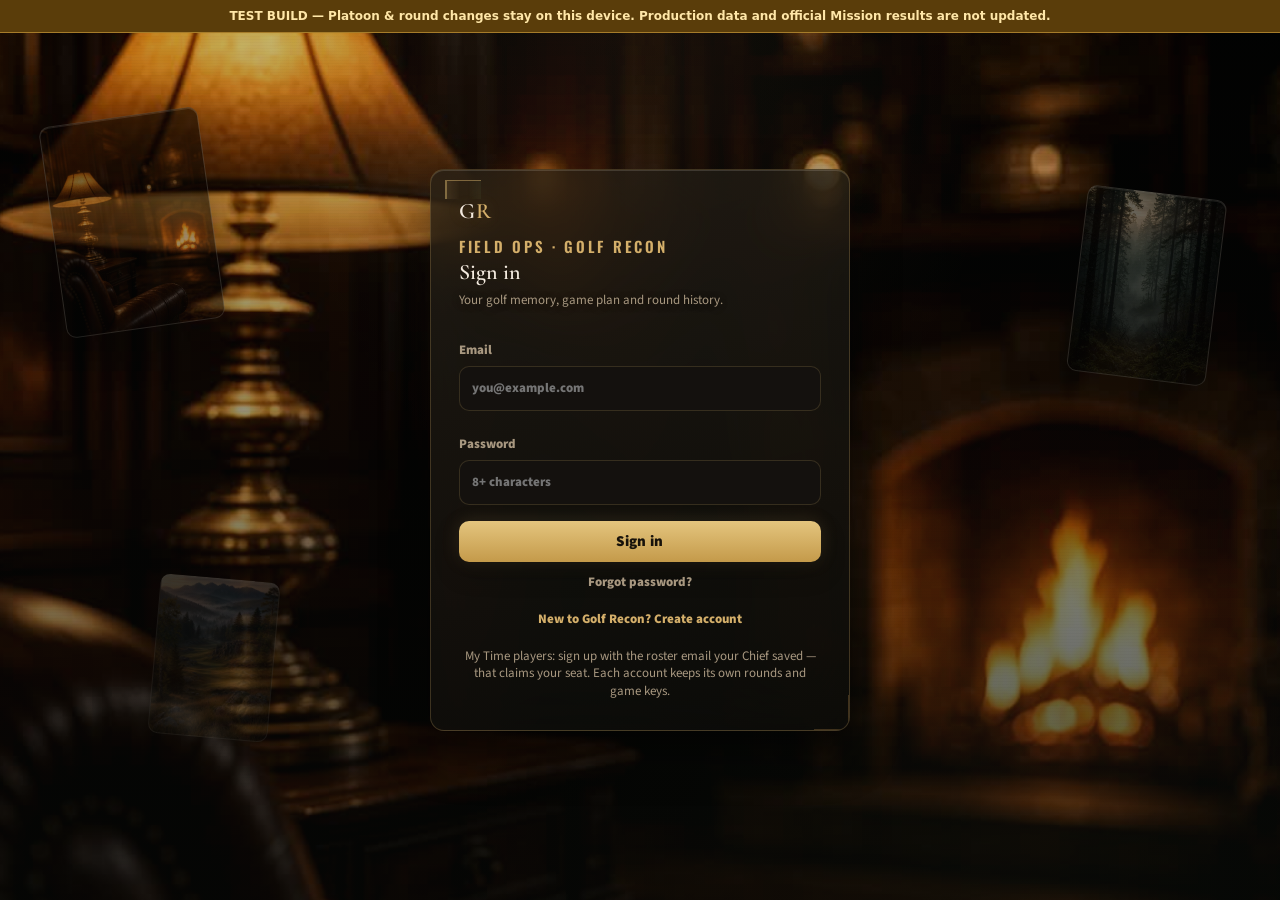
==== commit 42b17d5a: "Stop failing load on Sync timed out Remove the artificial bootstrap timeout that aborted working but" ====
--- a/index.html
+++ b/index.html
@@ -1715,7 +1715,7 @@
 .game-key-pill{text-transform:capitalize!important}
 
 </style>
-  <link rel="stylesheet" href="platoons-v15-real.css?v=232">
+  <link rel="stylesheet" href="platoons-v15-real.css?v=233">
 </head>
 <body>
   <div class="gr-atmos" aria-hidden="true">
@@ -5244,6 +5244,10 @@
   authSession=session||null;
   try{
     if(session){
+      // Password/refresh grants return expires_in, not always expires_at.
+      if(!Number(session.expires_at)&&Number(session.expires_in)){
+        session.expires_at=Math.floor(Date.now()/1000)+Number(session.expires_in);
+      }
       const nextUser=sessionUserId(session),prevUser=localStorage.getItem(AUTH_USER_KEY);
       if(nextUser&&prevUser&&prevUser!==nextUser)resetUserScopedData();
       localStorage.setItem(AUTH_STORAGE_KEY,JSON.stringify(session));
@@ -5309,15 +5313,20 @@
   }
   const session=await ensureAuthSession();
   if(!session?.access_token)throw new Error('Please sign in again.');
-  const res=await fetch(`${SUPABASE_URL}/functions/v1/golfiq-import`,{
-    method:'POST',
-    headers:{
-      'Content-Type':'application/json',
-      'Authorization':`Bearer ${session.access_token}`,
-      'apikey':SUPABASE_PUBLISHABLE_KEY
-    },
-    body:JSON.stringify(payload)
-  });
+  let res;
+  try{
+    res=await fetch(`${SUPABASE_URL}/functions/v1/golfiq-import`,{
+      method:'POST',
+      headers:{
+        'Content-Type':'application/json',
+        'Authorization':`Bearer ${session.access_token}`,
+        'apikey':SUPABASE_PUBLISHABLE_KEY
+      },
+      body:JSON.stringify(payload)
+    });
+  }catch(e){
+    throw new Error(`Network error talking to GolfRecon (${e?.message||e}). Try Wi‑Fi and retry.`);
+  }
   const body=await res.json().catch(()=>({error:'Invalid server response'}));
   if(res.status===401 && retry && authSession?.refresh_token){
     try{await refreshAuthSession();return callImportFunction(payload,false)}catch{}
@@ -5372,23 +5381,19 @@
   await bootstrapGolfRecon();
 }
 
-function withTimeout(promise,ms,label='Request'){
-  let t=null;
-  const timeout=new Promise((_,rej)=>{t=setTimeout(()=>rej(new Error(`${label} timed out`)),ms)});
-  return Promise.race([promise,timeout]).finally(()=>{if(t)clearTimeout(t)});
-}
 async function fetchBootstrapPayload(){
-  // One retry — cold edge functions + cellular often need a second try.
-  let lastErr=null;
-  for(const ms of [45000,60000]){
-    try{
-      return await withTimeout(callImportFunction({action:'bootstrap'}),ms,'Sync');
-    }catch(e){
-      lastErr=e;
-      console.warn('Bootstrap attempt failed',e);
-    }
-  }
-  throw lastErr||new Error('Sync timed out');
+  // No artificial timeout — that caused "Sync timed out" on working but slow phone syncs.
+  // One retry only for clear network / 5xx failures.
+  try{
+    return await callImportFunction({action:'bootstrap'});
+  }catch(e){
+    const msg=String(e?.message||e||'');
+    const retryable=/failed to fetch|network|502|503|504|timed out|Load failed/i.test(msg);
+    if(!retryable)throw e;
+    console.warn('Bootstrap retry after',msg);
+    await new Promise(r=>setTimeout(r,1200));
+    return await callImportFunction({action:'bootstrap'});
+  }
 }
 function finishBootstrapUi(syncLabel='Synced',syncOk=true){
   applyStoredRoundDirectionPatches();
@@ -5434,11 +5439,19 @@
   if(hadCache){
     try{finishBootstrapUi('Syncing…',true)}catch{}
   }else{
-    app.innerHTML=`<div class="card bootstrap-card"><div class="bootstrap-spinner"></div><strong>Loading GolfRecon</strong><div class="muted">Syncing your golf database…</div></div>`;
-  }
+    app.innerHTML=`<div class="card bootstrap-card"><div class="bootstrap-spinner"></div><strong>Loading GolfRecon</strong><div class="muted" id="bootSyncHint">Syncing your golf database…</div></div>`;
+  }
+  let progressTimer=null;
+  const started=Date.now();
   try{
     if(txt)txt.textContent='Syncing';
     if(pill)pill.classList.remove('ok','err');
+    progressTimer=setInterval(()=>{
+      const sec=Math.round((Date.now()-started)/1000);
+      const hint=document.getElementById('bootSyncHint');
+      if(hint)hint.textContent=sec<20?'Syncing your golf database…':sec<45?`Still syncing… ${sec}s`:`Almost there… ${sec}s — first sync can be slow on cellular`;
+      if(txt&&!hadCache)txt.textContent=`Syncing ${sec}s`;
+    },1000);
     const data=await fetchBootstrapPayload();
     db.player=data.player||db.player;
     db.swingThoughts=data.swingThoughts||db.swingThoughts;
@@ -5473,12 +5486,14 @@
     }
     if(pill)pill.classList.add('err');
     if(txt)txt.textContent='Database error';
-    app.innerHTML=`<div class="card bootstrap-card"><strong>Could not load GolfRecon</strong><div class="bootstrap-error">${safeText(e.message)}</div><div class="muted" style="margin-top:10px">Check your connection, then retry. First sync on cellular can take up to a minute.</div><button class="button primary" style="margin-top:14px" type="button" id="bootRetry">Retry</button> <button class="button secondary" style="margin-top:14px" type="button" id="bootSignOut">Sign out</button></div>`;
+    app.innerHTML=`<div class="card bootstrap-card"><strong>Could not load GolfRecon</strong><div class="bootstrap-error">${safeText(e.message)}</div><div class="muted" style="margin-top:10px">Stay on Wi‑Fi if you can, then retry. Do not leave this screen while it says Syncing.</div><button class="button primary" style="margin-top:14px" type="button" id="bootRetry">Retry</button> <button class="button secondary" style="margin-top:14px" type="button" id="bootSignOut">Sign out</button></div>`;
     try{
       document.getElementById('bootRetry')?.addEventListener('click',()=>bootstrapGolfRecon());
       document.getElementById('bootSignOut')?.addEventListener('click',()=>{try{saveAuthSession(null)}catch{};location.reload()});
     }catch{}
     return null;
+  }finally{
+    if(progressTimer)clearInterval(progressTimer);
   }
 }
 
@@ -6354,10 +6369,10 @@
 initializeAuth();
 
 </script>
-  <script src="platoon-recap-shared.js?v=232"></script>
-  <script src="platoon-mission-core.js?v=232"></script>
-  <script src="platoon-hq-records.js?v=232"></script>
-  <script src="platoons-v15-real.js?v=232"></script>
+  <script src="platoon-recap-shared.js?v=233"></script>
+  <script src="platoon-mission-core.js?v=233"></script>
+  <script src="platoon-hq-records.js?v=233"></script>
+  <script src="platoons-v15-real.js?v=233"></script>
   <script src="mytime-masters-2026-seed.js?v=1"></script>
   <script src="dev-mobile-pregame-form-core.js?v=7"></script>
   <script src="dev-v15.5-results.js?v=190&x=181"></script>
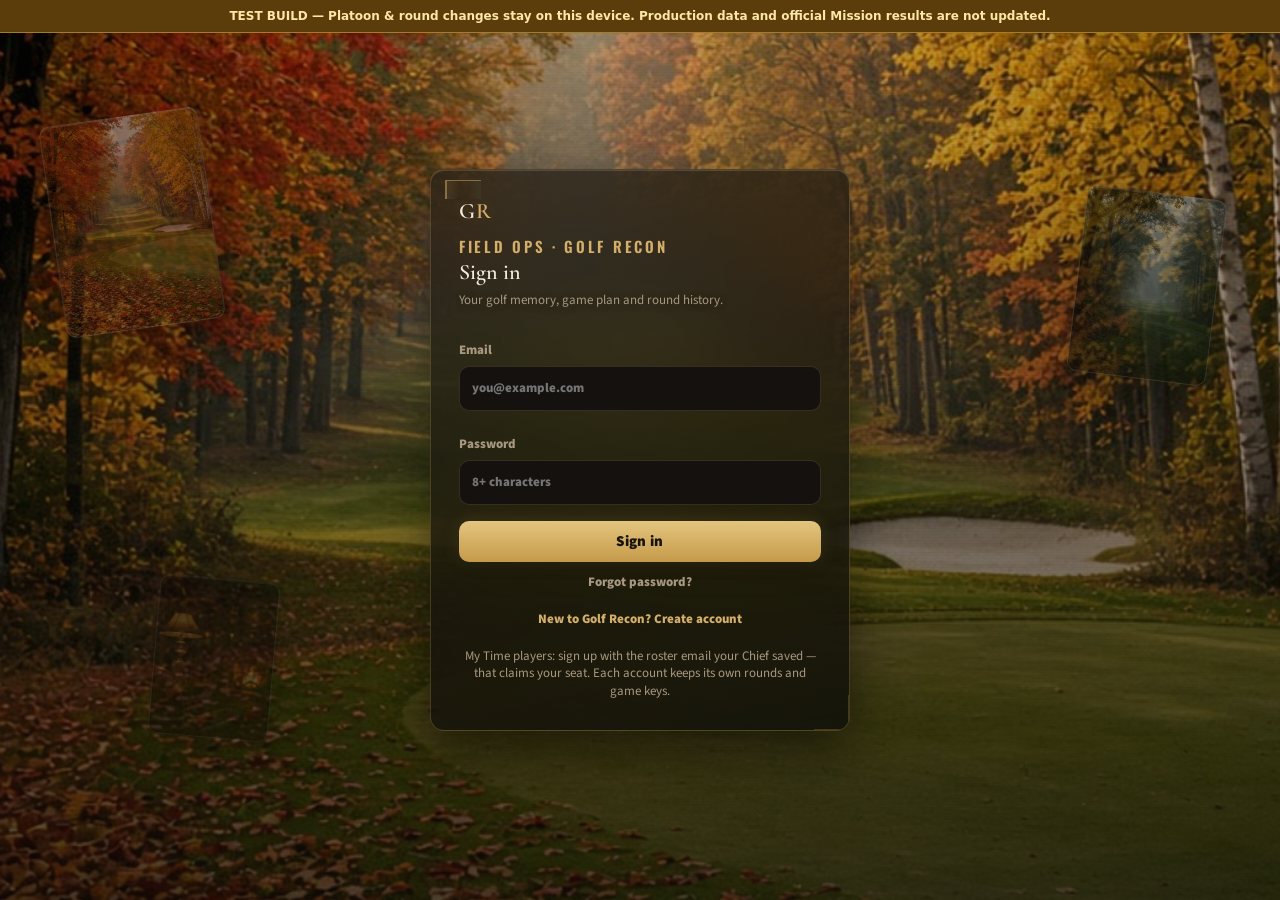
==== commit 8f81e091: "Platoons: My Time logo on Calendar/Locker; Locker add-post dialog Replace the Platoon HQ button with" ====
--- a/index.html
+++ b/index.html
@@ -1715,7 +1715,7 @@
 .game-key-pill{text-transform:capitalize!important}
 
 </style>
-  <link rel="stylesheet" href="platoons-v15-real.css?v=233">
+  <link rel="stylesheet" href="platoons-v15-real.css?v=234">
 </head>
 <body>
   <div class="gr-atmos" aria-hidden="true">
@@ -6369,10 +6369,10 @@
 initializeAuth();
 
 </script>
-  <script src="platoon-recap-shared.js?v=233"></script>
-  <script src="platoon-mission-core.js?v=233"></script>
-  <script src="platoon-hq-records.js?v=233"></script>
-  <script src="platoons-v15-real.js?v=233"></script>
+  <script src="platoon-recap-shared.js?v=234"></script>
+  <script src="platoon-mission-core.js?v=234"></script>
+  <script src="platoon-hq-records.js?v=234"></script>
+  <script src="platoons-v15-real.js?v=234"></script>
   <script src="mytime-masters-2026-seed.js?v=1"></script>
   <script src="dev-mobile-pregame-form-core.js?v=7"></script>
   <script src="dev-v15.5-results.js?v=190&x=181"></script>
--- a/platoons-v15-real.css
+++ b/platoons-v15-real.css
@@ -238,14 +238,32 @@
   .gr155-roster-row.is-player{grid-template-columns:1fr}
 }
 
+/* Calendar / Locker subhead — My Time logo (replaces Platoon HQ) */
+.gr-subhead{display:flex;align-items:center;justify-content:space-between;gap:12px;margin-bottom:14px}
+.gr-subhead-logo-btn{
+  flex:0 0 auto;width:52px;height:52px;padding:0;border:0;border-radius:16px;
+  background:linear-gradient(145deg,#2a2218,#14110e);
+  border:1px solid rgba(212,175,106,.4);box-shadow:0 8px 18px rgba(0,0,0,.28);
+  cursor:pointer;overflow:hidden;display:grid;place-items:center;
+}
+.gr-subhead-logo-btn:focus-visible{outline:2px solid rgba(212,175,106,.55);outline-offset:2px}
+.gr-subhead-logo-img{width:100%;height:100%;object-fit:cover;display:block}
+.gr-subhead-logo-fallback{
+  font-weight:950;font-size:var(--fs-data);letter-spacing:.06em;color:var(--accent);
+}
+
 /* Locker Room (Blog) — platoon trash talk feed */
 .gr-blog{display:grid;gap:14px}
+.gr-blog-toolbar{display:flex;justify-content:flex-end;gap:8px}
 .gr-blog-composer{
   background:
     radial-gradient(circle at 12% 0,rgba(212,175,106,.14),transparent 42%),
     linear-gradient(155deg,rgba(42,34,24,.55),rgba(18,15,12,.62));
   border:1px solid rgba(212,175,106,.28);
   overflow:hidden;
+}
+.gr-blog-composer-dialog{
+  margin-top:4px;padding:14px;border-radius:16px;
 }
 .gr-blog-composer-top{display:flex;align-items:center;gap:12px;margin-bottom:10px}
 .gr-blog-composer-as{font-size:var(--fs-data);color:var(--muted);margin-top:2px}
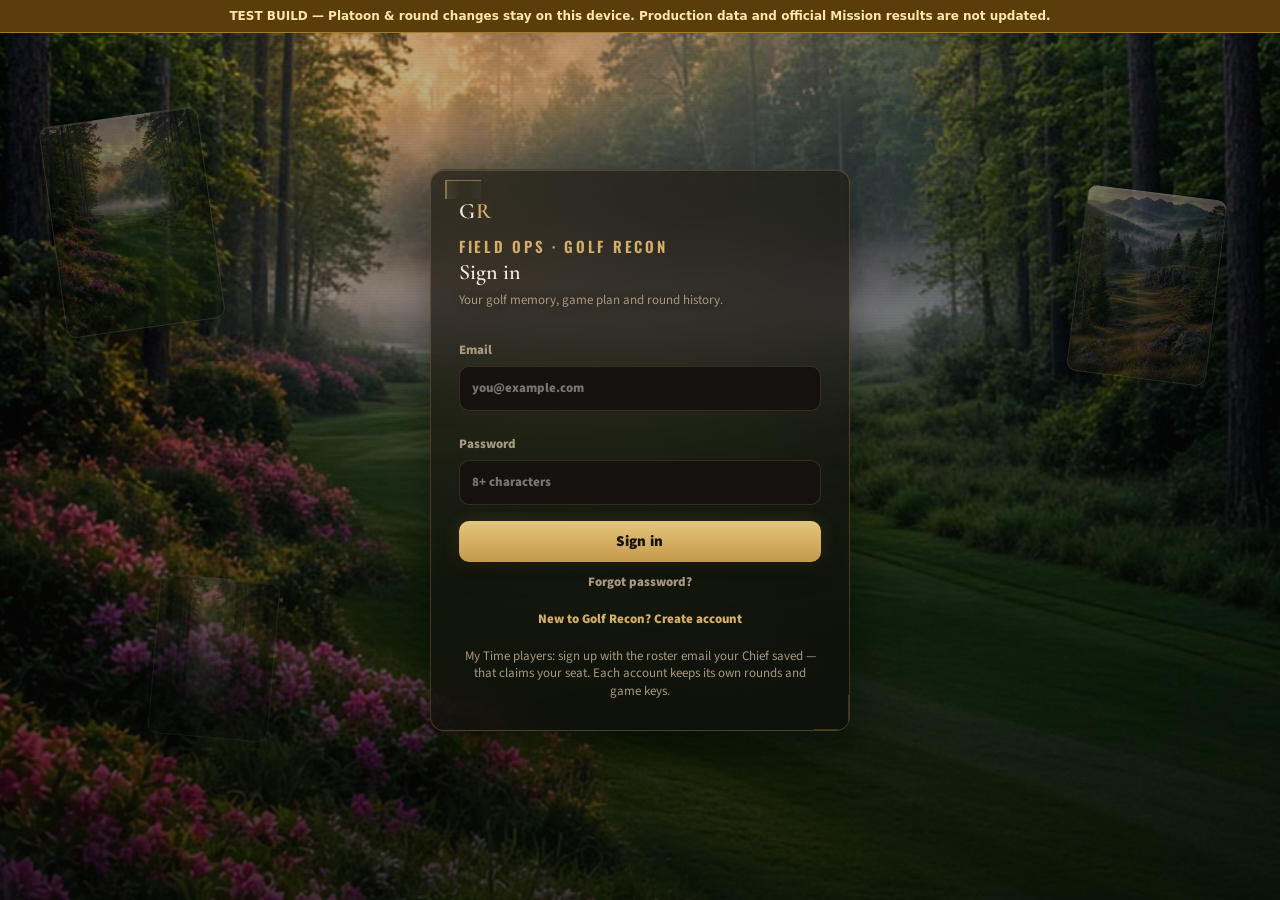
==== commit cbb19471: "Bump platoon assets to v=235 after dialog safety fix Co-authored-by: Mikesweeney55 <Mikesweeney55@us" ====
--- a/index.html
+++ b/index.html
@@ -1715,7 +1715,7 @@
 .game-key-pill{text-transform:capitalize!important}
 
 </style>
-  <link rel="stylesheet" href="platoons-v15-real.css?v=234">
+  <link rel="stylesheet" href="platoons-v15-real.css?v=235">
 </head>
 <body>
   <div class="gr-atmos" aria-hidden="true">
@@ -6369,10 +6369,10 @@
 initializeAuth();
 
 </script>
-  <script src="platoon-recap-shared.js?v=234"></script>
-  <script src="platoon-mission-core.js?v=234"></script>
-  <script src="platoon-hq-records.js?v=234"></script>
-  <script src="platoons-v15-real.js?v=234"></script>
+  <script src="platoon-recap-shared.js?v=235"></script>
+  <script src="platoon-mission-core.js?v=235"></script>
+  <script src="platoon-hq-records.js?v=235"></script>
+  <script src="platoons-v15-real.js?v=235"></script>
   <script src="mytime-masters-2026-seed.js?v=1"></script>
   <script src="dev-mobile-pregame-form-core.js?v=7"></script>
   <script src="dev-v15.5-results.js?v=190&x=181"></script>
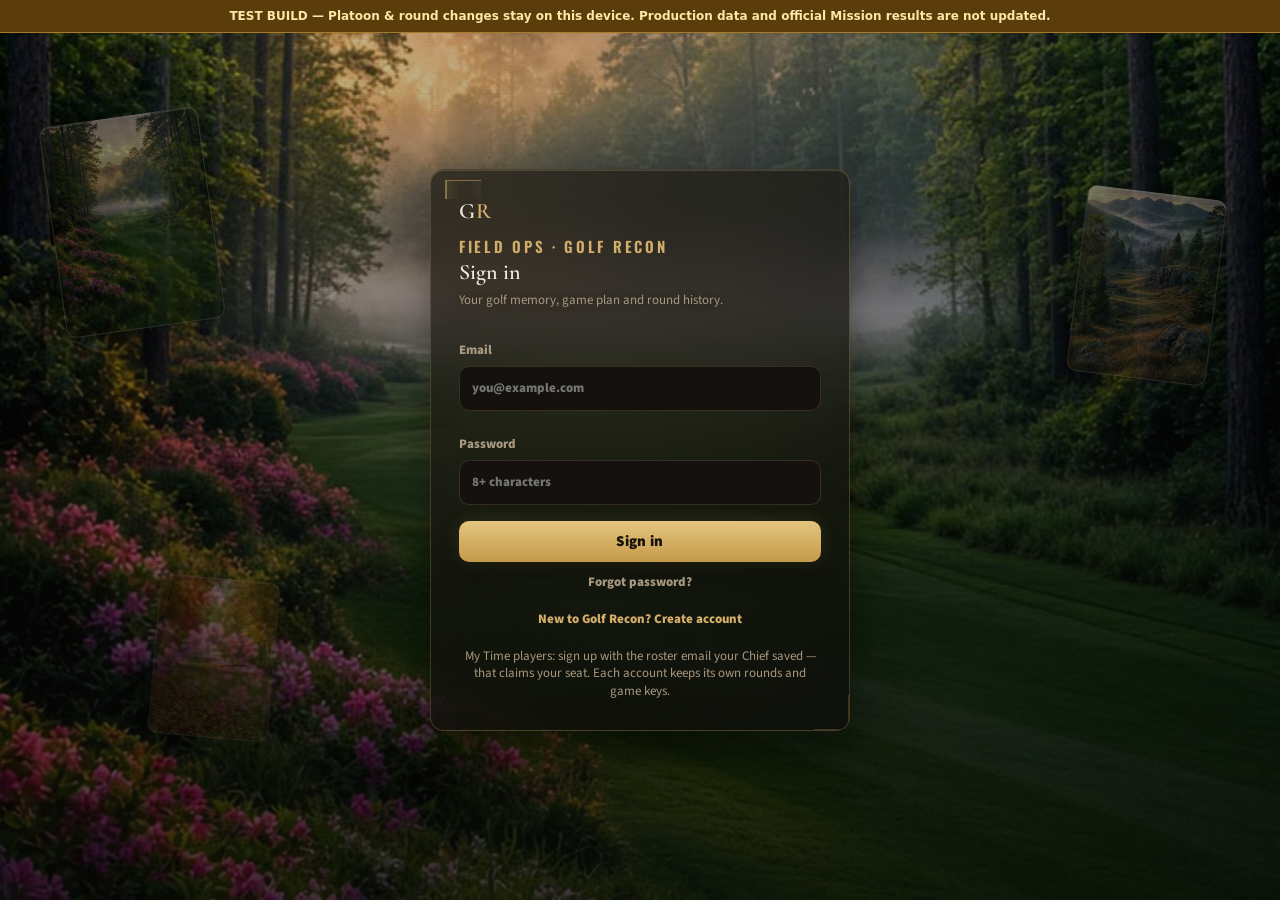
==== commit 672d3ea9: "Sync Locker photos to server so desktop can show them Photo bytes were side-stored on the posting de" ====
--- a/index.html
+++ b/index.html
@@ -1715,7 +1715,7 @@
 .game-key-pill{text-transform:capitalize!important}
 
 </style>
-  <link rel="stylesheet" href="platoons-v15-real.css?v=235">
+  <link rel="stylesheet" href="platoons-v15-real.css?v=236">
 </head>
 <body>
   <div class="gr-atmos" aria-hidden="true">
@@ -3892,6 +3892,14 @@
       if(typeof window.grHydrateAllScorecardSeeds==='function')window.grHydrateAllScorecardSeeds(merged);
       window.__grHqMetaServer=!!out.platoon.hqMetaSupported;
       writePlatoonLocal(merged);
+      // Phone (or any device) that still has locker photo bytes the server lacks — push so desktop can see them.
+      try{
+        if(typeof window.grLockerPhotosNeedServerPush==='function'
+          &&window.grLockerPhotosNeedServerPush(merged,out.platoon)
+          &&typeof queuePlatoonServerSave==='function'){
+          queuePlatoonServerSave(merged);
+        }
+      }catch(e){console.warn('Locker photo re-push skipped',e)}
       // Cadet claimed/linked: pull their mission scorecards into THEIR personal rounds.
       try{
         if(typeof claimAndPersistMissionRounds==='function')await claimAndPersistMissionRounds(merged);
@@ -6369,10 +6377,10 @@
 initializeAuth();
 
 </script>
-  <script src="platoon-recap-shared.js?v=235"></script>
-  <script src="platoon-mission-core.js?v=235"></script>
-  <script src="platoon-hq-records.js?v=235"></script>
-  <script src="platoons-v15-real.js?v=235"></script>
+  <script src="platoon-recap-shared.js?v=236"></script>
+  <script src="platoon-mission-core.js?v=236"></script>
+  <script src="platoon-hq-records.js?v=236"></script>
+  <script src="platoons-v15-real.js?v=236"></script>
   <script src="mytime-masters-2026-seed.js?v=1"></script>
   <script src="dev-mobile-pregame-form-core.js?v=7"></script>
   <script src="dev-v15.5-results.js?v=190&x=181"></script>
--- a/platoons-v15-real.css
+++ b/platoons-v15-real.css
@@ -336,7 +336,11 @@
 .gr-blog-photo{
   display:block;width:100%;margin-top:12px;padding:0;border:0;background:transparent;cursor:zoom-in;border-radius:14px;overflow:hidden;
 }
-.gr-blog-photo img{display:block;width:100%;max-height:360px;object-fit:cover}
+.gr-blog-photo img{display:block;width:100%;max-height:min(520px,70vh);object-fit:contain;background:rgba(8,6,4,.35)}
+.gr-blog-photo-missing{
+  margin-top:12px;padding:18px 14px;border-radius:14px;border:1px dashed rgba(212,175,106,.28);
+  background:rgba(14,12,10,.35);font-size:var(--fs-data);line-height:1.4;
+}
 .gr-blog-reacts{display:flex;flex-wrap:wrap;gap:6px;margin-top:12px}
 .gr-blog-react{
   border:1px solid rgba(255,255,255,.08);background:rgba(14,12,10,.35);color:var(--text);
